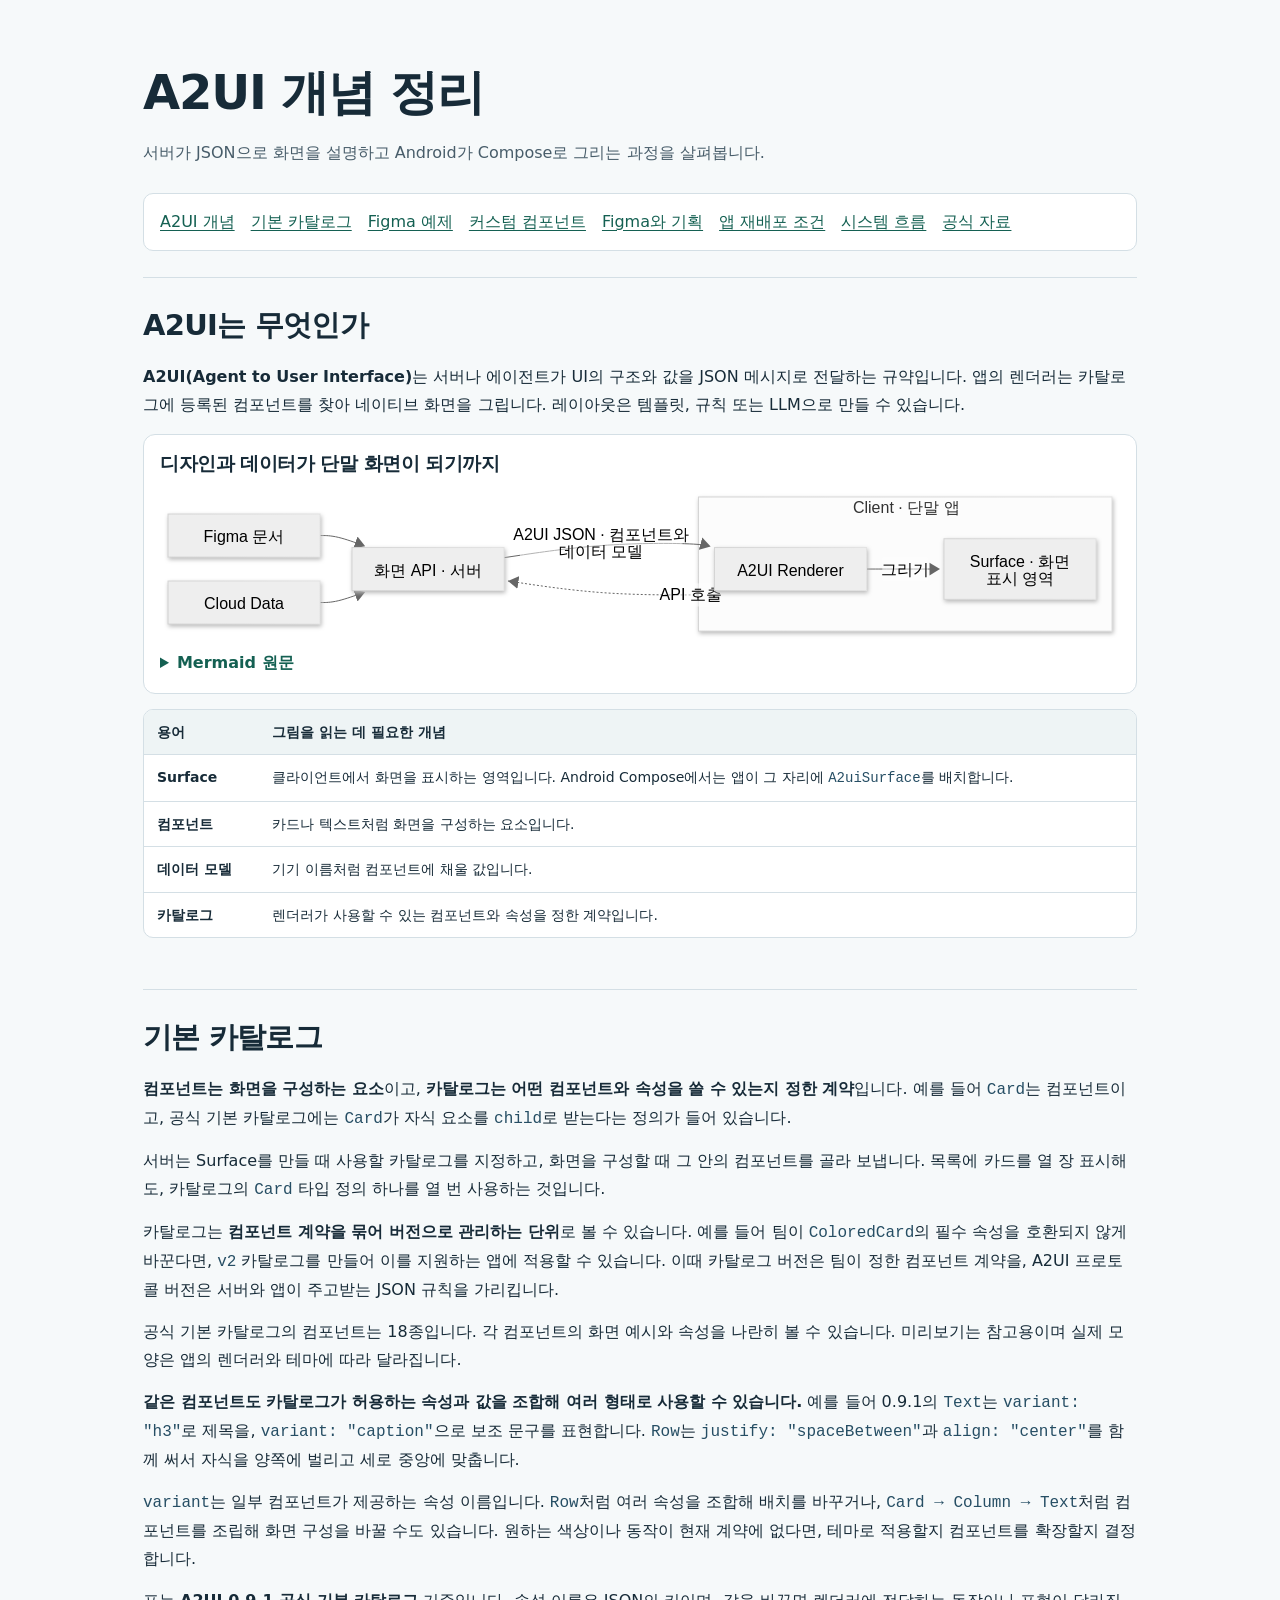
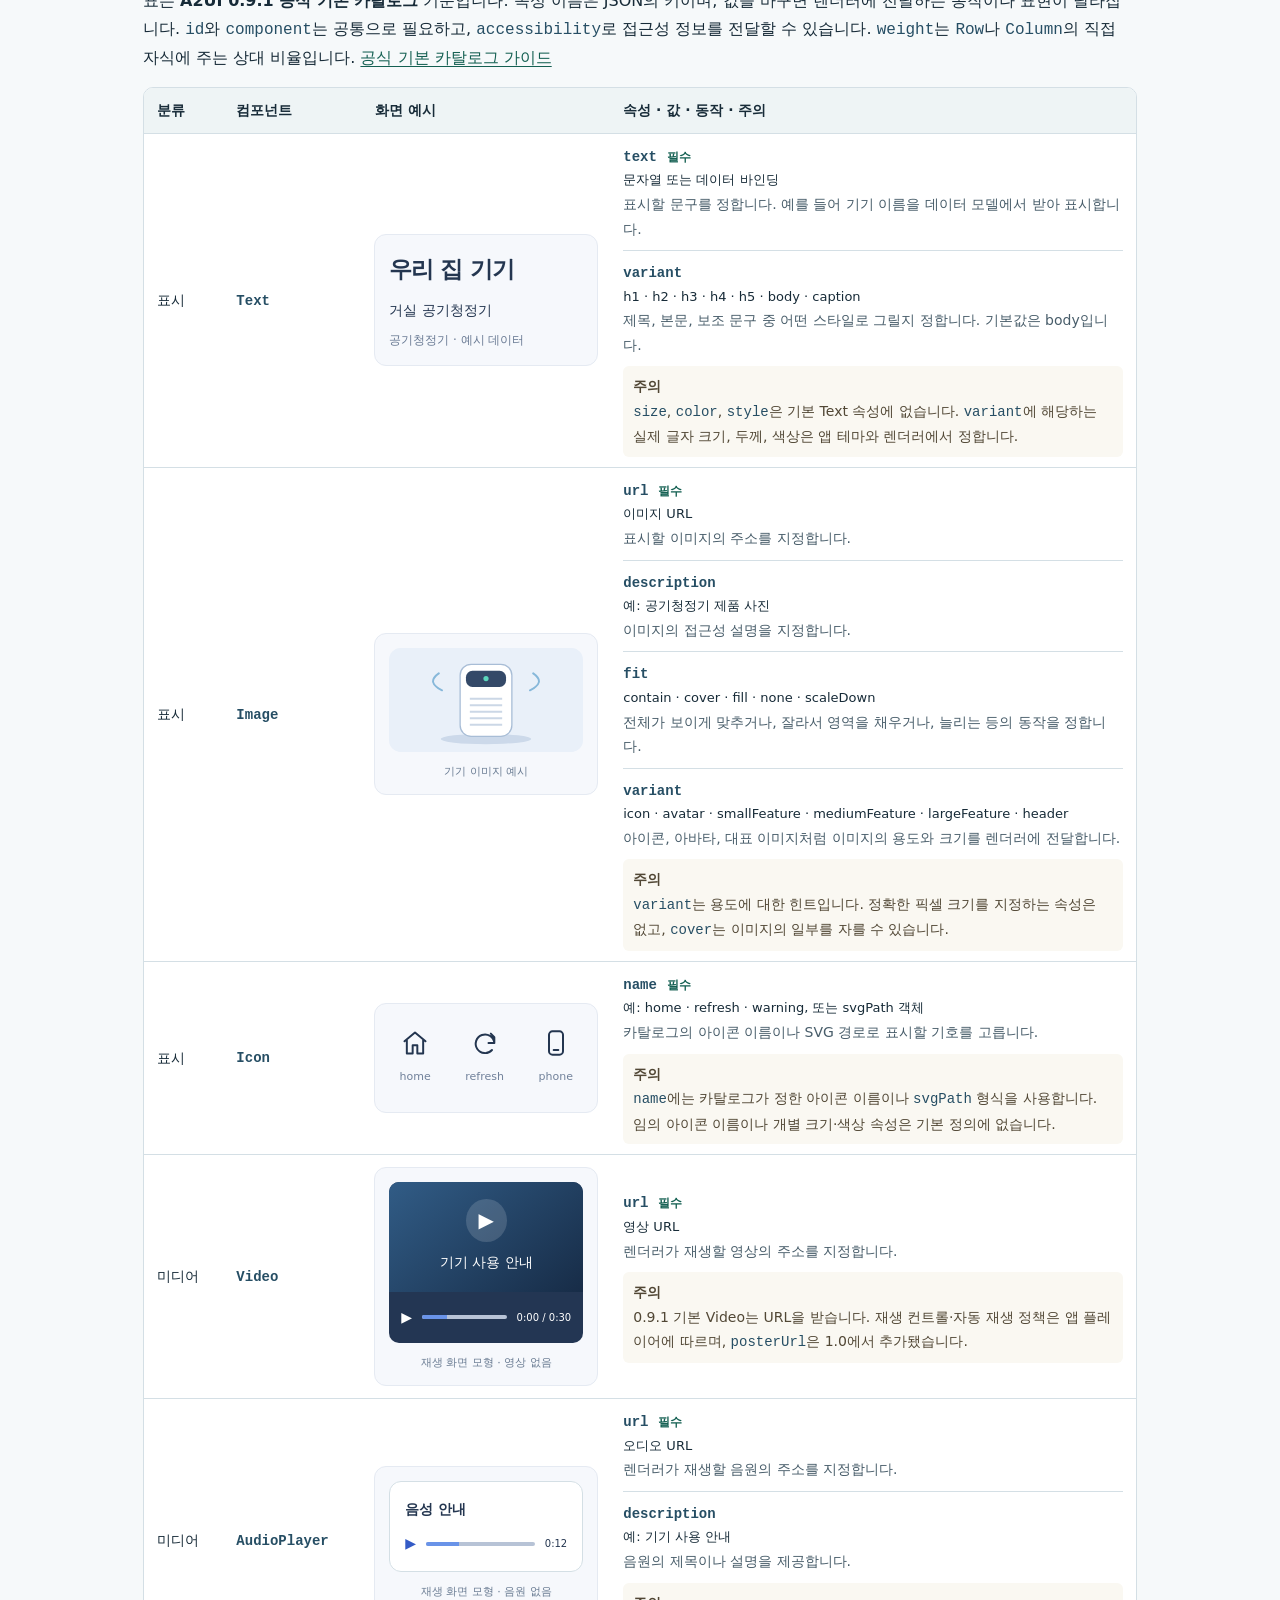
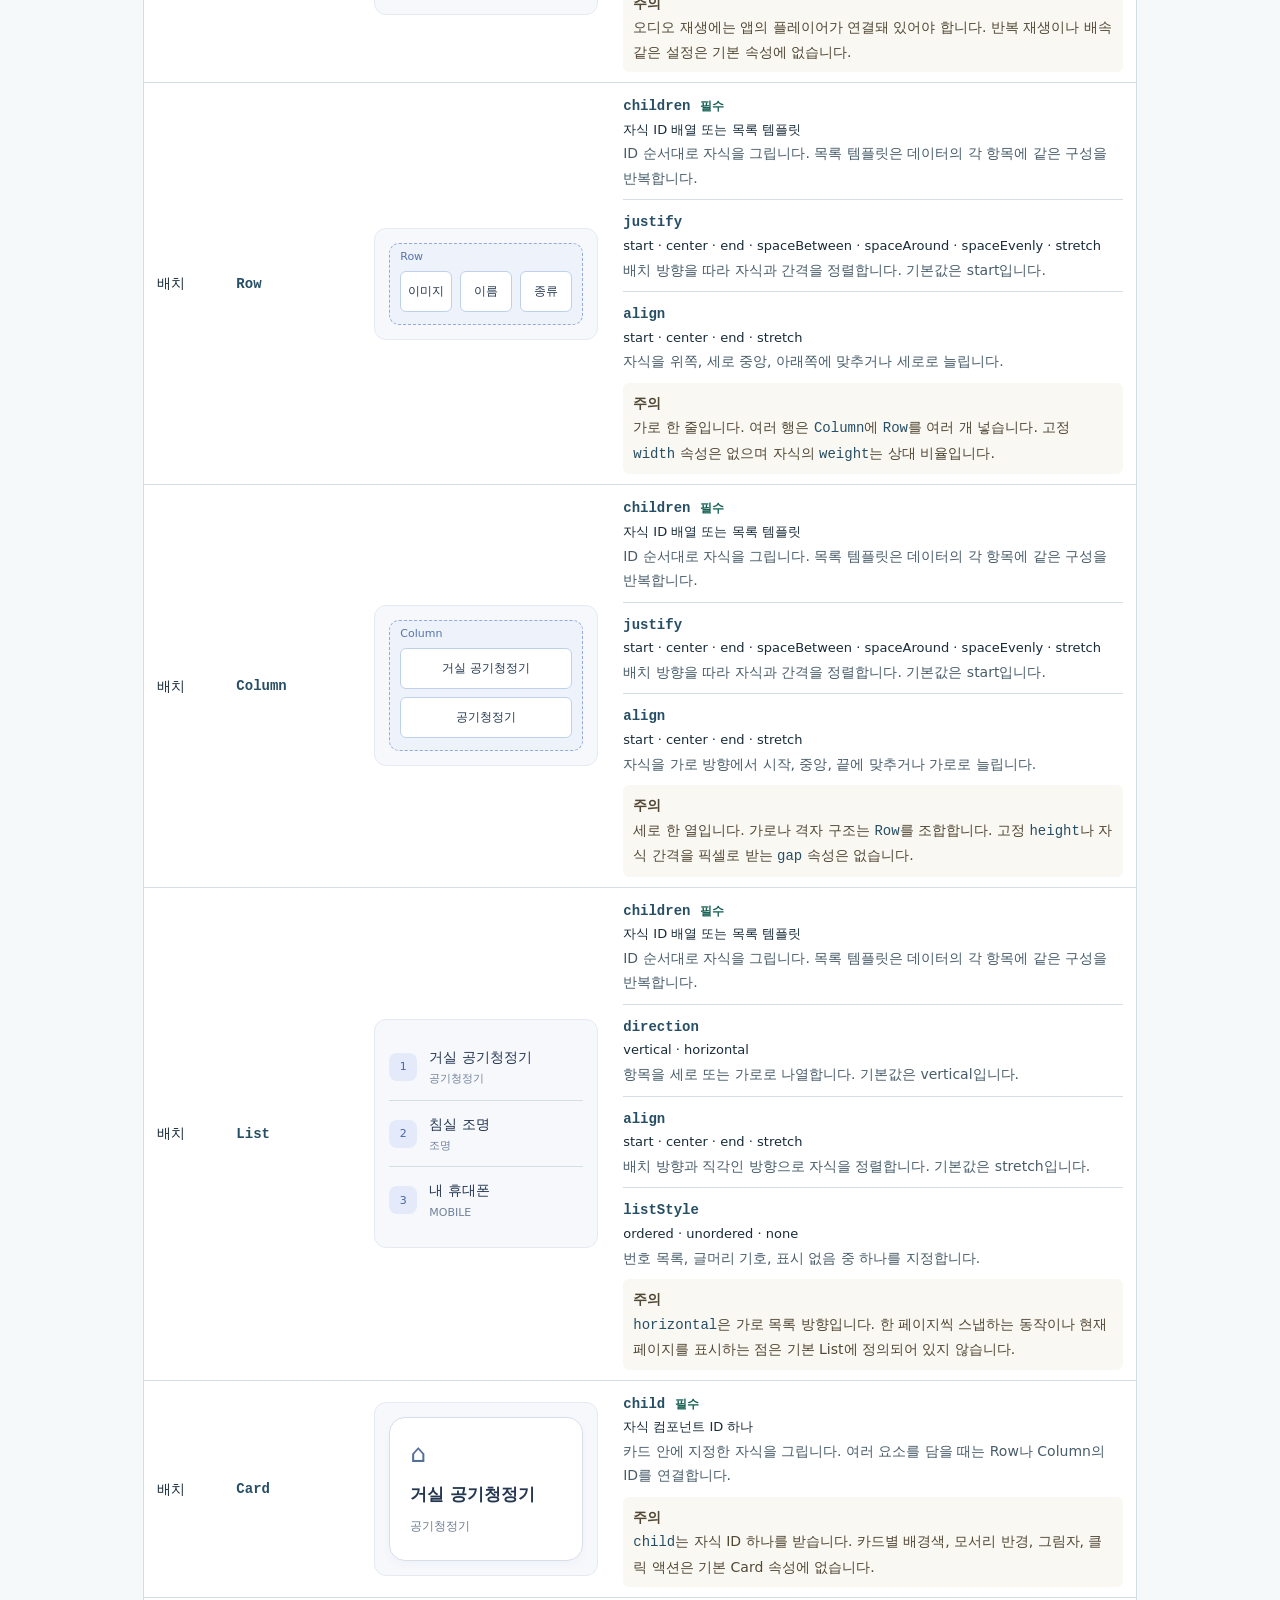
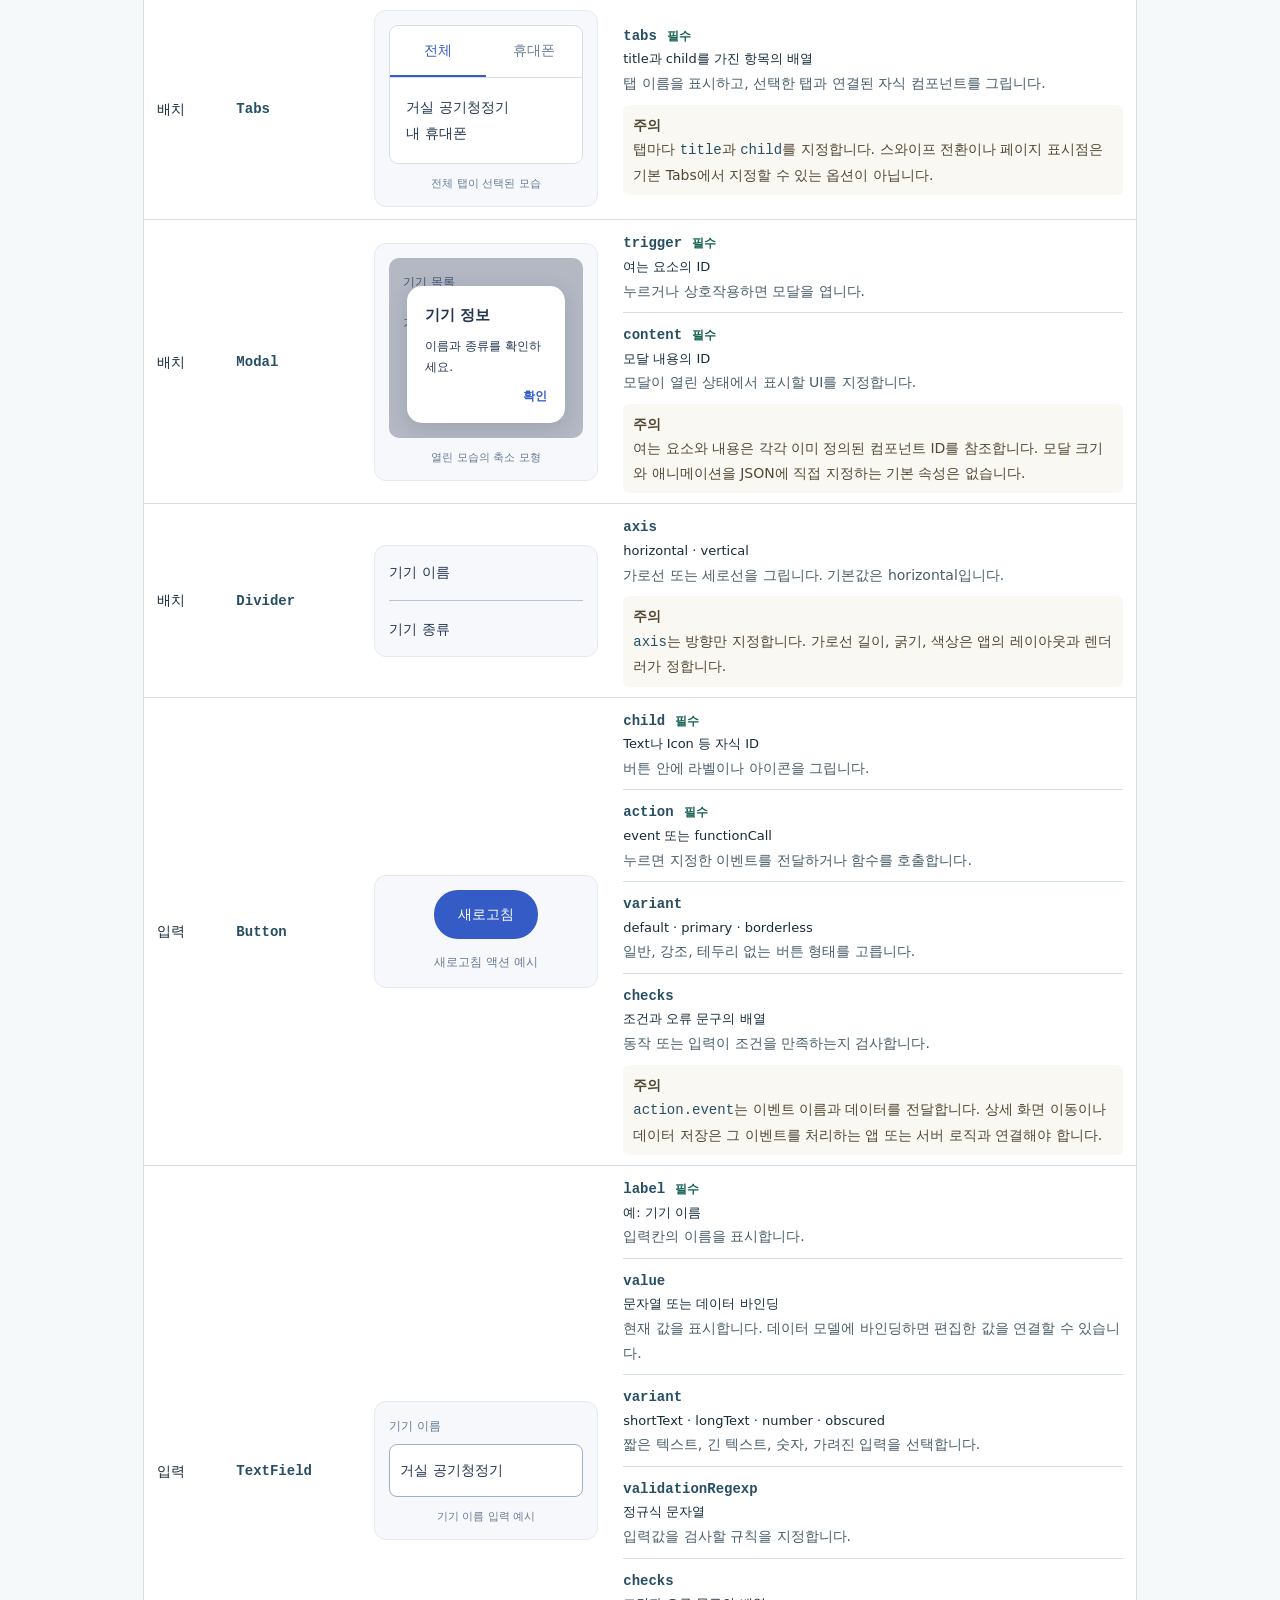
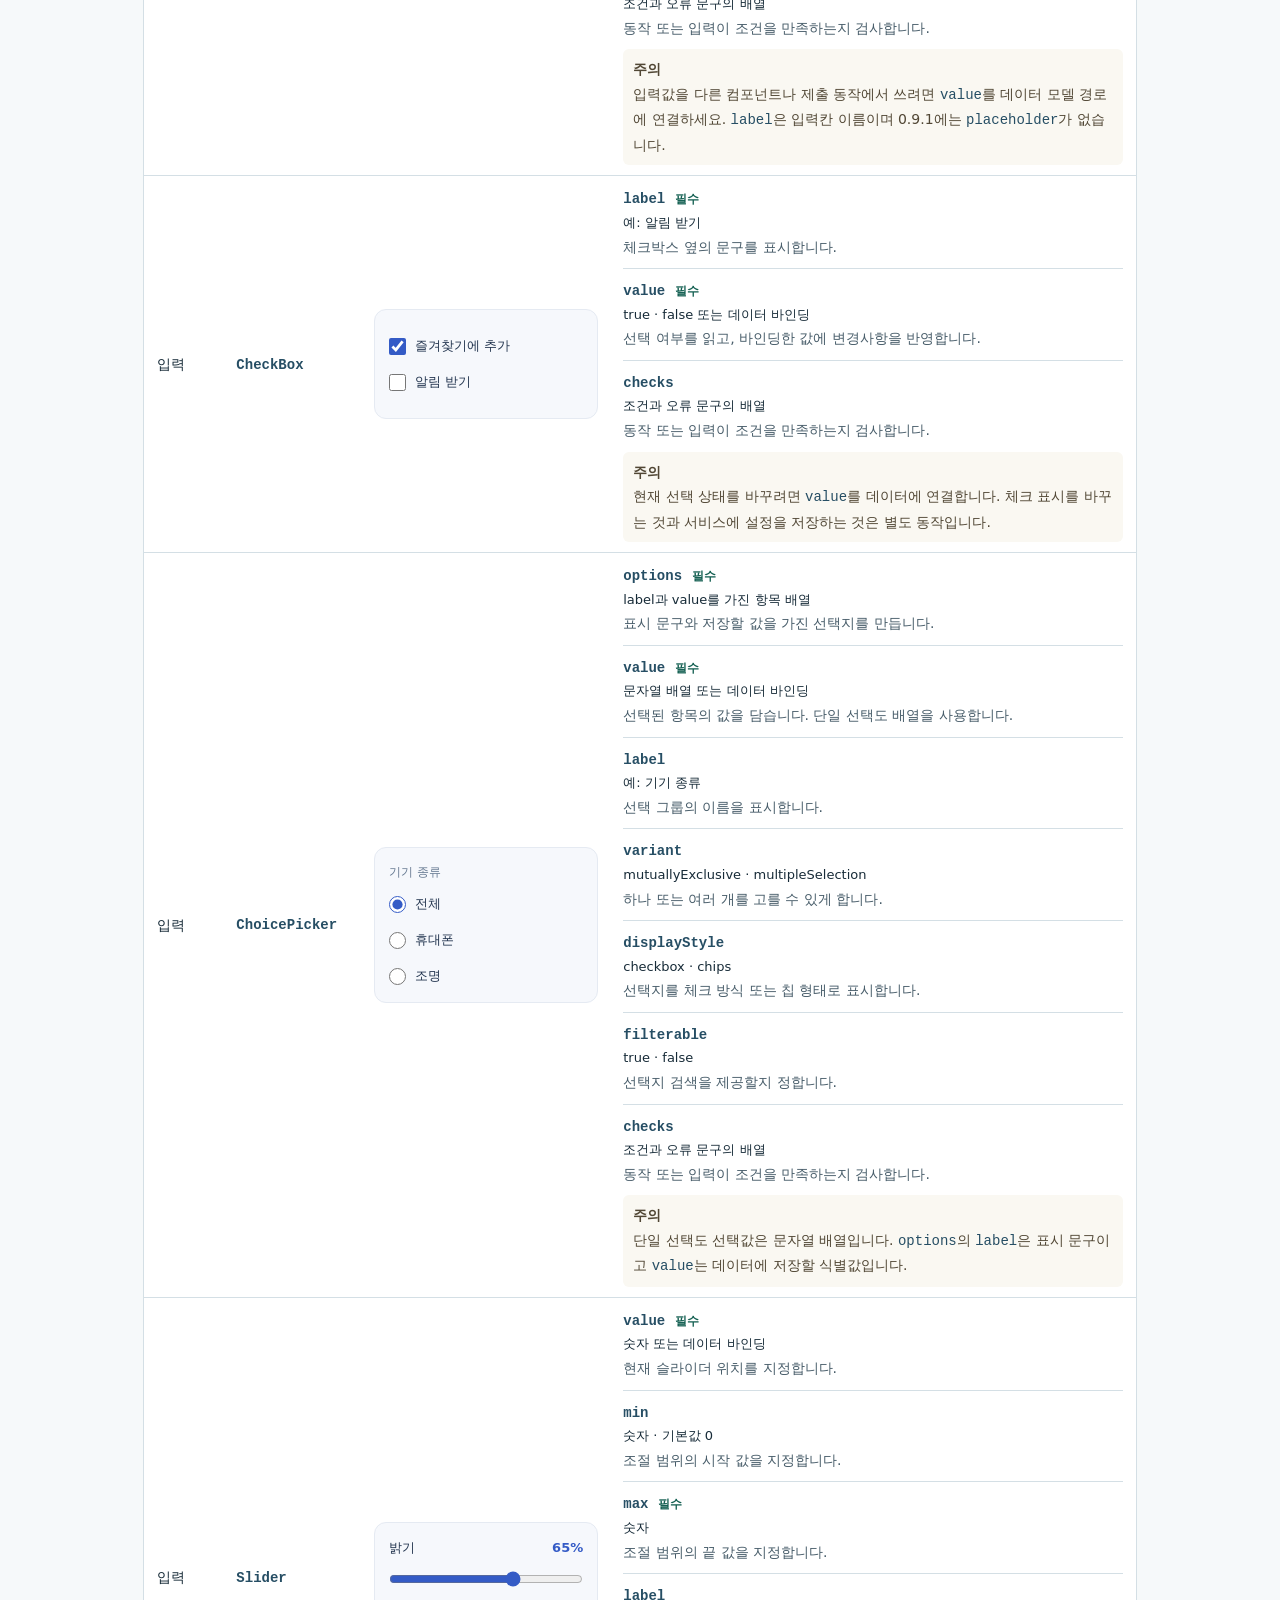
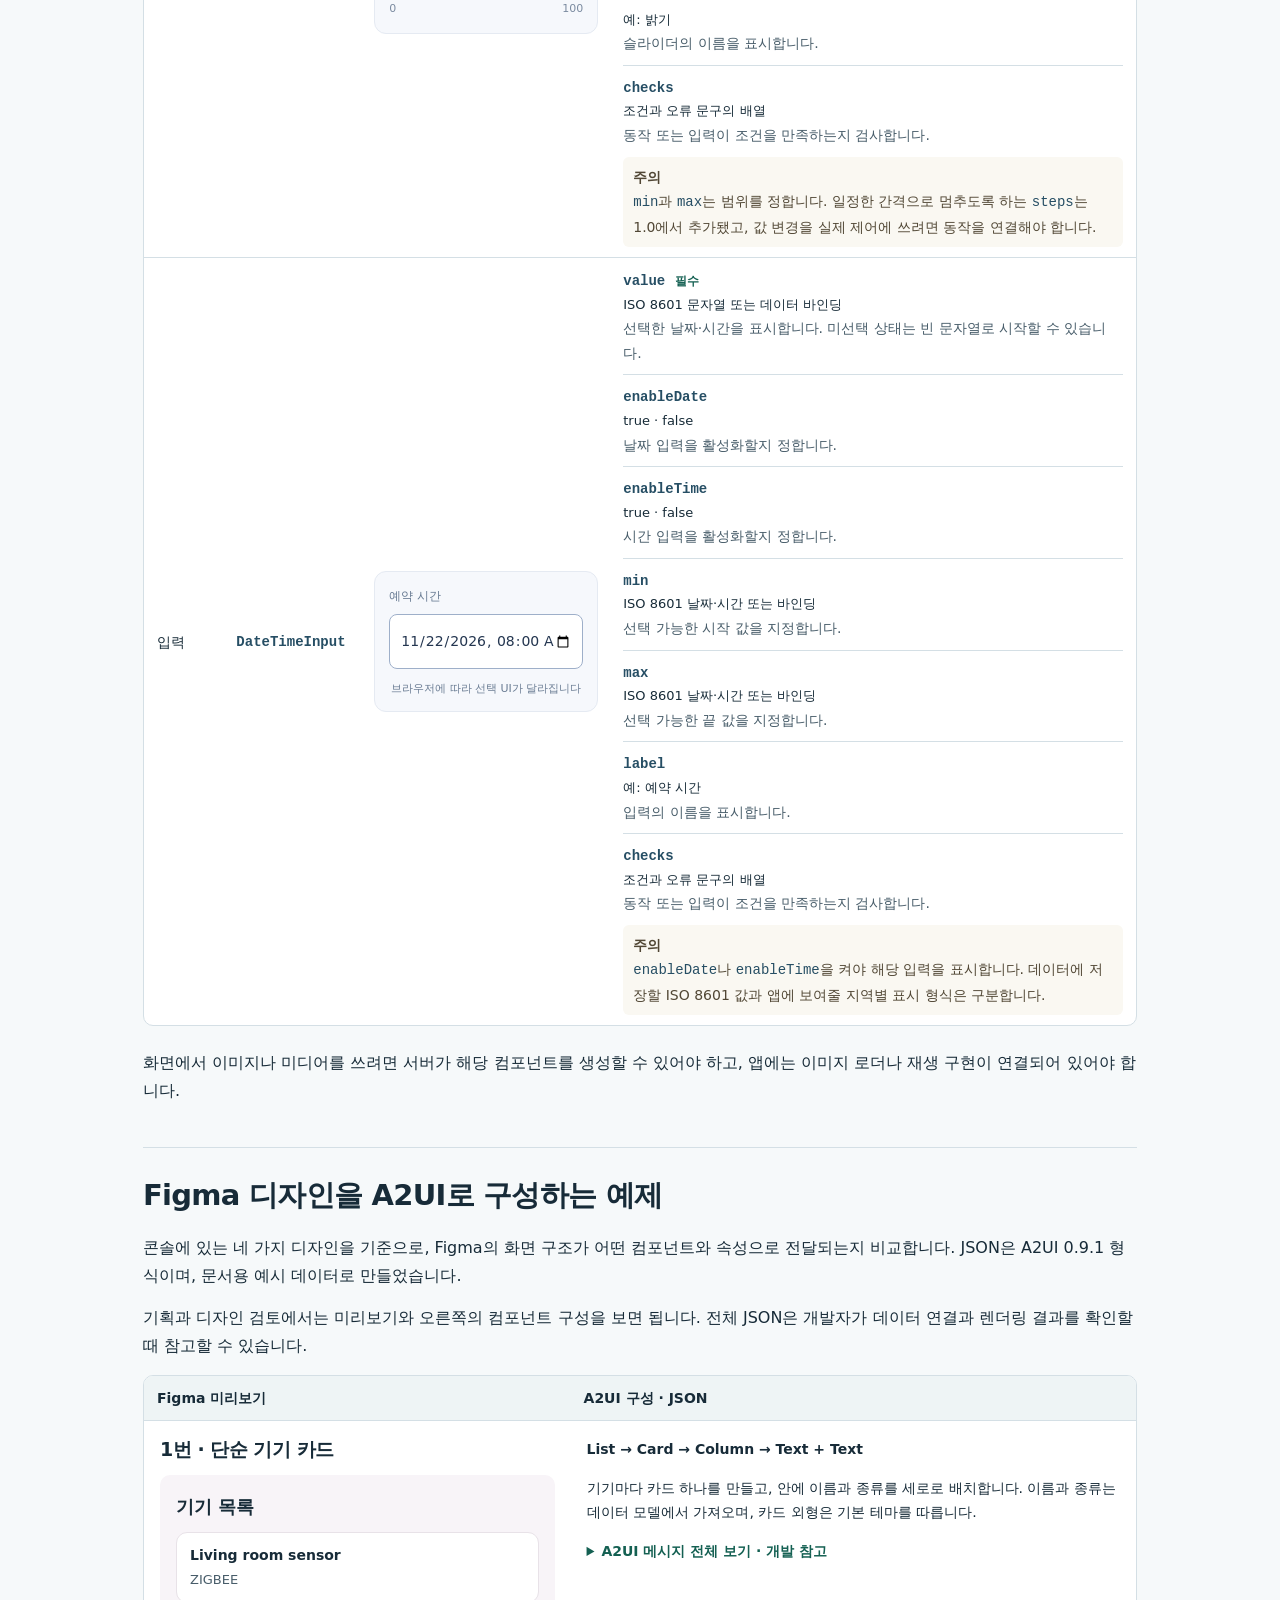
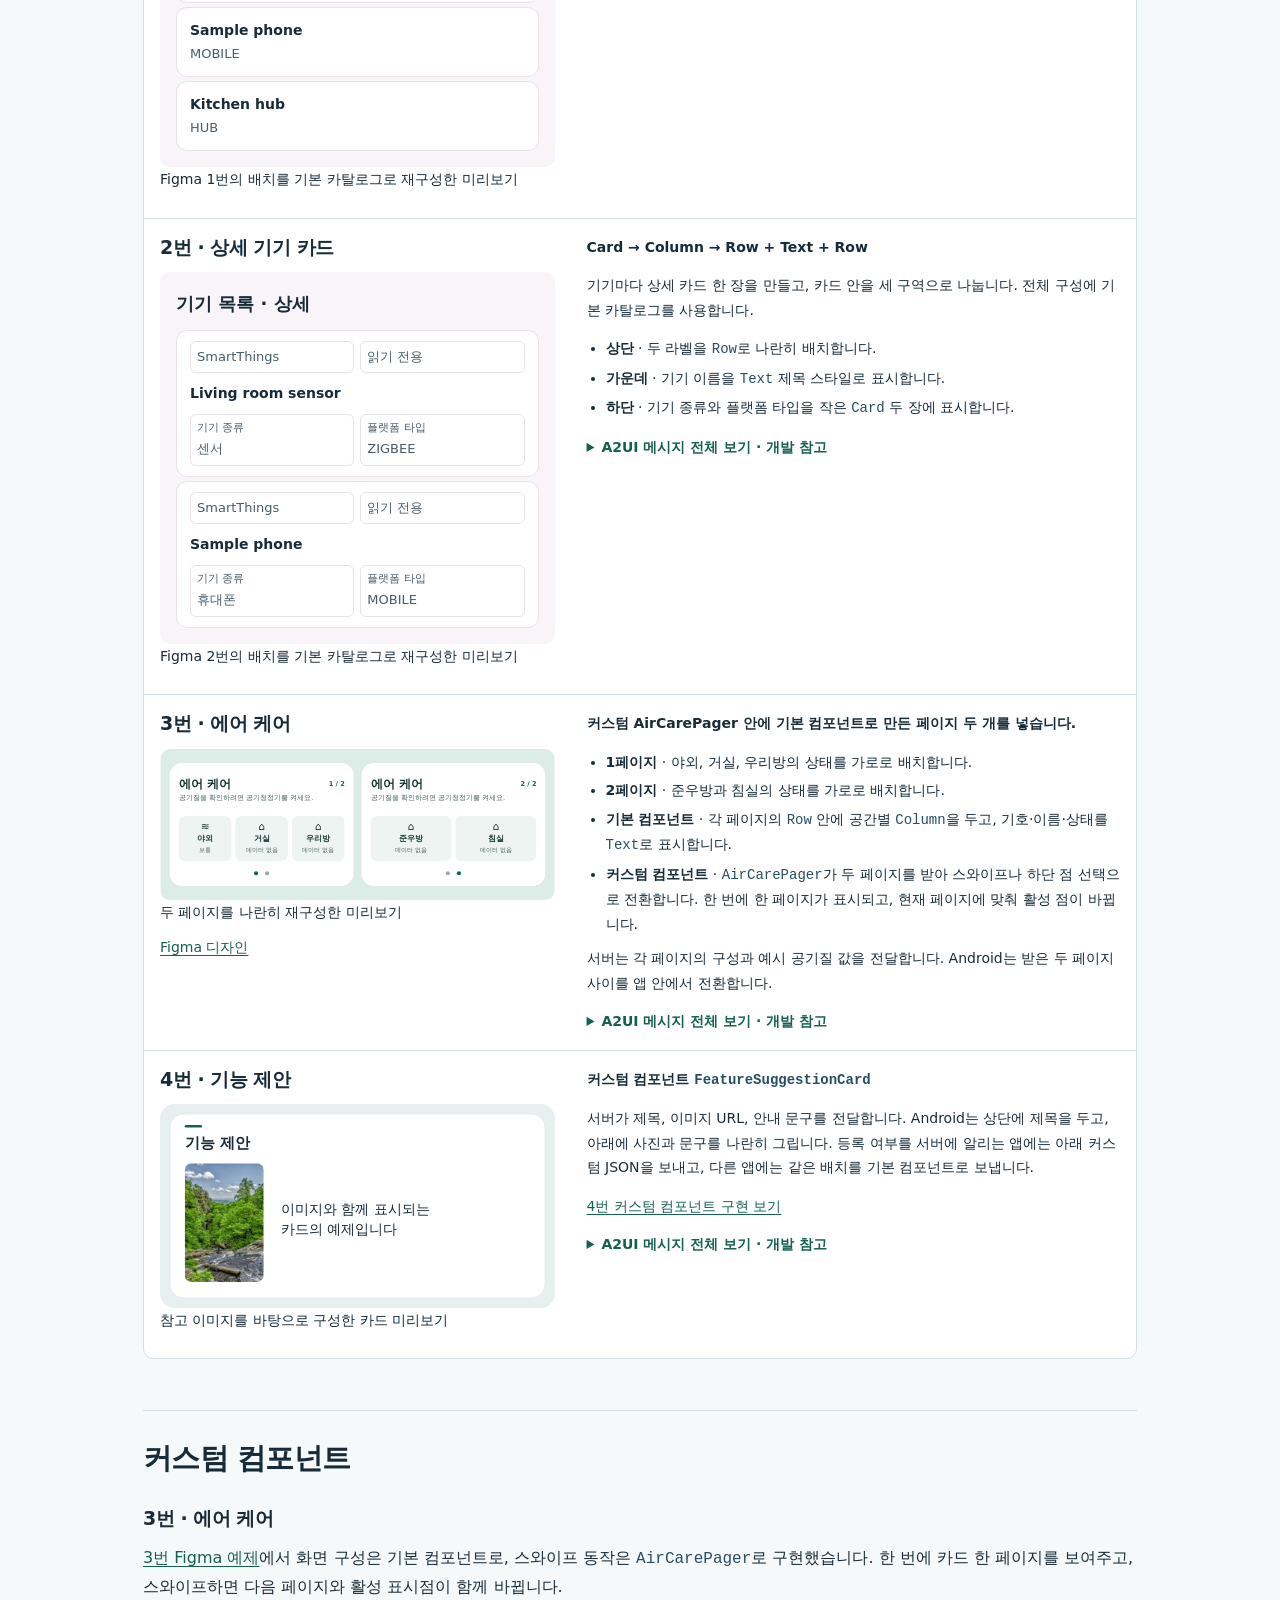
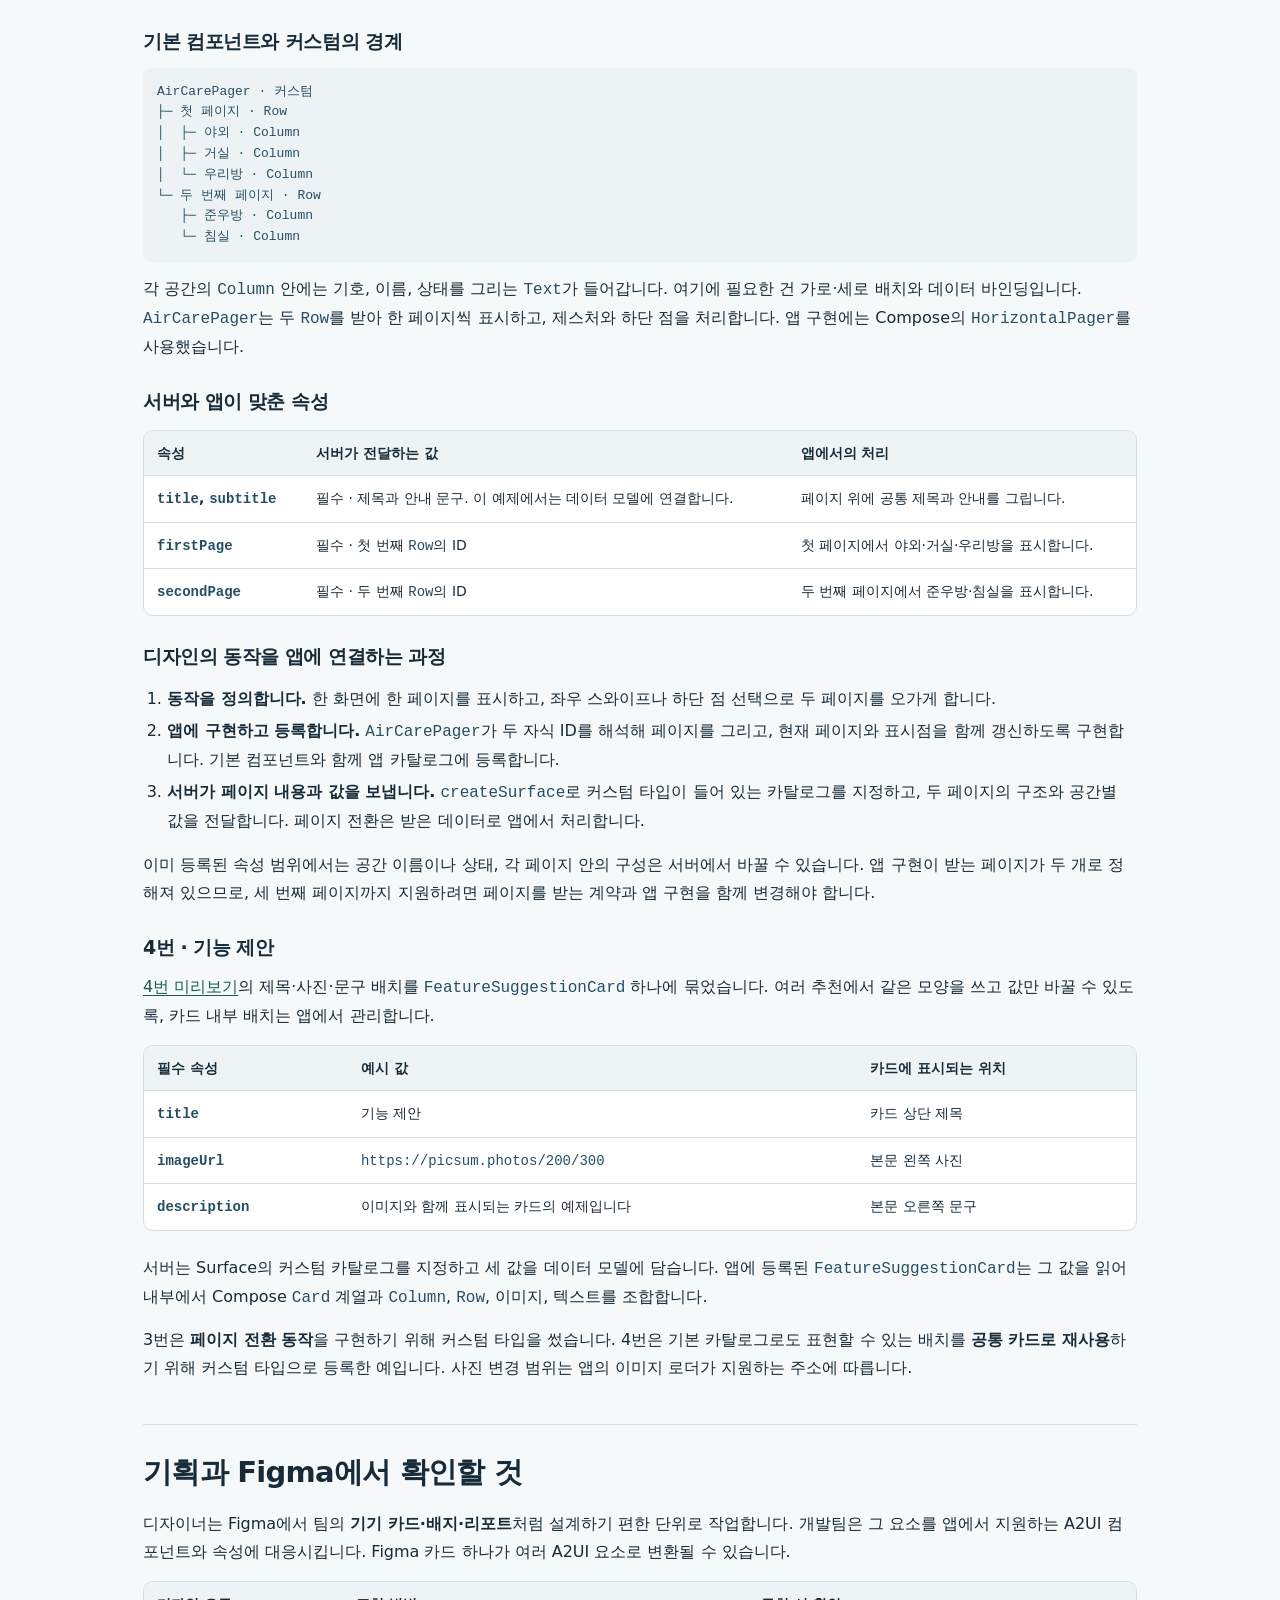
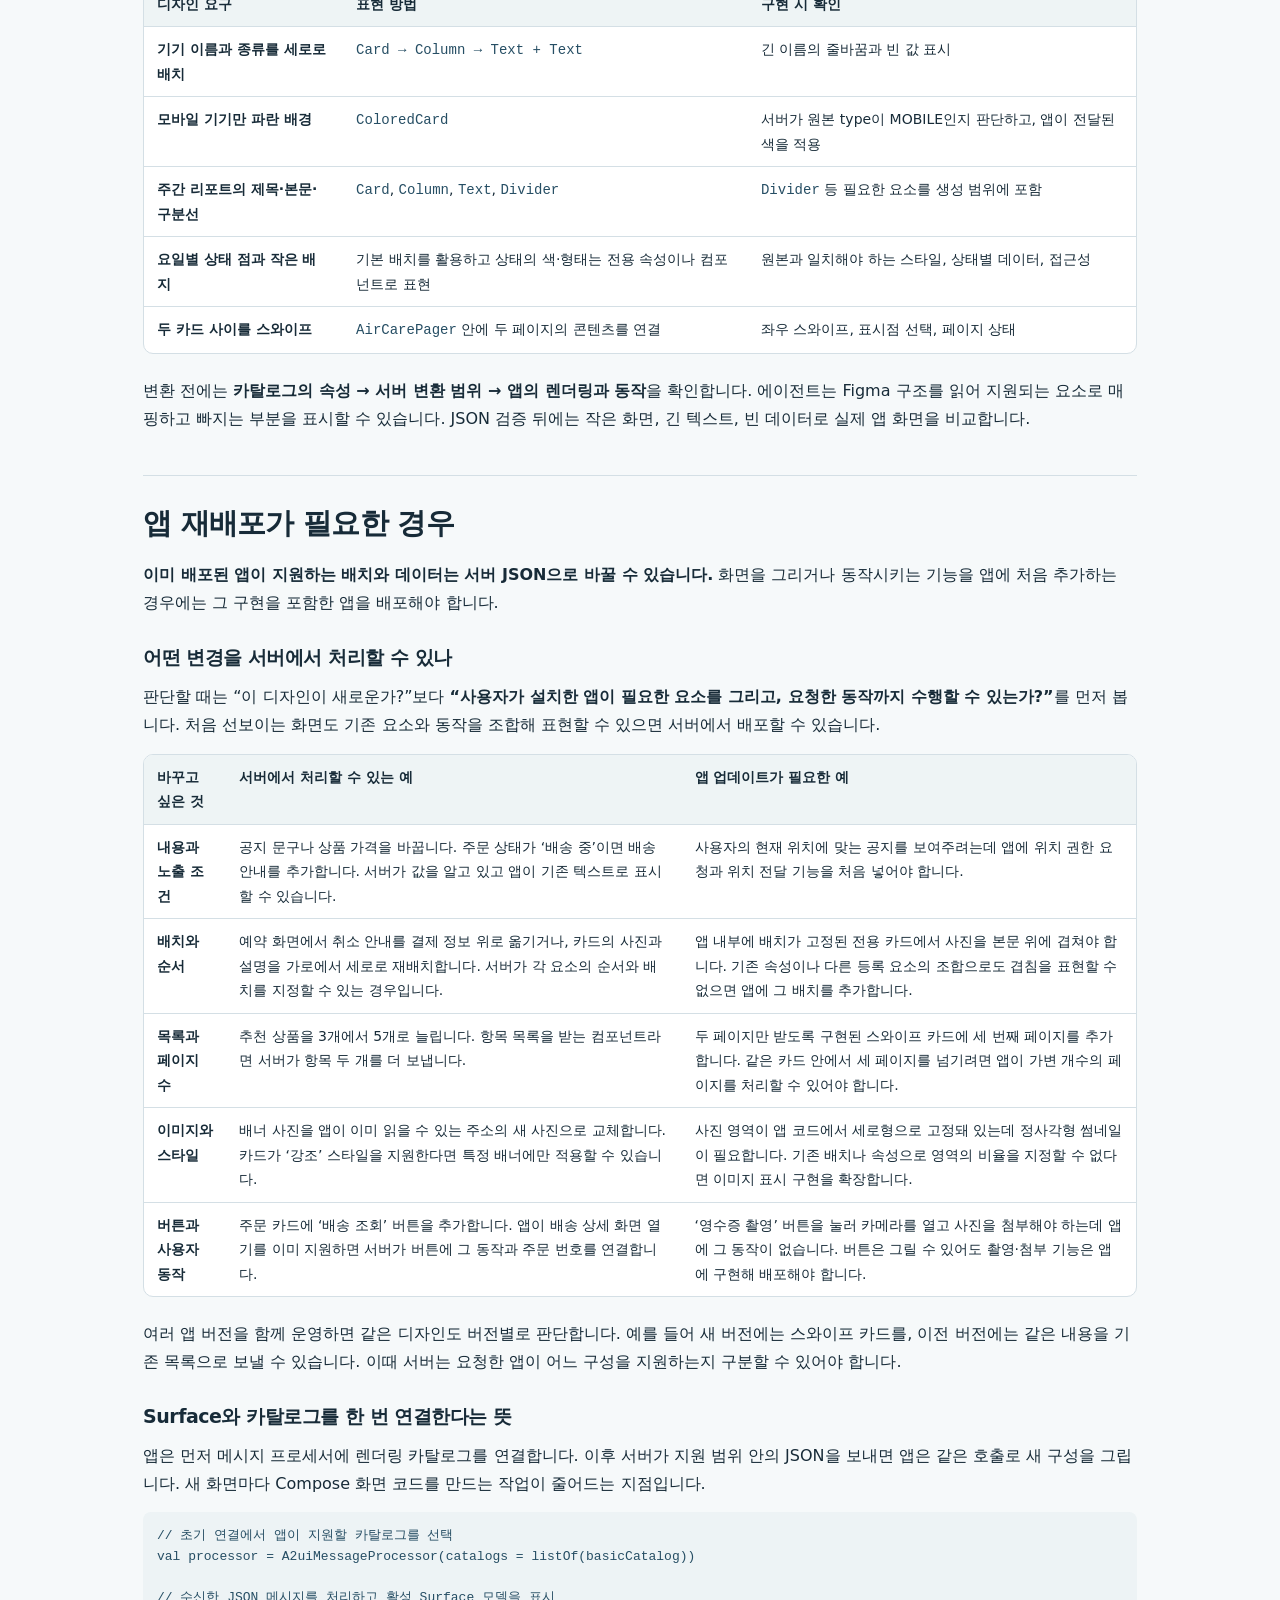
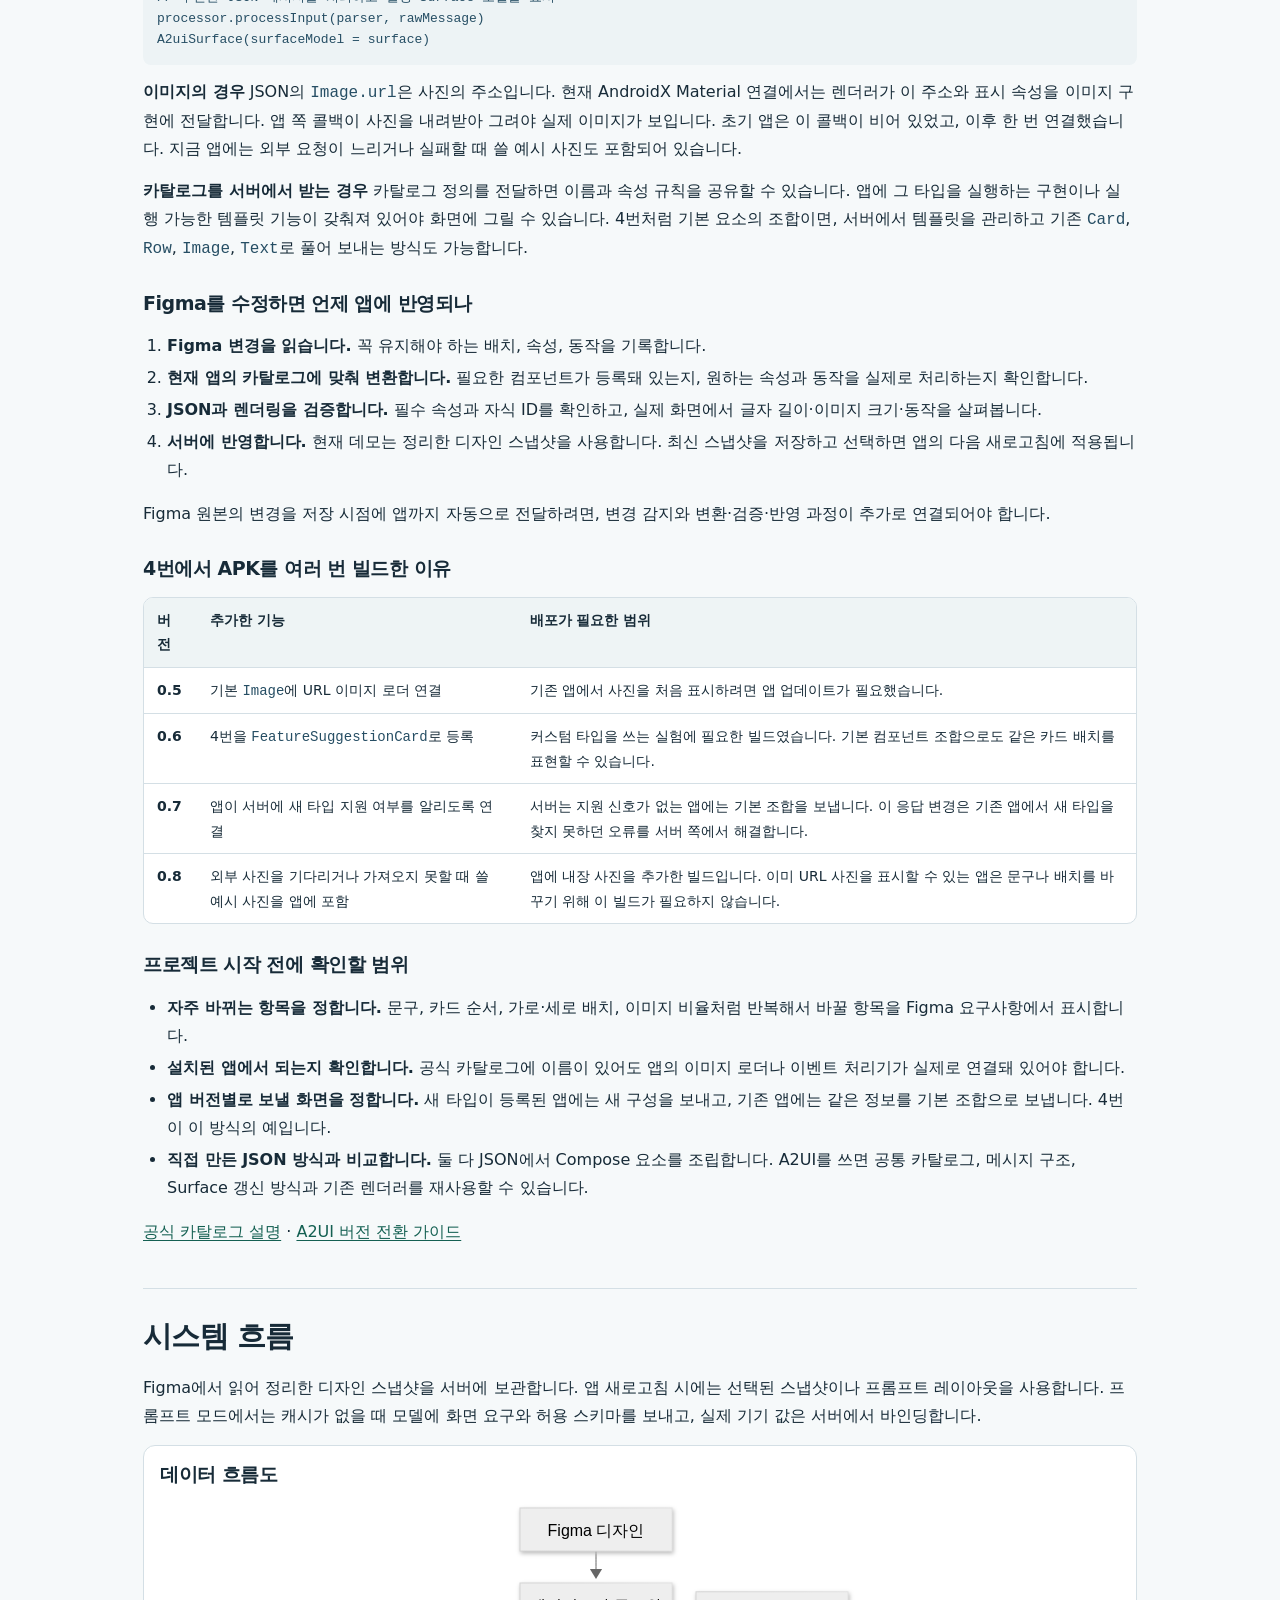
==== docs/a2ui-overview.html @ cbc48714 "Publish offline A2UI guide with diagrams and app release examples" ====
<!doctype html>
<html lang="ko"><head>
  <meta charset="utf-8">
  <meta name="viewport" content="width=device-width, initial-scale=1">
  <meta name="referrer" content="no-referrer">
  <title>A2UI 개념 정리</title>
  <style>
    :root { color-scheme: light; --ink: #172b38; --muted: #485d6a; --line: #d4dfe5; --soft: #eef4f5; --accent: #146052; }
    * { box-sizing: border-box; }
    html { scroll-padding-top: 20px; }
    body { margin: 0; background: #f6f9fa; color: var(--ink); font: 16px/1.75 system-ui, sans-serif; }
    .page { max-width: 1050px; margin: auto; padding: 32px 28px 64px; }
    a { color: var(--accent); text-underline-offset: 3px; }
    h1, h2, h3 { line-height: 1.35; letter-spacing: -.025em; }
    h1 { margin: 28px 0 14px; font-size: clamp(30px, 5vw, 48px); }
    h2 { margin: 0 0 18px; font-size: clamp(23px, 4vw, 29px); }
    h3 { margin: 28px 0 12px; font-size: 19px; }
    p { margin: 0 0 14px; }
    .toolbar, .toc { display: flex; flex-wrap: wrap; align-items: center; gap: 8px 16px; }
    .toolbar { justify-content: space-between; }
    button { cursor: pointer; }
    .export { background: var(--accent); color: #fff; border: 0; border-radius: 8px; padding: 9px 14px; font: inherit; font-weight: 650; }
    .export:disabled { opacity: .7; cursor: wait; }
    #export-status:empty { display: none; }
    .intro { color: var(--muted); max-width: 76ch; }
    .toc { margin: 26px 0; padding: 14px 16px; border: 1px solid var(--line); border-radius: 10px; background: #fff; }
    main > section { padding: 28px 0; border-top: 1px solid var(--line); }
    .table-wrap { overflow-x: auto; margin: 15px 0 23px; border: 1px solid var(--line); border-radius: 10px; background: #fff; }
    table { width: 100%; border-collapse: collapse; text-align: left; font-size: 14px; }
    th, td { padding: 10px 13px; border-bottom: 1px solid var(--line); vertical-align: top; }
    thead th { background: var(--soft); }
    tbody tr:last-child > * { border-bottom: 0; }
    code { color: #264e64; overflow-wrap: anywhere; }
    pre { background: #edf3f5; padding: 14px; border-radius: 8px; overflow: auto; font-size: 13px; line-height: 1.6; }
    pre code { overflow-wrap: normal; }
    .split { display: grid; grid-template-columns: repeat(2, minmax(0,1fr)); gap: 16px; }
    .split > div { min-width: 0; }
    .diagram { background: #fff; border: 1px solid var(--line); border-radius: 12px; padding: 16px; margin: 15px 0; }
    .diagram h3 { margin-top: 0; }
    figure.diagram { margin-inline: 0; }
    .diagram-render { overflow: auto; text-align: center; margin: 10px 0; }
    .diagram-render:empty { display: none; }
    .diagram-render svg { display: block; margin: auto; width: auto; max-width: 100%; height: auto; }
    summary { color: var(--accent); cursor: pointer; font-weight: 650; }
    ol, ul { padding-left: 24px; }
    li + li { margin-top: 4px; }
    @media (max-width: 680px) {
      .page { padding: 22px 16px 42px; }
      .split { grid-template-columns: 1fr; gap: 0; }
      table { min-width: 490px; }
      .diagram-render svg { min-width: 460px; }
    }
    @media print {
      body { background: #fff; }
      .toolbar, .toc { display: none; }
      .page { max-width: none; padding: 0; }
      .diagram { break-inside: avoid; }
    }
    #catalog .preview { background:#f6f8fc; border:1px solid #e5eaf2; border-radius:12px; padding:22px 18px; display:flex; flex-direction:column; justify-content:center; min-height:158px; gap:12px; color:#243650; font-size:14px }
    #catalog .preview-caption { font-size:11px; color:#697b92; line-height:1.5; text-align:center }
    #catalog .text-demo { display:flex; flex-direction:column; gap:8px }
    #catalog .title-sample { font-size:23px; letter-spacing:-.04em }
    #catalog .text-demo small { color:#687993; font-size:12px }
    #catalog .device-image { display:block; width:100%; max-height:155px; object-fit:contain }
    #catalog .icon-demo { display:flex; justify-content:space-around; gap:14px }
    #catalog .icon-demo>span { display:flex; flex-direction:column; align-items:center; gap:10px }
    #catalog .icon-demo svg, #catalog .card-glyph svg { width:28px; height:28px; fill:none; stroke:currentColor; stroke-width:1.7; stroke-linecap:round; stroke-linejoin:round }
    #catalog .icon-demo small { font-size:11px; color:#71819a }
    #catalog .video-demo { border-radius:10px; overflow:hidden; background:#233653; color:white }
    #catalog .video-scene { display:flex; flex-direction:column; align-items:center; justify-content:center; gap:8px; min-height:110px; background:linear-gradient(140deg,#315c86,#172c47) }
    #catalog .play-symbol { border-radius:50%; background:#ffffff26; font-size:20px; padding:4px 13px }
    #catalog .media-controls { display:flex; align-items:center; gap:10px; padding:13px 12px }
    #catalog .media-controls small { white-space:nowrap; font-size:10px }
    #catalog .media-track { height:4px; background:#b7c3d6; flex:1; border-radius:4px; min-width:20px; overflow:hidden }
    #catalog .media-track i { display:block; width:30%; height:100%; background:#6993e8 }
    #catalog .audio-demo { background:white; border:1px solid var(--line); padding:15px; border-radius:12px }
    #catalog .audio-demo strong { font-size:14px }
    #catalog .audio-demo .media-controls { padding:10px 0 0 }
    #catalog .audio-play { color:#345bc6 }
    #catalog .layout-guide { position:relative; border:1px dashed #95abd7; border-radius:10px; padding:27px 10px 12px; display:flex; gap:8px; background:#edf2fb }
    #catalog .layout-tag { position:absolute; top:3px; left:10px; color:#5774a9; font-size:11px }
    #catalog .horizontal { flex-direction:row }
    #catalog .vertical { flex-direction:column }
    #catalog .ghost-box { border:1px solid #bfd0eb; background:white; border-radius:6px; text-align:center; padding:9px 7px; font-size:12px; flex:1 }
    #catalog .list-demo { display:flex; flex-direction:column }
    #catalog .list-demo>div { display:flex; align-items:center; gap:12px; padding:11px 0; border-bottom:1px solid var(--line) }
    #catalog .list-demo>div:last-child { border:0 }
    #catalog .list-index { width:28px; height:28px; border-radius:8px; background:#e4eafa; color:#4566a8; display:grid; place-items:center; font-size:11px }
    #catalog .list-demo small { display:block; font-size:11px; color:#71819a }
    #catalog .sample-card { background:white; border:1px solid #d7deea; border-radius:16px; padding:23px 20px; box-shadow:0 4px 10px #26345108; display:flex; flex-direction:column; gap:7px }
    #catalog .sample-card strong { font-size:17px }
    #catalog .sample-card small { font-size:12px; color:#6d7c92 }
    #catalog .card-glyph { font-size:25px; color:#536f9a; line-height:1; margin-bottom:7px }
    #catalog .blue-card { background:#1565c0; border-color:#1565c0; color:white }
    #catalog .blue-card small, #catalog .blue-card .card-glyph { color:#e0edff }
    #catalog .tabs-demo { background:white; border:1px solid var(--line); border-radius:9px; overflow:hidden }
    #catalog .tab-buttons { display:flex; border-bottom:1px solid var(--line) }
    #catalog .tab-buttons button { flex:1; border:0; background:none; padding:12px 8px; font:inherit; color:#6b7d96; cursor:pointer; border-bottom:2px solid transparent }
    #catalog .tab-buttons button[aria-selected=true] { color:#345bc6; border-bottom-color:#345bc6 }
    #catalog .tabs-demo [role=tabpanel] { padding:16px; min-height:85px; line-height:1.9 }
    #catalog .modal-scene { position:relative; height:180px; border-radius:10px; overflow:hidden; background:white }
    #catalog .modal-underlay { padding:14px; display:flex; flex-direction:column; gap:20px; color:#596b85; font-size:12px }
    #catalog .modal-scrim { position:absolute; inset:0; background:#1c2b4b55 }
    #catalog .modal-illustration { position:absolute; top:28px; left:18px; right:18px; padding:16px 18px; background:white; border-radius:15px; box-shadow:0 5px 20px #1c2b4b25; display:flex; flex-direction:column; gap:8px; font-size:12px }
    #catalog .modal-illustration strong { font-size:15px }
    #catalog .fake-action { color:#345bc6; text-align:right; font-weight:650 }
    #catalog .divider-demo { display:flex; flex-direction:column; gap:16px }
    #catalog .divider-demo hr { border:0; height:1px; background:#b6c4d8; width:100%; margin:0 }
    #catalog .button-demo { display:flex; flex-direction:column; align-items:center; gap:13px }
    #catalog .primary-button { background:#345bc6; color:white; padding:12px 24px; border:0; border-radius:24px; font:inherit; cursor:pointer }
    #catalog .primary-button:active { background:#244598 }
    #catalog .button-demo output { font-size:12px; color:#697b92 }
    #catalog .field-demo { display:flex; flex-direction:column; gap:7px; font-size:12px; color:#667991 }
    #catalog .field-demo input { min-width:0; width:100%; padding:13px 10px; background:#fff; border:1px solid #9eafc9; border-radius:8px; font:inherit; font-size:14px; color:#243650 }
    #catalog .choice-demo { display:flex; flex-direction:column; gap:13px; border:0; padding:0; margin:0; min-width:0 }
    #catalog .choice-demo label { display:flex; align-items:center; gap:9px; cursor:pointer; font-size:13px }
    #catalog .choice-demo legend { padding:0 0 10px; font-size:12px; color:#667991 }
    #catalog .choice-demo input { accent-color:#345bc6; width:17px; height:17px; margin:0 }
    #catalog .slider-demo { display:flex; flex-direction:column; gap:12px }
    #catalog .slider-demo label { display:flex; justify-content:space-between; font-size:13px }
    #catalog .slider-demo output { font-weight:700; color:#345bc6 }
    #catalog .slider-demo input { width:100%; accent-color:#345bc6; margin:0 }
    #catalog .range-labels { display:flex; justify-content:space-between; color:#7b8ba0; font-size:11px }
    .basic-components { table-layout: fixed; }
    .basic-components thead th:nth-child(1) { width: 8%; }
    .basic-components thead th:nth-child(2) { width: 14%; }
    .basic-components thead th:nth-child(3) { width: 25%; }
    .component-properties > .component-caution { background: #faf8f2; border-top: 0; border-radius: 6px; padding: 8px 10px; }
    .component-caution dt, .component-properties .component-caution dd { color: #514735; }
    .basic-components .catalog-preview-cell { padding: 12px; }
    .basic-components tbody tr > * { vertical-align: middle; }
    #catalog .preview { min-height: 110px; padding: 14px; overflow: hidden; }
    #catalog .preview [role="tabpanel"] { min-height: 64px; }
    #catalog .preview [hidden] { display: none !important; }
    #catalog .catalog-preview-cell button { cursor: default; }
    .component-properties { margin: 0; }
    .component-properties > div + div { border-top: 1px solid var(--line); margin-top: 9px; padding-top: 9px; }
    .component-properties dt { font-weight: 650; }
    .component-properties dd { margin: 0; color: var(--muted); }
    .property-values { display: block; font-size: 13px; color: var(--ink); }
    .required-property { margin-left: 5px; font-size: 12px; font-weight: 600; color: var(--accent); }
    @media (max-width: 680px) { .basic-components { min-width: 690px; } }
    .figma-examples { table-layout: fixed; }
    .figma-examples > thead th:first-child { width: 43%; }
    .figma-examples tbody th, .figma-examples tbody td { padding: 16px; }
    .figma-examples tbody th { font-weight: 400; }
    .figma-examples h3 { margin: 0 0 12px; }
    .figma-examples figure { margin: 0 0 10px; }
    .figma-examples img { display: block; width: 100%; max-height: 640px; object-fit: contain; object-position: left top; }
    .plain-card-preview { background: #f8f4f8; border-radius: 10px; padding: 16px; }
    .plain-card-title { font-size: 18px; }
    .plain-card-preview ul { margin: 10px 0 0; padding: 0; list-style: none; }
    .plain-card-preview li { display: grid; gap: 1px; background: #fff; border: 1px solid #e8e2e8; border-radius: 11px; padding: 10px 13px; }
    .plain-card-preview li strong { font-weight: 550; }
    .plain-card-preview li span { font-size: 13px; color: var(--muted); }
    .detail-card-preview li { gap: 8px; }
    .detail-preview-row { display: grid; grid-template-columns: repeat(2, minmax(0, 1fr)); gap: 6px; }
    .detail-preview-row > span { display: block; border: 1px solid #e8e2e8; border-radius: 6px; padding: 4px 6px; }
    .detail-preview-row small { display: block; }
    .figma-examples pre { margin: 8px 0 14px; }
    .figma-examples .figma-json { margin-top: 14px; }
    .figma-examples .wire-guide { color: var(--muted); margin: 10px 0; }
    .figma-examples .figma-wire { max-height: 420px; white-space: pre-wrap; overflow-wrap: anywhere; }
    .figma-examples .figma-wire code { overflow-wrap: anywhere; }
    .figma-examples .example-parts { margin: 10px 0; padding-left: 19px; }
    @media (max-width: 680px) { .figma-examples { min-width: 610px; } }
  </style>
  
  
</head>
<body>
<div class="page">
  <header>
    
    
    <h1>A2UI 개념 정리</h1>
    <p class="intro">서버가 JSON으로 화면을 설명하고 Android가 Compose로 그리는 과정을 살펴봅니다.</p>
  </header>
  <nav class="toc" aria-label="문서 목차">
    <a href="#concept">A2UI 개념</a>
    <a href="#catalog">기본 카탈로그</a>
    <a href="#figma-examples">Figma 예제</a>
    <a href="#custom-components">커스텀 컴포넌트</a>
    <a href="#design">Figma와 기획</a>
    <a href="#app-release">앱 재배포 조건</a>
    <a href="#architecture">시스템 흐름</a>
    <a href="#sources">공식 자료</a>
  </nav>
  <main>
    <section id="concept">
      <h2>A2UI는 무엇인가</h2>
      <p><strong>A2UI(Agent to User Interface)</strong>는 서버나 에이전트가 UI의 구조와 값을 JSON 메시지로 전달하는 규약입니다. 앱의 렌더러는 카탈로그에 등록된 컴포넌트를 찾아 네이티브 화면을 그립니다. 레이아웃은 템플릿, 규칙 또는 LLM으로 만들 수 있습니다.</p>
      <figure class="diagram" aria-labelledby="a2ui-flow-title">
        <h3 id="a2ui-flow-title">디자인과 데이터가 단말 화면이 되기까지</h3>
        <div class="diagram-render"><svg id="overview-diagram-0" width="100%" xmlns="http://www.w3.org/2000/svg" class="flowchart" style="max-width: 960.0625px;" viewBox="0 0 960.0625 150.09999084472656" role="graphics-document document" aria-roledescription="flowchart-v2"><style>#overview-diagram-0{font-family:"trebuchet ms",verdana,arial,sans-serif;font-size:16px;fill:#000000;}@keyframes edge-animation-frame{from{stroke-dashoffset:0;}}@keyframes dash{to{stroke-dashoffset:0;}}#overview-diagram-0 .edge-animation-slow{stroke-dasharray:9,5!important;stroke-dashoffset:900;animation:dash 50s linear infinite;stroke-linecap:round;}#overview-diagram-0 .edge-animation-fast{stroke-dasharray:9,5!important;stroke-dashoffset:900;animation:dash 20s linear infinite;stroke-linecap:round;}#overview-diagram-0 .error-icon{fill:#552222;}#overview-diagram-0 .error-text{fill:#552222;stroke:#552222;}#overview-diagram-0 .edge-thickness-normal{stroke-width:1px;}#overview-diagram-0 .edge-thickness-thick{stroke-width:3.5px;}#overview-diagram-0 .edge-pattern-solid{stroke-dasharray:0;}#overview-diagram-0 .edge-thickness-invisible{stroke-width:0;fill:none;}#overview-diagram-0 .edge-pattern-dashed{stroke-dasharray:3;}#overview-diagram-0 .edge-pattern-dotted{stroke-dasharray:2;}#overview-diagram-0 .marker{fill:#666;stroke:#666;}#overview-diagram-0 .marker.cross{stroke:#666;}#overview-diagram-0 svg{font-family:"trebuchet ms",verdana,arial,sans-serif;font-size:16px;}#overview-diagram-0 p{margin:0;}#overview-diagram-0 .label{font-family:"trebuchet ms",verdana,arial,sans-serif;color:#000000;}#overview-diagram-0 .cluster-label text{fill:#333;}#overview-diagram-0 .cluster-label span{color:#333;}#overview-diagram-0 .cluster-label span p{background-color:transparent;}#overview-diagram-0 .label text,#overview-diagram-0 span{fill:#000000;color:#000000;}#overview-diagram-0 .node rect,#overview-diagram-0 .node circle,#overview-diagram-0 .node ellipse,#overview-diagram-0 .node polygon,#overview-diagram-0 .node path{fill:#eee;stroke:#999;stroke-width:1px;}#overview-diagram-0 .rough-node .label text,#overview-diagram-0 .node .label text,#overview-diagram-0 .image-shape .label,#overview-diagram-0 .icon-shape .label{text-anchor:middle;}#overview-diagram-0 .node .katex path{fill:#000;stroke:#000;stroke-width:1px;}#overview-diagram-0 .rough-node .label,#overview-diagram-0 .node .label,#overview-diagram-0 .image-shape .label,#overview-diagram-0 .icon-shape .label{text-align:center;}#overview-diagram-0 .node.clickable{cursor:pointer;}#overview-diagram-0 .root .anchor path{fill:#666!important;stroke-width:0;stroke:#666;}#overview-diagram-0 .arrowheadPath{fill:#333333;}#overview-diagram-0 .edgePaths .path{stroke:#666;stroke-width:1px;}#overview-diagram-0 .flowchart-link{stroke:#666;fill:none;}#overview-diagram-0 .edgeLabel{background-color:white;text-align:center;}#overview-diagram-0 .edgeLabel p{background-color:white;}#overview-diagram-0 .edgeLabel rect{opacity:0.5;background-color:white;fill:white;}#overview-diagram-0 .labelBkg{background-color:rgba(255, 255, 255, 0.5);}#overview-diagram-0 .cluster rect{fill:hsl(0, 0%, 98.9215686275%);stroke:#707070;stroke-width:1px;}#overview-diagram-0 .cluster text{fill:#333;}#overview-diagram-0 .cluster span{color:#333;}#overview-diagram-0 .node .collapsed-indicator{fill:#707070;stroke:none;opacity:0.6;}#overview-diagram-0 .node .collapsed-separator{stroke:#707070;stroke-width:0.75px;}#overview-diagram-0 div.mermaidTooltip{position:absolute;text-align:center;max-width:200px;padding:2px;font-family:"trebuchet ms",verdana,arial,sans-serif;font-size:12px;background:hsl(-160, 0%, 93.3333333333%);border:1px solid #707070;border-radius:2px;pointer-events:none;z-index:100;}#overview-diagram-0 .flowchartTitleText{text-anchor:middle;font-size:18px;fill:#000000;}#overview-diagram-0 rect.text{fill:none;stroke-width:0;}#overview-diagram-0 .icon-shape,#overview-diagram-0 .image-shape{background-color:white;text-align:center;}#overview-diagram-0 .icon-shape p,#overview-diagram-0 .image-shape p{background-color:white;padding:2px;}#overview-diagram-0 .icon-shape .label rect,#overview-diagram-0 .image-shape .label rect{opacity:0.5;background-color:white;fill:white;}#overview-diagram-0 .label-icon{display:inline-block;height:1em;overflow:visible;vertical-align:-0.125em;}#overview-diagram-0 .node .label-icon path{fill:currentColor;stroke:revert;stroke-width:revert;}#overview-diagram-0 .node .neo-node{stroke:#999;}#overview-diagram-0 [data-look="neo"].node rect,#overview-diagram-0 [data-look="neo"].cluster rect,#overview-diagram-0 [data-look="neo"].node polygon{stroke:url(#overview-diagram-0-gradient);filter:drop-shadow( 1px 2px 2px rgba(185,185,185,1));}#overview-diagram-0 [data-look="neo"].swimlane.cluster rect{filter:none;}#overview-diagram-0 [data-look="neo"].node path{stroke:url(#overview-diagram-0-gradient);stroke-width:1px;}#overview-diagram-0 [data-look="neo"].node .outer-path{filter:drop-shadow( 1px 2px 2px rgba(185,185,185,1));}#overview-diagram-0 [data-look="neo"].node .neo-line path{stroke:#999;filter:none;}#overview-diagram-0 [data-look="neo"].node circle{stroke:url(#overview-diagram-0-gradient);filter:drop-shadow( 1px 2px 2px rgba(185,185,185,1));}#overview-diagram-0 [data-look="neo"].node circle .state-start{fill:#000000;}#overview-diagram-0 [data-look="neo"].icon-shape .icon{fill:url(#overview-diagram-0-gradient);filter:drop-shadow( 1px 2px 2px rgba(185,185,185,1));}#overview-diagram-0 [data-look="neo"].icon-shape .icon-neo path{stroke:url(#overview-diagram-0-gradient);filter:drop-shadow( 1px 2px 2px rgba(185,185,185,1));}#overview-diagram-0 :root{--mermaid-font-family:"trebuchet ms",verdana,arial,sans-serif;}</style><g><marker id="overview-diagram-0_flowchart-v2-pointEnd" class="marker flowchart-v2" viewBox="0 0 10 10" refX="5" refY="5" markerUnits="userSpaceOnUse" markerWidth="8" markerHeight="8" orient="auto"><path d="M 0 0 L 10 5 L 0 10 z" class="arrowMarkerPath" style="stroke-width: 1; stroke-dasharray: 1, 0;"></path></marker><marker id="overview-diagram-0_flowchart-v2-pointStart" class="marker flowchart-v2" viewBox="0 0 10 10" refX="4.5" refY="5" markerUnits="userSpaceOnUse" markerWidth="8" markerHeight="8" orient="auto"><path d="M 0 5 L 10 10 L 10 0 z" class="arrowMarkerPath" style="stroke-width: 1; stroke-dasharray: 1, 0;"></path></marker><marker id="overview-diagram-0_flowchart-v2-pointEnd-margin" class="marker flowchart-v2" viewBox="0 0 11.5 14" refX="11.5" refY="7" markerUnits="userSpaceOnUse" markerWidth="10.5" markerHeight="14" orient="auto"><path d="M 0 0 L 11.5 7 L 0 14 z" class="arrowMarkerPath" style="stroke-width: 0; stroke-dasharray: 1, 0;"></path></marker><marker id="overview-diagram-0_flowchart-v2-pointStart-margin" class="marker flowchart-v2" viewBox="0 0 11.5 14" refX="1" refY="7" markerUnits="userSpaceOnUse" markerWidth="11.5" markerHeight="14" orient="auto"><polygon points="0,7 11.5,14 11.5,0" class="arrowMarkerPath" style="stroke-width: 0; stroke-dasharray: 1, 0;"></polygon></marker><marker id="overview-diagram-0_flowchart-v2-circleEnd" class="marker flowchart-v2" viewBox="0 0 10 10" refX="11" refY="5" markerUnits="userSpaceOnUse" markerWidth="11" markerHeight="11" orient="auto"><circle cx="5" cy="5" r="5" class="arrowMarkerPath" style="stroke-width: 1; stroke-dasharray: 1, 0;"></circle></marker><marker id="overview-diagram-0_flowchart-v2-circleStart" class="marker flowchart-v2" viewBox="0 0 10 10" refX="-1" refY="5" markerUnits="userSpaceOnUse" markerWidth="11" markerHeight="11" orient="auto"><circle cx="5" cy="5" r="5" class="arrowMarkerPath" style="stroke-width: 1; stroke-dasharray: 1, 0;"></circle></marker><marker id="overview-diagram-0_flowchart-v2-circleEnd-margin" class="marker flowchart-v2" viewBox="0 0 10 10" refY="5" refX="12.25" markerUnits="userSpaceOnUse" markerWidth="14" markerHeight="14" orient="auto"><circle cx="5" cy="5" r="5" class="arrowMarkerPath" style="stroke-width: 0; stroke-dasharray: 1, 0;"></circle></marker><marker id="overview-diagram-0_flowchart-v2-circleStart-margin" class="marker flowchart-v2" viewBox="0 0 10 10" refX="-2" refY="5" markerUnits="userSpaceOnUse" markerWidth="14" markerHeight="14" orient="auto"><circle cx="5" cy="5" r="5" class="arrowMarkerPath" style="stroke-width: 0; stroke-dasharray: 1, 0;"></circle></marker><marker id="overview-diagram-0_flowchart-v2-crossEnd" class="marker cross flowchart-v2" viewBox="0 0 11 11" refX="12" refY="5.2" markerUnits="userSpaceOnUse" markerWidth="11" markerHeight="11" orient="auto"><path d="M 1,1 l 9,9 M 10,1 l -9,9" class="arrowMarkerPath" style="stroke-width: 2; stroke-dasharray: 1, 0;"></path></marker><marker id="overview-diagram-0_flowchart-v2-crossStart" class="marker cross flowchart-v2" viewBox="0 0 11 11" refX="-1" refY="5.2" markerUnits="userSpaceOnUse" markerWidth="11" markerHeight="11" orient="auto"><path d="M 1,1 l 9,9 M 10,1 l -9,9" class="arrowMarkerPath" style="stroke-width: 2; stroke-dasharray: 1, 0;"></path></marker><marker id="overview-diagram-0_flowchart-v2-crossEnd-margin" class="marker cross flowchart-v2" viewBox="0 0 15 15" refX="17.7" refY="7.5" markerUnits="userSpaceOnUse" markerWidth="12" markerHeight="12" orient="auto"><path d="M 1,1 L 14,14 M 1,14 L 14,1" class="arrowMarkerPath" style="stroke-width: 2.5;"></path></marker><marker id="overview-diagram-0_flowchart-v2-crossStart-margin" class="marker cross flowchart-v2" viewBox="0 0 15 15" refX="-3.5" refY="7.5" markerUnits="userSpaceOnUse" markerWidth="12" markerHeight="12" orient="auto"><path d="M 1,1 L 14,14 M 1,14 L 14,1" class="arrowMarkerPath" style="stroke-width: 2.5; stroke-dasharray: 1, 0;"></path></marker><g class="root"><g class="clusters"><g class="cluster" id="overview-diagram-0-A" data-look="neo"><rect style="" x="538.53125" y="8" width="413.53125" height="134.0999984741211"></rect><g class="cluster-label" transform="translate(693.015625, 8)"><g><rect class="background" style="stroke: none"></rect><text y="-10.1" style=""><tspan class="text-outer-tspan row" x="0" y="-0.1em" dy="1.1em"><tspan font-style="normal" class="text-inner-tspan" font-weight="normal">Client</tspan><tspan font-style="normal" class="text-inner-tspan" font-weight="normal"> ·</tspan><tspan font-style="normal" class="text-inner-tspan" font-weight="normal"> 단말</tspan><tspan font-style="normal" class="text-inner-tspan" font-weight="normal"> 앱</tspan></tspan></text></g></g></g></g><g class="edgePaths"><path d="M160,46.55L162.667,46.55C165.333,46.55,170.667,46.55,178.199,48.322C185.732,50.094,195.464,53.638,200.331,55.409L205.197,57.181" id="overview-diagram-0-L_F_S_0" class="edge-thickness-normal edge-pattern-solid edge-thickness-normal edge-pattern-solid flowchart-link" style="stroke-dasharray: 0 0 42.76846694946289 4; stroke-dashoffset: 0;;" data-edge="true" data-et="edge" data-id="L_F_S_0" data-points="W3sieCI6MTYwLCJ5Ijo0Ni41NDk5OTkyMzcwNjA1NX0seyJ4IjoxNzYsInkiOjQ2LjU0OTk5OTIzNzA2MDU1fSx7IngiOjIwOC45NTUyMjM4ODA1OTcwMywieSI6NTguNTQ5OTk5MjM3MDYwNTV9XQ==" data-look="neo" marker-end="url(#overview-diagram-0_flowchart-v2-pointEnd-margin)"></path><path d="M160,113.55L162.667,113.55C165.333,113.55,170.667,113.55,178.199,111.778C185.732,110.006,195.464,106.462,200.331,104.691L205.197,102.919" id="overview-diagram-0-L_C_S_0" class="edge-thickness-normal edge-pattern-solid edge-thickness-normal edge-pattern-solid flowchart-link" style="stroke-dasharray: 0 0 42.768470764160156 4; stroke-dashoffset: 0;;" data-edge="true" data-et="edge" data-id="L_C_S_0" data-points="W3sieCI6MTYwLCJ5IjoxMTMuNTQ5OTk5MjM3MDYwNTV9LHsieCI6MTc2LCJ5IjoxMTMuNTQ5OTk5MjM3MDYwNTV9LHsieCI6MjA4Ljk1NTIyMzg4MDU5NzAzLCJ5IjoxMDEuNTQ5OTk5MjM3MDYwNTV9XQ==" data-look="neo" marker-end="url(#overview-diagram-0_flowchart-v2-pointEnd-margin)"></path><path d="M706.531,80.05L712.992,80.05C719.453,80.05,732.375,80.05,744.63,80.05C756.885,80.05,768.474,80.05,774.268,80.05L780.063,80.05" id="overview-diagram-0-L_R_U_0" class="edge-thickness-normal edge-pattern-solid edge-thickness-normal edge-pattern-solid flowchart-link" style="stroke-dasharray: 0 0 69.531982421875 4; stroke-dashoffset: 0;;" data-edge="true" data-et="edge" data-id="L_R_U_0" data-points="W3sieCI6NzA2LjUzMTI1LCJ5Ijo4MC4wNDk5OTkyMzcwNjA1NX0seyJ4Ijo3NDUuMjk2ODc1LCJ5Ijo4MC4wNDk5OTkyMzcwNjA1NX0seyJ4Ijo3ODQuMDYyNSwieSI6ODAuMDQ5OTk5MjM3MDYwNTV9XQ==" data-look="neo" marker-end="url(#overview-diagram-0_flowchart-v2-pointEnd-margin)"></path><path d="M344,68.689L360.211,66.266C376.422,63.843,408.844,58.996,441.266,56.573C473.688,54.15,506.109,54.15,524.345,54.72C542.581,55.29,546.631,56.43,548.656,57L550.681,57.57" id="overview-diagram-0-L_S_R_0" class="edge-thickness-normal edge-pattern-solid edge-thickness-normal edge-pattern-solid flowchart-link" style="stroke-dasharray: 0 0 203.74545288085938 4; stroke-dashoffset: 0;;" data-edge="true" data-et="edge" data-id="L_S_R_0" data-points="W3sieCI6MzQ0LCJ5Ijo2OC42ODk0MDc4MjcxNDcwMX0seyJ4Ijo0NDEuMjY1NjI1LCJ5Ijo1NC4xNDk5OTk2MTg1MzAyN30seyJ4Ijo1MzguNTMxMjUsInkiOjU0LjE0OTk5OTYxODUzMDI3fSx7IngiOjU1NC41MzEyNSwieSI6NTguNjU0MzQ3Mzc4Mjc0NjY0fV0=" data-look="neo" marker-end="url(#overview-diagram-0_flowchart-v2-pointEnd-margin)"></path><path d="M538.531,105.95L538.531,105.95C538.531,105.95,538.531,105.95,522.32,105.95C506.109,105.95,473.688,105.95,441.925,103.625C410.162,101.301,379.059,96.651,363.508,94.327L347.956,92.002" id="overview-diagram-0-L_A_S_0" class="edge-thickness-normal edge-pattern-dotted edge-thickness-normal edge-pattern-solid flowchart-link" style="stroke-dasharray: 0 0 2 2 2 2 2 2 2 2 2 2 2 2 2 2 2 2 2 2 2 2 2 2 2 2 2 2 2 2 2 2 2 2 2 2 2 2 2 2 2 2 2 2 2 2 2 2 2 2 2 2 2 2 2 2 2 2 2 2 2 2 2 2 2 2 2 2 2 2 2 2 2 2 2 2 2 2 2 2 2 2 2 2 2 2 2 2 2 2 2 2 2 2 4; stroke-dashoffset: 0;;" data-edge="true" data-et="edge" data-id="L_A_S_0" data-points="[base64]" data-look="neo" marker-end="url(#overview-diagram-0_flowchart-v2-pointEnd-margin)"></path></g><g class="edgeLabels"><g class="edgeLabel"><g class="label" data-id="L_F_S_0" transform="translate(0, 0)"><text y="-10.1" text-anchor="middle"><tspan class="text-outer-tspan row" x="0" y="-0.1em" dy="1.1em" text-anchor="middle"></tspan></text></g></g><g><rect class="background" style="stroke: none"></rect></g><g class="edgeLabel"><g class="label" data-id="L_C_S_0" transform="translate(0, 0)"><text y="-10.1" text-anchor="middle"><tspan class="text-outer-tspan row" x="0" y="-0.1em" dy="1.1em" text-anchor="middle"></tspan></text></g></g><g><rect class="background" style="stroke: none"></rect></g><g class="edgeLabel" transform="translate(745.296875, 80.04999923706055)"><g class="label" data-id="L_R_U_0" transform="translate(0, -10.5)"><g><rect class="background" style="" x="-22.765625" y="-1" width="45.53125" height="23"></rect><text y="-10.1" text-anchor="middle" style=""><tspan class="text-outer-tspan row" x="0" y="-0.1em" dy="1.1em" text-anchor="middle"><tspan font-style="normal" class="text-inner-tspan" font-weight="normal">그리기</tspan></tspan></text></g></g></g><g class="edgeLabel" transform="translate(441.265625, 54.14999961853027)"><g class="label" data-id="L_S_R_0" transform="translate(0, -19.299999237060547)"><g><rect class="background" style="" x="-81.265625" y="-1" width="162.53125" height="40.599998474121094"></rect><text y="-10.1" text-anchor="middle" style=""><tspan class="text-outer-tspan row" x="0" y="-0.1em" dy="1.1em" text-anchor="middle"><tspan font-style="normal" class="text-inner-tspan" font-weight="normal">A2UI</tspan><tspan font-style="normal" class="text-inner-tspan" font-weight="normal"> JSON</tspan><tspan font-style="normal" class="text-inner-tspan" font-weight="normal"> ·</tspan><tspan font-style="normal" class="text-inner-tspan" font-weight="normal"> 컴포넌트와</tspan></tspan><tspan class="text-outer-tspan row" x="0" y="1em" dy="1.1em" text-anchor="middle"><tspan font-style="normal" class="text-inner-tspan" font-weight="normal">데이터</tspan><tspan font-style="normal" class="text-inner-tspan" font-weight="normal"> 모델</tspan></tspan></text></g></g></g><g class="edgeLabel" transform="translate(530.7606149999999, 105.94999771118164)"><g class="label" data-id="L_A_S_0" transform="translate(0, -10.5)"><g><rect class="background" style="" x="-29.6640625" y="-1" width="59.328125" height="23"></rect><text y="-10.1" text-anchor="middle" style=""><tspan class="text-outer-tspan row" x="0" y="-0.1em" dy="1.1em" text-anchor="middle"><tspan font-style="normal" class="text-inner-tspan" font-weight="normal">API</tspan><tspan font-style="normal" class="text-inner-tspan" font-weight="normal"> 호출</tspan></tspan></text></g></g></g></g><g class="nodes"><g class="node default" id="overview-diagram-0-flowchart-F-0" data-look="neo" transform="translate(84, 46.54999923706055)"><rect class="basic label-container" style="" x="-76" y="-21.5" width="152" height="43"></rect><g class="label" style="" transform="translate(0, -9.5)"><rect></rect><g><rect class="background" style="stroke: none"></rect><text y="-10.1" style=""><tspan class="text-outer-tspan row" x="0" y="-0.1em" dy="1.1em"><tspan font-style="normal" class="text-inner-tspan" font-weight="normal">Figma</tspan><tspan font-style="normal" class="text-inner-tspan" font-weight="normal"> 문서</tspan></tspan></text></g></g></g><g class="node default" id="overview-diagram-0-flowchart-S-1" data-look="neo" transform="translate(268, 80.04999923706055)"><rect class="basic label-container" style="" x="-76" y="-21.5" width="152" height="43"></rect><g class="label" style="" transform="translate(0, -9.5)"><rect></rect><g><rect class="background" style="stroke: none"></rect><text y="-10.1" style=""><tspan class="text-outer-tspan row" x="0" y="-0.1em" dy="1.1em"><tspan font-style="normal" class="text-inner-tspan" font-weight="normal">화면</tspan><tspan font-style="normal" class="text-inner-tspan" font-weight="normal"> API</tspan><tspan font-style="normal" class="text-inner-tspan" font-weight="normal"> ·</tspan><tspan font-style="normal" class="text-inner-tspan" font-weight="normal"> 서버</tspan></tspan></text></g></g></g><g class="node default" id="overview-diagram-0-flowchart-C-2" data-look="neo" transform="translate(84, 113.54999923706055)"><rect class="basic label-container" style="" x="-76" y="-21.5" width="152" height="43"></rect><g class="label" style="" transform="translate(0, -9.5)"><rect></rect><g><rect class="background" style="stroke: none"></rect><text y="-10.1" style=""><tspan class="text-outer-tspan row" x="0" y="-0.1em" dy="1.1em"><tspan font-style="normal" class="text-inner-tspan" font-weight="normal">Cloud</tspan><tspan font-style="normal" class="text-inner-tspan" font-weight="normal"> Data</tspan></tspan></text></g></g></g><g class="node default" id="overview-diagram-0-flowchart-R-4" data-look="neo" transform="translate(630.53125, 80.04999923706055)"><rect class="basic label-container" style="" x="-76" y="-21.5" width="152" height="43"></rect><g class="label" style="" transform="translate(0, -9.5)"><rect></rect><g><rect class="background" style="stroke: none"></rect><text y="-10.1" style=""><tspan class="text-outer-tspan row" x="0" y="-0.1em" dy="1.1em"><tspan font-style="normal" class="text-inner-tspan" font-weight="normal">A2UI</tspan><tspan font-style="normal" class="text-inner-tspan" font-weight="normal"> Renderer</tspan></tspan></text></g></g></g><g class="node default" id="overview-diagram-0-flowchart-U-5" data-look="neo" transform="translate(860.0625, 80.04999923706055)"><rect class="basic label-container" style="" x="-76" y="-30.299999237060547" width="152" height="60.599998474121094"></rect><g class="label" style="" transform="translate(0, -18.299999237060547)"><rect></rect><g><rect class="background" style="stroke: none"></rect><text y="-10.1" style=""><tspan class="text-outer-tspan row" x="0" y="-0.1em" dy="1.1em"><tspan font-style="normal" class="text-inner-tspan" font-weight="normal">Surface</tspan><tspan font-style="normal" class="text-inner-tspan" font-weight="normal"> ·</tspan><tspan font-style="normal" class="text-inner-tspan" font-weight="normal"> 화면</tspan></tspan><tspan class="text-outer-tspan row" x="0" y="1em" dy="1.1em"><tspan font-style="normal" class="text-inner-tspan" font-weight="normal">표시</tspan><tspan font-style="normal" class="text-inner-tspan" font-weight="normal"> 영역</tspan></tspan></text></g></g></g></g></g></g><defs><filter id="overview-diagram-0-drop-shadow" height="130%" width="130%"><feDropShadow dx="4" dy="4" stdDeviation="0" flood-opacity="0.06" flood-color="#000000"></feDropShadow></filter></defs><defs><filter id="overview-diagram-0-drop-shadow-small" height="150%" width="150%"><feDropShadow dx="2" dy="2" stdDeviation="0" flood-opacity="0.06" flood-color="#000000"></feDropShadow></filter></defs><linearGradient id="overview-diagram-0-gradient" gradientUnits="objectBoundingBox" x1="0%" y1="0%" x2="100%" y2="0%"><stop offset="0%" stop-color="hsl(0, 0%, 83.3333333333%)" stop-opacity="1"></stop><stop offset="100%" stop-color="hsl(0, 0%, 88.9215686275%)" stop-opacity="1"></stop></linearGradient></svg></div>
        <details><summary>Mermaid 원문</summary><pre><code class="mermaid-source">flowchart LR
    F["Figma 문서"] --&gt; S["화면 API · 서버"]
    C["Cloud Data"] --&gt; S
    subgraph A["Client · 단말 앱"]
      R["A2UI Renderer"] --&gt;|"그리기"| U["Surface · 화면 표시 영역"]
    end
    S --&gt;|"A2UI JSON · 컴포넌트와 데이터 모델"| R
    A -.-&gt;|"API 호출"| S</code></pre></details>
      </figure>
      <div class="table-wrap"><table>
        <thead><tr><th scope="col">용어</th><th scope="col">그림을 읽는 데 필요한 개념</th></tr></thead>
        <tbody>
          <tr><th scope="row">Surface</th><td>클라이언트에서 화면을 표시하는 영역입니다. Android Compose에서는 앱이 그 자리에 <code>A2uiSurface</code>를 배치합니다.</td></tr>
          <tr><th scope="row">컴포넌트</th><td>카드나 텍스트처럼 화면을 구성하는 요소입니다.</td></tr>
          <tr><th scope="row">데이터 모델</th><td>기기 이름처럼 컴포넌트에 채울 값입니다.</td></tr>
          <tr><th scope="row">카탈로그</th><td>렌더러가 사용할 수 있는 컴포넌트와 속성을 정한 계약입니다.</td></tr>
        </tbody>
      </table></div>
    </section>

    <section id="catalog">
      <h2>기본 카탈로그</h2>
      <p><strong>컴포넌트는 화면을 구성하는 요소</strong>이고, <strong>카탈로그는 어떤 컴포넌트와 속성을 쓸 수 있는지 정한 계약</strong>입니다. 예를 들어 <code>Card</code>는 컴포넌트이고, 공식 기본 카탈로그에는 <code>Card</code>가 자식 요소를 <code>child</code>로 받는다는 정의가 들어 있습니다.</p>
      <p>서버는 Surface를 만들 때 사용할 카탈로그를 지정하고, 화면을 구성할 때 그 안의 컴포넌트를 골라 보냅니다. 목록에 카드를 열 장 표시해도, 카탈로그의 <code>Card</code> 타입 정의 하나를 열 번 사용하는 것입니다.</p>
      <p>카탈로그는 <strong>컴포넌트 계약을 묶어 버전으로 관리하는 단위</strong>로 볼 수 있습니다. 예를 들어 팀이 <code>ColoredCard</code>의 필수 속성을 호환되지 않게 바꾼다면, <code>v2</code> 카탈로그를 만들어 이를 지원하는 앱에 적용할 수 있습니다. 이때 카탈로그 버전은 팀이 정한 컴포넌트 계약을, A2UI 프로토콜 버전은 서버와 앱이 주고받는 JSON 규칙을 가리킵니다.</p>
      <p>공식 기본 카탈로그의 컴포넌트는 18종입니다. 각 컴포넌트의 화면 예시와 속성을 나란히 볼 수 있습니다. 미리보기는 참고용이며 실제 모양은 앱의 렌더러와 테마에 따라 달라집니다.</p>
      <p><strong>같은 컴포넌트도 카탈로그가 허용하는 속성과 값을 조합해 여러 형태로 사용할 수 있습니다.</strong> 예를 들어 0.9.1의 <code>Text</code>는 <code>variant: "h3"</code>로 제목을, <code>variant: "caption"</code>으로 보조 문구를 표현합니다. <code>Row</code>는 <code>justify: "spaceBetween"</code>과 <code>align: "center"</code>를 함께 써서 자식을 양쪽에 벌리고 세로 중앙에 맞춥니다.</p>
      <p><code>variant</code>는 일부 컴포넌트가 제공하는 속성 이름입니다. <code>Row</code>처럼 여러 속성을 조합해 배치를 바꾸거나, <code>Card → Column → Text</code>처럼 컴포넌트를 조립해 화면 구성을 바꿀 수도 있습니다. 원하는 색상이나 동작이 현재 계약에 없다면, 테마로 적용할지 컴포넌트를 확장할지 결정합니다.</p>
      <p>표는 <strong>A2UI 0.9.1 공식 기본 카탈로그</strong> 기준입니다. 속성 이름은 JSON의 키이며, 값을 바꾸면 렌더러에 전달하는 동작이나 표현이 달라집니다. <code>id</code>와 <code>component</code>는 공통으로 필요하고, <code>accessibility</code>로 접근성 정보를 전달할 수 있습니다. <code>weight</code>는 <code>Row</code>나 <code>Column</code>의 직접 자식에 주는 상대 비율입니다. <a href="https://a2ui.org/specification/v0.9.1-basic-catalog-implementation-guide/">공식 기본 카탈로그 가이드</a></p>
      <div class="table-wrap" tabindex="0" role="region" aria-label="기본 컴포넌트와 화면 예시"><table class="basic-components">
        <thead><tr><th scope="col">분류</th><th scope="col">컴포넌트</th><th scope="col">화면 예시</th><th scope="col">속성 · 값 · 동작 · 주의</th></tr></thead>
        <tbody>
          <tr><td>표시</td><th scope="row"><code>Text</code></th>
            <td class="catalog-preview-cell"><div inert=""><div class="preview"><div class="text-demo"><strong class="title-sample">우리 집 기기</strong><span>거실 공기청정기</span><small>공기청정기 · 예시 데이터</small></div></div></div></td><td><dl class="component-properties">
              <div><dt><code>text</code> <span class="required-property">필수</span></dt><dd><span class="property-values">문자열 또는 데이터 바인딩</span> 표시할 문구를 정합니다. 예를 들어 기기 이름을 데이터 모델에서 받아 표시합니다.</dd></div>
              <div><dt><code>variant</code></dt><dd><span class="property-values">h1 · h2 · h3 · h4 · h5 · body · caption</span> 제목, 본문, 보조 문구 중 어떤 스타일로 그릴지 정합니다. 기본값은 body입니다.</dd></div>
              <div class="component-caution"><dt>주의</dt><dd><code>size</code>, <code>color</code>, <code>style</code>은 기본 Text 속성에 없습니다. <code>variant</code>에 해당하는 실제 글자 크기, 두께, 색상은 앱 테마와 렌더러에서 정합니다.</dd></div>
            </dl></td></tr>
          <tr><td>표시</td><th scope="row"><code>Image</code></th>
            <td class="catalog-preview-cell"><div inert=""><div class="preview"><img class="device-image" src="[data-uri]" alt="공기청정기를 그린 예시 이미지"><span class="preview-caption">기기 이미지 예시</span></div></div></td><td><dl class="component-properties">
              <div><dt><code>url</code> <span class="required-property">필수</span></dt><dd><span class="property-values">이미지 URL</span> 표시할 이미지의 주소를 지정합니다.</dd></div>
              <div><dt><code>description</code></dt><dd><span class="property-values">예: 공기청정기 제품 사진</span> 이미지의 접근성 설명을 지정합니다.</dd></div>
              <div><dt><code>fit</code></dt><dd><span class="property-values">contain · cover · fill · none · scaleDown</span> 전체가 보이게 맞추거나, 잘라서 영역을 채우거나, 늘리는 등의 동작을 정합니다.</dd></div>
              <div><dt><code>variant</code></dt><dd><span class="property-values">icon · avatar · smallFeature · mediumFeature · largeFeature · header</span> 아이콘, 아바타, 대표 이미지처럼 이미지의 용도와 크기를 렌더러에 전달합니다.</dd></div>
              <div class="component-caution"><dt>주의</dt><dd><code>variant</code>는 용도에 대한 힌트입니다. 정확한 픽셀 크기를 지정하는 속성은 없고, <code>cover</code>는 이미지의 일부를 자를 수 있습니다.</dd></div>
            </dl></td></tr>
          <tr><td>표시</td><th scope="row"><code>Icon</code></th>
            <td class="catalog-preview-cell"><div inert=""><div class="preview"><div class="icon-demo"><span><svg viewBox="0 0 24 24" aria-hidden="true"><path d="M3 10.5 12 3l9 7.5M5 9v12h5v-7h4v7h5V9"></path></svg><small>home</small></span><span><svg viewBox="0 0 24 24" aria-hidden="true"><path d="M20 7v5h-5M20 12a8 8 0 1 0-2 6M20 7l-3-3"></path></svg><small>refresh</small></span><span><svg viewBox="0 0 24 24" aria-hidden="true"><rect x="6" y="2" width="12" height="20" rx="3"></rect><path d="M10 18h4"></path></svg><small>phone</small></span></div></div></div></td><td><dl class="component-properties">
              <div><dt><code>name</code> <span class="required-property">필수</span></dt><dd><span class="property-values">예: home · refresh · warning, 또는 svgPath 객체</span> 카탈로그의 아이콘 이름이나 SVG 경로로 표시할 기호를 고릅니다.</dd></div>
              <div class="component-caution"><dt>주의</dt><dd><code>name</code>에는 카탈로그가 정한 아이콘 이름이나 <code>svgPath</code> 형식을 사용합니다. 임의 아이콘 이름이나 개별 크기·색상 속성은 기본 정의에 없습니다.</dd></div>
            </dl></td></tr>
          <tr><td>미디어</td><th scope="row"><code>Video</code></th>
            <td class="catalog-preview-cell"><div inert=""><div class="preview"><div class="video-demo"><div class="video-scene"><span class="play-symbol">▶</span><span>기기 사용 안내</span></div><div class="media-controls"><span>▶</span><div class="media-track"><i></i></div><small>0:00 / 0:30</small></div></div><span class="preview-caption">재생 화면 모형 · 영상 없음</span></div></div></td><td><dl class="component-properties">
              <div><dt><code>url</code> <span class="required-property">필수</span></dt><dd><span class="property-values">영상 URL</span> 렌더러가 재생할 영상의 주소를 지정합니다.</dd></div>
              <div class="component-caution"><dt>주의</dt><dd>0.9.1 기본 Video는 URL을 받습니다. 재생 컨트롤·자동 재생 정책은 앱 플레이어에 따르며, <code>posterUrl</code>은 1.0에서 추가됐습니다.</dd></div>
            </dl></td></tr>
          <tr><td>미디어</td><th scope="row"><code>AudioPlayer</code></th>
            <td class="catalog-preview-cell"><div inert=""><div class="preview"><div class="audio-demo"><strong>음성 안내</strong><div class="media-controls"><span class="audio-play">▶</span><div class="media-track"><i></i></div><small>0:12</small></div></div><span class="preview-caption">재생 화면 모형 · 음원 없음</span></div></div></td><td><dl class="component-properties">
              <div><dt><code>url</code> <span class="required-property">필수</span></dt><dd><span class="property-values">오디오 URL</span> 렌더러가 재생할 음원의 주소를 지정합니다.</dd></div>
              <div><dt><code>description</code></dt><dd><span class="property-values">예: 기기 사용 안내</span> 음원의 제목이나 설명을 제공합니다.</dd></div>
              <div class="component-caution"><dt>주의</dt><dd>오디오 재생에는 앱의 플레이어가 연결돼 있어야 합니다. 반복 재생이나 배속 같은 설정은 기본 속성에 없습니다.</dd></div>
            </dl></td></tr>
          <tr><td>배치</td><th scope="row"><code>Row</code></th>
            <td class="catalog-preview-cell"><div inert=""><div class="preview"><div class="layout-guide horizontal"><span class="layout-tag">Row</span><div class="ghost-box">이미지</div><div class="ghost-box">이름</div><div class="ghost-box">종류</div></div></div></div></td><td><dl class="component-properties">
              <div><dt><code>children</code> <span class="required-property">필수</span></dt><dd><span class="property-values">자식 ID 배열 또는 목록 템플릿</span> ID 순서대로 자식을 그립니다. 목록 템플릿은 데이터의 각 항목에 같은 구성을 반복합니다.</dd></div>
              <div><dt><code>justify</code></dt><dd><span class="property-values">start · center · end · spaceBetween · spaceAround · spaceEvenly · stretch</span> 배치 방향을 따라 자식과 간격을 정렬합니다. 기본값은 start입니다.</dd></div>
              <div><dt><code>align</code></dt><dd><span class="property-values">start · center · end · stretch</span> 자식을 위쪽, 세로 중앙, 아래쪽에 맞추거나 세로로 늘립니다.</dd></div>
              <div class="component-caution"><dt>주의</dt><dd>가로 한 줄입니다. 여러 행은 <code>Column</code>에 <code>Row</code>를 여러 개 넣습니다. 고정 <code>width</code> 속성은 없으며 자식의 <code>weight</code>는 상대 비율입니다.</dd></div>
            </dl></td></tr>
          <tr><td>배치</td><th scope="row"><code>Column</code></th>
            <td class="catalog-preview-cell"><div inert=""><div class="preview"><div class="layout-guide vertical"><span class="layout-tag">Column</span><div class="ghost-box">거실 공기청정기</div><div class="ghost-box">공기청정기</div></div></div></div></td><td><dl class="component-properties">
              <div><dt><code>children</code> <span class="required-property">필수</span></dt><dd><span class="property-values">자식 ID 배열 또는 목록 템플릿</span> ID 순서대로 자식을 그립니다. 목록 템플릿은 데이터의 각 항목에 같은 구성을 반복합니다.</dd></div>
              <div><dt><code>justify</code></dt><dd><span class="property-values">start · center · end · spaceBetween · spaceAround · spaceEvenly · stretch</span> 배치 방향을 따라 자식과 간격을 정렬합니다. 기본값은 start입니다.</dd></div>
              <div><dt><code>align</code></dt><dd><span class="property-values">start · center · end · stretch</span> 자식을 가로 방향에서 시작, 중앙, 끝에 맞추거나 가로로 늘립니다.</dd></div>
              <div class="component-caution"><dt>주의</dt><dd>세로 한 열입니다. 가로나 격자 구조는 <code>Row</code>를 조합합니다. 고정 <code>height</code>나 자식 간격을 픽셀로 받는 <code>gap</code> 속성은 없습니다.</dd></div>
            </dl></td></tr>
          <tr><td>배치</td><th scope="row"><code>List</code></th>
            <td class="catalog-preview-cell"><div inert=""><div class="preview"><div class="list-demo"><div><span class="list-index">1</span><span>거실 공기청정기<small>공기청정기</small></span></div><div><span class="list-index">2</span><span>침실 조명<small>조명</small></span></div><div><span class="list-index">3</span><span>내 휴대폰<small>MOBILE</small></span></div></div></div></div></td><td><dl class="component-properties">
              <div><dt><code>children</code> <span class="required-property">필수</span></dt><dd><span class="property-values">자식 ID 배열 또는 목록 템플릿</span> ID 순서대로 자식을 그립니다. 목록 템플릿은 데이터의 각 항목에 같은 구성을 반복합니다.</dd></div>
              <div><dt><code>direction</code></dt><dd><span class="property-values">vertical · horizontal</span> 항목을 세로 또는 가로로 나열합니다. 기본값은 vertical입니다.</dd></div>
              <div><dt><code>align</code></dt><dd><span class="property-values">start · center · end · stretch</span> 배치 방향과 직각인 방향으로 자식을 정렬합니다. 기본값은 stretch입니다.</dd></div>
              <div><dt><code>listStyle</code></dt><dd><span class="property-values">ordered · unordered · none</span> 번호 목록, 글머리 기호, 표시 없음 중 하나를 지정합니다.</dd></div>
              <div class="component-caution"><dt>주의</dt><dd><code>horizontal</code>은 가로 목록 방향입니다. 한 페이지씩 스냅하는 동작이나 현재 페이지를 표시하는 점은 기본 List에 정의되어 있지 않습니다.</dd></div>
            </dl></td></tr>
          <tr><td>배치</td><th scope="row"><code>Card</code></th>
            <td class="catalog-preview-cell"><div inert=""><div class="preview"><div class="sample-card"><span class="card-glyph">⌂</span><strong>거실 공기청정기</strong><small>공기청정기</small></div></div></div></td><td><dl class="component-properties">
              <div><dt><code>child</code> <span class="required-property">필수</span></dt><dd><span class="property-values">자식 컴포넌트 ID 하나</span> 카드 안에 지정한 자식을 그립니다. 여러 요소를 담을 때는 Row나 Column의 ID를 연결합니다.</dd></div>
              <div class="component-caution"><dt>주의</dt><dd><code>child</code>는 자식 ID 하나를 받습니다. 카드별 배경색, 모서리 반경, 그림자, 클릭 액션은 기본 Card 속성에 없습니다.</dd></div>
            </dl></td></tr>
          <tr><td>배치</td><th scope="row"><code>Tabs</code></th>
            <td class="catalog-preview-cell"><div inert=""><div class="preview"><div class="tabs-demo"><div class="tab-buttons" role="tablist" aria-label="예시 기기 탭"><button type="button" role="tab" id="all-tab" aria-selected="true" aria-controls="all-panel" data-demo-tab="all">전체</button><button type="button" role="tab" id="mobile-tab" aria-selected="false" tabindex="-1" aria-controls="mobile-panel" data-demo-tab="mobile">휴대폰</button></div><div role="tabpanel" id="all-panel" aria-labelledby="all-tab">거실 공기청정기<br>내 휴대폰</div><div role="tabpanel" id="mobile-panel" aria-labelledby="mobile-tab" hidden="">내 휴대폰</div></div><span class="preview-caption">전체 탭이 선택된 모습</span></div></div></td><td><dl class="component-properties">
              <div><dt><code>tabs</code> <span class="required-property">필수</span></dt><dd><span class="property-values">title과 child를 가진 항목의 배열</span> 탭 이름을 표시하고, 선택한 탭과 연결된 자식 컴포넌트를 그립니다.</dd></div>
              <div class="component-caution"><dt>주의</dt><dd>탭마다 <code>title</code>과 <code>child</code>를 지정합니다. 스와이프 전환이나 페이지 표시점은 기본 Tabs에서 지정할 수 있는 옵션이 아닙니다.</dd></div>
            </dl></td></tr>
          <tr><td>배치</td><th scope="row"><code>Modal</code></th>
            <td class="catalog-preview-cell"><div inert=""><div class="preview"><div class="modal-scene"><div class="modal-underlay"><span>기기 목록</span><span>거실 공기청정기</span></div><div class="modal-scrim"></div><div class="modal-illustration"><strong>기기 정보</strong><span>이름과 종류를 확인하세요.</span><span class="fake-action">확인</span></div></div><span class="preview-caption">열린 모습의 축소 모형</span></div></div></td><td><dl class="component-properties">
              <div><dt><code>trigger</code> <span class="required-property">필수</span></dt><dd><span class="property-values">여는 요소의 ID</span> 누르거나 상호작용하면 모달을 엽니다.</dd></div>
              <div><dt><code>content</code> <span class="required-property">필수</span></dt><dd><span class="property-values">모달 내용의 ID</span> 모달이 열린 상태에서 표시할 UI를 지정합니다.</dd></div>
              <div class="component-caution"><dt>주의</dt><dd>여는 요소와 내용은 각각 이미 정의된 컴포넌트 ID를 참조합니다. 모달 크기와 애니메이션을 JSON에 직접 지정하는 기본 속성은 없습니다.</dd></div>
            </dl></td></tr>
          <tr><td>배치</td><th scope="row"><code>Divider</code></th>
            <td class="catalog-preview-cell"><div inert=""><div class="preview"><div class="divider-demo"><span>기기 이름</span><hr><span>기기 종류</span></div></div></div></td><td><dl class="component-properties">
              <div><dt><code>axis</code></dt><dd><span class="property-values">horizontal · vertical</span> 가로선 또는 세로선을 그립니다. 기본값은 horizontal입니다.</dd></div>
              <div class="component-caution"><dt>주의</dt><dd><code>axis</code>는 방향만 지정합니다. 가로선 길이, 굵기, 색상은 앱의 레이아웃과 렌더러가 정합니다.</dd></div>
            </dl></td></tr>
          <tr><td>입력</td><th scope="row"><code>Button</code></th>
            <td class="catalog-preview-cell"><div inert=""><div class="preview"><div class="button-demo"><button type="button" class="primary-button" id="action-demo">새로고침</button><output id="action-result" aria-live="polite">새로고침 액션 예시</output></div></div></div></td><td><dl class="component-properties">
              <div><dt><code>child</code> <span class="required-property">필수</span></dt><dd><span class="property-values">Text나 Icon 등 자식 ID</span> 버튼 안에 라벨이나 아이콘을 그립니다.</dd></div>
              <div><dt><code>action</code> <span class="required-property">필수</span></dt><dd><span class="property-values">event 또는 functionCall</span> 누르면 지정한 이벤트를 전달하거나 함수를 호출합니다.</dd></div>
              <div><dt><code>variant</code></dt><dd><span class="property-values">default · primary · borderless</span> 일반, 강조, 테두리 없는 버튼 형태를 고릅니다.</dd></div>
              <div><dt><code>checks</code></dt><dd><span class="property-values">조건과 오류 문구의 배열</span> 동작 또는 입력이 조건을 만족하는지 검사합니다.</dd></div>
              <div class="component-caution"><dt>주의</dt><dd><code>action.event</code>는 이벤트 이름과 데이터를 전달합니다. 상세 화면 이동이나 데이터 저장은 그 이벤트를 처리하는 앱 또는 서버 로직과 연결해야 합니다.</dd></div>
            </dl></td></tr>
          <tr><td>입력</td><th scope="row"><code>TextField</code></th>
            <td class="catalog-preview-cell"><div inert=""><div class="preview"><label class="field-demo"><span>기기 이름</span><input type="text" value="거실 공기청정기" autocomplete="off" style=""></label><span class="preview-caption">기기 이름 입력 예시</span></div></div></td><td><dl class="component-properties">
              <div><dt><code>label</code> <span class="required-property">필수</span></dt><dd><span class="property-values">예: 기기 이름</span> 입력칸의 이름을 표시합니다.</dd></div>
              <div><dt><code>value</code></dt><dd><span class="property-values">문자열 또는 데이터 바인딩</span> 현재 값을 표시합니다. 데이터 모델에 바인딩하면 편집한 값을 연결할 수 있습니다.</dd></div>
              <div><dt><code>variant</code></dt><dd><span class="property-values">shortText · longText · number · obscured</span> 짧은 텍스트, 긴 텍스트, 숫자, 가려진 입력을 선택합니다.</dd></div>
              <div><dt><code>validationRegexp</code></dt><dd><span class="property-values">정규식 문자열</span> 입력값을 검사할 규칙을 지정합니다.</dd></div>
              <div><dt><code>checks</code></dt><dd><span class="property-values">조건과 오류 문구의 배열</span> 동작 또는 입력이 조건을 만족하는지 검사합니다.</dd></div>
              <div class="component-caution"><dt>주의</dt><dd>입력값을 다른 컴포넌트나 제출 동작에서 쓰려면 <code>value</code>를 데이터 모델 경로에 연결하세요. <code>label</code>은 입력칸 이름이며 0.9.1에는 <code>placeholder</code>가 없습니다.</dd></div>
            </dl></td></tr>
          <tr><td>입력</td><th scope="row"><code>CheckBox</code></th>
            <td class="catalog-preview-cell"><div inert=""><div class="preview"><div class="choice-demo"><label><input type="checkbox" checked="" style=""> 즐겨찾기에 추가</label><label><input type="checkbox" style=""> 알림 받기</label></div></div></div></td><td><dl class="component-properties">
              <div><dt><code>label</code> <span class="required-property">필수</span></dt><dd><span class="property-values">예: 알림 받기</span> 체크박스 옆의 문구를 표시합니다.</dd></div>
              <div><dt><code>value</code> <span class="required-property">필수</span></dt><dd><span class="property-values">true · false 또는 데이터 바인딩</span> 선택 여부를 읽고, 바인딩한 값에 변경사항을 반영합니다.</dd></div>
              <div><dt><code>checks</code></dt><dd><span class="property-values">조건과 오류 문구의 배열</span> 동작 또는 입력이 조건을 만족하는지 검사합니다.</dd></div>
              <div class="component-caution"><dt>주의</dt><dd>현재 선택 상태를 바꾸려면 <code>value</code>를 데이터에 연결합니다. 체크 표시를 바꾸는 것과 서비스에 설정을 저장하는 것은 별도 동작입니다.</dd></div>
            </dl></td></tr>
          <tr><td>입력</td><th scope="row"><code>ChoicePicker</code></th>
            <td class="catalog-preview-cell"><div inert=""><div class="preview"><fieldset class="choice-demo"><legend>기기 종류</legend><label><input type="radio" name="demo-kind" value="all" checked="" style=""> 전체</label><label><input type="radio" name="demo-kind" value="mobile" style=""> 휴대폰</label><label><input type="radio" name="demo-kind" value="light" style=""> 조명</label></fieldset></div></div></td><td><dl class="component-properties">
              <div><dt><code>options</code> <span class="required-property">필수</span></dt><dd><span class="property-values">label과 value를 가진 항목 배열</span> 표시 문구와 저장할 값을 가진 선택지를 만듭니다.</dd></div>
              <div><dt><code>value</code> <span class="required-property">필수</span></dt><dd><span class="property-values">문자열 배열 또는 데이터 바인딩</span> 선택된 항목의 값을 담습니다. 단일 선택도 배열을 사용합니다.</dd></div>
              <div><dt><code>label</code></dt><dd><span class="property-values">예: 기기 종류</span> 선택 그룹의 이름을 표시합니다.</dd></div>
              <div><dt><code>variant</code></dt><dd><span class="property-values">mutuallyExclusive · multipleSelection</span> 하나 또는 여러 개를 고를 수 있게 합니다.</dd></div>
              <div><dt><code>displayStyle</code></dt><dd><span class="property-values">checkbox · chips</span> 선택지를 체크 방식 또는 칩 형태로 표시합니다.</dd></div>
              <div><dt><code>filterable</code></dt><dd><span class="property-values">true · false</span> 선택지 검색을 제공할지 정합니다.</dd></div>
              <div><dt><code>checks</code></dt><dd><span class="property-values">조건과 오류 문구의 배열</span> 동작 또는 입력이 조건을 만족하는지 검사합니다.</dd></div>
              <div class="component-caution"><dt>주의</dt><dd>단일 선택도 선택값은 문자열 배열입니다. <code>options</code>의 <code>label</code>은 표시 문구이고 <code>value</code>는 데이터에 저장할 식별값입니다.</dd></div>
            </dl></td></tr>
          <tr><td>입력</td><th scope="row"><code>Slider</code></th>
            <td class="catalog-preview-cell"><div inert=""><div class="preview"><div class="slider-demo"><label for="brightness">밝기 <output id="brightness-value" for="brightness">65%</output></label><input type="range" id="brightness" min="0" max="100" value="65" style=""><div class="range-labels"><span>0</span><span>100</span></div></div></div></div></td><td><dl class="component-properties">
              <div><dt><code>value</code> <span class="required-property">필수</span></dt><dd><span class="property-values">숫자 또는 데이터 바인딩</span> 현재 슬라이더 위치를 지정합니다.</dd></div>
              <div><dt><code>min</code></dt><dd><span class="property-values">숫자 · 기본값 0</span> 조절 범위의 시작 값을 지정합니다.</dd></div>
              <div><dt><code>max</code> <span class="required-property">필수</span></dt><dd><span class="property-values">숫자</span> 조절 범위의 끝 값을 지정합니다.</dd></div>
              <div><dt><code>label</code></dt><dd><span class="property-values">예: 밝기</span> 슬라이더의 이름을 표시합니다.</dd></div>
              <div><dt><code>checks</code></dt><dd><span class="property-values">조건과 오류 문구의 배열</span> 동작 또는 입력이 조건을 만족하는지 검사합니다.</dd></div>
              <div class="component-caution"><dt>주의</dt><dd><code>min</code>과 <code>max</code>는 범위를 정합니다. 일정한 간격으로 멈추도록 하는 <code>steps</code>는 1.0에서 추가됐고, 값 변경을 실제 제어에 쓰려면 동작을 연결해야 합니다.</dd></div>
            </dl></td></tr>
          <tr><td>입력</td><th scope="row"><code>DateTimeInput</code></th>
            <td class="catalog-preview-cell"><div inert=""><div class="preview"><label class="field-demo"><span>예약 시간</span><input type="datetime-local" value="2026-11-22T08:00" style=""></label><span class="preview-caption">브라우저에 따라 선택 UI가 달라집니다</span></div></div></td><td><dl class="component-properties">
              <div><dt><code>value</code> <span class="required-property">필수</span></dt><dd><span class="property-values">ISO 8601 문자열 또는 데이터 바인딩</span> 선택한 날짜·시간을 표시합니다. 미선택 상태는 빈 문자열로 시작할 수 있습니다.</dd></div>
              <div><dt><code>enableDate</code></dt><dd><span class="property-values">true · false</span> 날짜 입력을 활성화할지 정합니다.</dd></div>
              <div><dt><code>enableTime</code></dt><dd><span class="property-values">true · false</span> 시간 입력을 활성화할지 정합니다.</dd></div>
              <div><dt><code>min</code></dt><dd><span class="property-values">ISO 8601 날짜·시간 또는 바인딩</span> 선택 가능한 시작 값을 지정합니다.</dd></div>
              <div><dt><code>max</code></dt><dd><span class="property-values">ISO 8601 날짜·시간 또는 바인딩</span> 선택 가능한 끝 값을 지정합니다.</dd></div>
              <div><dt><code>label</code></dt><dd><span class="property-values">예: 예약 시간</span> 입력의 이름을 표시합니다.</dd></div>
              <div><dt><code>checks</code></dt><dd><span class="property-values">조건과 오류 문구의 배열</span> 동작 또는 입력이 조건을 만족하는지 검사합니다.</dd></div>
              <div class="component-caution"><dt>주의</dt><dd><code>enableDate</code>나 <code>enableTime</code>을 켜야 해당 입력을 표시합니다. 데이터에 저장할 ISO 8601 값과 앱에 보여줄 지역별 표시 형식은 구분합니다.</dd></div>
            </dl></td></tr>
        </tbody>
      </table></div>
      <p>화면에서 이미지나 미디어를 쓰려면 서버가 해당 컴포넌트를 생성할 수 있어야 하고, 앱에는 이미지 로더나 재생 구현이 연결되어 있어야 합니다.</p>

    </section>

    <section id="figma-examples">
      <h2>Figma 디자인을 A2UI로 구성하는 예제</h2>
      <p>콘솔에 있는 네 가지 디자인을 기준으로, Figma의 화면 구조가 어떤 컴포넌트와 속성으로 전달되는지 비교합니다. JSON은 A2UI 0.9.1 형식이며, 문서용 예시 데이터로 만들었습니다.</p>
      <p>기획과 디자인 검토에서는 미리보기와 오른쪽의 컴포넌트 구성을 보면 됩니다. 전체 JSON은 개발자가 데이터 연결과 렌더링 결과를 확인할 때 참고할 수 있습니다.</p>
      <div class="table-wrap" tabindex="0" role="region" aria-label="Figma 미리보기와 A2UI 구성 비교">
        <table class="figma-examples">
          <thead><tr><th scope="col">Figma 미리보기</th><th scope="col">A2UI 구성 · JSON</th></tr></thead>
          <tbody>
            <tr id="figma-basic-card">
              <th scope="row">
                <h3>1번 · 단순 기기 카드</h3>
                <figure>
                  <div class="plain-card-preview">
                    <strong class="plain-card-title">기기 목록</strong>
                    <ul>
                    <li><strong>Living room sensor</strong><span>ZIGBEE</span></li>
                    <li><strong>Sample phone</strong><span>MOBILE</span></li>
                    <li><strong>Kitchen hub</strong><span>HUB</span></li>
                    </ul>
                  </div>
                  <figcaption>Figma 1번의 배치를 기본 카탈로그로 재구성한 미리보기</figcaption>
                </figure>
              </th>
              <td>
                <p><strong>List → Card → Column → Text + Text</strong></p>
                <p>기기마다 카드 하나를 만들고, 안에 이름과 종류를 세로로 배치합니다. 이름과 종류는 데이터 모델에서 가져오며, 카드 외형은 기본 테마를 따릅니다.</p>
                <details class="figma-json">
                  <summary>A2UI 메시지 전체 보기 · 개발 참고</summary>
                  <ol class="wire-guide">
                    <li><code>createSurface</code>가 화면 영역과 사용할 카탈로그를 지정합니다.</li>
                    <li><code>updateDataModel</code>이 표시할 값을 전달합니다.</li>
                    <li><code>updateComponents</code>가 화면 구조를 지정합니다. <code>child</code>와 <code>children</code>은 같은 배열 안의 다른 <code>id</code>를 가리킵니다.</li>
                  </ol>
                  <pre class="figma-wire" tabindex="0" aria-label="전체 A2UI JSON"><code>[
  {
    "version": "v0.9.1",
    "createSurface": {
      "surfaceId": "figma-example-1",
      "catalogId": "https://a2ui.org/specification/v0_9/catalogs/basic/catalog.json"
    }
  },

  {
    "version": "v0.9.1",
    "updateDataModel": {
      "surfaceId": "figma-example-1",
      "path": "/",
      "value": {
        "title": "기기 목록",
        "devices": [
          {
            "name": "Living room sensor",
            "kind": "ZIGBEE"
          },
          {
            "name": "Sample phone",
            "kind": "MOBILE"
          },
          {
            "name": "Kitchen hub",
            "kind": "HUB"
          }
        ]
      }
    }
  },

  {
    "version": "v0.9.1",
    "updateComponents": {
      "surfaceId": "figma-example-1",
      "components": [
        {"id": "root", "component": "Column", "children": ["title", "devices"]},
        {"id": "title", "component": "Text", "text": {"path": "/title"}, "variant": "h3"},
        {"id": "devices", "component": "List", "direction": "vertical", "children": ["c3", "c7", "c11"]},
        {"id": "c3", "component": "Card", "child": "c4"},
        {"id": "c4", "component": "Column", "children": ["c5", "c6"]},
        {"id": "c5", "component": "Text", "text": {"path": "/devices/0/name"}},
        {"id": "c6", "component": "Text", "text": {"path": "/devices/0/kind"}},
        {"id": "c7", "component": "Card", "child": "c8"},
        {"id": "c8", "component": "Column", "children": ["c9", "c10"]},
        {"id": "c9", "component": "Text", "text": {"path": "/devices/1/name"}},
        {"id": "c10", "component": "Text", "text": {"path": "/devices/1/kind"}},
        {"id": "c11", "component": "Card", "child": "c12"},
        {"id": "c12", "component": "Column", "children": ["c13", "c14"]},
        {"id": "c13", "component": "Text", "text": {"path": "/devices/2/name"}},
        {"id": "c14", "component": "Text", "text": {"path": "/devices/2/kind"}}
      ]
    }
  }
]</code></pre>
                </details>
              </td>
            </tr>
            <tr id="figma-basic-detail-card">
              <th scope="row">
                <h3>2번 · 상세 기기 카드</h3>
                <figure>
                  <div class="plain-card-preview detail-card-preview">
                    <strong class="plain-card-title">기기 목록 · 상세</strong>
                    <ul>
                    <li>
                      <div class="detail-preview-row"><span>SmartThings</span><span>읽기 전용</span></div>
                      <strong>Living room sensor</strong>
                      <div class="detail-preview-row">
                        <span><small>기기 종류</small>센서</span>
                        <span><small>플랫폼 타입</small>ZIGBEE</span>
                      </div>
                    </li>
                    <li>
                      <div class="detail-preview-row"><span>SmartThings</span><span>읽기 전용</span></div>
                      <strong>Sample phone</strong>
                      <div class="detail-preview-row">
                        <span><small>기기 종류</small>휴대폰</span>
                        <span><small>플랫폼 타입</small>MOBILE</span>
                      </div>
                    </li>
                    </ul>
                  </div>
                  <figcaption>Figma 2번의 배치를 기본 카탈로그로 재구성한 미리보기</figcaption>
                </figure>
              </th>
              <td>
                <p><strong>Card → Column → Row + Text + Row</strong></p>
                <p>기기마다 상세 카드 한 장을 만들고, 카드 안을 세 구역으로 나눕니다. 전체 구성에 기본 카탈로그를 사용합니다.</p>
                <ul class="example-parts">
                  <li><strong>상단</strong> · 두 라벨을 <code>Row</code>로 나란히 배치합니다.</li>
                  <li><strong>가운데</strong> · 기기 이름을 <code>Text</code> 제목 스타일로 표시합니다.</li>
                  <li><strong>하단</strong> · 기기 종류와 플랫폼 타입을 작은 <code>Card</code> 두 장에 표시합니다.</li>
                </ul>
                <details class="figma-json">
                  <summary>A2UI 메시지 전체 보기 · 개발 참고</summary>
                  <ol class="wire-guide">
                    <li><code>createSurface</code>가 화면 영역과 사용할 카탈로그를 지정합니다.</li>
                    <li><code>updateDataModel</code>이 표시할 값을 전달합니다.</li>
                    <li><code>updateComponents</code>가 화면 구조를 지정합니다. <code>child</code>와 <code>children</code>은 같은 배열 안의 다른 <code>id</code>를 가리킵니다.</li>
                  </ol>
                  <pre class="figma-wire" tabindex="0" aria-label="전체 A2UI JSON"><code>[
  {
    "version": "v0.9.1",
    "createSurface": {
      "surfaceId": "figma-example-2",
      "catalogId": "https://a2ui.org/specification/v0_9/catalogs/basic/catalog.json"
    }
  },

  {
    "version": "v0.9.1",
    "updateDataModel": {
      "surfaceId": "figma-example-2",
      "path": "/",
      "value": {
        "title": "기기 목록 · 상세",
        "devices": [
          {
            "name": "Living room sensor",
            "kind": "센서",
            "type": "ZIGBEE"
          },
          {
            "name": "Sample phone",
            "kind": "휴대폰",
            "type": "MOBILE"
          }
        ]
      }
    }
  },

  {
    "version": "v0.9.1",
    "updateComponents": {
      "surfaceId": "figma-example-2",
      "components": [
        {"id": "root", "component": "Column", "children": ["title", "devices"]},
        {"id": "title", "component": "Text", "text": {"path": "/title"}, "variant": "h3"},
        {"id": "devices", "component": "List", "direction": "vertical", "children": ["c3", "c24"]},
        {"id": "c3", "component": "Card", "child": "c4"},
        {"id": "c4", "component": "Column", "children": ["c5", "c12", "c13"]},
        {"id": "c5", "component": "Row", "justify": "stretch", "children": ["c6", "c9"]},
        {"id": "c6", "component": "Card", "child": "c7"},
        {"id": "c7", "component": "Column", "children": ["c8"]},
        {"id": "c8", "component": "Text", "text": "SmartThings", "variant": "caption"},
        {"id": "c9", "component": "Card", "child": "c10"},
        {"id": "c10", "component": "Column", "children": ["c11"]},
        {"id": "c11", "component": "Text", "text": "읽기 전용", "variant": "caption"},
        {"id": "c12", "component": "Text", "text": {"path": "/devices/0/name"}, "variant": "h3"},
        {"id": "c13", "component": "Row", "justify": "stretch", "children": ["c14", "c19"]},
        {"id": "c14", "component": "Card", "child": "c15"},
        {"id": "c15", "component": "Column", "children": ["c16"]},
        {"id": "c16", "component": "Column", "children": ["c17", "c18"]},
        {"id": "c17", "component": "Text", "text": "기기 종류", "variant": "caption"},
        {"id": "c18", "component": "Text", "text": {"path": "/devices/0/kind"}, "variant": "body"},
        {"id": "c19", "component": "Card", "child": "c20"},
        {"id": "c20", "component": "Column", "children": ["c21"]},
        {"id": "c21", "component": "Column", "children": ["c22", "c23"]},
        {"id": "c22", "component": "Text", "text": "플랫폼 타입", "variant": "caption"},
        {"id": "c23", "component": "Text", "text": {"path": "/devices/0/type"}, "variant": "body"},
        {"id": "c24", "component": "Card", "child": "c25"},
        {"id": "c25", "component": "Column", "children": ["c26", "c33", "c34"]},
        {"id": "c26", "component": "Row", "justify": "stretch", "children": ["c27", "c30"]},
        {"id": "c27", "component": "Card", "child": "c28"},
        {"id": "c28", "component": "Column", "children": ["c29"]},
        {"id": "c29", "component": "Text", "text": "SmartThings", "variant": "caption"},
        {"id": "c30", "component": "Card", "child": "c31"},
        {"id": "c31", "component": "Column", "children": ["c32"]},
        {"id": "c32", "component": "Text", "text": "읽기 전용", "variant": "caption"},
        {"id": "c33", "component": "Text", "text": {"path": "/devices/1/name"}, "variant": "h3"},
        {"id": "c34", "component": "Row", "justify": "stretch", "children": ["c35", "c40"]},
        {"id": "c35", "component": "Card", "child": "c36"},
        {"id": "c36", "component": "Column", "children": ["c37"]},
        {"id": "c37", "component": "Column", "children": ["c38", "c39"]},
        {"id": "c38", "component": "Text", "text": "기기 종류", "variant": "caption"},
        {"id": "c39", "component": "Text", "text": {"path": "/devices/1/kind"}, "variant": "body"},
        {"id": "c40", "component": "Card", "child": "c41"},
        {"id": "c41", "component": "Column", "children": ["c42"]},
        {"id": "c42", "component": "Column", "children": ["c43", "c44"]},
        {"id": "c43", "component": "Text", "text": "플랫폼 타입", "variant": "caption"},
        {"id": "c44", "component": "Text", "text": {"path": "/devices/1/type"}, "variant": "body"}
      ]
    }
  }
]</code></pre>
                </details>
              </td>
            </tr>
            <tr id="figma-air-care">
              <th scope="row">
                <h3>3번 · 에어 케어</h3>
                <figure><img data-offline-image="" src="[data-uri]" alt="에어 케어 첫 페이지와 두 번째 페이지를 나란히 그린 미리보기"><figcaption>두 페이지를 나란히 재구성한 미리보기</figcaption></figure>
                <a href="https://www.figma.com/design/varCN4OTZQfNueiyhd2Ob2?node-id=9-59">Figma 디자인</a>
              </th>
              <td>
                <p><strong>커스텀 AirCarePager 안에 기본 컴포넌트로 만든 페이지 두 개를 넣습니다.</strong></p>
                <ul class="example-parts">
                  <li><strong>1페이지</strong> · 야외, 거실, 우리방의 상태를 가로로 배치합니다.</li>
                  <li><strong>2페이지</strong> · 준우방과 침실의 상태를 가로로 배치합니다.</li>
                  <li><strong>기본 컴포넌트</strong> · 각 페이지의 <code>Row</code> 안에 공간별 <code>Column</code>을 두고, 기호·이름·상태를 <code>Text</code>로 표시합니다.</li>
                  <li><strong>커스텀 컴포넌트</strong> · <code>AirCarePager</code>가 두 페이지를 받아 스와이프나 하단 점 선택으로 전환합니다. 한 번에 한 페이지가 표시되고, 현재 페이지에 맞춰 활성 점이 바뀝니다.</li>
                </ul>
                <p>서버는 각 페이지의 구성과 예시 공기질 값을 전달합니다. Android는 받은 두 페이지 사이를 앱 안에서 전환합니다.</p>
                <details class="figma-json">
                  <summary>A2UI 메시지 전체 보기 · 개발 참고</summary>
                  <ol class="wire-guide">
                    <li><code>createSurface</code>에서 <code>AirCarePager</code>가 등록된 카탈로그를 지정합니다.</li>
                    <li><code>updateDataModel</code>에 두 페이지에 표시할 공간과 상태를 담습니다.</li>
                    <li><code>updateComponents</code>에서 <code>firstPage</code>, <code>secondPage</code>에 각 페이지의 <code>Row</code> ID를 연결합니다.</li>
                  </ol>
                  <pre class="figma-wire" tabindex="0" aria-label="전체 A2UI JSON"><code>[
  {
    "version": "v0.9.1",
    "createSurface": {
      "surfaceId": "figma-example-3",
      "catalogId": "urn:gggen:device-catalog:v1"
    }
  },

  {
    "version": "v0.9.1",
    "updateDataModel": {
      "surfaceId": "figma-example-3",
      "path": "/",
      "value": {
        "title": "에어 케어",
        "subtitle": "공기질을 확인하려면 공기청정기를 켜세요.",
        "pages": [
          [
            {
              "name": "야외",
              "status": "보통",
              "symbol": "≋"
            },
            {
              "name": "거실",
              "status": "데이터 없음",
              "symbol": "⌂"
            },
            {
              "name": "우리방",
              "status": "데이터 없음",
              "symbol": "⌂"
            }
          ],
          [
            {
              "name": "준우방",
              "status": "데이터 없음",
              "symbol": "⌂"
            },
            {
              "name": "침실",
              "status": "데이터 없음",
              "symbol": "⌂"
            }
          ]
        ]
      }
    }
  },

  {
    "version": "v0.9.1",
    "updateComponents": {
      "surfaceId": "figma-example-3",
      "components": [
        {"id": "root", "component": "AirCarePager", "title": {"path": "/title"}, "subtitle": {"path": "/subtitle"}, "firstPage": "page-1", "secondPage": "page-2"},
        {"id": "page-1", "component": "Row", "justify": "stretch", "children": ["page-1-room-1", "page-1-room-2", "page-1-room-3"]},
        {"id": "page-1-room-1", "component": "Column", "align": "center", "weight": 1, "children": ["page-1-room-1-icon", "page-1-room-1-name", "page-1-room-1-status"]},
        {"id": "page-1-room-1-icon", "component": "Text", "text": {"path": "/pages/0/0/symbol"}, "variant": "h3"},
        {"id": "page-1-room-1-name", "component": "Text", "text": {"path": "/pages/0/0/name"}},
        {"id": "page-1-room-1-status", "component": "Text", "text": {"path": "/pages/0/0/status"}, "variant": "caption"},
        {"id": "page-1-room-2", "component": "Column", "align": "center", "weight": 1, "children": ["page-1-room-2-icon", "page-1-room-2-name", "page-1-room-2-status"]},
        {"id": "page-1-room-2-icon", "component": "Text", "text": {"path": "/pages/0/1/symbol"}, "variant": "h3"},
        {"id": "page-1-room-2-name", "component": "Text", "text": {"path": "/pages/0/1/name"}},
        {"id": "page-1-room-2-status", "component": "Text", "text": {"path": "/pages/0/1/status"}, "variant": "caption"},
        {"id": "page-1-room-3", "component": "Column", "align": "center", "weight": 1, "children": ["page-1-room-3-icon", "page-1-room-3-name", "page-1-room-3-status"]},
        {"id": "page-1-room-3-icon", "component": "Text", "text": {"path": "/pages/0/2/symbol"}, "variant": "h3"},
        {"id": "page-1-room-3-name", "component": "Text", "text": {"path": "/pages/0/2/name"}},
        {"id": "page-1-room-3-status", "component": "Text", "text": {"path": "/pages/0/2/status"}, "variant": "caption"},
        {"id": "page-2", "component": "Row", "justify": "stretch", "children": ["page-2-room-1", "page-2-room-2"]},
        {"id": "page-2-room-1", "component": "Column", "align": "center", "weight": 1, "children": ["page-2-room-1-icon", "page-2-room-1-name", "page-2-room-1-status"]},
        {"id": "page-2-room-1-icon", "component": "Text", "text": {"path": "/pages/1/0/symbol"}, "variant": "h3"},
        {"id": "page-2-room-1-name", "component": "Text", "text": {"path": "/pages/1/0/name"}},
        {"id": "page-2-room-1-status", "component": "Text", "text": {"path": "/pages/1/0/status"}, "variant": "caption"},
        {"id": "page-2-room-2", "component": "Column", "align": "center", "weight": 1, "children": ["page-2-room-2-icon", "page-2-room-2-name", "page-2-room-2-status"]},
        {"id": "page-2-room-2-icon", "component": "Text", "text": {"path": "/pages/1/1/symbol"}, "variant": "h3"},
        {"id": "page-2-room-2-name", "component": "Text", "text": {"path": "/pages/1/1/name"}},
        {"id": "page-2-room-2-status", "component": "Text", "text": {"path": "/pages/1/1/status"}, "variant": "caption"}
      ]
    }
  }
]</code></pre>
                </details>
              </td>
            </tr>
            <tr id="figma-feature-suggestion">
              <th scope="row">
                <h3>4번 · 기능 제안</h3>
                <figure>
                  <img data-offline-image="" src="[data-uri]" alt="기능 제안 카드. 왼쪽에는 사진, 오른쪽에는 이미지와 함께 표시되는 카드의 예제입니다 문구가 있습니다.">
                  <figcaption>참고 이미지를 바탕으로 구성한 카드 미리보기</figcaption>
                </figure>
              </th>
              <td>
                <p><strong>커스텀 컴포넌트 <code>FeatureSuggestionCard</code></strong></p>
                <p>서버가 제목, 이미지 URL, 안내 문구를 전달합니다. Android는 상단에 제목을 두고, 아래에 사진과 문구를 나란히 그립니다. 등록 여부를 서버에 알리는 앱에는 아래 커스텀 JSON을 보내고, 다른 앱에는 같은 배치를 기본 컴포넌트로 보냅니다.</p>
                <p><a href="#custom-feature-suggestion">4번 커스텀 컴포넌트 구현 보기</a></p>
                <details class="figma-json">
                  <summary>A2UI 메시지 전체 보기 · 개발 참고</summary>
                  <pre class="figma-wire" tabindex="0" aria-label="전체 A2UI JSON"><code>[
  {
    "version": "v0.9.1",
    "createSurface": {
      "surfaceId": "feature-suggestion-example",
      "catalogId": "urn:gggen:device-catalog:v1"
    }
  },
  {
    "version": "v0.9.1",
    "updateDataModel": {
      "surfaceId": "feature-suggestion-example",
      "path": "/",
      "value": {
        "title": "기능 제안",
        "imageUrl": "https://picsum.photos/200/300",
        "description": "이미지와 함께 표시되는 카드의 예제입니다"
      }
    }
  },
  {
    "version": "v0.9.1",
    "updateComponents": {
      "surfaceId": "feature-suggestion-example",
      "components": [
        {
          "id": "root",
          "component": "FeatureSuggestionCard",
          "title": {
            "path": "/title"
          },
          "imageUrl": {
            "path": "/imageUrl"
          },
          "description": {
            "path": "/description"
          }
        }
      ]
    }
  }
]</code></pre>
                </details>
              </td>
            </tr>
          </tbody>
        </table>
      </div>
    </section>

    <section id="custom-components">
      <h2>커스텀 컴포넌트</h2>
      <h3>3번 · 에어 케어</h3>
      <p><a href="#figma-air-care">3번 Figma 예제</a>에서 화면 구성은 기본 컴포넌트로, 스와이프 동작은 <code>AirCarePager</code>로 구현했습니다. 한 번에 카드 한 페이지를 보여주고, 스와이프하면 다음 페이지와 활성 표시점이 함께 바뀝니다.</p>

      <h3>기본 컴포넌트와 커스텀의 경계</h3>
      <pre><code>AirCarePager · 커스텀
├─ 첫 페이지 · Row
│  ├─ 야외 · Column
│  ├─ 거실 · Column
│  └─ 우리방 · Column
└─ 두 번째 페이지 · Row
   ├─ 준우방 · Column
   └─ 침실 · Column</code></pre>
      <p>각 공간의 <code>Column</code> 안에는 기호, 이름, 상태를 그리는 <code>Text</code>가 들어갑니다. 여기에 필요한 건 가로·세로 배치와 데이터 바인딩입니다. <code>AirCarePager</code>는 두 <code>Row</code>를 받아 한 페이지씩 표시하고, 제스처와 하단 점을 처리합니다. 앱 구현에는 Compose의 <code>HorizontalPager</code>를 사용했습니다.</p>

      <h3>서버와 앱이 맞춘 속성</h3>
      <div class="table-wrap"><table>
        <thead><tr><th scope="col">속성</th><th scope="col">서버가 전달하는 값</th><th scope="col">앱에서의 처리</th></tr></thead>
        <tbody>
          <tr><th scope="row"><code>title</code>, <code>subtitle</code></th><td>필수 · 제목과 안내 문구. 이 예제에서는 데이터 모델에 연결합니다.</td><td>페이지 위에 공통 제목과 안내를 그립니다.</td></tr>
          <tr><th scope="row"><code>firstPage</code></th><td>필수 · 첫 번째 <code>Row</code>의 ID</td><td>첫 페이지에서 야외·거실·우리방을 표시합니다.</td></tr>
          <tr><th scope="row"><code>secondPage</code></th><td>필수 · 두 번째 <code>Row</code>의 ID</td><td>두 번째 페이지에서 준우방·침실을 표시합니다.</td></tr>
        </tbody>
      </table></div>

      <h3>디자인의 동작을 앱에 연결하는 과정</h3>
      <ol>
        <li><strong>동작을 정의합니다.</strong> 한 화면에 한 페이지를 표시하고, 좌우 스와이프나 하단 점 선택으로 두 페이지를 오가게 합니다.</li>
        <li><strong>앱에 구현하고 등록합니다.</strong> <code>AirCarePager</code>가 두 자식 ID를 해석해 페이지를 그리고, 현재 페이지와 표시점을 함께 갱신하도록 구현합니다. 기본 컴포넌트와 함께 앱 카탈로그에 등록합니다.</li>
        <li><strong>서버가 페이지 내용과 값을 보냅니다.</strong> <code>createSurface</code>로 커스텀 타입이 들어 있는 카탈로그를 지정하고, 두 페이지의 구조와 공간별 값을 전달합니다. 페이지 전환은 받은 데이터로 앱에서 처리합니다.</li>
      </ol>
      <p>이미 등록된 속성 범위에서는 공간 이름이나 상태, 각 페이지 안의 구성은 서버에서 바꿀 수 있습니다. 앱 구현이 받는 페이지가 두 개로 정해져 있으므로, 세 번째 페이지까지 지원하려면 페이지를 받는 계약과 앱 구현을 함께 변경해야 합니다.</p>

      <h3 id="custom-feature-suggestion">4번 · 기능 제안</h3>
      <p><a href="#figma-feature-suggestion">4번 미리보기</a>의 제목·사진·문구 배치를 <code>FeatureSuggestionCard</code> 하나에 묶었습니다. 여러 추천에서 같은 모양을 쓰고 값만 바꿀 수 있도록, 카드 내부 배치는 앱에서 관리합니다.</p>
      <div class="table-wrap"><table>
        <thead><tr><th scope="col">필수 속성</th><th scope="col">예시 값</th><th scope="col">카드에 표시되는 위치</th></tr></thead>
        <tbody>
          <tr><th scope="row"><code>title</code></th><td>기능 제안</td><td>카드 상단 제목</td></tr>
          <tr><th scope="row"><code>imageUrl</code></th><td><code>https://picsum.photos/200/300</code></td><td>본문 왼쪽 사진</td></tr>
          <tr><th scope="row"><code>description</code></th><td>이미지와 함께 표시되는 카드의 예제입니다</td><td>본문 오른쪽 문구</td></tr>
        </tbody>
      </table></div>
      <p>서버는 Surface의 커스텀 카탈로그를 지정하고 세 값을 데이터 모델에 담습니다. 앱에 등록된 <code>FeatureSuggestionCard</code>는 그 값을 읽어 내부에서 Compose <code>Card</code> 계열과 <code>Column</code>, <code>Row</code>, 이미지, 텍스트를 조합합니다.</p>
      <p>3번은 <strong>페이지 전환 동작</strong>을 구현하기 위해 커스텀 타입을 썼습니다. 4번은 기본 카탈로그로도 표현할 수 있는 배치를 <strong>공통 카드로 재사용</strong>하기 위해 커스텀 타입으로 등록한 예입니다. 사진 변경 범위는 앱의 이미지 로더가 지원하는 주소에 따릅니다.</p>
    </section>

    <section id="design">
      <h2>기획과 Figma에서 확인할 것</h2>
      <p>디자이너는 Figma에서 팀의 <strong>기기 카드·배지·리포트</strong>처럼 설계하기 편한 단위로 작업합니다. 개발팀은 그 요소를 앱에서 지원하는 A2UI 컴포넌트와 속성에 대응시킵니다. Figma 카드 하나가 여러 A2UI 요소로 변환될 수 있습니다.</p>
      <div class="table-wrap"><table>
        <thead><tr><th scope="col">디자인 요구</th><th scope="col">표현 방법</th><th scope="col">구현 시 확인</th></tr></thead>
        <tbody>
          <tr><th scope="row">기기 이름과 종류를 세로로 배치</th><td><code>Card → Column → Text + Text</code></td><td>긴 이름의 줄바꿈과 빈 값 표시</td></tr>
          <tr><th scope="row">모바일 기기만 파란 배경</th><td><code>ColoredCard</code></td><td>서버가 원본 type이 MOBILE인지 판단하고, 앱이 전달된 색을 적용</td></tr>
          <tr><th scope="row">주간 리포트의 제목·본문·구분선</th><td><code>Card</code>, <code>Column</code>, <code>Text</code>, <code>Divider</code></td><td><code>Divider</code> 등 필요한 요소를 생성 범위에 포함</td></tr>
          <tr><th scope="row">요일별 상태 점과 작은 배지</th><td>기본 배치를 활용하고 상태의 색·형태는 전용 속성이나 컴포넌트로 표현</td><td>원본과 일치해야 하는 스타일, 상태별 데이터, 접근성</td></tr>
          <tr><th scope="row">두 카드 사이를 스와이프</th><td><code>AirCarePager</code> 안에 두 페이지의 콘텐츠를 연결</td><td>좌우 스와이프, 표시점 선택, 페이지 상태</td></tr>
        </tbody>
      </table></div>
      <p>변환 전에는 <strong>카탈로그의 속성 → 서버 변환 범위 → 앱의 렌더링과 동작</strong>을 확인합니다. 에이전트는 Figma 구조를 읽어 지원되는 요소로 매핑하고 빠지는 부분을 표시할 수 있습니다. JSON 검증 뒤에는 작은 화면, 긴 텍스트, 빈 데이터로 실제 앱 화면을 비교합니다.</p>
    </section>

    <section id="app-release">
      <h2>앱 재배포가 필요한 경우</h2>
      <p><strong>이미 배포된 앱이 지원하는 배치와 데이터는 서버 JSON으로 바꿀 수 있습니다.</strong> 화면을 그리거나 동작시키는 기능을 앱에 처음 추가하는 경우에는 그 구현을 포함한 앱을 배포해야 합니다.</p>
  
      <h3>어떤 변경을 서버에서 처리할 수 있나</h3>
      <p>판단할 때는 “이 디자인이 새로운가?”보다 <strong>“사용자가 설치한 앱이 필요한 요소를 그리고, 요청한 동작까지 수행할 수 있는가?”</strong>를 먼저 봅니다. 처음 선보이는 화면도 기존 요소와 동작을 조합해 표현할 수 있으면 서버에서 배포할 수 있습니다.</p>
      <div class="table-wrap" tabindex="0" role="region" aria-label="일반적인 화면 변경과 앱 업데이트 판단 기준">
        <table>
          <thead><tr><th scope="col">바꾸고 싶은 것</th><th scope="col">서버에서 처리할 수 있는 예</th><th scope="col">앱 업데이트가 필요한 예</th></tr></thead>
          <tbody>
            <tr><th scope="row">내용과 노출 조건</th><td>공지 문구나 상품 가격을 바꿉니다. 주문 상태가 ‘배송 중’이면 배송 안내를 추가합니다. 서버가 값을 알고 있고 앱이 기존 텍스트로 표시할 수 있습니다.</td><td>사용자의 현재 위치에 맞는 공지를 보여주려는데 앱에 위치 권한 요청과 위치 전달 기능을 처음 넣어야 합니다.</td></tr>
            <tr><th scope="row">배치와 순서</th><td>예약 화면에서 취소 안내를 결제 정보 위로 옮기거나, 카드의 사진과 설명을 가로에서 세로로 재배치합니다. 서버가 각 요소의 순서와 배치를 지정할 수 있는 경우입니다.</td><td>앱 내부에 배치가 고정된 전용 카드에서 사진을 본문 위에 겹쳐야 합니다. 기존 속성이나 다른 등록 요소의 조합으로도 겹침을 표현할 수 없으면 앱에 그 배치를 추가합니다.</td></tr>
            <tr><th scope="row">목록과 페이지 수</th><td>추천 상품을 3개에서 5개로 늘립니다. 항목 목록을 받는 컴포넌트라면 서버가 항목 두 개를 더 보냅니다.</td><td>두 페이지만 받도록 구현된 스와이프 카드에 세 번째 페이지를 추가합니다. 같은 카드 안에서 세 페이지를 넘기려면 앱이 가변 개수의 페이지를 처리할 수 있어야 합니다.</td></tr>
            <tr><th scope="row">이미지와 스타일</th><td>배너 사진을 앱이 이미 읽을 수 있는 주소의 새 사진으로 교체합니다. 카드가 ‘강조’ 스타일을 지원한다면 특정 배너에만 적용할 수 있습니다.</td><td>사진 영역이 앱 코드에서 세로형으로 고정돼 있는데 정사각형 썸네일이 필요합니다. 기존 배치나 속성으로 영역의 비율을 지정할 수 없다면 이미지 표시 구현을 확장합니다.</td></tr>
            <tr><th scope="row">버튼과 사용자 동작</th><td>주문 카드에 ‘배송 조회’ 버튼을 추가합니다. 앱이 배송 상세 화면 열기를 이미 지원하면 서버가 버튼에 그 동작과 주문 번호를 연결합니다.</td><td>‘영수증 촬영’ 버튼을 눌러 카메라를 열고 사진을 첨부해야 하는데 앱에 그 동작이 없습니다. 버튼은 그릴 수 있어도 촬영·첨부 기능은 앱에 구현해 배포해야 합니다.</td></tr>
          </tbody>
        </table>
      </div>
      <p>여러 앱 버전을 함께 운영하면 같은 디자인도 버전별로 판단합니다. 예를 들어 새 버전에는 스와이프 카드를, 이전 버전에는 같은 내용을 기존 목록으로 보낼 수 있습니다. 이때 서버는 요청한 앱이 어느 구성을 지원하는지 구분할 수 있어야 합니다.</p>

      <h3>Surface와 카탈로그를 한 번 연결한다는 뜻</h3>
      <p>앱은 먼저 메시지 프로세서에 렌더링 카탈로그를 연결합니다. 이후 서버가 지원 범위 안의 JSON을 보내면 앱은 같은 호출로 새 구성을 그립니다. 새 화면마다 Compose 화면 코드를 만드는 작업이 줄어드는 지점입니다.</p>
      <pre><code>// 초기 연결에서 앱이 지원할 카탈로그를 선택
val processor = A2uiMessageProcessor(catalogs = listOf(basicCatalog))

// 수신한 JSON 메시지를 처리하고 활성 Surface 모델을 표시
processor.processInput(parser, rawMessage)
A2uiSurface(surfaceModel = surface)</code></pre>
      <p><strong>이미지의 경우</strong> JSON의 <code>Image.url</code>은 사진의 주소입니다. 현재 AndroidX Material 연결에서는 렌더러가 이 주소와 표시 속성을 이미지 구현에 전달합니다. 앱 쪽 콜백이 사진을 내려받아 그려야 실제 이미지가 보입니다. 초기 앱은 이 콜백이 비어 있었고, 이후 한 번 연결했습니다. 지금 앱에는 외부 요청이 느리거나 실패할 때 쓸 예시 사진도 포함되어 있습니다.</p>
      <p><strong>카탈로그를 서버에서 받는 경우</strong> 카탈로그 정의를 전달하면 이름과 속성 규칙을 공유할 수 있습니다. 앱에 그 타입을 실행하는 구현이나 실행 가능한 템플릿 기능이 갖춰져 있어야 화면에 그릴 수 있습니다. 4번처럼 기본 요소의 조합이면, 서버에서 템플릿을 관리하고 기존 <code>Card</code>, <code>Row</code>, <code>Image</code>, <code>Text</code>로 풀어 보내는 방식도 가능합니다.</p>

      <h3>Figma를 수정하면 언제 앱에 반영되나</h3>
      <ol>
        <li><strong>Figma 변경을 읽습니다.</strong> 꼭 유지해야 하는 배치, 속성, 동작을 기록합니다.</li>
        <li><strong>현재 앱의 카탈로그에 맞춰 변환합니다.</strong> 필요한 컴포넌트가 등록돼 있는지, 원하는 속성과 동작을 실제로 처리하는지 확인합니다.</li>
        <li><strong>JSON과 렌더링을 검증합니다.</strong> 필수 속성과 자식 ID를 확인하고, 실제 화면에서 글자 길이·이미지 크기·동작을 살펴봅니다.</li>
        <li><strong>서버에 반영합니다.</strong> 현재 데모는 정리한 디자인 스냅샷을 사용합니다. 최신 스냅샷을 저장하고 선택하면 앱의 다음 새로고침에 적용됩니다.</li>
      </ol>
      <p>Figma 원본의 변경을 저장 시점에 앱까지 자동으로 전달하려면, 변경 감지와 변환·검증·반영 과정이 추가로 연결되어야 합니다.</p>

      <h3>4번에서 APK를 여러 번 빌드한 이유</h3>
      <div class="table-wrap" tabindex="0" role="region" aria-label="기능 제안 카드 앱 빌드 내역">
        <table>
          <thead><tr><th scope="col">버전</th><th scope="col">추가한 기능</th><th scope="col">배포가 필요한 범위</th></tr></thead>
          <tbody>
            <tr><th scope="row">0.5</th><td>기본 <code>Image</code>에 URL 이미지 로더 연결</td><td>기존 앱에서 사진을 처음 표시하려면 앱 업데이트가 필요했습니다.</td></tr>
            <tr><th scope="row">0.6</th><td>4번을 <code>FeatureSuggestionCard</code>로 등록</td><td>커스텀 타입을 쓰는 실험에 필요한 빌드였습니다. 기본 컴포넌트 조합으로도 같은 카드 배치를 표현할 수 있습니다.</td></tr>
            <tr><th scope="row">0.7</th><td>앱이 서버에 새 타입 지원 여부를 알리도록 연결</td><td>서버는 지원 신호가 없는 앱에는 기본 조합을 보냅니다. 이 응답 변경은 기존 앱에서 새 타입을 찾지 못하던 오류를 서버 쪽에서 해결합니다.</td></tr>
            <tr><th scope="row">0.8</th><td>외부 사진을 기다리거나 가져오지 못할 때 쓸 예시 사진을 앱에 포함</td><td>앱에 내장 사진을 추가한 빌드입니다. 이미 URL 사진을 표시할 수 있는 앱은 문구나 배치를 바꾸기 위해 이 빌드가 필요하지 않습니다.</td></tr>
          </tbody>
        </table>
      </div>

      <h3>프로젝트 시작 전에 확인할 범위</h3>
      <ul>
        <li><strong>자주 바뀌는 항목을 정합니다.</strong> 문구, 카드 순서, 가로·세로 배치, 이미지 비율처럼 반복해서 바꿀 항목을 Figma 요구사항에서 표시합니다.</li>
        <li><strong>설치된 앱에서 되는지 확인합니다.</strong> 공식 카탈로그에 이름이 있어도 앱의 이미지 로더나 이벤트 처리기가 실제로 연결돼 있어야 합니다.</li>
        <li><strong>앱 버전별로 보낼 화면을 정합니다.</strong> 새 타입이 등록된 앱에는 새 구성을 보내고, 기존 앱에는 같은 정보를 기본 조합으로 보냅니다. 4번이 이 방식의 예입니다.</li>
        <li><strong>직접 만든 JSON 방식과 비교합니다.</strong> 둘 다 JSON에서 Compose 요소를 조립합니다. A2UI를 쓰면 공통 카탈로그, 메시지 구조, Surface 갱신 방식과 기존 렌더러를 재사용할 수 있습니다.</li>
      </ul>
      <p><a href="https://a2ui.org/concepts/catalogs/">공식 카탈로그 설명</a> · <a href="https://a2ui.org/specification/v1.0-evolution-guide/">A2UI 버전 전환 가이드</a></p>
    </section>

    <section id="architecture">
      <h2>시스템 흐름</h2>
      <p>Figma에서 읽어 정리한 디자인 스냅샷을 서버에 보관합니다. 앱 새로고침 시에는 선택된 스냅샷이나 프롬프트 레이아웃을 사용합니다. 프롬프트 모드에서는 캐시가 없을 때 모델에 화면 요구와 허용 스키마를 보내고, 실제 기기 값은 서버에서 바인딩합니다.</p>
      <article class="diagram">
        <h3>데이터 흐름도</h3>
        <div class="diagram-render"><svg id="overview-diagram-1" width="100%" xmlns="http://www.w3.org/2000/svg" class="flowchart" style="max-width: 432px;" viewBox="0 0 432 597" role="graphics-document document" aria-roledescription="flowchart-v2"><style>#overview-diagram-1{font-family:"trebuchet ms",verdana,arial,sans-serif;font-size:16px;fill:#000000;}@keyframes edge-animation-frame{from{stroke-dashoffset:0;}}@keyframes dash{to{stroke-dashoffset:0;}}#overview-diagram-1 .edge-animation-slow{stroke-dasharray:9,5!important;stroke-dashoffset:900;animation:dash 50s linear infinite;stroke-linecap:round;}#overview-diagram-1 .edge-animation-fast{stroke-dasharray:9,5!important;stroke-dashoffset:900;animation:dash 20s linear infinite;stroke-linecap:round;}#overview-diagram-1 .error-icon{fill:#552222;}#overview-diagram-1 .error-text{fill:#552222;stroke:#552222;}#overview-diagram-1 .edge-thickness-normal{stroke-width:1px;}#overview-diagram-1 .edge-thickness-thick{stroke-width:3.5px;}#overview-diagram-1 .edge-pattern-solid{stroke-dasharray:0;}#overview-diagram-1 .edge-thickness-invisible{stroke-width:0;fill:none;}#overview-diagram-1 .edge-pattern-dashed{stroke-dasharray:3;}#overview-diagram-1 .edge-pattern-dotted{stroke-dasharray:2;}#overview-diagram-1 .marker{fill:#666;stroke:#666;}#overview-diagram-1 .marker.cross{stroke:#666;}#overview-diagram-1 svg{font-family:"trebuchet ms",verdana,arial,sans-serif;font-size:16px;}#overview-diagram-1 p{margin:0;}#overview-diagram-1 .label{font-family:"trebuchet ms",verdana,arial,sans-serif;color:#000000;}#overview-diagram-1 .cluster-label text{fill:#333;}#overview-diagram-1 .cluster-label span{color:#333;}#overview-diagram-1 .cluster-label span p{background-color:transparent;}#overview-diagram-1 .label text,#overview-diagram-1 span{fill:#000000;color:#000000;}#overview-diagram-1 .node rect,#overview-diagram-1 .node circle,#overview-diagram-1 .node ellipse,#overview-diagram-1 .node polygon,#overview-diagram-1 .node path{fill:#eee;stroke:#999;stroke-width:1px;}#overview-diagram-1 .rough-node .label text,#overview-diagram-1 .node .label text,#overview-diagram-1 .image-shape .label,#overview-diagram-1 .icon-shape .label{text-anchor:middle;}#overview-diagram-1 .node .katex path{fill:#000;stroke:#000;stroke-width:1px;}#overview-diagram-1 .rough-node .label,#overview-diagram-1 .node .label,#overview-diagram-1 .image-shape .label,#overview-diagram-1 .icon-shape .label{text-align:center;}#overview-diagram-1 .node.clickable{cursor:pointer;}#overview-diagram-1 .root .anchor path{fill:#666!important;stroke-width:0;stroke:#666;}#overview-diagram-1 .arrowheadPath{fill:#333333;}#overview-diagram-1 .edgePaths .path{stroke:#666;stroke-width:1px;}#overview-diagram-1 .flowchart-link{stroke:#666;fill:none;}#overview-diagram-1 .edgeLabel{background-color:white;text-align:center;}#overview-diagram-1 .edgeLabel p{background-color:white;}#overview-diagram-1 .edgeLabel rect{opacity:0.5;background-color:white;fill:white;}#overview-diagram-1 .labelBkg{background-color:rgba(255, 255, 255, 0.5);}#overview-diagram-1 .cluster rect{fill:hsl(0, 0%, 98.9215686275%);stroke:#707070;stroke-width:1px;}#overview-diagram-1 .cluster text{fill:#333;}#overview-diagram-1 .cluster span{color:#333;}#overview-diagram-1 .node .collapsed-indicator{fill:#707070;stroke:none;opacity:0.6;}#overview-diagram-1 .node .collapsed-separator{stroke:#707070;stroke-width:0.75px;}#overview-diagram-1 div.mermaidTooltip{position:absolute;text-align:center;max-width:200px;padding:2px;font-family:"trebuchet ms",verdana,arial,sans-serif;font-size:12px;background:hsl(-160, 0%, 93.3333333333%);border:1px solid #707070;border-radius:2px;pointer-events:none;z-index:100;}#overview-diagram-1 .flowchartTitleText{text-anchor:middle;font-size:18px;fill:#000000;}#overview-diagram-1 rect.text{fill:none;stroke-width:0;}#overview-diagram-1 .icon-shape,#overview-diagram-1 .image-shape{background-color:white;text-align:center;}#overview-diagram-1 .icon-shape p,#overview-diagram-1 .image-shape p{background-color:white;padding:2px;}#overview-diagram-1 .icon-shape .label rect,#overview-diagram-1 .image-shape .label rect{opacity:0.5;background-color:white;fill:white;}#overview-diagram-1 .label-icon{display:inline-block;height:1em;overflow:visible;vertical-align:-0.125em;}#overview-diagram-1 .node .label-icon path{fill:currentColor;stroke:revert;stroke-width:revert;}#overview-diagram-1 .node .neo-node{stroke:#999;}#overview-diagram-1 [data-look="neo"].node rect,#overview-diagram-1 [data-look="neo"].cluster rect,#overview-diagram-1 [data-look="neo"].node polygon{stroke:url(#overview-diagram-1-gradient);filter:drop-shadow( 1px 2px 2px rgba(185,185,185,1));}#overview-diagram-1 [data-look="neo"].swimlane.cluster rect{filter:none;}#overview-diagram-1 [data-look="neo"].node path{stroke:url(#overview-diagram-1-gradient);stroke-width:1px;}#overview-diagram-1 [data-look="neo"].node .outer-path{filter:drop-shadow( 1px 2px 2px rgba(185,185,185,1));}#overview-diagram-1 [data-look="neo"].node .neo-line path{stroke:#999;filter:none;}#overview-diagram-1 [data-look="neo"].node circle{stroke:url(#overview-diagram-1-gradient);filter:drop-shadow( 1px 2px 2px rgba(185,185,185,1));}#overview-diagram-1 [data-look="neo"].node circle .state-start{fill:#000000;}#overview-diagram-1 [data-look="neo"].icon-shape .icon{fill:url(#overview-diagram-1-gradient);filter:drop-shadow( 1px 2px 2px rgba(185,185,185,1));}#overview-diagram-1 [data-look="neo"].icon-shape .icon-neo path{stroke:url(#overview-diagram-1-gradient);filter:drop-shadow( 1px 2px 2px rgba(185,185,185,1));}#overview-diagram-1 :root{--mermaid-font-family:"trebuchet ms",verdana,arial,sans-serif;}</style><g><marker id="overview-diagram-1_flowchart-v2-pointEnd" class="marker flowchart-v2" viewBox="0 0 10 10" refX="5" refY="5" markerUnits="userSpaceOnUse" markerWidth="8" markerHeight="8" orient="auto"><path d="M 0 0 L 10 5 L 0 10 z" class="arrowMarkerPath" style="stroke-width: 1; stroke-dasharray: 1, 0;"></path></marker><marker id="overview-diagram-1_flowchart-v2-pointStart" class="marker flowchart-v2" viewBox="0 0 10 10" refX="4.5" refY="5" markerUnits="userSpaceOnUse" markerWidth="8" markerHeight="8" orient="auto"><path d="M 0 5 L 10 10 L 10 0 z" class="arrowMarkerPath" style="stroke-width: 1; stroke-dasharray: 1, 0;"></path></marker><marker id="overview-diagram-1_flowchart-v2-pointEnd-margin" class="marker flowchart-v2" viewBox="0 0 11.5 14" refX="11.5" refY="7" markerUnits="userSpaceOnUse" markerWidth="10.5" markerHeight="14" orient="auto"><path d="M 0 0 L 11.5 7 L 0 14 z" class="arrowMarkerPath" style="stroke-width: 0; stroke-dasharray: 1, 0;"></path></marker><marker id="overview-diagram-1_flowchart-v2-pointStart-margin" class="marker flowchart-v2" viewBox="0 0 11.5 14" refX="1" refY="7" markerUnits="userSpaceOnUse" markerWidth="11.5" markerHeight="14" orient="auto"><polygon points="0,7 11.5,14 11.5,0" class="arrowMarkerPath" style="stroke-width: 0; stroke-dasharray: 1, 0;"></polygon></marker><marker id="overview-diagram-1_flowchart-v2-circleEnd" class="marker flowchart-v2" viewBox="0 0 10 10" refX="11" refY="5" markerUnits="userSpaceOnUse" markerWidth="11" markerHeight="11" orient="auto"><circle cx="5" cy="5" r="5" class="arrowMarkerPath" style="stroke-width: 1; stroke-dasharray: 1, 0;"></circle></marker><marker id="overview-diagram-1_flowchart-v2-circleStart" class="marker flowchart-v2" viewBox="0 0 10 10" refX="-1" refY="5" markerUnits="userSpaceOnUse" markerWidth="11" markerHeight="11" orient="auto"><circle cx="5" cy="5" r="5" class="arrowMarkerPath" style="stroke-width: 1; stroke-dasharray: 1, 0;"></circle></marker><marker id="overview-diagram-1_flowchart-v2-circleEnd-margin" class="marker flowchart-v2" viewBox="0 0 10 10" refY="5" refX="12.25" markerUnits="userSpaceOnUse" markerWidth="14" markerHeight="14" orient="auto"><circle cx="5" cy="5" r="5" class="arrowMarkerPath" style="stroke-width: 0; stroke-dasharray: 1, 0;"></circle></marker><marker id="overview-diagram-1_flowchart-v2-circleStart-margin" class="marker flowchart-v2" viewBox="0 0 10 10" refX="-2" refY="5" markerUnits="userSpaceOnUse" markerWidth="14" markerHeight="14" orient="auto"><circle cx="5" cy="5" r="5" class="arrowMarkerPath" style="stroke-width: 0; stroke-dasharray: 1, 0;"></circle></marker><marker id="overview-diagram-1_flowchart-v2-crossEnd" class="marker cross flowchart-v2" viewBox="0 0 11 11" refX="12" refY="5.2" markerUnits="userSpaceOnUse" markerWidth="11" markerHeight="11" orient="auto"><path d="M 1,1 l 9,9 M 10,1 l -9,9" class="arrowMarkerPath" style="stroke-width: 2; stroke-dasharray: 1, 0;"></path></marker><marker id="overview-diagram-1_flowchart-v2-crossStart" class="marker cross flowchart-v2" viewBox="0 0 11 11" refX="-1" refY="5.2" markerUnits="userSpaceOnUse" markerWidth="11" markerHeight="11" orient="auto"><path d="M 1,1 l 9,9 M 10,1 l -9,9" class="arrowMarkerPath" style="stroke-width: 2; stroke-dasharray: 1, 0;"></path></marker><marker id="overview-diagram-1_flowchart-v2-crossEnd-margin" class="marker cross flowchart-v2" viewBox="0 0 15 15" refX="17.7" refY="7.5" markerUnits="userSpaceOnUse" markerWidth="12" markerHeight="12" orient="auto"><path d="M 1,1 L 14,14 M 1,14 L 14,1" class="arrowMarkerPath" style="stroke-width: 2.5;"></path></marker><marker id="overview-diagram-1_flowchart-v2-crossStart-margin" class="marker cross flowchart-v2" viewBox="0 0 15 15" refX="-3.5" refY="7.5" markerUnits="userSpaceOnUse" markerWidth="12" markerHeight="12" orient="auto"><path d="M 1,1 L 14,14 M 1,14 L 14,1" class="arrowMarkerPath" style="stroke-width: 2.5; stroke-dasharray: 1, 0;"></path></marker><g class="root"><g class="clusters"></g><g class="edgePaths"><path d="M172,51L172,53.667C172,56.333,172,61.667,172,66.333C172,71,172,75,172,77L172,79" id="overview-diagram-1-L_F_A_0" class="edge-thickness-normal edge-pattern-solid edge-thickness-normal edge-pattern-solid flowchart-link" style="stroke-dasharray: 0 0 24 4; stroke-dashoffset: 0;;" data-edge="true" data-et="edge" data-id="L_F_A_0" data-points="W3sieCI6MTcyLCJ5Ijo1MX0seyJ4IjoxNzIsInkiOjY3fSx7IngiOjE3MiwieSI6ODN9XQ==" data-look="neo" marker-end="url(#overview-diagram-1_flowchart-v2-pointEnd-margin)"></path><path d="M172,143.6L172,146.267C172,148.933,172,154.267,172,161.867C172,169.467,172,179.333,172,184.267L172,189.2" id="overview-diagram-1-L_A_D_0" class="edge-thickness-normal edge-pattern-solid edge-thickness-normal edge-pattern-solid flowchart-link" style="stroke-dasharray: 0 0 41.59999084472656 4; stroke-dashoffset: 0;;" data-edge="true" data-et="edge" data-id="L_A_D_0" data-points="W3sieCI6MTcyLCJ5IjoxNDMuNTk5OTk4NDc0MTIxMX0seyJ4IjoxNzIsInkiOjE1OS41OTk5OTg0NzQxMjExfSx7IngiOjE3MiwieSI6MTkzLjE5OTk5Njk0ODI0MjJ9XQ==" data-look="neo" marker-end="url(#overview-diagram-1_flowchart-v2-pointEnd-margin)"></path><path d="M348,134.8L348,138.933C348,143.067,348,151.333,348,157.467C348,163.6,348,167.6,348,169.6L348,171.6" id="overview-diagram-1-L_P_L_0" class="edge-thickness-normal edge-pattern-solid edge-thickness-normal edge-pattern-solid flowchart-link" style="stroke-dasharray: 0 0 32.80000305175781 4; stroke-dashoffset: 0;;" data-edge="true" data-et="edge" data-id="L_P_L_0" data-points="W3sieCI6MzQ4LCJ5IjoxMzQuNzk5OTk5MjM3MDYwNTV9LHsieCI6MzQ4LCJ5IjoxNTkuNTk5OTk4NDc0MTIxMX0seyJ4IjozNDgsInkiOjE3NS41OTk5OTg0NzQxMjExfV0=" data-look="neo" marker-end="url(#overview-diagram-1_flowchart-v2-pointEnd-margin)"></path><path d="M172,236.2L172,241.8C172,247.4,172,258.6,177.644,266.605C183.289,274.611,194.578,279.421,200.222,281.827L205.867,284.232" id="overview-diagram-1-L_D_R_0" class="edge-thickness-normal edge-pattern-solid edge-thickness-normal edge-pattern-solid flowchart-link" style="stroke-dasharray: 0 0 61.15940856933594 4; stroke-dashoffset: 0;;" data-edge="true" data-et="edge" data-id="L_D_R_0" data-points="W3sieCI6MTcyLCJ5IjoyMzYuMTk5OTk2OTQ4MjQyMn0seyJ4IjoxNzIsInkiOjI2OS43OTk5OTU0MjIzNjMzfSx7IngiOjIwOS41NDY2NjY2NjY2NjY2OCwieSI6Mjg1Ljc5OTk5NTQyMjM2MzN9XQ==" data-look="neo" marker-end="url(#overview-diagram-1_flowchart-v2-pointEnd-margin)"></path><path d="M348,253.8L348,256.467C348,259.133,348,264.467,342.356,269.539C336.711,274.611,325.422,279.421,319.778,281.827L314.133,284.232" id="overview-diagram-1-L_L_R_0" class="edge-thickness-normal edge-pattern-solid edge-thickness-normal edge-pattern-solid flowchart-link" style="stroke-dasharray: 0 0 45.34828567504883 4; stroke-dashoffset: 0;;" data-edge="true" data-et="edge" data-id="L_L_R_0" data-points="W3sieCI6MzQ4LCJ5IjoyNTMuNzk5OTk1NDIyMzYzMjh9LHsieCI6MzQ4LCJ5IjoyNjkuNzk5OTk1NDIyMzYzM30seyJ4IjozMTAuNDUzMzMzMzMzMzMzMywieSI6Mjg1Ljc5OTk5NTQyMjM2MzN9XQ==" data-look="neo" marker-end="url(#overview-diagram-1_flowchart-v2-pointEnd-margin)"></path><path d="M84,328.8L84,331.467C84,334.133,84,339.467,88.478,344.49C92.957,349.512,101.914,354.225,106.392,356.581L110.87,358.938" id="overview-diagram-1-L_S_B_0" class="edge-thickness-normal edge-pattern-solid edge-thickness-normal edge-pattern-solid flowchart-link" style="stroke-dasharray: 0 0 39.56740951538086 4; stroke-dashoffset: 0;;" data-edge="true" data-et="edge" data-id="L_S_B_0" data-points="W3sieCI6ODQsInkiOjMyOC43OTk5OTU0MjIzNjMzfSx7IngiOjg0LCJ5IjozNDQuNzk5OTk1NDIyMzYzM30seyJ4IjoxMTQuNDEwMzY3NjcxNzMzNjgsInkiOjM2MC43OTk5OTU0MjIzNjMzfV0=" data-look="neo" marker-end="url(#overview-diagram-1_flowchart-v2-pointEnd-margin)"></path><path d="M260,328.8L260,331.467C260,334.133,260,339.467,255.522,344.49C251.043,349.512,242.086,354.225,237.608,356.581L233.13,358.938" id="overview-diagram-1-L_R_B_0" class="edge-thickness-normal edge-pattern-solid edge-thickness-normal edge-pattern-solid flowchart-link" style="stroke-dasharray: 0 0 39.567405700683594 4; stroke-dashoffset: 0;;" data-edge="true" data-et="edge" data-id="L_R_B_0" data-points="W3sieCI6MjYwLCJ5IjozMjguNzk5OTk1NDIyMzYzM30seyJ4IjoyNjAsInkiOjM0NC43OTk5OTU0MjIzNjMzfSx7IngiOjIyOS41ODk2MzIzMjgyNjYzLCJ5IjozNjAuNzk5OTk1NDIyMzYzM31d" data-look="neo" marker-end="url(#overview-diagram-1_flowchart-v2-pointEnd-margin)"></path><path d="M172,421.4L172,424.067C172,426.733,172,432.067,172,436.733C172,441.4,172,445.4,172,447.4L172,449.4" id="overview-diagram-1-L_B_J_0" class="edge-thickness-normal edge-pattern-solid edge-thickness-normal edge-pattern-solid flowchart-link" style="stroke-dasharray: 0 0 24 4; stroke-dashoffset: 0;;" data-edge="true" data-et="edge" data-id="L_B_J_0" data-points="W3sieCI6MTcyLCJ5Ijo0MjEuMzk5OTkzODk2NDg0NH0seyJ4IjoxNzIsInkiOjQzNy4zOTk5OTM4OTY0ODQ0fSx7IngiOjE3MiwieSI6NDUzLjM5OTk5Mzg5NjQ4NDR9XQ==" data-look="neo" marker-end="url(#overview-diagram-1_flowchart-v2-pointEnd-margin)"></path><path d="M172,496.4L172,499.067C172,501.733,172,507.067,172,511.733C172,516.4,172,520.4,172,522.4L172,524.4" id="overview-diagram-1-L_J_U_0" class="edge-thickness-normal edge-pattern-solid edge-thickness-normal edge-pattern-solid flowchart-link" style="stroke-dasharray: 0 0 24.000030517578125 4; stroke-dashoffset: 0;;" data-edge="true" data-et="edge" data-id="L_J_U_0" data-points="W3sieCI6MTcyLCJ5Ijo0OTYuMzk5OTkzODk2NDg0NH0seyJ4IjoxNzIsInkiOjUxMi4zOTk5OTM4OTY0ODQ0fSx7IngiOjE3MiwieSI6NTI4LjM5OTk5Mzg5NjQ4NDR9XQ==" data-look="neo" marker-end="url(#overview-diagram-1_flowchart-v2-pointEnd-margin)"></path></g><g class="edgeLabels"><g class="edgeLabel"><g class="label" data-id="L_F_A_0" transform="translate(0, 0)"><text y="-10.1" text-anchor="middle"><tspan class="text-outer-tspan row" x="0" y="-0.1em" dy="1.1em" text-anchor="middle"></tspan></text></g></g><g><rect class="background" style="stroke: none"></rect></g><g class="edgeLabel"><g class="label" data-id="L_A_D_0" transform="translate(0, 0)"><text y="-10.1" text-anchor="middle"><tspan class="text-outer-tspan row" x="0" y="-0.1em" dy="1.1em" text-anchor="middle"></tspan></text></g></g><g><rect class="background" style="stroke: none"></rect></g><g class="edgeLabel"><g class="label" data-id="L_P_L_0" transform="translate(0, 0)"><text y="-10.1" text-anchor="middle"><tspan class="text-outer-tspan row" x="0" y="-0.1em" dy="1.1em" text-anchor="middle"></tspan></text></g></g><g><rect class="background" style="stroke: none"></rect></g><g class="edgeLabel"><g class="label" data-id="L_D_R_0" transform="translate(0, 0)"><text y="-10.1" text-anchor="middle"><tspan class="text-outer-tspan row" x="0" y="-0.1em" dy="1.1em" text-anchor="middle"></tspan></text></g></g><g><rect class="background" style="stroke: none"></rect></g><g class="edgeLabel"><g class="label" data-id="L_L_R_0" transform="translate(0, 0)"><text y="-10.1" text-anchor="middle"><tspan class="text-outer-tspan row" x="0" y="-0.1em" dy="1.1em" text-anchor="middle"></tspan></text></g></g><g><rect class="background" style="stroke: none"></rect></g><g class="edgeLabel"><g class="label" data-id="L_S_B_0" transform="translate(0, 0)"><text y="-10.1" text-anchor="middle"><tspan class="text-outer-tspan row" x="0" y="-0.1em" dy="1.1em" text-anchor="middle"></tspan></text></g></g><g><rect class="background" style="stroke: none"></rect></g><g class="edgeLabel"><g class="label" data-id="L_R_B_0" transform="translate(0, 0)"><text y="-10.1" text-anchor="middle"><tspan class="text-outer-tspan row" x="0" y="-0.1em" dy="1.1em" text-anchor="middle"></tspan></text></g></g><g><rect class="background" style="stroke: none"></rect></g><g class="edgeLabel"><g class="label" data-id="L_B_J_0" transform="translate(0, 0)"><text y="-10.1" text-anchor="middle"><tspan class="text-outer-tspan row" x="0" y="-0.1em" dy="1.1em" text-anchor="middle"></tspan></text></g></g><g><rect class="background" style="stroke: none"></rect></g><g class="edgeLabel"><g class="label" data-id="L_J_U_0" transform="translate(0, 0)"><text y="-10.1" text-anchor="middle"><tspan class="text-outer-tspan row" x="0" y="-0.1em" dy="1.1em" text-anchor="middle"></tspan></text></g></g><g><rect class="background" style="stroke: none"></rect></g></g><g class="nodes"><g class="node default" id="overview-diagram-1-flowchart-F-0" data-look="neo" transform="translate(172, 29.5)"><rect class="basic label-container" style="" x="-76" y="-21.5" width="152" height="43"></rect><g class="label" style="" transform="translate(0, -9.5)"><rect></rect><g><rect class="background" style="stroke: none"></rect><text y="-10.1" style=""><tspan class="text-outer-tspan row" x="0" y="-0.1em" dy="1.1em"><tspan font-style="normal" class="text-inner-tspan" font-weight="normal">Figma</tspan><tspan font-style="normal" class="text-inner-tspan" font-weight="normal"> 디자인</tspan></tspan></text></g></g></g><g class="node default" id="overview-diagram-1-flowchart-A-1" data-look="neo" transform="translate(172, 113.29999923706055)"><rect class="basic label-container" style="" x="-76" y="-30.299999237060547" width="152" height="60.599998474121094"></rect><g class="label" style="" transform="translate(0, -18.299999237060547)"><rect></rect><g><rect class="background" style="stroke: none"></rect><text y="-10.1" style=""><tspan class="text-outer-tspan row" x="0" y="-0.1em" dy="1.1em"><tspan font-style="normal" class="text-inner-tspan" font-weight="normal">에이전트가</tspan><tspan font-style="normal" class="text-inner-tspan" font-weight="normal"> 구조와</tspan></tspan><tspan class="text-outer-tspan row" x="0" y="1em" dy="1.1em"><tspan font-style="normal" class="text-inner-tspan" font-weight="normal">속성</tspan><tspan font-style="normal" class="text-inner-tspan" font-weight="normal"> 정리</tspan></tspan></text></g></g></g><g class="node default" id="overview-diagram-1-flowchart-D-3" data-look="neo" transform="translate(172, 214.6999969482422)"><rect class="basic label-container" style="" x="-76" y="-21.5" width="152" height="43"></rect><g class="label" style="" transform="translate(0, -9.5)"><rect></rect><g><rect class="background" style="stroke: none"></rect><text y="-10.1" style=""><tspan class="text-outer-tspan row" x="0" y="-0.1em" dy="1.1em"><tspan font-style="normal" class="text-inner-tspan" font-weight="normal">디자인</tspan><tspan font-style="normal" class="text-inner-tspan" font-weight="normal"> 스냅샷</tspan></tspan></text></g></g></g><g class="node default" id="overview-diagram-1-flowchart-P-4" data-look="neo" transform="translate(348, 113.29999923706055)"><rect class="basic label-container" style="" x="-76" y="-21.5" width="152" height="43"></rect><g class="label" style="" transform="translate(0, -9.5)"><rect></rect><g><rect class="background" style="stroke: none"></rect><text y="-10.1" style=""><tspan class="text-outer-tspan row" x="0" y="-0.1em" dy="1.1em"><tspan font-style="normal" class="text-inner-tspan" font-weight="normal">UX</tspan><tspan font-style="normal" class="text-inner-tspan" font-weight="normal"> 프롬프트</tspan></tspan></text></g></g></g><g class="node default" id="overview-diagram-1-flowchart-L-5" data-look="neo" transform="translate(348, 214.6999969482422)"><rect class="basic label-container" style="" x="-76" y="-39.099998474121094" width="152" height="78.19999694824219"></rect><g class="label" style="" transform="translate(0, -27.099998474121094)"><rect></rect><g><rect class="background" style="stroke: none"></rect><text y="-10.1" style=""><tspan class="text-outer-tspan row" x="0" y="-0.1em" dy="1.1em"><tspan font-style="normal" class="text-inner-tspan" font-weight="normal">검증된</tspan><tspan font-style="normal" class="text-inner-tspan" font-weight="normal"> 레이아웃</tspan><tspan font-style="normal" class="text-inner-tspan" font-weight="normal"> ·</tspan></tspan><tspan class="text-outer-tspan row" x="0" y="1em" dy="1.1em"><tspan font-style="normal" class="text-inner-tspan" font-weight="normal">캐시</tspan><tspan font-style="normal" class="text-inner-tspan" font-weight="normal"> 또는</tspan><tspan font-style="normal" class="text-inner-tspan" font-weight="normal"> 모델</tspan></tspan><tspan class="text-outer-tspan row" x="0" y="2.1em" dy="1.1em"><tspan font-style="normal" class="text-inner-tspan" font-weight="normal">생성</tspan></tspan></text></g></g></g><g class="node default" id="overview-diagram-1-flowchart-R-7" data-look="neo" transform="translate(260, 307.2999954223633)"><rect class="basic label-container" style="" x="-76" y="-21.5" width="152" height="43"></rect><g class="label" style="" transform="translate(0, -9.5)"><rect></rect><g><rect class="background" style="stroke: none"></rect><text y="-10.1" style=""><tspan class="text-outer-tspan row" x="0" y="-0.1em" dy="1.1em"><tspan font-style="normal" class="text-inner-tspan" font-weight="normal">선택된</tspan><tspan font-style="normal" class="text-inner-tspan" font-weight="normal"> 화면</tspan><tspan font-style="normal" class="text-inner-tspan" font-weight="normal"> 구성</tspan></tspan></text></g></g></g><g class="node default" id="overview-diagram-1-flowchart-S-10" data-look="neo" transform="translate(84, 307.2999954223633)"><rect class="basic label-container" style="" x="-76" y="-21.5" width="152" height="43"></rect><g class="label" style="" transform="translate(0, -9.5)"><rect></rect><g><rect class="background" style="stroke: none"></rect><text y="-10.1" style=""><tspan class="text-outer-tspan row" x="0" y="-0.1em" dy="1.1em"><tspan font-style="normal" class="text-inner-tspan" font-weight="normal">서비스</tspan><tspan font-style="normal" class="text-inner-tspan" font-weight="normal"> 데이터</tspan></tspan></text></g></g></g><g class="node default" id="overview-diagram-1-flowchart-B-11" data-look="neo" transform="translate(172, 391.0999946594238)"><rect class="basic label-container" style="" x="-76" y="-30.299999237060547" width="152" height="60.599998474121094"></rect><g class="label" style="" transform="translate(0, -18.299999237060547)"><rect></rect><g><rect class="background" style="stroke: none"></rect><text y="-10.1" style=""><tspan class="text-outer-tspan row" x="0" y="-0.1em" dy="1.1em"><tspan font-style="normal" class="text-inner-tspan" font-weight="normal">서버에서</tspan><tspan font-style="normal" class="text-inner-tspan" font-weight="normal"> 데이터</tspan></tspan><tspan class="text-outer-tspan row" x="0" y="1em" dy="1.1em"><tspan font-style="normal" class="text-inner-tspan" font-weight="normal">바인딩</tspan></tspan></text></g></g></g><g class="node default" id="overview-diagram-1-flowchart-J-15" data-look="neo" transform="translate(172, 474.8999938964844)"><rect class="basic label-container" style="" x="-76" y="-21.5" width="152" height="43"></rect><g class="label" style="" transform="translate(0, -9.5)"><rect></rect><g><rect class="background" style="stroke: none"></rect><text y="-10.1" style=""><tspan class="text-outer-tspan row" x="0" y="-0.1em" dy="1.1em"><tspan font-style="normal" class="text-inner-tspan" font-weight="normal">A2UI</tspan><tspan font-style="normal" class="text-inner-tspan" font-weight="normal"> 메시지</tspan></tspan></text></g></g></g><g class="node default" id="overview-diagram-1-flowchart-U-17" data-look="neo" transform="translate(172, 558.6999931335449)"><rect class="basic label-container" style="" x="-76" y="-30.299999237060547" width="152" height="60.599998474121094"></rect><g class="label" style="" transform="translate(0, -18.299999237060547)"><rect></rect><g><rect class="background" style="stroke: none"></rect><text y="-10.1" style=""><tspan class="text-outer-tspan row" x="0" y="-0.1em" dy="1.1em"><tspan font-style="normal" class="text-inner-tspan" font-weight="normal">Android</tspan></tspan><tspan class="text-outer-tspan row" x="0" y="1em" dy="1.1em"><tspan font-style="normal" class="text-inner-tspan" font-weight="normal">A2uiSurface</tspan></tspan></text></g></g></g></g></g></g><defs><filter id="overview-diagram-1-drop-shadow" height="130%" width="130%"><feDropShadow dx="4" dy="4" stdDeviation="0" flood-opacity="0.06" flood-color="#000000"></feDropShadow></filter></defs><defs><filter id="overview-diagram-1-drop-shadow-small" height="150%" width="150%"><feDropShadow dx="2" dy="2" stdDeviation="0" flood-opacity="0.06" flood-color="#000000"></feDropShadow></filter></defs><linearGradient id="overview-diagram-1-gradient" gradientUnits="objectBoundingBox" x1="0%" y1="0%" x2="100%" y2="0%"><stop offset="0%" stop-color="hsl(0, 0%, 83.3333333333%)" stop-opacity="1"></stop><stop offset="100%" stop-color="hsl(0, 0%, 88.9215686275%)" stop-opacity="1"></stop></linearGradient></svg></div>
        <details><summary>Mermaid 원문</summary><pre><code class="mermaid-source">flowchart TB
    F["Figma 디자인"] --&gt; A["에이전트가 구조와 속성 정리"]
    A --&gt; D["디자인 스냅샷"]
    P["UX 프롬프트"] --&gt; L["검증된 레이아웃 · 캐시 또는 모델 생성"]
    D --&gt; R["선택된 화면 구성"]
    L --&gt; R
    S["서비스 데이터"] --&gt; B["서버에서 데이터 바인딩"]
    R --&gt; B
    B --&gt; J["A2UI 메시지"]
    J --&gt; U["Android A2uiSurface"]</code></pre></details>
      </article>
      <article class="diagram">
        <h3>시스템 아키텍처</h3>
        <div class="diagram-render"><svg id="overview-diagram-2" width="100%" xmlns="http://www.w3.org/2000/svg" class="flowchart" style="max-width: 677px;" viewBox="0 0 677 496.5999755859375" role="graphics-document document" aria-roledescription="flowchart-v2"><style>#overview-diagram-2{font-family:"trebuchet ms",verdana,arial,sans-serif;font-size:16px;fill:#000000;}@keyframes edge-animation-frame{from{stroke-dashoffset:0;}}@keyframes dash{to{stroke-dashoffset:0;}}#overview-diagram-2 .edge-animation-slow{stroke-dasharray:9,5!important;stroke-dashoffset:900;animation:dash 50s linear infinite;stroke-linecap:round;}#overview-diagram-2 .edge-animation-fast{stroke-dasharray:9,5!important;stroke-dashoffset:900;animation:dash 20s linear infinite;stroke-linecap:round;}#overview-diagram-2 .error-icon{fill:#552222;}#overview-diagram-2 .error-text{fill:#552222;stroke:#552222;}#overview-diagram-2 .edge-thickness-normal{stroke-width:1px;}#overview-diagram-2 .edge-thickness-thick{stroke-width:3.5px;}#overview-diagram-2 .edge-pattern-solid{stroke-dasharray:0;}#overview-diagram-2 .edge-thickness-invisible{stroke-width:0;fill:none;}#overview-diagram-2 .edge-pattern-dashed{stroke-dasharray:3;}#overview-diagram-2 .edge-pattern-dotted{stroke-dasharray:2;}#overview-diagram-2 .marker{fill:#666;stroke:#666;}#overview-diagram-2 .marker.cross{stroke:#666;}#overview-diagram-2 svg{font-family:"trebuchet ms",verdana,arial,sans-serif;font-size:16px;}#overview-diagram-2 p{margin:0;}#overview-diagram-2 .label{font-family:"trebuchet ms",verdana,arial,sans-serif;color:#000000;}#overview-diagram-2 .cluster-label text{fill:#333;}#overview-diagram-2 .cluster-label span{color:#333;}#overview-diagram-2 .cluster-label span p{background-color:transparent;}#overview-diagram-2 .label text,#overview-diagram-2 span{fill:#000000;color:#000000;}#overview-diagram-2 .node rect,#overview-diagram-2 .node circle,#overview-diagram-2 .node ellipse,#overview-diagram-2 .node polygon,#overview-diagram-2 .node path{fill:#eee;stroke:#999;stroke-width:1px;}#overview-diagram-2 .rough-node .label text,#overview-diagram-2 .node .label text,#overview-diagram-2 .image-shape .label,#overview-diagram-2 .icon-shape .label{text-anchor:middle;}#overview-diagram-2 .node .katex path{fill:#000;stroke:#000;stroke-width:1px;}#overview-diagram-2 .rough-node .label,#overview-diagram-2 .node .label,#overview-diagram-2 .image-shape .label,#overview-diagram-2 .icon-shape .label{text-align:center;}#overview-diagram-2 .node.clickable{cursor:pointer;}#overview-diagram-2 .root .anchor path{fill:#666!important;stroke-width:0;stroke:#666;}#overview-diagram-2 .arrowheadPath{fill:#333333;}#overview-diagram-2 .edgePaths .path{stroke:#666;stroke-width:1px;}#overview-diagram-2 .flowchart-link{stroke:#666;fill:none;}#overview-diagram-2 .edgeLabel{background-color:white;text-align:center;}#overview-diagram-2 .edgeLabel p{background-color:white;}#overview-diagram-2 .edgeLabel rect{opacity:0.5;background-color:white;fill:white;}#overview-diagram-2 .labelBkg{background-color:rgba(255, 255, 255, 0.5);}#overview-diagram-2 .cluster rect{fill:hsl(0, 0%, 98.9215686275%);stroke:#707070;stroke-width:1px;}#overview-diagram-2 .cluster text{fill:#333;}#overview-diagram-2 .cluster span{color:#333;}#overview-diagram-2 .node .collapsed-indicator{fill:#707070;stroke:none;opacity:0.6;}#overview-diagram-2 .node .collapsed-separator{stroke:#707070;stroke-width:0.75px;}#overview-diagram-2 div.mermaidTooltip{position:absolute;text-align:center;max-width:200px;padding:2px;font-family:"trebuchet ms",verdana,arial,sans-serif;font-size:12px;background:hsl(-160, 0%, 93.3333333333%);border:1px solid #707070;border-radius:2px;pointer-events:none;z-index:100;}#overview-diagram-2 .flowchartTitleText{text-anchor:middle;font-size:18px;fill:#000000;}#overview-diagram-2 rect.text{fill:none;stroke-width:0;}#overview-diagram-2 .icon-shape,#overview-diagram-2 .image-shape{background-color:white;text-align:center;}#overview-diagram-2 .icon-shape p,#overview-diagram-2 .image-shape p{background-color:white;padding:2px;}#overview-diagram-2 .icon-shape .label rect,#overview-diagram-2 .image-shape .label rect{opacity:0.5;background-color:white;fill:white;}#overview-diagram-2 .label-icon{display:inline-block;height:1em;overflow:visible;vertical-align:-0.125em;}#overview-diagram-2 .node .label-icon path{fill:currentColor;stroke:revert;stroke-width:revert;}#overview-diagram-2 .node .neo-node{stroke:#999;}#overview-diagram-2 [data-look="neo"].node rect,#overview-diagram-2 [data-look="neo"].cluster rect,#overview-diagram-2 [data-look="neo"].node polygon{stroke:url(#overview-diagram-2-gradient);filter:drop-shadow( 1px 2px 2px rgba(185,185,185,1));}#overview-diagram-2 [data-look="neo"].swimlane.cluster rect{filter:none;}#overview-diagram-2 [data-look="neo"].node path{stroke:url(#overview-diagram-2-gradient);stroke-width:1px;}#overview-diagram-2 [data-look="neo"].node .outer-path{filter:drop-shadow( 1px 2px 2px rgba(185,185,185,1));}#overview-diagram-2 [data-look="neo"].node .neo-line path{stroke:#999;filter:none;}#overview-diagram-2 [data-look="neo"].node circle{stroke:url(#overview-diagram-2-gradient);filter:drop-shadow( 1px 2px 2px rgba(185,185,185,1));}#overview-diagram-2 [data-look="neo"].node circle .state-start{fill:#000000;}#overview-diagram-2 [data-look="neo"].icon-shape .icon{fill:url(#overview-diagram-2-gradient);filter:drop-shadow( 1px 2px 2px rgba(185,185,185,1));}#overview-diagram-2 [data-look="neo"].icon-shape .icon-neo path{stroke:url(#overview-diagram-2-gradient);filter:drop-shadow( 1px 2px 2px rgba(185,185,185,1));}#overview-diagram-2 :root{--mermaid-font-family:"trebuchet ms",verdana,arial,sans-serif;}</style><g><marker id="overview-diagram-2_flowchart-v2-pointEnd" class="marker flowchart-v2" viewBox="0 0 10 10" refX="5" refY="5" markerUnits="userSpaceOnUse" markerWidth="8" markerHeight="8" orient="auto"><path d="M 0 0 L 10 5 L 0 10 z" class="arrowMarkerPath" style="stroke-width: 1; stroke-dasharray: 1, 0;"></path></marker><marker id="overview-diagram-2_flowchart-v2-pointStart" class="marker flowchart-v2" viewBox="0 0 10 10" refX="4.5" refY="5" markerUnits="userSpaceOnUse" markerWidth="8" markerHeight="8" orient="auto"><path d="M 0 5 L 10 10 L 10 0 z" class="arrowMarkerPath" style="stroke-width: 1; stroke-dasharray: 1, 0;"></path></marker><marker id="overview-diagram-2_flowchart-v2-pointEnd-margin" class="marker flowchart-v2" viewBox="0 0 11.5 14" refX="11.5" refY="7" markerUnits="userSpaceOnUse" markerWidth="10.5" markerHeight="14" orient="auto"><path d="M 0 0 L 11.5 7 L 0 14 z" class="arrowMarkerPath" style="stroke-width: 0; stroke-dasharray: 1, 0;"></path></marker><marker id="overview-diagram-2_flowchart-v2-pointStart-margin" class="marker flowchart-v2" viewBox="0 0 11.5 14" refX="1" refY="7" markerUnits="userSpaceOnUse" markerWidth="11.5" markerHeight="14" orient="auto"><polygon points="0,7 11.5,14 11.5,0" class="arrowMarkerPath" style="stroke-width: 0; stroke-dasharray: 1, 0;"></polygon></marker><marker id="overview-diagram-2_flowchart-v2-circleEnd" class="marker flowchart-v2" viewBox="0 0 10 10" refX="11" refY="5" markerUnits="userSpaceOnUse" markerWidth="11" markerHeight="11" orient="auto"><circle cx="5" cy="5" r="5" class="arrowMarkerPath" style="stroke-width: 1; stroke-dasharray: 1, 0;"></circle></marker><marker id="overview-diagram-2_flowchart-v2-circleStart" class="marker flowchart-v2" viewBox="0 0 10 10" refX="-1" refY="5" markerUnits="userSpaceOnUse" markerWidth="11" markerHeight="11" orient="auto"><circle cx="5" cy="5" r="5" class="arrowMarkerPath" style="stroke-width: 1; stroke-dasharray: 1, 0;"></circle></marker><marker id="overview-diagram-2_flowchart-v2-circleEnd-margin" class="marker flowchart-v2" viewBox="0 0 10 10" refY="5" refX="12.25" markerUnits="userSpaceOnUse" markerWidth="14" markerHeight="14" orient="auto"><circle cx="5" cy="5" r="5" class="arrowMarkerPath" style="stroke-width: 0; stroke-dasharray: 1, 0;"></circle></marker><marker id="overview-diagram-2_flowchart-v2-circleStart-margin" class="marker flowchart-v2" viewBox="0 0 10 10" refX="-2" refY="5" markerUnits="userSpaceOnUse" markerWidth="14" markerHeight="14" orient="auto"><circle cx="5" cy="5" r="5" class="arrowMarkerPath" style="stroke-width: 0; stroke-dasharray: 1, 0;"></circle></marker><marker id="overview-diagram-2_flowchart-v2-crossEnd" class="marker cross flowchart-v2" viewBox="0 0 11 11" refX="12" refY="5.2" markerUnits="userSpaceOnUse" markerWidth="11" markerHeight="11" orient="auto"><path d="M 1,1 l 9,9 M 10,1 l -9,9" class="arrowMarkerPath" style="stroke-width: 2; stroke-dasharray: 1, 0;"></path></marker><marker id="overview-diagram-2_flowchart-v2-crossStart" class="marker cross flowchart-v2" viewBox="0 0 11 11" refX="-1" refY="5.2" markerUnits="userSpaceOnUse" markerWidth="11" markerHeight="11" orient="auto"><path d="M 1,1 l 9,9 M 10,1 l -9,9" class="arrowMarkerPath" style="stroke-width: 2; stroke-dasharray: 1, 0;"></path></marker><marker id="overview-diagram-2_flowchart-v2-crossEnd-margin" class="marker cross flowchart-v2" viewBox="0 0 15 15" refX="17.7" refY="7.5" markerUnits="userSpaceOnUse" markerWidth="12" markerHeight="12" orient="auto"><path d="M 1,1 L 14,14 M 1,14 L 14,1" class="arrowMarkerPath" style="stroke-width: 2.5;"></path></marker><marker id="overview-diagram-2_flowchart-v2-crossStart-margin" class="marker cross flowchart-v2" viewBox="0 0 15 15" refX="-3.5" refY="7.5" markerUnits="userSpaceOnUse" markerWidth="12" markerHeight="12" orient="auto"><path d="M 1,1 L 14,14 M 1,14 L 14,1" class="arrowMarkerPath" style="stroke-width: 2.5; stroke-dasharray: 1, 0;"></path></marker><g class="root"><g class="clusters"><g class="cluster" id="overview-diagram-2-M" data-look="neo"><rect style="" x="15" y="118.19999694824219" width="304" height="370.3999938964844"></rect><g class="cluster-label" transform="translate(120.640625, 118.19999694824219)"><g><rect class="background" style="stroke: none"></rect><text y="-10.1" style=""><tspan class="text-outer-tspan row" x="0" y="-0.1em" dy="1.1em"><tspan font-style="normal" class="text-inner-tspan" font-weight="normal">현재</tspan><tspan font-style="normal" class="text-inner-tspan" font-weight="normal"> 서버</tspan><tspan font-style="normal" class="text-inner-tspan" font-weight="normal"> 구성</tspan></tspan></text></g></g></g></g><g class="edgePaths"><path d="M84,86.2L84,88.867C84,91.533,84,96.867,84,102.2C84,107.533,84,112.867,90.346,117.962C96.693,123.057,109.385,127.914,115.731,130.342L122.078,132.77" id="overview-diagram-2-L_W_H_0" class="edge-thickness-normal edge-pattern-solid edge-thickness-normal edge-pattern-solid flowchart-link" style="stroke-dasharray: 0 0 64.894775390625 4; stroke-dashoffset: 0;;" data-edge="true" data-et="edge" data-id="L_W_H_0" data-points="W3sieCI6ODQsInkiOjg2LjE5OTk5Njk0ODI0MjE5fSx7IngiOjg0LCJ5IjoxMDIuMTk5OTk2OTQ4MjQyMTl9LHsieCI6ODQsInkiOjExOC4xOTk5OTY5NDgyNDIxOX0seyJ4IjoxMjUuODEzMzMzMzMzMzMzMzMsInkiOjEzNC4xOTk5OTY5NDgyNDIyfV0=" data-look="neo" marker-end="url(#overview-diagram-2_flowchart-v2-pointEnd-margin)"></path><path d="M260,86.2L260,88.867C260,91.533,260,96.867,260,102.2C260,107.533,260,112.867,255.054,117.911C250.108,122.956,240.217,127.711,235.271,130.089L230.325,132.467" id="overview-diagram-2-L_A_H_0" class="edge-thickness-normal edge-pattern-solid edge-thickness-normal edge-pattern-solid flowchart-link" style="stroke-dasharray: 0 0 57.81733322143555 4; stroke-dashoffset: 0;;" data-edge="true" data-et="edge" data-id="L_A_H_0" data-points="W3sieCI6MjYwLCJ5Ijo4Ni4xOTk5OTY5NDgyNDIxOX0seyJ4IjoyNjAsInkiOjEwMi4xOTk5OTY5NDgyNDIxOX0seyJ4IjoyNjAsInkiOjExOC4xOTk5OTY5NDgyNDIxOX0seyJ4IjoyMjYuNzIsInkiOjEzNC4xOTk5OTY5NDgyNDIyfV0=" data-look="neo" marker-end="url(#overview-diagram-2_flowchart-v2-pointEnd-margin)"></path><path d="M182,177.2L182,179.867C182,182.533,182,187.867,182,192.533C182,197.2,182,201.2,182,203.2L182,205.2" id="overview-diagram-2-L_H_S_0" class="edge-thickness-normal edge-pattern-solid edge-thickness-normal edge-pattern-solid flowchart-link" style="stroke-dasharray: 0 0 24 4; stroke-dashoffset: 0;;" data-edge="true" data-et="edge" data-id="L_H_S_0" data-points="W3sieCI6MTgyLCJ5IjoxNzcuMTk5OTk2OTQ4MjQyMn0seyJ4IjoxODIsInkiOjE5My4xOTk5OTY5NDgyNDIyfSx7IngiOjE4MiwieSI6MjA5LjE5OTk5Njk0ODI0MjJ9XQ==" data-look="neo" marker-end="url(#overview-diagram-2_flowchart-v2-pointEnd-margin)"></path><path d="M182,269.8L182,272.467C182,275.133,182,280.467,182,285.133C182,289.8,182,293.8,182,295.8L182,297.8" id="overview-diagram-2-L_S_B_0" class="edge-thickness-normal edge-pattern-solid edge-thickness-normal edge-pattern-solid flowchart-link" style="stroke-dasharray: 0 0 24 4; stroke-dashoffset: 0;;" data-edge="true" data-et="edge" data-id="L_S_B_0" data-points="W3sieCI6MTgyLCJ5IjoyNjkuNzk5OTk1NDIyMzYzM30seyJ4IjoxODIsInkiOjI4NS43OTk5OTU0MjIzNjMzfSx7IngiOjE4MiwieSI6MzAxLjc5OTk5NTQyMjM2MzN9XQ==" data-look="neo" marker-end="url(#overview-diagram-2_flowchart-v2-pointEnd-margin)"></path><path d="M136.844,362.4L132.87,365.067C128.896,367.733,120.948,373.067,116.974,377.733C113,382.4,113,386.4,113,388.4L113,390.4" id="overview-diagram-2-L_B_D_0" class="edge-thickness-normal edge-pattern-solid edge-thickness-normal edge-pattern-solid flowchart-link" style="stroke-dasharray: 0 0 34.82692337036133 4; stroke-dashoffset: 0;;" data-edge="true" data-et="edge" data-id="L_B_D_0" data-points="W3sieCI6MTM2Ljg0NDQ5MjgzMzUxODQ0LCJ5IjozNjIuMzk5OTkzODk2NDg0NH0seyJ4IjoxMTMsInkiOjM3OC4zOTk5OTM4OTY0ODQ0fSx7IngiOjExMywieSI6Mzk0LjM5OTk5Mzg5NjQ4NDR9XQ==" data-look="neo" marker-end="url(#overview-diagram-2_flowchart-v2-pointEnd-margin)"></path><path d="M182,362.4L182,365.067C182,367.733,182,373.067,207.851,381.795C233.702,390.522,285.404,402.645,311.255,408.706L337.106,414.767" id="overview-diagram-2-L_B_T_0" class="edge-thickness-normal edge-pattern-solid edge-thickness-normal edge-pattern-solid flowchart-link" style="stroke-dasharray: 0 0 164.38059997558594 4; stroke-dashoffset: 0;;" data-edge="true" data-et="edge" data-id="L_B_T_0" data-points="W3sieCI6MTgyLCJ5IjozNjIuMzk5OTkzODk2NDg0NH0seyJ4IjoxODIsInkiOjM3OC4zOTk5OTM4OTY0ODQ0fSx7IngiOjM0MSwieSI6NDE1LjY4MDQxODM5NTk5NjA3fV0=" data-look="neo" marker-end="url(#overview-diagram-2_flowchart-v2-pointEnd-margin)"></path><path d="M239.59,362.4L244.658,365.067C249.726,367.733,259.863,373.067,305.441,382.644C351.019,392.221,432.038,406.042,472.547,412.952L513.057,419.863" id="overview-diagram-2-L_B_G_0" class="edge-thickness-normal edge-pattern-solid edge-thickness-normal edge-pattern-solid flowchart-link" style="stroke-dasharray: 0 0 276.10198974609375 4; stroke-dashoffset: 0;;" data-edge="true" data-et="edge" data-id="L_B_G_0" data-points="W3sieCI6MjM5LjU4OTYzMjMyODI2NjMsInkiOjM2Mi4zOTk5OTM4OTY0ODQ0fSx7IngiOjI3MCwieSI6Mzc4LjM5OTk5Mzg5NjQ4NDR9LHsieCI6NTE3LCJ5Ijo0MjAuNTM1Mjg2ODQ3MjgyODZ9XQ==" data-look="neo" marker-end="url(#overview-diagram-2_flowchart-v2-pointEnd-margin)"></path></g><g class="edgeLabels"><g class="edgeLabel"><g class="label" data-id="L_W_H_0" transform="translate(0, 0)"><text y="-10.1" text-anchor="middle"><tspan class="text-outer-tspan row" x="0" y="-0.1em" dy="1.1em" text-anchor="middle"></tspan></text></g></g><g><rect class="background" style="stroke: none"></rect></g><g class="edgeLabel"><g class="label" data-id="L_A_H_0" transform="translate(0, 0)"><text y="-10.1" text-anchor="middle"><tspan class="text-outer-tspan row" x="0" y="-0.1em" dy="1.1em" text-anchor="middle"></tspan></text></g></g><g><rect class="background" style="stroke: none"></rect></g><g class="edgeLabel"><g class="label" data-id="L_H_S_0" transform="translate(0, 0)"><text y="-10.1" text-anchor="middle"><tspan class="text-outer-tspan row" x="0" y="-0.1em" dy="1.1em" text-anchor="middle"></tspan></text></g></g><g><rect class="background" style="stroke: none"></rect></g><g class="edgeLabel"><g class="label" data-id="L_S_B_0" transform="translate(0, 0)"><text y="-10.1" text-anchor="middle"><tspan class="text-outer-tspan row" x="0" y="-0.1em" dy="1.1em" text-anchor="middle"></tspan></text></g></g><g><rect class="background" style="stroke: none"></rect></g><g class="edgeLabel"><g class="label" data-id="L_B_D_0" transform="translate(0, 0)"><text y="-10.1" text-anchor="middle"><tspan class="text-outer-tspan row" x="0" y="-0.1em" dy="1.1em" text-anchor="middle"></tspan></text></g></g><g><rect class="background" style="stroke: none"></rect></g><g class="edgeLabel"><g class="label" data-id="L_B_T_0" transform="translate(0, 0)"><text y="-10.1" text-anchor="middle"><tspan class="text-outer-tspan row" x="0" y="-0.1em" dy="1.1em" text-anchor="middle"></tspan></text></g></g><g><rect class="background" style="stroke: none"></rect></g><g class="edgeLabel"><g class="label" data-id="L_B_G_0" transform="translate(0, 0)"><text y="-10.1" text-anchor="middle"><tspan class="text-outer-tspan row" x="0" y="-0.1em" dy="1.1em" text-anchor="middle"></tspan></text></g></g><g><rect class="background" style="stroke: none"></rect></g></g><g class="nodes"><g class="node default" id="overview-diagram-2-flowchart-W-0" data-look="neo" transform="translate(84, 47.099998474121094)"><rect class="basic label-container" style="" x="-76" y="-39.099998474121094" width="152" height="78.19999694824219"></rect><g class="label" style="" transform="translate(0, -27.099998474121094)"><rect></rect><g><rect class="background" style="stroke: none"></rect><text y="-10.1" style=""><tspan class="text-outer-tspan row" x="0" y="-0.1em" dy="1.1em"><tspan font-style="normal" class="text-inner-tspan" font-weight="normal">대시보드</tspan><tspan font-style="normal" class="text-inner-tspan" font-weight="normal"> ·</tspan><tspan font-style="normal" class="text-inner-tspan" font-weight="normal"> 디자인</tspan></tspan><tspan class="text-outer-tspan row" x="0" y="1em" dy="1.1em"><tspan font-style="normal" class="text-inner-tspan" font-weight="normal">선택과</tspan><tspan font-style="normal" class="text-inner-tspan" font-weight="normal"> 프롬프트</tspan></tspan><tspan class="text-outer-tspan row" x="0" y="2.1em" dy="1.1em"><tspan font-style="normal" class="text-inner-tspan" font-weight="normal">설정</tspan></tspan></text></g></g></g><g class="node default" id="overview-diagram-2-flowchart-A-1" data-look="neo" transform="translate(260, 47.099998474121094)"><rect class="basic label-container" style="" x="-76" y="-39.099998474121094" width="152" height="78.19999694824219"></rect><g class="label" style="" transform="translate(0, -27.099998474121094)"><rect></rect><g><rect class="background" style="stroke: none"></rect><text y="-10.1" style=""><tspan class="text-outer-tspan row" x="0" y="-0.1em" dy="1.1em"><tspan font-style="normal" class="text-inner-tspan" font-weight="normal">Android</tspan><tspan font-style="normal" class="text-inner-tspan" font-weight="normal"> 앱</tspan><tspan font-style="normal" class="text-inner-tspan" font-weight="normal"> ·</tspan></tspan><tspan class="text-outer-tspan row" x="0" y="1em" dy="1.1em"><tspan font-style="normal" class="text-inner-tspan" font-weight="normal">새로고침과</tspan><tspan font-style="normal" class="text-inner-tspan" font-weight="normal"> 화면</tspan></tspan><tspan class="text-outer-tspan row" x="0" y="2.1em" dy="1.1em"><tspan font-style="normal" class="text-inner-tspan" font-weight="normal">표시</tspan></tspan></text></g></g></g><g class="node default" id="overview-diagram-2-flowchart-H-3" data-look="neo" transform="translate(182, 155.6999969482422)"><rect class="basic label-container" style="" x="-76" y="-21.5" width="152" height="43"></rect><g class="label" style="" transform="translate(0, -9.5)"><rect></rect><g><rect class="background" style="stroke: none"></rect><text y="-10.1" style=""><tspan class="text-outer-tspan row" x="0" y="-0.1em" dy="1.1em"><tspan font-style="normal" class="text-inner-tspan" font-weight="normal">HTTPS</tspan><tspan font-style="normal" class="text-inner-tspan" font-weight="normal"> 진입점</tspan></tspan></text></g></g></g><g class="node default" id="overview-diagram-2-flowchart-S-7" data-look="neo" transform="translate(182, 239.49999618530273)"><rect class="basic label-container" style="" x="-76" y="-30.299999237060547" width="152" height="60.599998474121094"></rect><g class="label" style="" transform="translate(0, -18.299999237060547)"><rect></rect><g><rect class="background" style="stroke: none"></rect><text y="-10.1" style=""><tspan class="text-outer-tspan row" x="0" y="-0.1em" dy="1.1em"><tspan font-style="normal" class="text-inner-tspan" font-weight="normal">웹</tspan><tspan font-style="normal" class="text-inner-tspan" font-weight="normal"> 서버</tspan><tspan font-style="normal" class="text-inner-tspan" font-weight="normal"> ·</tspan><tspan font-style="normal" class="text-inner-tspan" font-weight="normal"> 문서</tspan></tspan><tspan class="text-outer-tspan row" x="0" y="1em" dy="1.1em"><tspan font-style="normal" class="text-inner-tspan" font-weight="normal">제공과</tspan><tspan font-style="normal" class="text-inner-tspan" font-weight="normal"> API</tspan><tspan font-style="normal" class="text-inner-tspan" font-weight="normal"> 프록시</tspan></tspan></text></g></g></g><g class="node default" id="overview-diagram-2-flowchart-B-9" data-look="neo" transform="translate(182, 332.0999946594238)"><rect class="basic label-container" style="" x="-76" y="-30.299999237060547" width="152" height="60.599998474121094"></rect><g class="label" style="" transform="translate(0, -18.299999237060547)"><rect></rect><g><rect class="background" style="stroke: none"></rect><text y="-10.1" style=""><tspan class="text-outer-tspan row" x="0" y="-0.1em" dy="1.1em"><tspan font-style="normal" class="text-inner-tspan" font-weight="normal">API</tspan><tspan font-style="normal" class="text-inner-tspan" font-weight="normal"> 브리지</tspan><tspan font-style="normal" class="text-inner-tspan" font-weight="normal"> ·</tspan><tspan font-style="normal" class="text-inner-tspan" font-weight="normal"> 화면</tspan></tspan><tspan class="text-outer-tspan row" x="0" y="1em" dy="1.1em"><tspan font-style="normal" class="text-inner-tspan" font-weight="normal">생성</tspan></tspan></text></g></g></g><g class="node default" id="overview-diagram-2-flowchart-D-11" data-look="neo" transform="translate(113, 433.49999237060547)"><rect class="basic label-container" style="" x="-76" y="-39.099998474121094" width="152" height="78.19999694824219"></rect><g class="label" style="" transform="translate(0, -27.099998474121094)"><rect></rect><g><rect class="background" style="stroke: none"></rect><text y="-10.1" style=""><tspan class="text-outer-tspan row" x="0" y="-0.1em" dy="1.1em"><tspan font-style="normal" class="text-inner-tspan" font-weight="normal">설정</tspan><tspan font-style="normal" class="text-inner-tspan" font-weight="normal"> ·</tspan><tspan font-style="normal" class="text-inner-tspan" font-weight="normal"> 디자인</tspan></tspan><tspan class="text-outer-tspan row" x="0" y="1em" dy="1.1em"><tspan font-style="normal" class="text-inner-tspan" font-weight="normal">스냅샷</tspan><tspan font-style="normal" class="text-inner-tspan" font-weight="normal"> ·</tspan><tspan font-style="normal" class="text-inner-tspan" font-weight="normal"> 레이아웃</tspan></tspan><tspan class="text-outer-tspan row" x="0" y="2.1em" dy="1.1em"><tspan font-style="normal" class="text-inner-tspan" font-weight="normal">캐시</tspan></tspan></text></g></g></g><g class="node default" id="overview-diagram-2-flowchart-T-13" data-look="neo" transform="translate(417, 433.49999237060547)"><rect class="basic label-container" style="" x="-76" y="-30.299999237060547" width="152" height="60.599998474121094"></rect><g class="label" style="" transform="translate(0, -18.299999237060547)"><rect></rect><g><rect class="background" style="stroke: none"></rect><text y="-10.1" style=""><tspan class="text-outer-tspan row" x="0" y="-0.1em" dy="1.1em"><tspan font-style="normal" class="text-inner-tspan" font-weight="normal">서비스</tspan><tspan font-style="normal" class="text-inner-tspan" font-weight="normal"> API</tspan><tspan font-style="normal" class="text-inner-tspan" font-weight="normal"> ·</tspan></tspan><tspan class="text-outer-tspan row" x="0" y="1em" dy="1.1em"><tspan font-style="normal" class="text-inner-tspan" font-weight="normal">데이터</tspan><tspan font-style="normal" class="text-inner-tspan" font-weight="normal"> 조회</tspan></tspan></text></g></g></g><g class="node default" id="overview-diagram-2-flowchart-G-15" data-look="neo" transform="translate(593, 433.49999237060547)"><rect class="basic label-container" style="" x="-76" y="-39.099998474121094" width="152" height="78.19999694824219"></rect><g class="label" style="" transform="translate(0, -27.099998474121094)"><rect></rect><g><rect class="background" style="stroke: none"></rect><text y="-10.1" style=""><tspan class="text-outer-tspan row" x="0" y="-0.1em" dy="1.1em"><tspan font-style="normal" class="text-inner-tspan" font-weight="normal">Gemini</tspan><tspan font-style="normal" class="text-inner-tspan" font-weight="normal"> ·</tspan></tspan><tspan class="text-outer-tspan row" x="0" y="1em" dy="1.1em"><tspan font-style="normal" class="text-inner-tspan" font-weight="normal">프롬프트</tspan><tspan font-style="normal" class="text-inner-tspan" font-weight="normal"> 모드에서</tspan></tspan><tspan class="text-outer-tspan row" x="0" y="2.1em" dy="1.1em"><tspan font-style="normal" class="text-inner-tspan" font-weight="normal">필요</tspan><tspan font-style="normal" class="text-inner-tspan" font-weight="normal"> 시</tspan><tspan font-style="normal" class="text-inner-tspan" font-weight="normal"> 호출</tspan></tspan></text></g></g></g></g></g></g><defs><filter id="overview-diagram-2-drop-shadow" height="130%" width="130%"><feDropShadow dx="4" dy="4" stdDeviation="0" flood-opacity="0.06" flood-color="#000000"></feDropShadow></filter></defs><defs><filter id="overview-diagram-2-drop-shadow-small" height="150%" width="150%"><feDropShadow dx="2" dy="2" stdDeviation="0" flood-opacity="0.06" flood-color="#000000"></feDropShadow></filter></defs><linearGradient id="overview-diagram-2-gradient" gradientUnits="objectBoundingBox" x1="0%" y1="0%" x2="100%" y2="0%"><stop offset="0%" stop-color="hsl(0, 0%, 83.3333333333%)" stop-opacity="1"></stop><stop offset="100%" stop-color="hsl(0, 0%, 88.9215686275%)" stop-opacity="1"></stop></linearGradient></svg></div>
        <details><summary>Mermaid 원문</summary><pre><code class="mermaid-source">flowchart TB
    W["대시보드 · 디자인 선택과 프롬프트 설정"]
    A["Android 앱 · 새로고침과 화면 표시"]
    W --&gt; H["HTTPS 진입점"]
    A --&gt; H
    subgraph M["현재 서버 구성"]
      H --&gt; S["웹 서버 · 문서 제공과 API 프록시"]
      S --&gt; B["API 브리지 · 화면 생성"]
      B --&gt; D["설정 · 디자인 스냅샷 · 레이아웃 캐시"]
    end
    B --&gt; T["서비스 API · 데이터 조회"]
    B --&gt; G["Gemini · 프롬프트 모드에서 필요 시 호출"]</code></pre></details>
      </article>
      <article class="diagram">
        <h3>컴포넌트 다이어그램</h3>
        <div class="diagram-render"><svg id="overview-diagram-3" width="100%" xmlns="http://www.w3.org/2000/svg" class="flowchart" style="max-width: 388px;" viewBox="0 0 388 788.7999877929688" role="graphics-document document" aria-roledescription="flowchart-v2"><style>#overview-diagram-3{font-family:"trebuchet ms",verdana,arial,sans-serif;font-size:16px;fill:#000000;}@keyframes edge-animation-frame{from{stroke-dashoffset:0;}}@keyframes dash{to{stroke-dashoffset:0;}}#overview-diagram-3 .edge-animation-slow{stroke-dasharray:9,5!important;stroke-dashoffset:900;animation:dash 50s linear infinite;stroke-linecap:round;}#overview-diagram-3 .edge-animation-fast{stroke-dasharray:9,5!important;stroke-dashoffset:900;animation:dash 20s linear infinite;stroke-linecap:round;}#overview-diagram-3 .error-icon{fill:#552222;}#overview-diagram-3 .error-text{fill:#552222;stroke:#552222;}#overview-diagram-3 .edge-thickness-normal{stroke-width:1px;}#overview-diagram-3 .edge-thickness-thick{stroke-width:3.5px;}#overview-diagram-3 .edge-pattern-solid{stroke-dasharray:0;}#overview-diagram-3 .edge-thickness-invisible{stroke-width:0;fill:none;}#overview-diagram-3 .edge-pattern-dashed{stroke-dasharray:3;}#overview-diagram-3 .edge-pattern-dotted{stroke-dasharray:2;}#overview-diagram-3 .marker{fill:#666;stroke:#666;}#overview-diagram-3 .marker.cross{stroke:#666;}#overview-diagram-3 svg{font-family:"trebuchet ms",verdana,arial,sans-serif;font-size:16px;}#overview-diagram-3 p{margin:0;}#overview-diagram-3 .label{font-family:"trebuchet ms",verdana,arial,sans-serif;color:#000000;}#overview-diagram-3 .cluster-label text{fill:#333;}#overview-diagram-3 .cluster-label span{color:#333;}#overview-diagram-3 .cluster-label span p{background-color:transparent;}#overview-diagram-3 .label text,#overview-diagram-3 span{fill:#000000;color:#000000;}#overview-diagram-3 .node rect,#overview-diagram-3 .node circle,#overview-diagram-3 .node ellipse,#overview-diagram-3 .node polygon,#overview-diagram-3 .node path{fill:#eee;stroke:#999;stroke-width:1px;}#overview-diagram-3 .rough-node .label text,#overview-diagram-3 .node .label text,#overview-diagram-3 .image-shape .label,#overview-diagram-3 .icon-shape .label{text-anchor:middle;}#overview-diagram-3 .node .katex path{fill:#000;stroke:#000;stroke-width:1px;}#overview-diagram-3 .rough-node .label,#overview-diagram-3 .node .label,#overview-diagram-3 .image-shape .label,#overview-diagram-3 .icon-shape .label{text-align:center;}#overview-diagram-3 .node.clickable{cursor:pointer;}#overview-diagram-3 .root .anchor path{fill:#666!important;stroke-width:0;stroke:#666;}#overview-diagram-3 .arrowheadPath{fill:#333333;}#overview-diagram-3 .edgePaths .path{stroke:#666;stroke-width:1px;}#overview-diagram-3 .flowchart-link{stroke:#666;fill:none;}#overview-diagram-3 .edgeLabel{background-color:white;text-align:center;}#overview-diagram-3 .edgeLabel p{background-color:white;}#overview-diagram-3 .edgeLabel rect{opacity:0.5;background-color:white;fill:white;}#overview-diagram-3 .labelBkg{background-color:rgba(255, 255, 255, 0.5);}#overview-diagram-3 .cluster rect{fill:hsl(0, 0%, 98.9215686275%);stroke:#707070;stroke-width:1px;}#overview-diagram-3 .cluster text{fill:#333;}#overview-diagram-3 .cluster span{color:#333;}#overview-diagram-3 .node .collapsed-indicator{fill:#707070;stroke:none;opacity:0.6;}#overview-diagram-3 .node .collapsed-separator{stroke:#707070;stroke-width:0.75px;}#overview-diagram-3 div.mermaidTooltip{position:absolute;text-align:center;max-width:200px;padding:2px;font-family:"trebuchet ms",verdana,arial,sans-serif;font-size:12px;background:hsl(-160, 0%, 93.3333333333%);border:1px solid #707070;border-radius:2px;pointer-events:none;z-index:100;}#overview-diagram-3 .flowchartTitleText{text-anchor:middle;font-size:18px;fill:#000000;}#overview-diagram-3 rect.text{fill:none;stroke-width:0;}#overview-diagram-3 .icon-shape,#overview-diagram-3 .image-shape{background-color:white;text-align:center;}#overview-diagram-3 .icon-shape p,#overview-diagram-3 .image-shape p{background-color:white;padding:2px;}#overview-diagram-3 .icon-shape .label rect,#overview-diagram-3 .image-shape .label rect{opacity:0.5;background-color:white;fill:white;}#overview-diagram-3 .label-icon{display:inline-block;height:1em;overflow:visible;vertical-align:-0.125em;}#overview-diagram-3 .node .label-icon path{fill:currentColor;stroke:revert;stroke-width:revert;}#overview-diagram-3 .node .neo-node{stroke:#999;}#overview-diagram-3 [data-look="neo"].node rect,#overview-diagram-3 [data-look="neo"].cluster rect,#overview-diagram-3 [data-look="neo"].node polygon{stroke:url(#overview-diagram-3-gradient);filter:drop-shadow( 1px 2px 2px rgba(185,185,185,1));}#overview-diagram-3 [data-look="neo"].swimlane.cluster rect{filter:none;}#overview-diagram-3 [data-look="neo"].node path{stroke:url(#overview-diagram-3-gradient);stroke-width:1px;}#overview-diagram-3 [data-look="neo"].node .outer-path{filter:drop-shadow( 1px 2px 2px rgba(185,185,185,1));}#overview-diagram-3 [data-look="neo"].node .neo-line path{stroke:#999;filter:none;}#overview-diagram-3 [data-look="neo"].node circle{stroke:url(#overview-diagram-3-gradient);filter:drop-shadow( 1px 2px 2px rgba(185,185,185,1));}#overview-diagram-3 [data-look="neo"].node circle .state-start{fill:#000000;}#overview-diagram-3 [data-look="neo"].icon-shape .icon{fill:url(#overview-diagram-3-gradient);filter:drop-shadow( 1px 2px 2px rgba(185,185,185,1));}#overview-diagram-3 [data-look="neo"].icon-shape .icon-neo path{stroke:url(#overview-diagram-3-gradient);filter:drop-shadow( 1px 2px 2px rgba(185,185,185,1));}#overview-diagram-3 :root{--mermaid-font-family:"trebuchet ms",verdana,arial,sans-serif;}</style><g><marker id="overview-diagram-3_flowchart-v2-pointEnd" class="marker flowchart-v2" viewBox="0 0 10 10" refX="5" refY="5" markerUnits="userSpaceOnUse" markerWidth="8" markerHeight="8" orient="auto"><path d="M 0 0 L 10 5 L 0 10 z" class="arrowMarkerPath" style="stroke-width: 1; stroke-dasharray: 1, 0;"></path></marker><marker id="overview-diagram-3_flowchart-v2-pointStart" class="marker flowchart-v2" viewBox="0 0 10 10" refX="4.5" refY="5" markerUnits="userSpaceOnUse" markerWidth="8" markerHeight="8" orient="auto"><path d="M 0 5 L 10 10 L 10 0 z" class="arrowMarkerPath" style="stroke-width: 1; stroke-dasharray: 1, 0;"></path></marker><marker id="overview-diagram-3_flowchart-v2-pointEnd-margin" class="marker flowchart-v2" viewBox="0 0 11.5 14" refX="11.5" refY="7" markerUnits="userSpaceOnUse" markerWidth="10.5" markerHeight="14" orient="auto"><path d="M 0 0 L 11.5 7 L 0 14 z" class="arrowMarkerPath" style="stroke-width: 0; stroke-dasharray: 1, 0;"></path></marker><marker id="overview-diagram-3_flowchart-v2-pointStart-margin" class="marker flowchart-v2" viewBox="0 0 11.5 14" refX="1" refY="7" markerUnits="userSpaceOnUse" markerWidth="11.5" markerHeight="14" orient="auto"><polygon points="0,7 11.5,14 11.5,0" class="arrowMarkerPath" style="stroke-width: 0; stroke-dasharray: 1, 0;"></polygon></marker><marker id="overview-diagram-3_flowchart-v2-circleEnd" class="marker flowchart-v2" viewBox="0 0 10 10" refX="11" refY="5" markerUnits="userSpaceOnUse" markerWidth="11" markerHeight="11" orient="auto"><circle cx="5" cy="5" r="5" class="arrowMarkerPath" style="stroke-width: 1; stroke-dasharray: 1, 0;"></circle></marker><marker id="overview-diagram-3_flowchart-v2-circleStart" class="marker flowchart-v2" viewBox="0 0 10 10" refX="-1" refY="5" markerUnits="userSpaceOnUse" markerWidth="11" markerHeight="11" orient="auto"><circle cx="5" cy="5" r="5" class="arrowMarkerPath" style="stroke-width: 1; stroke-dasharray: 1, 0;"></circle></marker><marker id="overview-diagram-3_flowchart-v2-circleEnd-margin" class="marker flowchart-v2" viewBox="0 0 10 10" refY="5" refX="12.25" markerUnits="userSpaceOnUse" markerWidth="14" markerHeight="14" orient="auto"><circle cx="5" cy="5" r="5" class="arrowMarkerPath" style="stroke-width: 0; stroke-dasharray: 1, 0;"></circle></marker><marker id="overview-diagram-3_flowchart-v2-circleStart-margin" class="marker flowchart-v2" viewBox="0 0 10 10" refX="-2" refY="5" markerUnits="userSpaceOnUse" markerWidth="14" markerHeight="14" orient="auto"><circle cx="5" cy="5" r="5" class="arrowMarkerPath" style="stroke-width: 0; stroke-dasharray: 1, 0;"></circle></marker><marker id="overview-diagram-3_flowchart-v2-crossEnd" class="marker cross flowchart-v2" viewBox="0 0 11 11" refX="12" refY="5.2" markerUnits="userSpaceOnUse" markerWidth="11" markerHeight="11" orient="auto"><path d="M 1,1 l 9,9 M 10,1 l -9,9" class="arrowMarkerPath" style="stroke-width: 2; stroke-dasharray: 1, 0;"></path></marker><marker id="overview-diagram-3_flowchart-v2-crossStart" class="marker cross flowchart-v2" viewBox="0 0 11 11" refX="-1" refY="5.2" markerUnits="userSpaceOnUse" markerWidth="11" markerHeight="11" orient="auto"><path d="M 1,1 l 9,9 M 10,1 l -9,9" class="arrowMarkerPath" style="stroke-width: 2; stroke-dasharray: 1, 0;"></path></marker><marker id="overview-diagram-3_flowchart-v2-crossEnd-margin" class="marker cross flowchart-v2" viewBox="0 0 15 15" refX="17.7" refY="7.5" markerUnits="userSpaceOnUse" markerWidth="12" markerHeight="12" orient="auto"><path d="M 1,1 L 14,14 M 1,14 L 14,1" class="arrowMarkerPath" style="stroke-width: 2.5;"></path></marker><marker id="overview-diagram-3_flowchart-v2-crossStart-margin" class="marker cross flowchart-v2" viewBox="0 0 15 15" refX="-3.5" refY="7.5" markerUnits="userSpaceOnUse" markerWidth="12" markerHeight="12" orient="auto"><path d="M 1,1 L 14,14 M 1,14 L 14,1" class="arrowMarkerPath" style="stroke-width: 2.5; stroke-dasharray: 1, 0;"></path></marker><g class="root"><g class="clusters"><g class="cluster" id="overview-diagram-3-N" data-look="neo"><rect style="" x="8" y="317.7999954223633" width="372" height="463"></rect><g class="cluster-label" transform="translate(166.3125, 317.7999954223633)"><g><rect class="background" style="stroke: none"></rect><text y="-10.1" style=""><tspan class="text-outer-tspan row" x="0" y="-0.1em" dy="1.1em"><tspan font-style="normal" class="text-inner-tspan" font-weight="normal">Android</tspan></tspan></text></g></g></g><g class="cluster" id="overview-diagram-3-S" data-look="neo"><rect style="" x="96" y="8" width="196" height="277.7999954223633"></rect><g class="cluster-label" transform="translate(180.15625, 8)"><g><rect class="background" style="stroke: none"></rect><text y="-10.1" style=""><tspan class="text-outer-tspan row" x="0" y="-0.1em" dy="1.1em"><tspan font-style="normal" class="text-inner-tspan" font-weight="normal">서버</tspan></tspan></text></g></g></g></g><g class="edgePaths"><path d="M194,84.6L194,87.267C194,89.933,194,95.267,194,99.933C194,104.6,194,108.6,194,110.6L194,112.6" id="overview-diagram-3-L_R_L_0" class="edge-thickness-normal edge-pattern-solid edge-thickness-normal edge-pattern-solid flowchart-link" style="stroke-dasharray: 0 0 24 4; stroke-dashoffset: 0;;" data-edge="true" data-et="edge" data-id="L_R_L_0" data-points="W3sieCI6MTk0LCJ5Ijo4NC41OTk5OTg0NzQxMjExfSx7IngiOjE5NCwieSI6MTAwLjU5OTk5ODQ3NDEyMTF9LHsieCI6MTk0LCJ5IjoxMTYuNTk5OTk4NDc0MTIxMX1d" data-look="neo" marker-end="url(#overview-diagram-3_flowchart-v2-pointEnd-margin)"></path><path d="M194,159.6L194,162.267C194,164.933,194,170.267,194,174.933C194,179.6,194,183.6,194,185.6L194,187.6" id="overview-diagram-3-L_L_A_0" class="edge-thickness-normal edge-pattern-solid edge-thickness-normal edge-pattern-solid flowchart-link" style="stroke-dasharray: 0 0 24 4; stroke-dashoffset: 0;;" data-edge="true" data-et="edge" data-id="L_L_A_0" data-points="W3sieCI6MTk0LCJ5IjoxNTkuNTk5OTk4NDc0MTIxMX0seyJ4IjoxOTQsInkiOjE3NS41OTk5OTg0NzQxMjExfSx7IngiOjE5NCwieSI6MTkxLjU5OTk5ODQ3NDEyMTF9XQ==" data-look="neo" marker-end="url(#overview-diagram-3_flowchart-v2-pointEnd-margin)"></path><path d="M194,269.8L194,272.467C194,275.133,194,280.467,194,285.8C194,291.133,194,296.467,194,301.8C194,307.133,194,312.467,194,317.133C194,321.8,194,325.8,194,327.8L194,329.8" id="overview-diagram-3-L_A_J_0" class="edge-thickness-normal edge-pattern-solid edge-thickness-normal edge-pattern-solid flowchart-link" style="stroke-dasharray: 0 0 56 4; stroke-dashoffset: 0;;" data-edge="true" data-et="edge" data-id="L_A_J_0" data-points="[base64]" data-look="neo" marker-end="url(#overview-diagram-3_flowchart-v2-pointEnd-margin)"></path><path d="M194,394.4L194,397.067C194,399.733,194,405.067,194,409.733C194,414.4,194,418.4,194,420.4L194,422.4" id="overview-diagram-3-L_J_P_0" class="edge-thickness-normal edge-pattern-solid edge-thickness-normal edge-pattern-solid flowchart-link" style="stroke-dasharray: 0 0 24 4; stroke-dashoffset: 0;;" data-edge="true" data-et="edge" data-id="L_J_P_0" data-points="W3sieCI6MTk0LCJ5IjozOTQuMzk5OTkzODk2NDg0NH0seyJ4IjoxOTQsInkiOjQxMC4zOTk5OTM4OTY0ODQ0fSx7IngiOjE5NCwieSI6NDI2LjM5OTk5Mzg5NjQ4NDR9XQ==" data-look="neo" marker-end="url(#overview-diagram-3_flowchart-v2-pointEnd-margin)"></path><path d="M194,487L194,489.667C194,492.333,194,497.667,194,502.333C194,507,194,511,194,513L194,515" id="overview-diagram-3-L_P_U_0" class="edge-thickness-normal edge-pattern-solid edge-thickness-normal edge-pattern-solid flowchart-link" style="stroke-dasharray: 0 0 24 4; stroke-dashoffset: 0;;" data-edge="true" data-et="edge" data-id="L_P_U_0" data-points="W3sieCI6MTk0LCJ5Ijo0ODYuOTk5OTkyMzcwNjA1NDd9LHsieCI6MTk0LCJ5Ijo1MDIuOTk5OTkyMzcwNjA1NDd9LHsieCI6MTk0LCJ5Ijo1MTguOTk5OTkyMzcwNjA1NX1d" data-look="neo" marker-end="url(#overview-diagram-3_flowchart-v2-pointEnd-margin)"></path><path d="M194,562L194,564.667C194,567.333,194,572.667,194,577.333C194,582,194,586,194,588L194,590" id="overview-diagram-3-L_U_C_0" class="edge-thickness-normal edge-pattern-solid edge-thickness-normal edge-pattern-solid flowchart-link" style="stroke-dasharray: 0 0 24 4; stroke-dashoffset: 0;;" data-edge="true" data-et="edge" data-id="L_U_C_0" data-points="W3sieCI6MTk0LCJ5Ijo1NjEuOTk5OTkyMzcwNjA1NX0seyJ4IjoxOTQsInkiOjU3Ny45OTk5OTIzNzA2MDU1fSx7IngiOjE5NCwieSI6NTkzLjk5OTk5MjM3MDYwNTV9XQ==" data-look="neo" marker-end="url(#overview-diagram-3_flowchart-v2-pointEnd-margin)"></path><path d="M143.547,637L137.289,639.667C131.031,642.333,118.516,647.667,112.258,655.267C106,662.867,106,672.733,106,677.667L106,682.6" id="overview-diagram-3-L_C_B_0" class="edge-thickness-normal edge-pattern-solid edge-thickness-normal edge-pattern-solid flowchart-link" style="stroke-dasharray: 0 0 61.25318145751953 4; stroke-dashoffset: 0;;" data-edge="true" data-et="edge" data-id="L_C_B_0" data-points="W3sieCI6MTQzLjU0NjY2NjY2NjY2NjY4LCJ5Ijo2MzYuOTk5OTkyMzcwNjA1NX0seyJ4IjoxMDYsInkiOjY1Mi45OTk5OTIzNzA2MDU1fSx7IngiOjEwNiwieSI6Njg2LjU5OTk5NDY1OTQyMzh9XQ==" data-look="neo" marker-end="url(#overview-diagram-3_flowchart-v2-pointEnd-margin)"></path><path d="M244.453,637L250.711,639.667C256.969,642.333,269.484,647.667,275.742,652.333C282,657,282,661,282,663L282,665" id="overview-diagram-3-L_C_X_0" class="edge-thickness-normal edge-pattern-solid edge-thickness-normal edge-pattern-solid flowchart-link" style="stroke-dasharray: 0 0 45.815486907958984 4; stroke-dashoffset: 0;;" data-edge="true" data-et="edge" data-id="L_C_X_0" data-points="W3sieCI6MjQ0LjQ1MzMzMzMzMzMzMzMyLCJ5Ijo2MzYuOTk5OTkyMzcwNjA1NX0seyJ4IjoyODIsInkiOjY1Mi45OTk5OTIzNzA2MDU1fSx7IngiOjI4MiwieSI6NjY4Ljk5OTk5MjM3MDYwNTV9XQ==" data-look="neo" marker-end="url(#overview-diagram-3_flowchart-v2-pointEnd-margin)"></path></g><g class="edgeLabels"><g class="edgeLabel"><g class="label" data-id="L_R_L_0" transform="translate(0, 0)"><text y="-10.1" text-anchor="middle"><tspan class="text-outer-tspan row" x="0" y="-0.1em" dy="1.1em" text-anchor="middle"></tspan></text></g></g><g><rect class="background" style="stroke: none"></rect></g><g class="edgeLabel"><g class="label" data-id="L_L_A_0" transform="translate(0, 0)"><text y="-10.1" text-anchor="middle"><tspan class="text-outer-tspan row" x="0" y="-0.1em" dy="1.1em" text-anchor="middle"></tspan></text></g></g><g><rect class="background" style="stroke: none"></rect></g><g class="edgeLabel"><g class="label" data-id="L_A_J_0" transform="translate(0, 0)"><text y="-10.1" text-anchor="middle"><tspan class="text-outer-tspan row" x="0" y="-0.1em" dy="1.1em" text-anchor="middle"></tspan></text></g></g><g><rect class="background" style="stroke: none"></rect></g><g class="edgeLabel"><g class="label" data-id="L_J_P_0" transform="translate(0, 0)"><text y="-10.1" text-anchor="middle"><tspan class="text-outer-tspan row" x="0" y="-0.1em" dy="1.1em" text-anchor="middle"></tspan></text></g></g><g><rect class="background" style="stroke: none"></rect></g><g class="edgeLabel"><g class="label" data-id="L_P_U_0" transform="translate(0, 0)"><text y="-10.1" text-anchor="middle"><tspan class="text-outer-tspan row" x="0" y="-0.1em" dy="1.1em" text-anchor="middle"></tspan></text></g></g><g><rect class="background" style="stroke: none"></rect></g><g class="edgeLabel"><g class="label" data-id="L_U_C_0" transform="translate(0, 0)"><text y="-10.1" text-anchor="middle"><tspan class="text-outer-tspan row" x="0" y="-0.1em" dy="1.1em" text-anchor="middle"></tspan></text></g></g><g><rect class="background" style="stroke: none"></rect></g><g class="edgeLabel"><g class="label" data-id="L_C_B_0" transform="translate(0, 0)"><text y="-10.1" text-anchor="middle"><tspan class="text-outer-tspan row" x="0" y="-0.1em" dy="1.1em" text-anchor="middle"></tspan></text></g></g><g><rect class="background" style="stroke: none"></rect></g><g class="edgeLabel"><g class="label" data-id="L_C_X_0" transform="translate(0, 0)"><text y="-10.1" text-anchor="middle"><tspan class="text-outer-tspan row" x="0" y="-0.1em" dy="1.1em" text-anchor="middle"></tspan></text></g></g><g><rect class="background" style="stroke: none"></rect></g></g><g class="nodes"><g class="node default" id="overview-diagram-3-flowchart-R-0" data-look="neo" transform="translate(194, 54.29999923706055)"><rect class="basic label-container" style="" x="-76" y="-30.299999237060547" width="152" height="60.599998474121094"></rect><g class="label" style="" transform="translate(0, -18.299999237060547)"><rect></rect><g><rect class="background" style="stroke: none"></rect><text y="-10.1" style=""><tspan class="text-outer-tspan row" x="0" y="-0.1em" dy="1.1em"><tspan font-style="normal" class="text-inner-tspan" font-weight="normal">디자인</tspan><tspan font-style="normal" class="text-inner-tspan" font-weight="normal"> 선택과</tspan></tspan><tspan class="text-outer-tspan row" x="0" y="1em" dy="1.1em"><tspan font-style="normal" class="text-inner-tspan" font-weight="normal">화면</tspan><tspan font-style="normal" class="text-inner-tspan" font-weight="normal"> 요청</tspan></tspan></text></g></g></g><g class="node default" id="overview-diagram-3-flowchart-L-1" data-look="neo" transform="translate(194, 138.0999984741211)"><rect class="basic label-container" style="" x="-76" y="-21.5" width="152" height="43"></rect><g class="label" style="" transform="translate(0, -9.5)"><rect></rect><g><rect class="background" style="stroke: none"></rect><text y="-10.1" style=""><tspan class="text-outer-tspan row" x="0" y="-0.1em" dy="1.1em"><tspan font-style="normal" class="text-inner-tspan" font-weight="normal">화면</tspan><tspan font-style="normal" class="text-inner-tspan" font-weight="normal"> 구성</tspan><tspan font-style="normal" class="text-inner-tspan" font-weight="normal"> 결정</tspan></tspan></text></g></g></g><g class="node default" id="overview-diagram-3-flowchart-A-3" data-look="neo" transform="translate(194, 230.6999969482422)"><rect class="basic label-container" style="" x="-76" y="-39.099998474121094" width="152" height="78.19999694824219"></rect><g class="label" style="" transform="translate(0, -27.099998474121094)"><rect></rect><g><rect class="background" style="stroke: none"></rect><text y="-10.1" style=""><tspan class="text-outer-tspan row" x="0" y="-0.1em" dy="1.1em"><tspan font-style="normal" class="text-inner-tspan" font-weight="normal">데이터</tspan><tspan font-style="normal" class="text-inner-tspan" font-weight="normal"> 모델과</tspan></tspan><tspan class="text-outer-tspan row" x="0" y="1em" dy="1.1em"><tspan font-style="normal" class="text-inner-tspan" font-weight="normal">컴포넌트</tspan><tspan font-style="normal" class="text-inner-tspan" font-weight="normal"> 배열</tspan></tspan><tspan class="text-outer-tspan row" x="0" y="2.1em" dy="1.1em"><tspan font-style="normal" class="text-inner-tspan" font-weight="normal">조립</tspan></tspan></text></g></g></g><g class="node default" id="overview-diagram-3-flowchart-J-5" data-look="neo" transform="translate(194, 364.0999946594238)"><rect class="basic label-container" style="" x="-76" y="-30.299999237060547" width="152" height="60.599998474121094"></rect><g class="label" style="" transform="translate(0, -18.299999237060547)"><rect></rect><g><rect class="background" style="stroke: none"></rect><text y="-10.1" style=""><tspan class="text-outer-tspan row" x="0" y="-0.1em" dy="1.1em"><tspan font-style="normal" class="text-inner-tspan" font-weight="normal">A2UI</tspan><tspan font-style="normal" class="text-inner-tspan" font-weight="normal"> v0.9.1</tspan></tspan><tspan class="text-outer-tspan row" x="0" y="1em" dy="1.1em"><tspan font-style="normal" class="text-inner-tspan" font-weight="normal">메시지</tspan></tspan></text></g></g></g><g class="node default" id="overview-diagram-3-flowchart-P-7" data-look="neo" transform="translate(194, 456.6999931335449)"><rect class="basic label-container" style="" x="-76" y="-30.299999237060547" width="152" height="60.599998474121094"></rect><g class="label" style="" transform="translate(0, -18.299999237060547)"><rect></rect><g><rect class="background" style="stroke: none"></rect><text y="-10.1" style=""><tspan class="text-outer-tspan row" x="0" y="-0.1em" dy="1.1em"><tspan font-style="normal" class="text-inner-tspan" font-weight="normal">메시지</tspan><tspan font-style="normal" class="text-inner-tspan" font-weight="normal"> 파서와</tspan></tspan><tspan class="text-outer-tspan row" x="0" y="1em" dy="1.1em"><tspan font-style="normal" class="text-inner-tspan" font-weight="normal">프로세서</tspan></tspan></text></g></g></g><g class="node default" id="overview-diagram-3-flowchart-U-9" data-look="neo" transform="translate(194, 540.4999923706055)"><rect class="basic label-container" style="" x="-76" y="-21.5" width="152" height="43"></rect><g class="label" style="" transform="translate(0, -9.5)"><rect></rect><g><rect class="background" style="stroke: none"></rect><text y="-10.1" style=""><tspan class="text-outer-tspan row" x="0" y="-0.1em" dy="1.1em"><tspan font-style="normal" class="text-inner-tspan" font-weight="normal">A2uiSurface</tspan></tspan></text></g></g></g><g class="node default" id="overview-diagram-3-flowchart-C-11" data-look="neo" transform="translate(194, 615.4999923706055)"><rect class="basic label-container" style="" x="-76" y="-21.5" width="152" height="43"></rect><g class="label" style="" transform="translate(0, -9.5)"><rect></rect><g><rect class="background" style="stroke: none"></rect><text y="-10.1" style=""><tspan class="text-outer-tspan row" x="0" y="-0.1em" dy="1.1em"><tspan font-style="normal" class="text-inner-tspan" font-weight="normal">등록된</tspan><tspan font-style="normal" class="text-inner-tspan" font-weight="normal"> 카탈로그</tspan></tspan></text></g></g></g><g class="node default" id="overview-diagram-3-flowchart-B-13" data-look="neo" transform="translate(106, 716.8999938964844)"><rect class="basic label-container" style="" x="-76" y="-30.299999237060547" width="152" height="60.599998474121094"></rect><g class="label" style="" transform="translate(0, -18.299999237060547)"><rect></rect><g><rect class="background" style="stroke: none"></rect><text y="-10.1" style=""><tspan class="text-outer-tspan row" x="0" y="-0.1em" dy="1.1em"><tspan font-style="normal" class="text-inner-tspan" font-weight="normal">기본</tspan><tspan font-style="normal" class="text-inner-tspan" font-weight="normal"> Compose</tspan></tspan><tspan class="text-outer-tspan row" x="0" y="1em" dy="1.1em"><tspan font-style="normal" class="text-inner-tspan" font-weight="normal">컴포넌트</tspan></tspan></text></g></g></g><g class="node default" id="overview-diagram-3-flowchart-X-15" data-look="neo" transform="translate(282, 716.8999938964844)"><rect class="basic label-container" style="" x="-76" y="-47.900001525878906" width="152" height="95.80000305175781"></rect><g class="label" style="" transform="translate(0, -35.900001525878906)"><rect></rect><g><rect class="background" style="stroke: none"></rect><text y="-10.1" style=""><tspan class="text-outer-tspan row" x="0" y="-0.1em" dy="1.1em"><tspan font-style="normal" class="text-inner-tspan" font-weight="normal">ColoredCard</tspan><tspan font-style="normal" class="text-inner-tspan" font-weight="normal"> ·</tspan></tspan><tspan class="text-outer-tspan row" x="0" y="1em" dy="1.1em"><tspan font-style="normal" class="text-inner-tspan" font-weight="normal">AirCarePager</tspan><tspan font-style="normal" class="text-inner-tspan" font-weight="normal"> ·</tspan></tspan><tspan class="text-outer-tspan row" x="0" y="2.1em" dy="1.1em"><tspan font-style="normal" class="text-inner-tspan" font-weight="normal">FeatureSuggesti</tspan></tspan><tspan class="text-outer-tspan row" x="0" y="3.2em" dy="1.1em"><tspan font-style="normal" class="text-inner-tspan" font-weight="normal">onCard</tspan></tspan></text></g></g></g></g></g></g><defs><filter id="overview-diagram-3-drop-shadow" height="130%" width="130%"><feDropShadow dx="4" dy="4" stdDeviation="0" flood-opacity="0.06" flood-color="#000000"></feDropShadow></filter></defs><defs><filter id="overview-diagram-3-drop-shadow-small" height="150%" width="150%"><feDropShadow dx="2" dy="2" stdDeviation="0" flood-opacity="0.06" flood-color="#000000"></feDropShadow></filter></defs><linearGradient id="overview-diagram-3-gradient" gradientUnits="objectBoundingBox" x1="0%" y1="0%" x2="100%" y2="0%"><stop offset="0%" stop-color="hsl(0, 0%, 83.3333333333%)" stop-opacity="1"></stop><stop offset="100%" stop-color="hsl(0, 0%, 88.9215686275%)" stop-opacity="1"></stop></linearGradient></svg></div>
        <details><summary>Mermaid 원문</summary><pre><code class="mermaid-source">flowchart TB
    subgraph S["서버"]
      R["디자인 선택과 화면 요청"] --&gt; L["화면 구성 결정"]
      L --&gt; A["데이터 모델과 컴포넌트 배열 조립"]
    end
    A --&gt; J["A2UI v0.9.1 메시지"]
    subgraph N["Android"]
      J --&gt; P["메시지 파서와 프로세서"]
      P --&gt; U["A2uiSurface"]
      U --&gt; C["등록된 카탈로그"]
      C --&gt; B["기본 Compose 컴포넌트"]
      C --&gt; X["ColoredCard · AirCarePager · FeatureSuggestionCard"]
    end</code></pre></details>
      </article>
      <article class="diagram">
        <h3>시퀀스 다이어그램</h3>
        <div class="diagram-render"><svg id="overview-diagram-4" width="100%" xmlns="http://www.w3.org/2000/svg" style="max-width: 762px;" viewBox="-50 -10 762 799" role="graphics-document document" aria-roledescription="sequence"><g><rect x="552" y="674" fill="#eaeaea" stroke="#666" width="110" height="74" name="T" rx="6" ry="6" class="actor actor-bottom" data-look="neo" filter="url(#overview-diagram-4-drop-shadow)"></rect><text x="607" y="711" dominant-baseline="central" alignment-baseline="central" class="actor actor-box" style="text-anchor: middle; font-size: 16px; font-weight: 400;"><tspan x="607" dy="0">서비스 API</tspan></text></g><g><rect x="418" y="674" fill="#eaeaea" stroke="#666" width="110" height="74" name="S" rx="6" ry="6" class="actor actor-bottom" data-look="neo" filter="url(#overview-diagram-4-drop-shadow)"></rect><text x="473" y="711" dominant-baseline="central" alignment-baseline="central" class="actor actor-box" style="text-anchor: middle; font-size: 16px; font-weight: 400;"><tspan x="473" dy="0">화면 API</tspan></text></g><g><rect x="269" y="674" fill="#eaeaea" stroke="#666" width="110" height="74" name="A" rx="6" ry="6" class="actor actor-bottom" data-look="neo" filter="url(#overview-diagram-4-drop-shadow)"></rect><text x="324" y="711" dominant-baseline="central" alignment-baseline="central" class="actor actor-box" style="text-anchor: middle; font-size: 16px; font-weight: 400;"><tspan x="324" dy="0">Android 앱</tspan></text></g><g><rect x="135" y="674" fill="#eaeaea" stroke="#666" width="110" height="74" name="D" rx="6" ry="6" class="actor actor-bottom" data-look="neo" filter="url(#overview-diagram-4-drop-shadow)"></rect><text x="190" y="711" dominant-baseline="central" alignment-baseline="central" class="actor actor-box" style="text-anchor: middle; font-size: 16px; font-weight: 400;"><tspan x="190" dy="0">대시보드</tspan></text></g><g></g><g><line id="actor4" x1="607" y1="74" x2="607" y2="674" class="actor-line 200" stroke-width="0.5px" stroke="#999" name="T" data-et="life-line" data-id="T"></line><g id="root-4" data-look="neo" data-et="participant" data-type="participant" data-id="T"><rect x="552" y="0" fill="#eaeaea" stroke="#666" width="110" height="74" name="T" rx="6" ry="6" class="actor actor-top" data-look="neo" filter="url(#overview-diagram-4-drop-shadow)"></rect><text x="607" y="37" dominant-baseline="central" alignment-baseline="central" class="actor actor-box" style="text-anchor: middle; font-size: 16px; font-weight: 400;"><tspan x="607" dy="0">서비스 API</tspan></text></g></g><g><line id="actor3" x1="473" y1="74" x2="473" y2="674" class="actor-line 200" stroke-width="0.5px" stroke="#999" name="S" data-et="life-line" data-id="S"></line><g id="root-3" data-look="neo" data-et="participant" data-type="participant" data-id="S"><rect x="418" y="0" fill="#eaeaea" stroke="#666" width="110" height="74" name="S" rx="6" ry="6" class="actor actor-top" data-look="neo" filter="url(#overview-diagram-4-drop-shadow)"></rect><text x="473" y="37" dominant-baseline="central" alignment-baseline="central" class="actor actor-box" style="text-anchor: middle; font-size: 16px; font-weight: 400;"><tspan x="473" dy="0">화면 API</tspan></text></g></g><g><line id="actor2" x1="324" y1="74" x2="324" y2="674" class="actor-line 200" stroke-width="0.5px" stroke="#999" name="A" data-et="life-line" data-id="A"></line><g id="root-2" data-look="neo" data-et="participant" data-type="participant" data-id="A"><rect x="269" y="0" fill="#eaeaea" stroke="#666" width="110" height="74" name="A" rx="6" ry="6" class="actor actor-top" data-look="neo" filter="url(#overview-diagram-4-drop-shadow)"></rect><text x="324" y="37" dominant-baseline="central" alignment-baseline="central" class="actor actor-box" style="text-anchor: middle; font-size: 16px; font-weight: 400;"><tspan x="324" dy="0">Android 앱</tspan></text></g></g><g><line id="actor1" x1="190" y1="74" x2="190" y2="674" class="actor-line 200" stroke-width="0.5px" stroke="#999" name="D" data-et="life-line" data-id="D"></line><g id="root-1" data-look="neo" data-et="participant" data-type="participant" data-id="D"><rect x="135" y="0" fill="#eaeaea" stroke="#666" width="110" height="74" name="D" rx="6" ry="6" class="actor actor-top" data-look="neo" filter="url(#overview-diagram-4-drop-shadow)"></rect><text x="190" y="37" dominant-baseline="central" alignment-baseline="central" class="actor actor-box" style="text-anchor: middle; font-size: 16px; font-weight: 400;"><tspan x="190" dy="0">대시보드</tspan></text></g></g><g><line id="actor0" x1="55" y1="74" x2="55" y2="674" class="actor-line 200" stroke-width="0.5px" stroke="#999" name="U" data-et="life-line" data-id="U"></line></g><style>#overview-diagram-4{font-family:"trebuchet ms",verdana,arial,sans-serif;font-size:16px;fill:#000000;}@keyframes edge-animation-frame{from{stroke-dashoffset:0;}}@keyframes dash{to{stroke-dashoffset:0;}}#overview-diagram-4 .edge-animation-slow{stroke-dasharray:9,5!important;stroke-dashoffset:900;animation:dash 50s linear infinite;stroke-linecap:round;}#overview-diagram-4 .edge-animation-fast{stroke-dasharray:9,5!important;stroke-dashoffset:900;animation:dash 20s linear infinite;stroke-linecap:round;}#overview-diagram-4 .error-icon{fill:#552222;}#overview-diagram-4 .error-text{fill:#552222;stroke:#552222;}#overview-diagram-4 .edge-thickness-normal{stroke-width:1px;}#overview-diagram-4 .edge-thickness-thick{stroke-width:3.5px;}#overview-diagram-4 .edge-pattern-solid{stroke-dasharray:0;}#overview-diagram-4 .edge-thickness-invisible{stroke-width:0;fill:none;}#overview-diagram-4 .edge-pattern-dashed{stroke-dasharray:3;}#overview-diagram-4 .edge-pattern-dotted{stroke-dasharray:2;}#overview-diagram-4 .marker{fill:#666;stroke:#666;}#overview-diagram-4 .marker.cross{stroke:#666;}#overview-diagram-4 svg{font-family:"trebuchet ms",verdana,arial,sans-serif;font-size:16px;}#overview-diagram-4 p{margin:0;}#overview-diagram-4 .actor{stroke:hsl(0, 0%, 83%);fill:#eee;stroke-width:1;}#overview-diagram-4 rect.actor.outer-path[data-look="neo"]{filter:drop-shadow( 1px 2px 2px rgba(185,185,185,1));}#overview-diagram-4 rect.note[data-look="neo"]{stroke:#999;fill:#666;filter:drop-shadow( 1px 2px 2px rgba(185,185,185,1));}#overview-diagram-4 text.actor&gt;tspan{fill:#333;stroke:none;}#overview-diagram-4 .actor-line{stroke:hsl(0, 0%, 83%);}#overview-diagram-4 .innerArc{stroke-width:1.5;stroke-dasharray:none;}#overview-diagram-4 .messageLine0{stroke-width:1.5;stroke-dasharray:none;stroke:#333;}#overview-diagram-4 .messageLine1{stroke-width:1.5;stroke-dasharray:2,2;stroke:#333;}#overview-diagram-4 [id$="-arrowhead"] path{fill:#333;stroke:#333;}#overview-diagram-4 .sequenceNumber{fill:white;}#overview-diagram-4 [id$="-sequencenumber"]{fill:#333;}#overview-diagram-4 [id$="-crosshead"] path{fill:#333;stroke:#333;}#overview-diagram-4 .messageText{fill:#333;stroke:none;}#overview-diagram-4 .labelBox{stroke:hsl(0, 0%, 83%);fill:#eee;filter:drop-shadow( 1px 2px 2px rgba(185,185,185,1));}#overview-diagram-4 .labelText,#overview-diagram-4 .labelText&gt;tspan{fill:#333;stroke:none;}#overview-diagram-4 .loopText,#overview-diagram-4 .loopText&gt;tspan{fill:#333;stroke:none;}#overview-diagram-4 .sectionTitle,#overview-diagram-4 .sectionTitle&gt;tspan{fill:#333;stroke:none;}#overview-diagram-4 .loopLine{stroke-width:2px;stroke-dasharray:2,2;stroke:hsl(0, 0%, 83%);fill:hsl(0, 0%, 83%);}#overview-diagram-4 .note{stroke:#999;fill:#666;}#overview-diagram-4 .noteText,#overview-diagram-4 .noteText&gt;tspan{fill:#fff;stroke:none;}#overview-diagram-4 .activation0{fill:#f4f4f4;stroke:#666;}#overview-diagram-4 .activation1{fill:#f4f4f4;stroke:#666;}#overview-diagram-4 .activation2{fill:#f4f4f4;stroke:#666;}#overview-diagram-4 .actorPopupMenu{position:absolute;}#overview-diagram-4 .actorPopupMenuPanel{position:absolute;fill:#eee;box-shadow:0px 8px 16px 0px rgba(0,0,0,0.2);filter:drop-shadow(3px 5px 2px rgb(0 0 0 / 0.4));}#overview-diagram-4 .actor-man circle,#overview-diagram-4 line{fill:#eee;stroke-width:2px;}#overview-diagram-4 g rect.rect{filter:drop-shadow( 1px 2px 2px rgba(185,185,185,1));stroke:#999;}#overview-diagram-4 .node .neo-node{stroke:#999;}#overview-diagram-4 [data-look="neo"].node rect,#overview-diagram-4 [data-look="neo"].cluster rect,#overview-diagram-4 [data-look="neo"].node polygon{stroke:url(#overview-diagram-4-gradient);filter:drop-shadow( 1px 2px 2px rgba(185,185,185,1));}#overview-diagram-4 [data-look="neo"].swimlane.cluster rect{filter:none;}#overview-diagram-4 [data-look="neo"].node path{stroke:url(#overview-diagram-4-gradient);stroke-width:1px;}#overview-diagram-4 [data-look="neo"].node .outer-path{filter:drop-shadow( 1px 2px 2px rgba(185,185,185,1));}#overview-diagram-4 [data-look="neo"].node .neo-line path{stroke:#999;filter:none;}#overview-diagram-4 [data-look="neo"].node circle{stroke:url(#overview-diagram-4-gradient);filter:drop-shadow( 1px 2px 2px rgba(185,185,185,1));}#overview-diagram-4 [data-look="neo"].node circle .state-start{fill:#000000;}#overview-diagram-4 [data-look="neo"].icon-shape .icon{fill:url(#overview-diagram-4-gradient);filter:drop-shadow( 1px 2px 2px rgba(185,185,185,1));}#overview-diagram-4 [data-look="neo"].icon-shape .icon-neo path{stroke:url(#overview-diagram-4-gradient);filter:drop-shadow( 1px 2px 2px rgba(185,185,185,1));}#overview-diagram-4 :root{--mermaid-font-family:"trebuchet ms",verdana,arial,sans-serif;}</style><g></g><defs><symbol id="overview-diagram-4-computer" width="24" height="24"><path transform="scale(.5)" d="M2 2v13h20v-13h-20zm18 11h-16v-9h16v9zm-10.228 6l.466-1h3.524l.467 1h-4.457zm14.228 3h-24l2-6h2.104l-1.33 4h18.45l-1.297-4h2.073l2 6zm-5-10h-14v-7h14v7z"></path></symbol></defs><defs><symbol id="overview-diagram-4-database" fill-rule="evenodd" clip-rule="evenodd"><path transform="scale(.5)" d="M12.258.001l.256.004.255.005.253.008.251.01.249.012.247.015.246.016.242.019.241.02.239.023.236.024.233.027.231.028.229.031.225.032.223.034.22.036.217.038.214.04.211.041.208.043.205.045.201.046.198.048.194.05.191.051.187.053.183.054.18.056.175.057.172.059.168.06.163.061.16.063.155.064.15.066.074.033.073.033.071.034.07.034.069.035.068.035.067.035.066.035.064.036.064.036.062.036.06.036.06.037.058.037.058.037.055.038.055.038.053.038.052.038.051.039.05.039.048.039.047.039.045.04.044.04.043.04.041.04.04.041.039.041.037.041.036.041.034.041.033.042.032.042.03.042.029.042.027.042.026.043.024.043.023.043.021.043.02.043.018.044.017.043.015.044.013.044.012.044.011.045.009.044.007.045.006.045.004.045.002.045.001.045v17l-.001.045-.002.045-.004.045-.006.045-.007.045-.009.044-.011.045-.012.044-.013.044-.015.044-.017.043-.018.044-.02.043-.021.043-.023.043-.024.043-.026.043-.027.042-.029.042-.03.042-.032.042-.033.042-.034.041-.036.041-.037.041-.039.041-.04.041-.041.04-.043.04-.044.04-.045.04-.047.039-.048.039-.05.039-.051.039-.052.038-.053.038-.055.038-.055.038-.058.037-.058.037-.06.037-.06.036-.062.036-.064.036-.064.036-.066.035-.067.035-.068.035-.069.035-.07.034-.071.034-.073.033-.074.033-.15.066-.155.064-.16.063-.163.061-.168.06-.172.059-.175.057-.18.056-.183.054-.187.053-.191.051-.194.05-.198.048-.201.046-.205.045-.208.043-.211.041-.214.04-.217.038-.22.036-.223.034-.225.032-.229.031-.231.028-.233.027-.236.024-.239.023-.241.02-.242.019-.246.016-.247.015-.249.012-.251.01-.253.008-.255.005-.256.004-.258.001-.258-.001-.256-.004-.255-.005-.253-.008-.251-.01-.249-.012-.247-.015-.245-.016-.243-.019-.241-.02-.238-.023-.236-.024-.234-.027-.231-.028-.228-.031-.226-.032-.223-.034-.22-.036-.217-.038-.214-.04-.211-.041-.208-.043-.204-.045-.201-.046-.198-.048-.195-.05-.19-.051-.187-.053-.184-.054-.179-.056-.176-.057-.172-.059-.167-.06-.164-.061-.159-.063-.155-.064-.151-.066-.074-.033-.072-.033-.072-.034-.07-.034-.069-.035-.068-.035-.067-.035-.066-.035-.064-.036-.063-.036-.062-.036-.061-.036-.06-.037-.058-.037-.057-.037-.056-.038-.055-.038-.053-.038-.052-.038-.051-.039-.049-.039-.049-.039-.046-.039-.046-.04-.044-.04-.043-.04-.041-.04-.04-.041-.039-.041-.037-.041-.036-.041-.034-.041-.033-.042-.032-.042-.03-.042-.029-.042-.027-.042-.026-.043-.024-.043-.023-.043-.021-.043-.02-.043-.018-.044-.017-.043-.015-.044-.013-.044-.012-.044-.011-.045-.009-.044-.007-.045-.006-.045-.004-.045-.002-.045-.001-.045v-17l.001-.045.002-.045.004-.045.006-.045.007-.045.009-.044.011-.045.012-.044.013-.044.015-.044.017-.043.018-.044.02-.043.021-.043.023-.043.024-.043.026-.043.027-.042.029-.042.03-.042.032-.042.033-.042.034-.041.036-.041.037-.041.039-.041.04-.041.041-.04.043-.04.044-.04.046-.04.046-.039.049-.039.049-.039.051-.039.052-.038.053-.038.055-.038.056-.038.057-.037.058-.037.06-.037.061-.036.062-.036.063-.036.064-.036.066-.035.067-.035.068-.035.069-.035.07-.034.072-.034.072-.033.074-.033.151-.066.155-.064.159-.063.164-.061.167-.06.172-.059.176-.057.179-.056.184-.054.187-.053.19-.051.195-.05.198-.048.201-.046.204-.045.208-.043.211-.041.214-.04.217-.038.22-.036.223-.034.226-.032.228-.031.231-.028.234-.027.236-.024.238-.023.241-.02.243-.019.245-.016.247-.015.249-.012.251-.01.253-.008.255-.005.256-.004.258-.001.258.001zm-9.258 20.499v.01l.001.021.003.021.004.022.005.021.006.022.007.022.009.023.01.022.011.023.012.023.013.023.015.023.016.024.017.023.018.024.019.024.021.024.022.025.023.024.024.025.052.049.056.05.061.051.066.051.07.051.075.051.079.052.084.052.088.052.092.052.097.052.102.051.105.052.11.052.114.051.119.051.123.051.127.05.131.05.135.05.139.048.144.049.147.047.152.047.155.047.16.045.163.045.167.043.171.043.176.041.178.041.183.039.187.039.19.037.194.035.197.035.202.033.204.031.209.03.212.029.216.027.219.025.222.024.226.021.23.02.233.018.236.016.24.015.243.012.246.01.249.008.253.005.256.004.259.001.26-.001.257-.004.254-.005.25-.008.247-.011.244-.012.241-.014.237-.016.233-.018.231-.021.226-.021.224-.024.22-.026.216-.027.212-.028.21-.031.205-.031.202-.034.198-.034.194-.036.191-.037.187-.039.183-.04.179-.04.175-.042.172-.043.168-.044.163-.045.16-.046.155-.046.152-.047.148-.048.143-.049.139-.049.136-.05.131-.05.126-.05.123-.051.118-.052.114-.051.11-.052.106-.052.101-.052.096-.052.092-.052.088-.053.083-.051.079-.052.074-.052.07-.051.065-.051.06-.051.056-.05.051-.05.023-.024.023-.025.021-.024.02-.024.019-.024.018-.024.017-.024.015-.023.014-.024.013-.023.012-.023.01-.023.01-.022.008-.022.006-.022.006-.022.004-.022.004-.021.001-.021.001-.021v-4.127l-.077.055-.08.053-.083.054-.085.053-.087.052-.09.052-.093.051-.095.05-.097.05-.1.049-.102.049-.105.048-.106.047-.109.047-.111.046-.114.045-.115.045-.118.044-.12.043-.122.042-.124.042-.126.041-.128.04-.13.04-.132.038-.134.038-.135.037-.138.037-.139.035-.142.035-.143.034-.144.033-.147.032-.148.031-.15.03-.151.03-.153.029-.154.027-.156.027-.158.026-.159.025-.161.024-.162.023-.163.022-.165.021-.166.02-.167.019-.169.018-.169.017-.171.016-.173.015-.173.014-.175.013-.175.012-.177.011-.178.01-.179.008-.179.008-.181.006-.182.005-.182.004-.184.003-.184.002h-.37l-.184-.002-.184-.003-.182-.004-.182-.005-.181-.006-.179-.008-.179-.008-.178-.01-.176-.011-.176-.012-.175-.013-.173-.014-.172-.015-.171-.016-.17-.017-.169-.018-.167-.019-.166-.02-.165-.021-.163-.022-.162-.023-.161-.024-.159-.025-.157-.026-.156-.027-.155-.027-.153-.029-.151-.03-.15-.03-.148-.031-.146-.032-.145-.033-.143-.034-.141-.035-.14-.035-.137-.037-.136-.037-.134-.038-.132-.038-.13-.04-.128-.04-.126-.041-.124-.042-.122-.042-.12-.044-.117-.043-.116-.045-.113-.045-.112-.046-.109-.047-.106-.047-.105-.048-.102-.049-.1-.049-.097-.05-.095-.05-.093-.052-.09-.051-.087-.052-.085-.053-.083-.054-.08-.054-.077-.054v4.127zm0-5.654v.011l.001.021.003.021.004.021.005.022.006.022.007.022.009.022.01.022.011.023.012.023.013.023.015.024.016.023.017.024.018.024.019.024.021.024.022.024.023.025.024.024.052.05.056.05.061.05.066.051.07.051.075.052.079.051.084.052.088.052.092.052.097.052.102.052.105.052.11.051.114.051.119.052.123.05.127.051.131.05.135.049.139.049.144.048.147.048.152.047.155.046.16.045.163.045.167.044.171.042.176.042.178.04.183.04.187.038.19.037.194.036.197.034.202.033.204.032.209.03.212.028.216.027.219.025.222.024.226.022.23.02.233.018.236.016.24.014.243.012.246.01.249.008.253.006.256.003.259.001.26-.001.257-.003.254-.006.25-.008.247-.01.244-.012.241-.015.237-.016.233-.018.231-.02.226-.022.224-.024.22-.025.216-.027.212-.029.21-.03.205-.032.202-.033.198-.035.194-.036.191-.037.187-.039.183-.039.179-.041.175-.042.172-.043.168-.044.163-.045.16-.045.155-.047.152-.047.148-.048.143-.048.139-.05.136-.049.131-.05.126-.051.123-.051.118-.051.114-.052.11-.052.106-.052.101-.052.096-.052.092-.052.088-.052.083-.052.079-.052.074-.051.07-.052.065-.051.06-.05.056-.051.051-.049.023-.025.023-.024.021-.025.02-.024.019-.024.018-.024.017-.024.015-.023.014-.023.013-.024.012-.022.01-.023.01-.023.008-.022.006-.022.006-.022.004-.021.004-.022.001-.021.001-.021v-4.139l-.077.054-.08.054-.083.054-.085.052-.087.053-.09.051-.093.051-.095.051-.097.05-.1.049-.102.049-.105.048-.106.047-.109.047-.111.046-.114.045-.115.044-.118.044-.12.044-.122.042-.124.042-.126.041-.128.04-.13.039-.132.039-.134.038-.135.037-.138.036-.139.036-.142.035-.143.033-.144.033-.147.033-.148.031-.15.03-.151.03-.153.028-.154.028-.156.027-.158.026-.159.025-.161.024-.162.023-.163.022-.165.021-.166.02-.167.019-.169.018-.169.017-.171.016-.173.015-.173.014-.175.013-.175.012-.177.011-.178.009-.179.009-.179.007-.181.007-.182.005-.182.004-.184.003-.184.002h-.37l-.184-.002-.184-.003-.182-.004-.182-.005-.181-.007-.179-.007-.179-.009-.178-.009-.176-.011-.176-.012-.175-.013-.173-.014-.172-.015-.171-.016-.17-.017-.169-.018-.167-.019-.166-.02-.165-.021-.163-.022-.162-.023-.161-.024-.159-.025-.157-.026-.156-.027-.155-.028-.153-.028-.151-.03-.15-.03-.148-.031-.146-.033-.145-.033-.143-.033-.141-.035-.14-.036-.137-.036-.136-.037-.134-.038-.132-.039-.13-.039-.128-.04-.126-.041-.124-.042-.122-.043-.12-.043-.117-.044-.116-.044-.113-.046-.112-.046-.109-.046-.106-.047-.105-.048-.102-.049-.1-.049-.097-.05-.095-.051-.093-.051-.09-.051-.087-.053-.085-.052-.083-.054-.08-.054-.077-.054v4.139zm0-5.666v.011l.001.02.003.022.004.021.005.022.006.021.007.022.009.023.01.022.011.023.012.023.013.023.015.023.016.024.017.024.018.023.019.024.021.025.022.024.023.024.024.025.052.05.056.05.061.05.066.051.07.051.075.052.079.051.084.052.088.052.092.052.097.052.102.052.105.051.11.052.114.051.119.051.123.051.127.05.131.05.135.05.139.049.144.048.147.048.152.047.155.046.16.045.163.045.167.043.171.043.176.042.178.04.183.04.187.038.19.037.194.036.197.034.202.033.204.032.209.03.212.028.216.027.219.025.222.024.226.021.23.02.233.018.236.017.24.014.243.012.246.01.249.008.253.006.256.003.259.001.26-.001.257-.003.254-.006.25-.008.247-.01.244-.013.241-.014.237-.016.233-.018.231-.02.226-.022.224-.024.22-.025.216-.027.212-.029.21-.03.205-.032.202-.033.198-.035.194-.036.191-.037.187-.039.183-.039.179-.041.175-.042.172-.043.168-.044.163-.045.16-.045.155-.047.152-.047.148-.048.143-.049.139-.049.136-.049.131-.051.126-.05.123-.051.118-.052.114-.051.11-.052.106-.052.101-.052.096-.052.092-.052.088-.052.083-.052.079-.052.074-.052.07-.051.065-.051.06-.051.056-.05.051-.049.023-.025.023-.025.021-.024.02-.024.019-.024.018-.024.017-.024.015-.023.014-.024.013-.023.012-.023.01-.022.01-.023.008-.022.006-.022.006-.022.004-.022.004-.021.001-.021.001-.021v-4.153l-.077.054-.08.054-.083.053-.085.053-.087.053-.09.051-.093.051-.095.051-.097.05-.1.049-.102.048-.105.048-.106.048-.109.046-.111.046-.114.046-.115.044-.118.044-.12.043-.122.043-.124.042-.126.041-.128.04-.13.039-.132.039-.134.038-.135.037-.138.036-.139.036-.142.034-.143.034-.144.033-.147.032-.148.032-.15.03-.151.03-.153.028-.154.028-.156.027-.158.026-.159.024-.161.024-.162.023-.163.023-.165.021-.166.02-.167.019-.169.018-.169.017-.171.016-.173.015-.173.014-.175.013-.175.012-.177.01-.178.01-.179.009-.179.007-.181.006-.182.006-.182.004-.184.003-.184.001-.185.001-.185-.001-.184-.001-.184-.003-.182-.004-.182-.006-.181-.006-.179-.007-.179-.009-.178-.01-.176-.01-.176-.012-.175-.013-.173-.014-.172-.015-.171-.016-.17-.017-.169-.018-.167-.019-.166-.02-.165-.021-.163-.023-.162-.023-.161-.024-.159-.024-.157-.026-.156-.027-.155-.028-.153-.028-.151-.03-.15-.03-.148-.032-.146-.032-.145-.033-.143-.034-.141-.034-.14-.036-.137-.036-.136-.037-.134-.038-.132-.039-.13-.039-.128-.041-.126-.041-.124-.041-.122-.043-.12-.043-.117-.044-.116-.044-.113-.046-.112-.046-.109-.046-.106-.048-.105-.048-.102-.048-.1-.05-.097-.049-.095-.051-.093-.051-.09-.052-.087-.052-.085-.053-.083-.053-.08-.054-.077-.054v4.153zm8.74-8.179l-.257.004-.254.005-.25.008-.247.011-.244.012-.241.014-.237.016-.233.018-.231.021-.226.022-.224.023-.22.026-.216.027-.212.028-.21.031-.205.032-.202.033-.198.034-.194.036-.191.038-.187.038-.183.04-.179.041-.175.042-.172.043-.168.043-.163.045-.16.046-.155.046-.152.048-.148.048-.143.048-.139.049-.136.05-.131.05-.126.051-.123.051-.118.051-.114.052-.11.052-.106.052-.101.052-.096.052-.092.052-.088.052-.083.052-.079.052-.074.051-.07.052-.065.051-.06.05-.056.05-.051.05-.023.025-.023.024-.021.024-.02.025-.019.024-.018.024-.017.023-.015.024-.014.023-.013.023-.012.023-.01.023-.01.022-.008.022-.006.023-.006.021-.004.022-.004.021-.001.021-.001.021.001.021.001.021.004.021.004.022.006.021.006.023.008.022.01.022.01.023.012.023.013.023.014.023.015.024.017.023.018.024.019.024.02.025.021.024.023.024.023.025.051.05.056.05.06.05.065.051.07.052.074.051.079.052.083.052.088.052.092.052.096.052.101.052.106.052.11.052.114.052.118.051.123.051.126.051.131.05.136.05.139.049.143.048.148.048.152.048.155.046.16.046.163.045.168.043.172.043.175.042.179.041.183.04.187.038.191.038.194.036.198.034.202.033.205.032.21.031.212.028.216.027.22.026.224.023.226.022.231.021.233.018.237.016.241.014.244.012.247.011.25.008.254.005.257.004.26.001.26-.001.257-.004.254-.005.25-.008.247-.011.244-.012.241-.014.237-.016.233-.018.231-.021.226-.022.224-.023.22-.026.216-.027.212-.028.21-.031.205-.032.202-.033.198-.034.194-.036.191-.038.187-.038.183-.04.179-.041.175-.042.172-.043.168-.043.163-.045.16-.046.155-.046.152-.048.148-.048.143-.048.139-.049.136-.05.131-.05.126-.051.123-.051.118-.051.114-.052.11-.052.106-.052.101-.052.096-.052.092-.052.088-.052.083-.052.079-.052.074-.051.07-.052.065-.051.06-.05.056-.05.051-.05.023-.025.023-.024.021-.024.02-.025.019-.024.018-.024.017-.023.015-.024.014-.023.013-.023.012-.023.01-.023.01-.022.008-.022.006-.023.006-.021.004-.022.004-.021.001-.021.001-.021-.001-.021-.001-.021-.004-.021-.004-.022-.006-.021-.006-.023-.008-.022-.01-.022-.01-.023-.012-.023-.013-.023-.014-.023-.015-.024-.017-.023-.018-.024-.019-.024-.02-.025-.021-.024-.023-.024-.023-.025-.051-.05-.056-.05-.06-.05-.065-.051-.07-.052-.074-.051-.079-.052-.083-.052-.088-.052-.092-.052-.096-.052-.101-.052-.106-.052-.11-.052-.114-.052-.118-.051-.123-.051-.126-.051-.131-.05-.136-.05-.139-.049-.143-.048-.148-.048-.152-.048-.155-.046-.16-.046-.163-.045-.168-.043-.172-.043-.175-.042-.179-.041-.183-.04-.187-.038-.191-.038-.194-.036-.198-.034-.202-.033-.205-.032-.21-.031-.212-.028-.216-.027-.22-.026-.224-.023-.226-.022-.231-.021-.233-.018-.237-.016-.241-.014-.244-.012-.247-.011-.25-.008-.254-.005-.257-.004-.26-.001-.26.001z"></path></symbol></defs><defs><symbol id="overview-diagram-4-clock" width="24" height="24"><path transform="scale(.5)" d="M12 2c5.514 0 10 4.486 10 10s-4.486 10-10 10-10-4.486-10-10 4.486-10 10-10zm0-2c-6.627 0-12 5.373-12 12s5.373 12 12 12 12-5.373 12-12-5.373-12-12-12zm5.848 12.459c.202.038.202.333.001.372-1.907.361-6.045 1.111-6.547 1.111-.719 0-1.301-.582-1.301-1.301 0-.512.77-5.447 1.125-7.445.034-.192.312-.181.343.014l.985 6.238 5.394 1.011z"></path></symbol></defs><defs><marker id="overview-diagram-4-arrowhead" refX="7.9" refY="5" markerUnits="userSpaceOnUse" markerWidth="12" markerHeight="12" orient="auto-start-reverse"><path d="M -1 0 L 10 5 L 0 10 z"></path></marker></defs><defs><marker id="overview-diagram-4-crosshead" markerWidth="15" markerHeight="8" orient="auto" refX="4" refY="4.5"><path fill="none" stroke="#000000" stroke-width="1pt" d="M 1,2 L 6,7 M 6,2 L 1,7" style="stroke-dasharray: 0, 0;"></path></marker></defs><defs><marker id="overview-diagram-4-filled-head" refX="15.5" refY="7" markerWidth="20" markerHeight="28" orient="auto"><path d="M 18,7 L9,13 L14,7 L9,1 Z"></path></marker></defs><defs><marker id="overview-diagram-4-sequencenumber" refX="15" refY="15" markerWidth="60" markerHeight="40" orient="auto"><circle cx="15" cy="15" r="6"></circle></marker></defs><defs><marker id="overview-diagram-4-solidTopArrowHead" refX="7.9" refY="7.25" markerUnits="userSpaceOnUse" markerWidth="12" markerHeight="12" orient="auto-start-reverse"><path d="M 0 0 L 10 8 L 0 8 z"></path></marker></defs><defs><marker id="overview-diagram-4-solidBottomArrowHead" refX="7.9" refY="0.75" markerUnits="userSpaceOnUse" markerWidth="12" markerHeight="12" orient="auto-start-reverse"><path d="M 0 0 L 10 0 L 0 8 z"></path></marker></defs><defs><marker id="overview-diagram-4-stickTopArrowHead" refX="7.5" refY="7" markerUnits="userSpaceOnUse" markerWidth="12" markerHeight="12" orient="auto-start-reverse"><path d="M 0 0 L 7 7" stroke="black" stroke-width="1.5" fill="none"></path></marker></defs><defs><marker id="overview-diagram-4-stickBottomArrowHead" refX="7.5" refY="0" markerUnits="userSpaceOnUse" markerWidth="12" markerHeight="12" orient="auto-start-reverse"><path d="M 0 7 L 7 0" stroke="black" stroke-width="1.5" fill="none"></path></marker></defs><defs><filter id="overview-diagram-4-drop-shadow" height="130%" width="130%"><feDropShadow dx="4" dy="4" stdDeviation="0" flood-opacity="0.06" flood-color="#FFFFFF"></feDropShadow></filter></defs><g class="actor-man actor-top" name="U" data-et="participant" data-type="actor" data-id="U" style="stroke: rgb(212, 212, 212);"><line id="actor-man-torso0" x1="55" y1="20.307692307692307" x2="55" y2="33.84615384615385"></line><line id="actor-man-arms0" x1="42.815384615384616" y1="25.72307692307692" x2="67.18461538461538" y2="25.72307692307692"></line><line x1="42.815384615384616" y1="44" x2="55" y2="33.84615384615385"></line><line x1="55" y1="33.84615384615385" x2="65.83076923076923" y2="44"></line><circle cx="55" cy="10.153846153846153" r="10.153846153846155" width="110" height="74"></circle><text x="55" y="59" dominant-baseline="central" alignment-baseline="central" class="actor actor-man" style="text-anchor: middle; font-size: 16px; font-weight: 400;"><tspan x="55" dy="0">사용자</tspan></text></g><text x="120" y="89" text-anchor="middle" dominant-baseline="middle" alignment-baseline="middle" class="messageText" dy="1em" style="font-size: 16px; font-weight: 400;">디자인 선택 후 적용</text><line x1="56" y1="120" x2="183" y2="120" class="messageLine0" data-et="message" data-id="i0" data-from="U" data-to="D" stroke-width="2" stroke="none" marker-end="url(#overview-diagram-4-arrowhead)" style="fill: none;"></line><text x="329" y="135" text-anchor="middle" dominant-baseline="middle" alignment-baseline="middle" class="messageText" dy="1em" style="font-size: 16px; font-weight: 400;">선택과 현재 설정 버전 전송</text><line x1="191" y1="166" x2="466" y2="166" class="messageLine0" data-et="message" data-id="i1" data-from="D" data-to="S" stroke-width="2" stroke="none" marker-end="url(#overview-diagram-4-arrowhead)" style="fill: none;"></line><text x="335" y="181" text-anchor="middle" dominant-baseline="middle" alignment-baseline="middle" class="messageText" dy="1em" style="font-size: 16px; font-weight: 400;">적용 결과</text><line x1="472" y1="212" x2="197" y2="212" class="messageLine1" data-et="message" data-id="i2" data-from="S" data-to="D" stroke-width="2" stroke="none" marker-end="url(#overview-diagram-4-arrowhead)" style="stroke-dasharray: 3, 3; fill: none;"></line><text x="187" y="227" text-anchor="middle" dominant-baseline="middle" alignment-baseline="middle" class="messageText" dy="1em" style="font-size: 16px; font-weight: 400;">새로고침</text><line x1="56" y1="258" x2="317" y2="258" class="messageLine0" data-et="message" data-id="i3" data-from="U" data-to="A" stroke-width="2" stroke="none" marker-end="url(#overview-diagram-4-arrowhead)" style="fill: none;"></line><text x="396" y="273" text-anchor="middle" dominant-baseline="middle" alignment-baseline="middle" class="messageText" dy="1em" style="font-size: 16px; font-weight: 400;">화면 요청</text><line x1="325" y1="304" x2="466" y2="304" class="messageLine0" data-et="message" data-id="i4" data-from="A" data-to="S" stroke-width="2" stroke="none" marker-end="url(#overview-diagram-4-arrowhead)" style="fill: none;"></line><text x="537" y="319" text-anchor="middle" dominant-baseline="middle" alignment-baseline="middle" class="messageText" dy="1em" style="font-size: 16px; font-weight: 400;">화면에 필요한 데이터</text><text x="537" y="338" text-anchor="middle" dominant-baseline="middle" alignment-baseline="middle" class="messageText" dy="1em" style="font-size: 16px; font-weight: 400;">요청</text><line x1="474" y1="368" x2="600" y2="368" class="messageLine0" data-et="message" data-id="i5" data-from="S" data-to="T" stroke-width="2" stroke="none" marker-end="url(#overview-diagram-4-arrowhead)" style="fill: none;"></line><text x="543" y="383" text-anchor="middle" dominant-baseline="middle" alignment-baseline="middle" class="messageText" dy="1em" style="font-size: 16px; font-weight: 400;">데이터 반환</text><line x1="606" y1="414" x2="480" y2="414" class="messageLine1" data-et="message" data-id="i6" data-from="T" data-to="S" stroke-width="2" stroke="none" marker-end="url(#overview-diagram-4-arrowhead)" style="stroke-dasharray: 3, 3; fill: none;"></line><text x="474" y="429" text-anchor="middle" dominant-baseline="middle" alignment-baseline="middle" class="messageText" dy="1em" style="font-size: 16px; font-weight: 400;">선택된</text><text x="474" y="448" text-anchor="middle" dominant-baseline="middle" alignment-baseline="middle" class="messageText" dy="1em" style="font-size: 16px; font-weight: 400;">레이아웃과</text><text x="474" y="467" text-anchor="middle" dominant-baseline="middle" alignment-baseline="middle" class="messageText" dy="1em" style="font-size: 16px; font-weight: 400;">데이터를 조립</text><path d="M 474,496 C 534,486 534,526 474,516" class="messageLine0" data-et="message" data-id="i7" data-from="S" data-to="S" stroke-width="2" stroke="none" marker-end="url(#overview-diagram-4-arrowhead)" style="fill: none;"></path><text x="402" y="541" text-anchor="middle" dominant-baseline="middle" alignment-baseline="middle" class="messageText" dy="1em" style="font-size: 16px; font-weight: 400;">createSurface,</text><text x="402" y="560" text-anchor="middle" dominant-baseline="middle" alignment-baseline="middle" class="messageText" dy="1em" style="font-size: 16px; font-weight: 400;">updateDataModel,</text><text x="402" y="579" text-anchor="middle" dominant-baseline="middle" alignment-baseline="middle" class="messageText" dy="1em" style="font-size: 16px; font-weight: 400;">updateComponents</text><line x1="472" y1="608" x2="331" y2="608" class="messageLine1" data-et="message" data-id="i8" data-from="S" data-to="A" stroke-width="2" stroke="none" marker-end="url(#overview-diagram-4-arrowhead)" style="stroke-dasharray: 3, 3; fill: none;"></line><text x="193" y="623" text-anchor="middle" dominant-baseline="middle" alignment-baseline="middle" class="messageText" dy="1em" style="font-size: 16px; font-weight: 400;">Compose 화면 표시</text><line x1="323" y1="654" x2="62" y2="654" class="messageLine1" data-et="message" data-id="i9" data-from="A" data-to="U" stroke-width="2" stroke="none" marker-end="url(#overview-diagram-4-arrowhead)" style="stroke-dasharray: 3, 3; fill: none;"></line><g class="actor-man actor-bottom" name="U" style="stroke: rgb(212, 212, 212);"><line id="actor-man-torso4" x1="55" y1="700.3076923076923" x2="55" y2="713.8461538461538"></line><line id="actor-man-arms4" x1="42.815384615384616" y1="705.723076923077" x2="67.18461538461538" y2="705.723076923077"></line><line x1="42.815384615384616" y1="724" x2="55" y2="713.8461538461538"></line><line x1="55" y1="713.8461538461538" x2="65.83076923076923" y2="724"></line><circle cx="55" cy="690.1538461538462" r="10.153846153846155" width="110" height="74"></circle><text x="55" y="739" dominant-baseline="central" alignment-baseline="central" class="actor actor-man" style="text-anchor: middle; font-size: 16px; font-weight: 400;"><tspan x="55" dy="0">사용자</tspan></text></g></svg></div>
        <details><summary>Mermaid 원문</summary><pre><code class="mermaid-source">sequenceDiagram
    actor U as 사용자
    participant D as 대시보드
    participant A as Android 앱
    participant S as 화면 API
    participant T as 서비스 API
    U-&gt;&gt;D: 디자인 선택 후 적용
    D-&gt;&gt;S: 선택과 현재 설정 버전 전송
    S--&gt;&gt;D: 적용 결과
    U-&gt;&gt;A: 새로고침
    A-&gt;&gt;S: 화면 요청
    S-&gt;&gt;T: 화면에 필요한 데이터 요청
    T--&gt;&gt;S: 데이터 반환
    S-&gt;&gt;S: 선택된 레이아웃과 데이터를 조립
    S--&gt;&gt;A: createSurface, updateDataModel, updateComponents
    A--&gt;&gt;U: Compose 화면 표시</code></pre></details>
      </article>
    </section>

    <section id="sources">
      <h2>공식 자료</h2>
      <ul>
        <li><a href="https://a2ui.org/concepts/catalogs/">A2UI 카탈로그 개념과 커스텀 정의</a></li>
        <li><a href="https://a2ui.org/specification/v0.9.1-basic-catalog-implementation-guide/">v0.9.1 기본 카탈로그 가이드</a></li>
        <li><a href="https://a2ui.org/specification/v1.0-basic-catalog-implementation-guide/">v1.0 기본 카탈로그 가이드</a></li>
        <li><a href="https://a2ui.org/specification/v1.0-evolution-guide/">v1.0 전환 가이드</a></li>
      </ul>
    </section>
  </main>
</div>


</body></html>
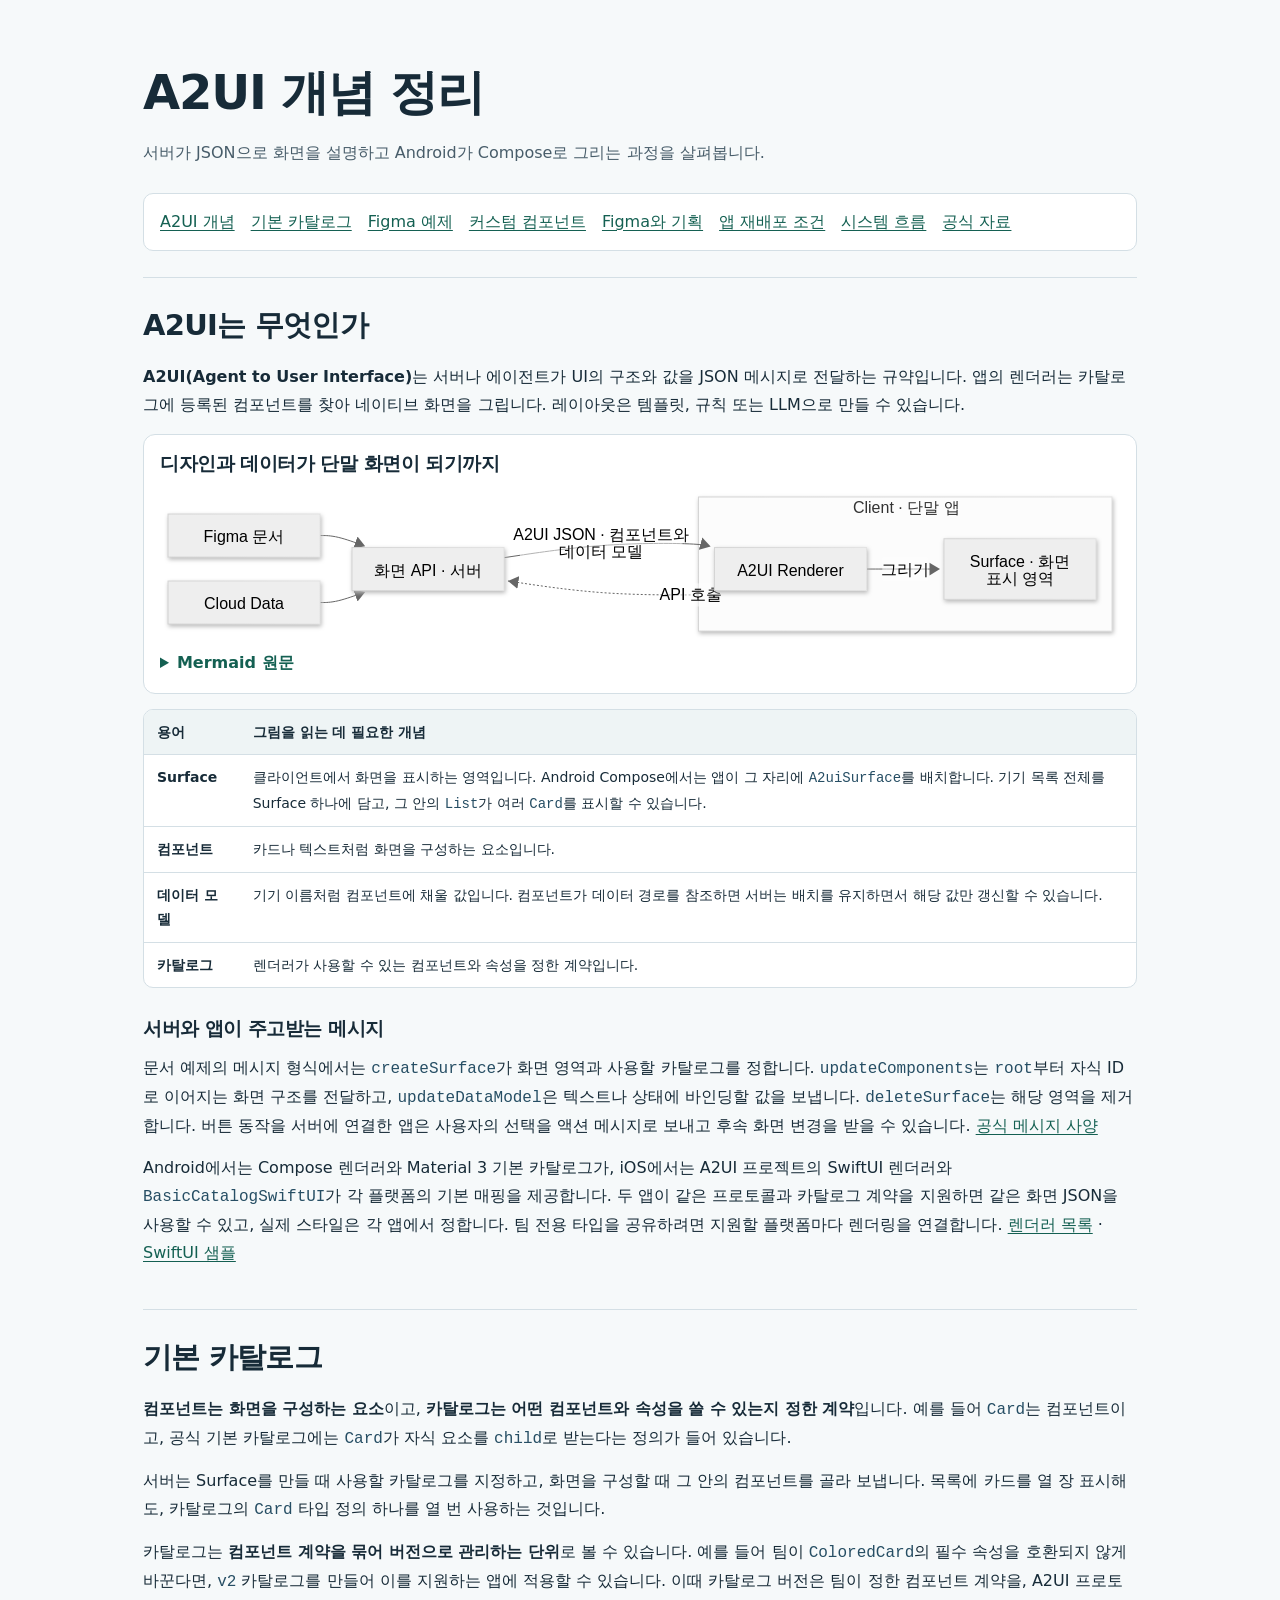
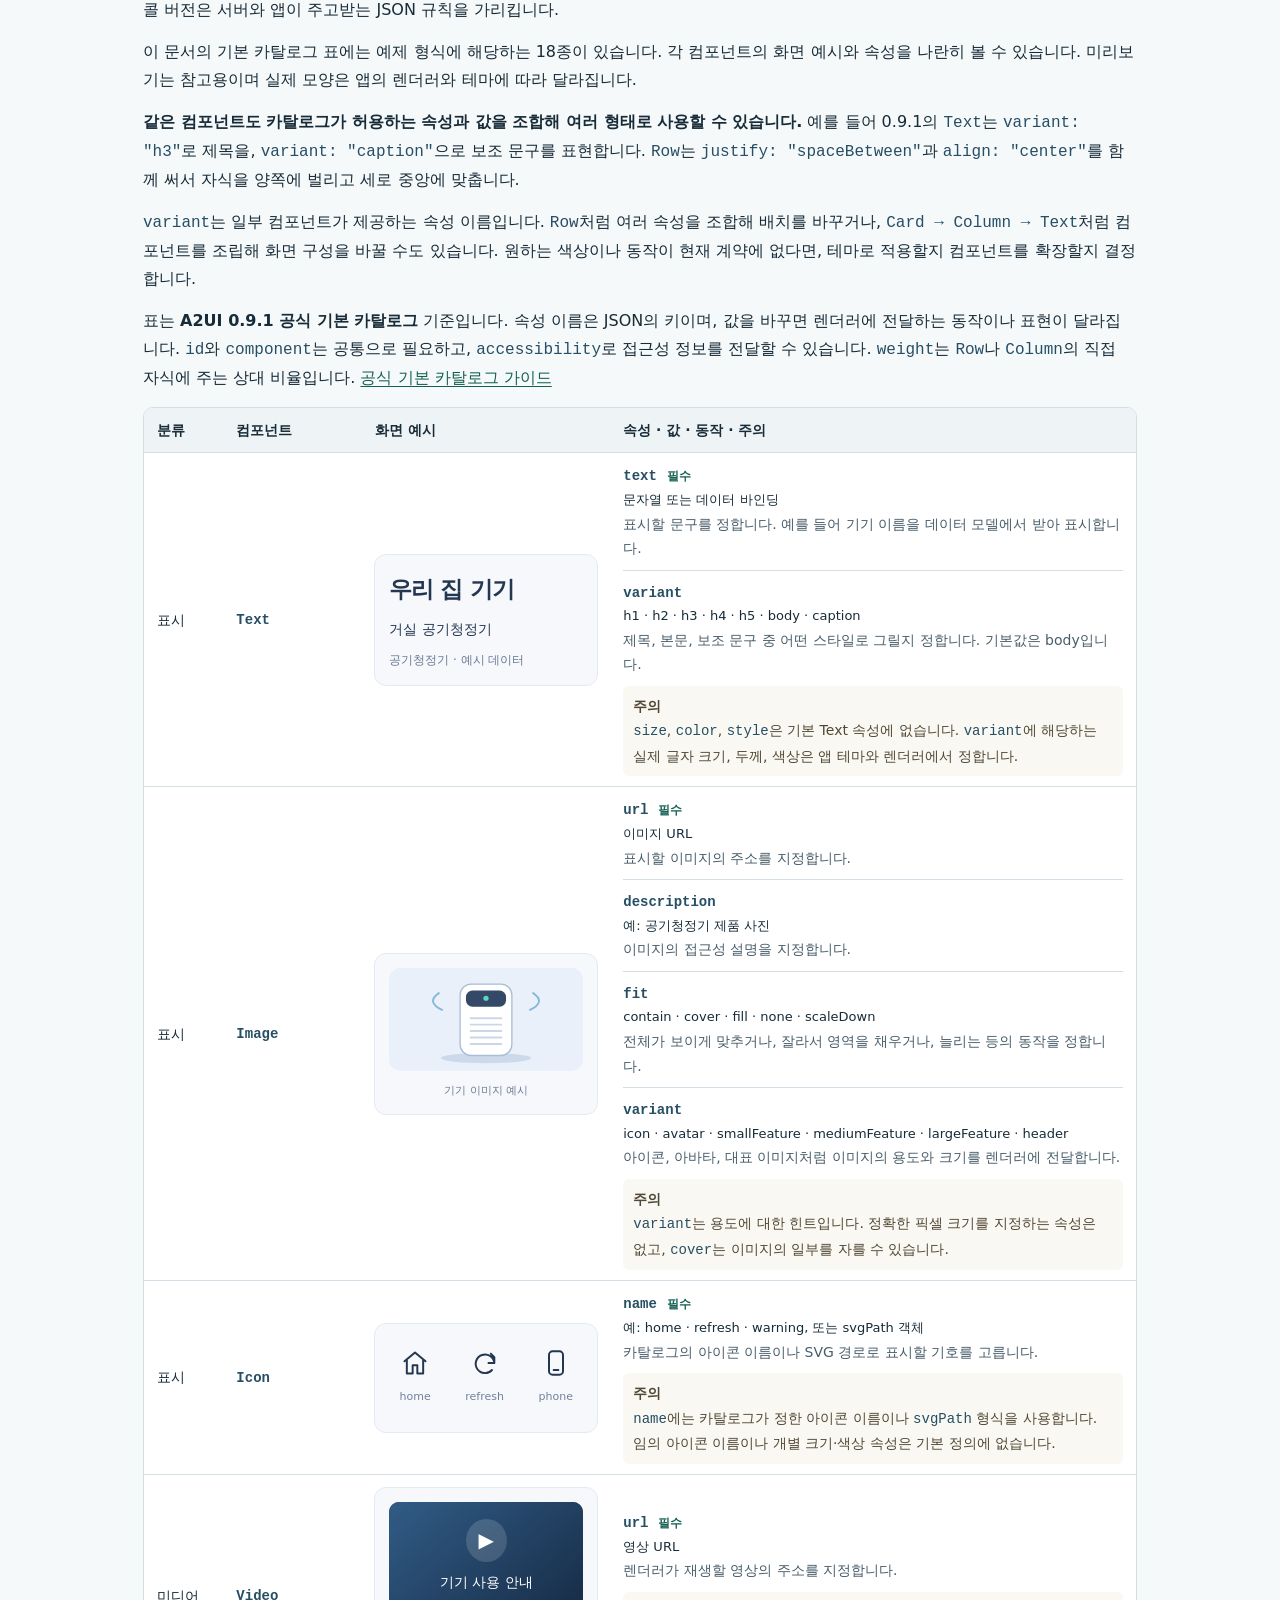
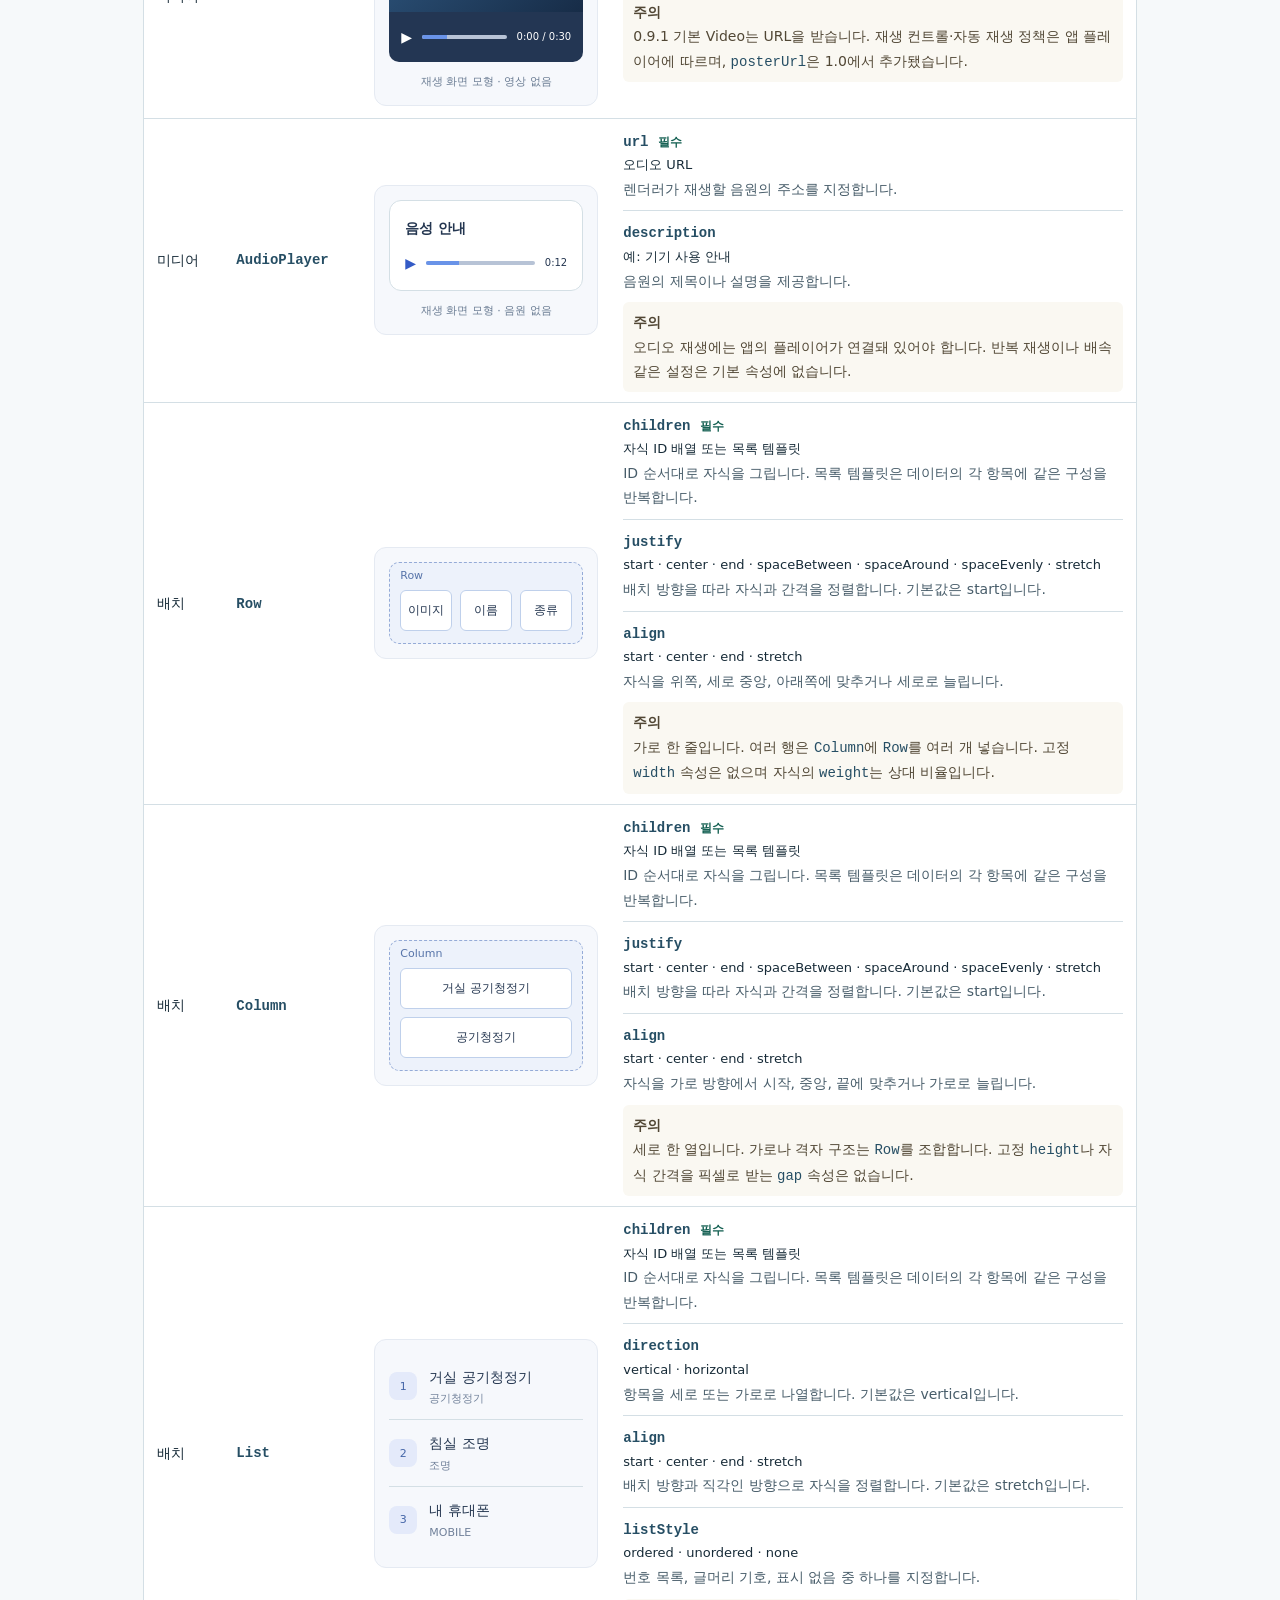
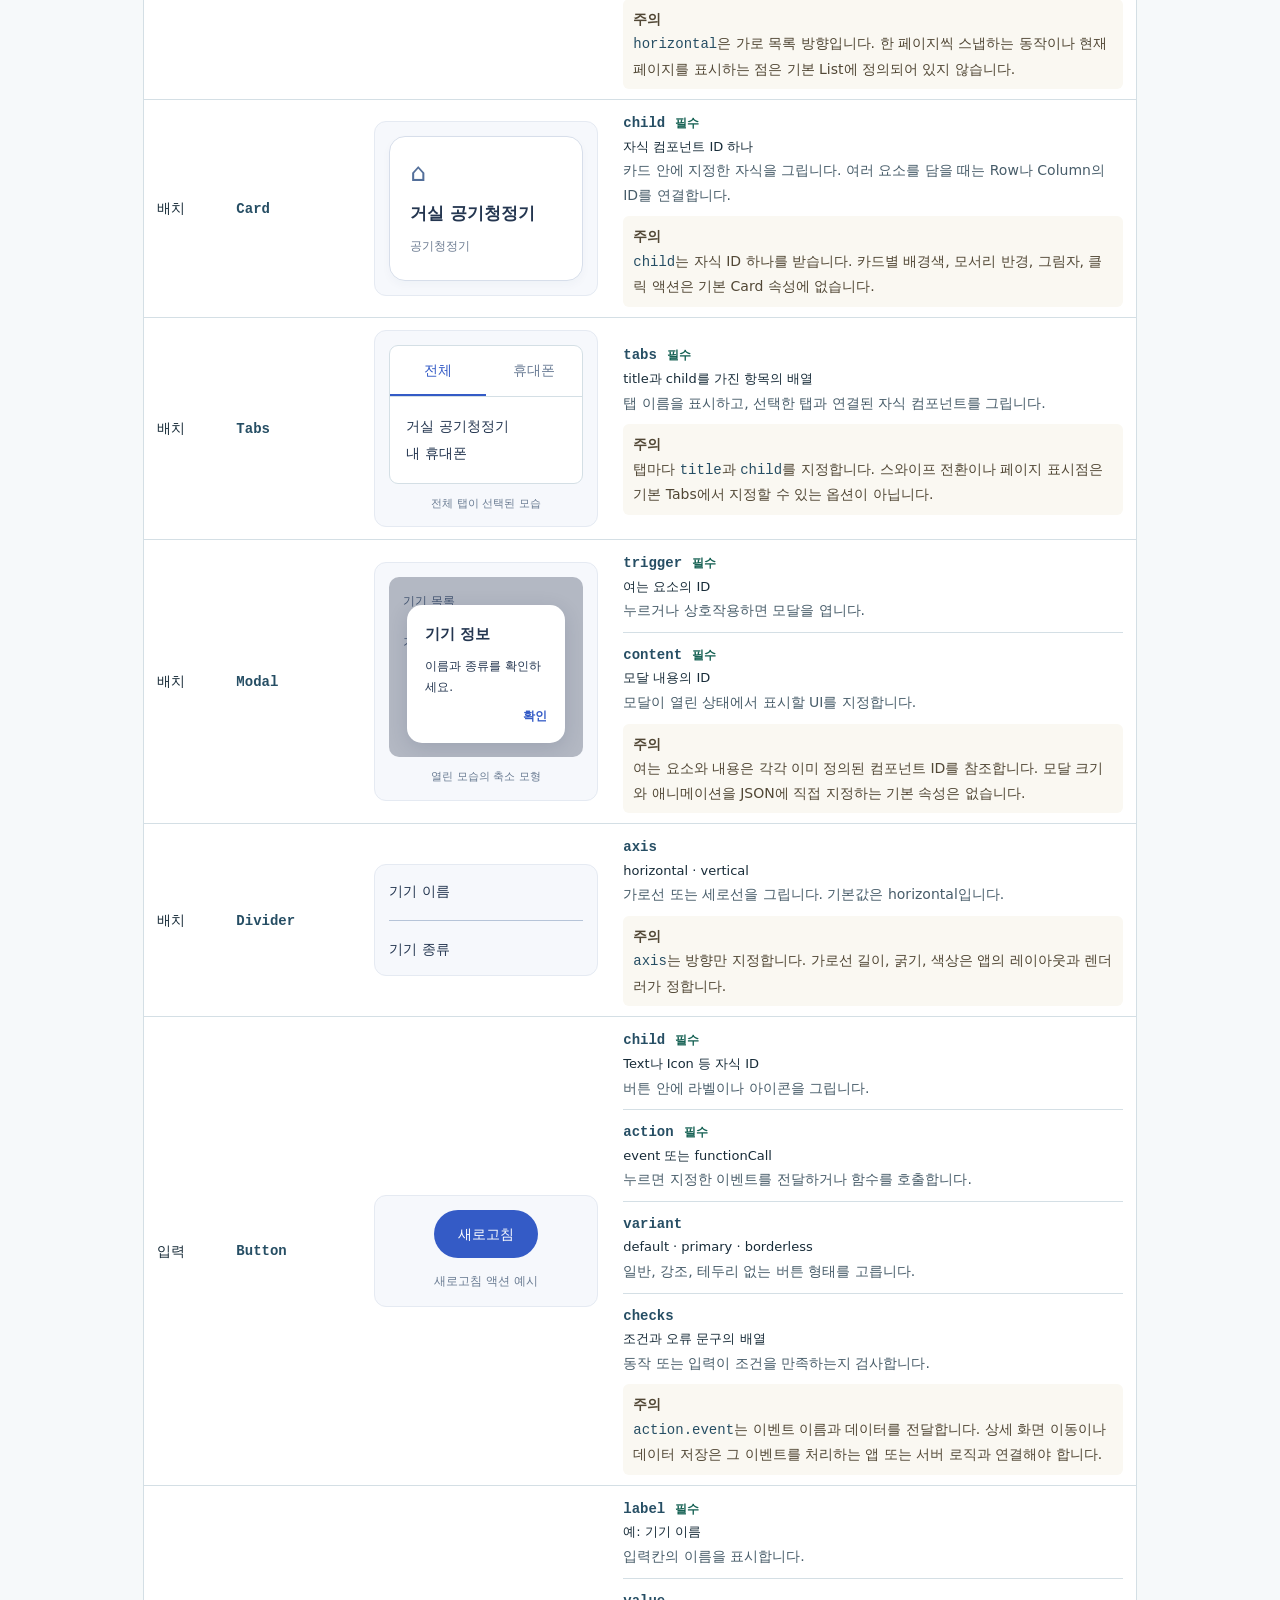
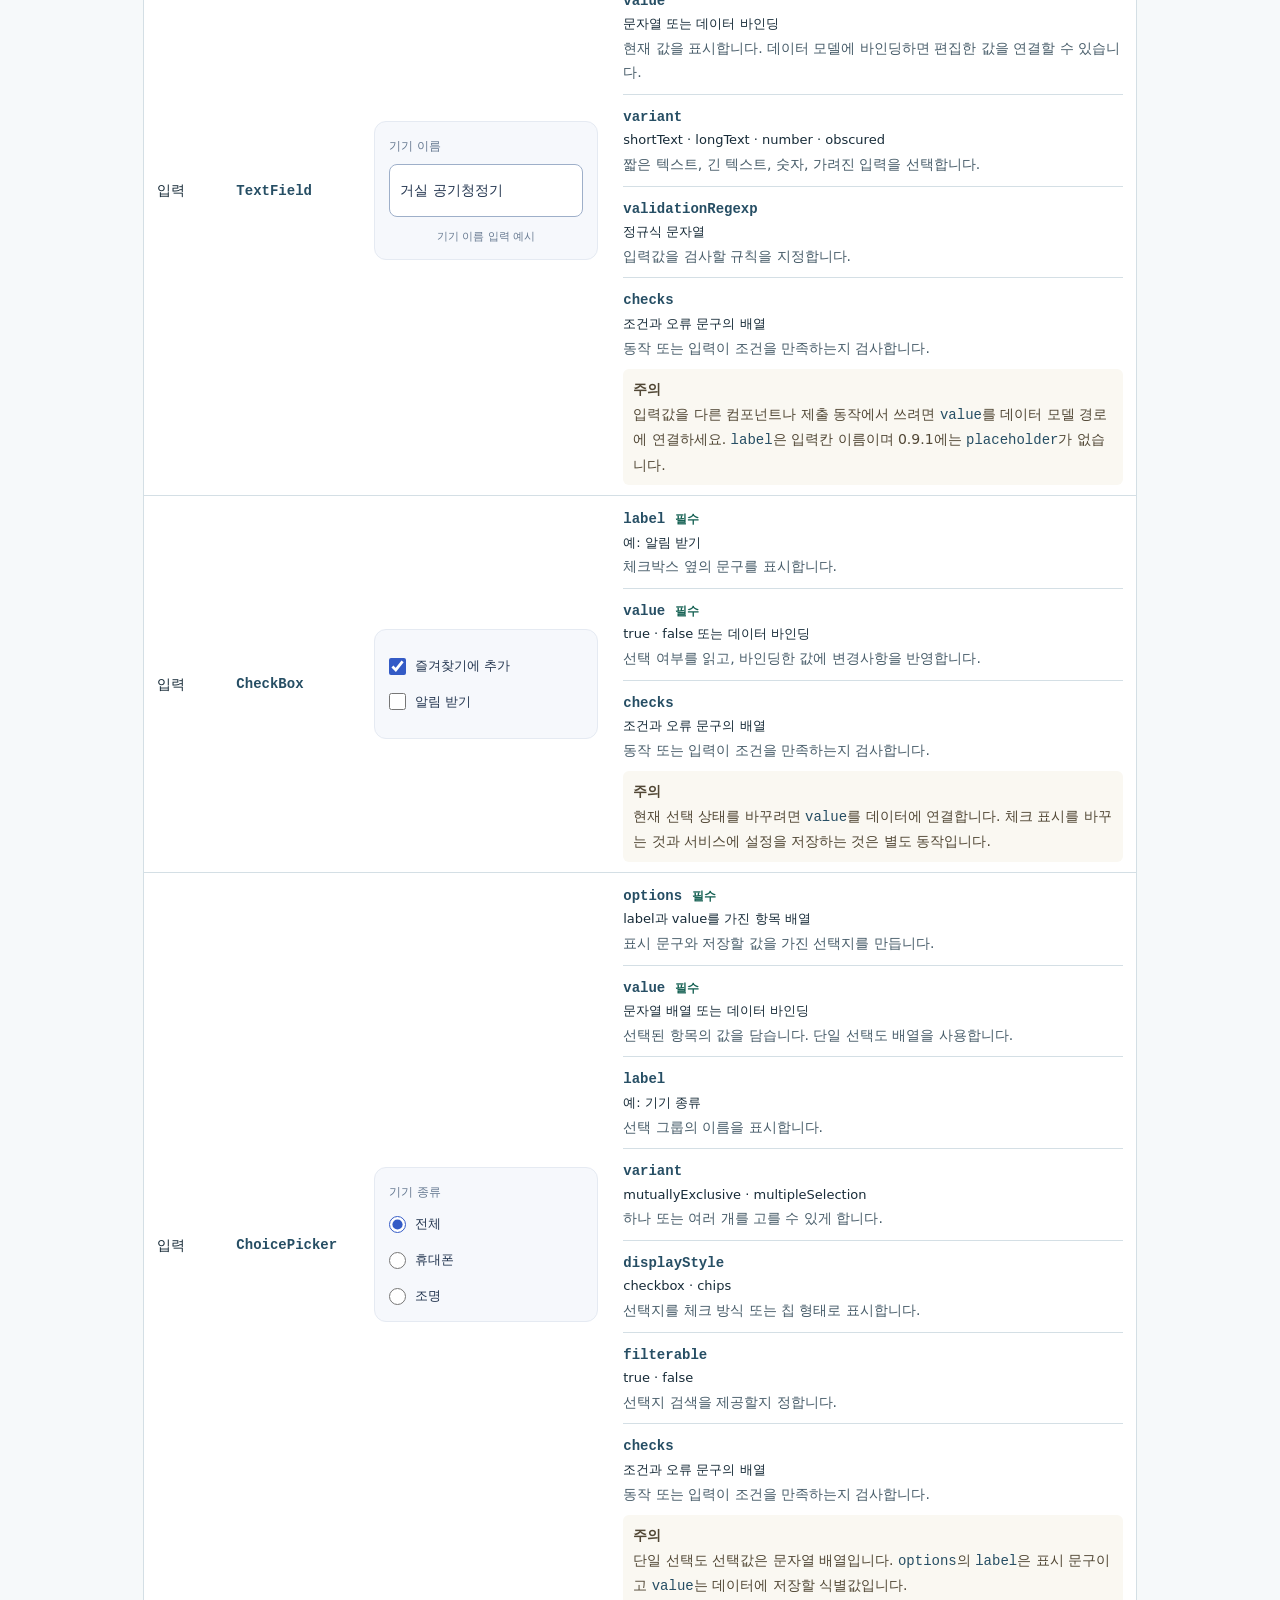
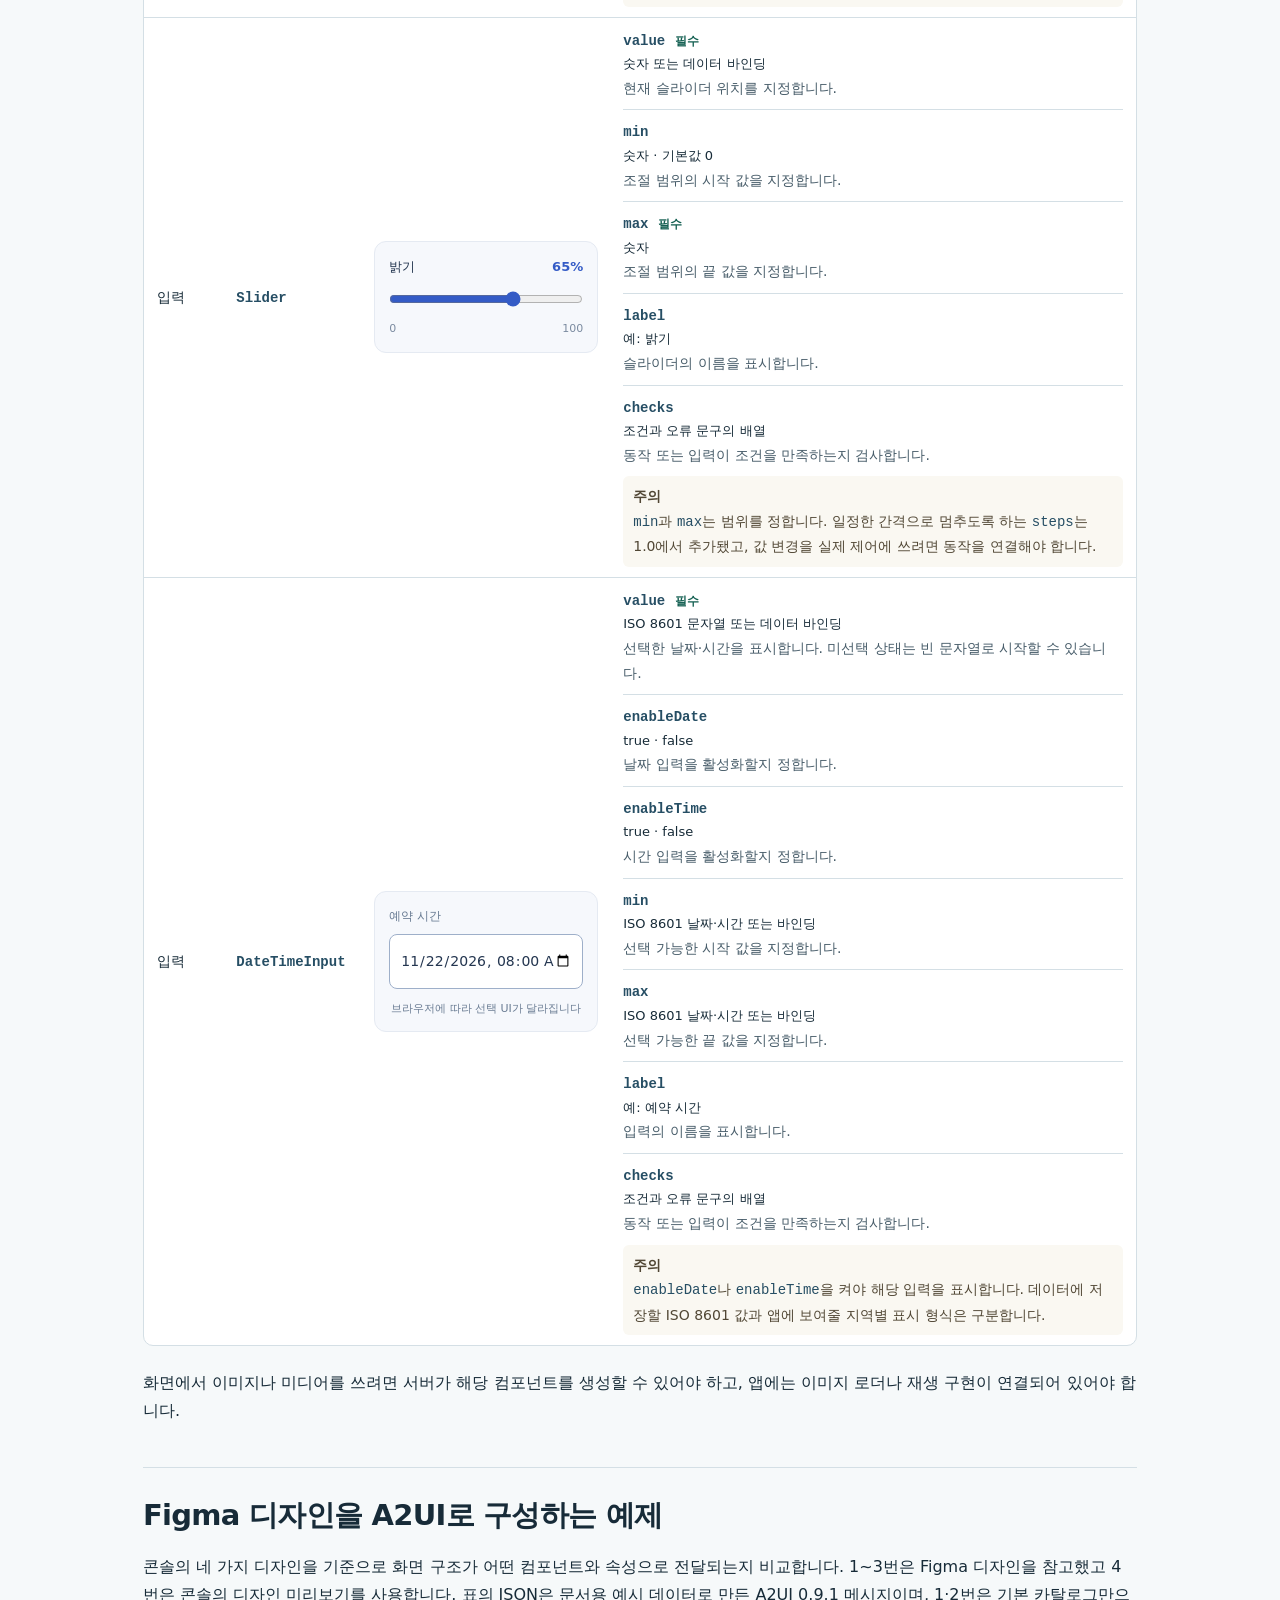
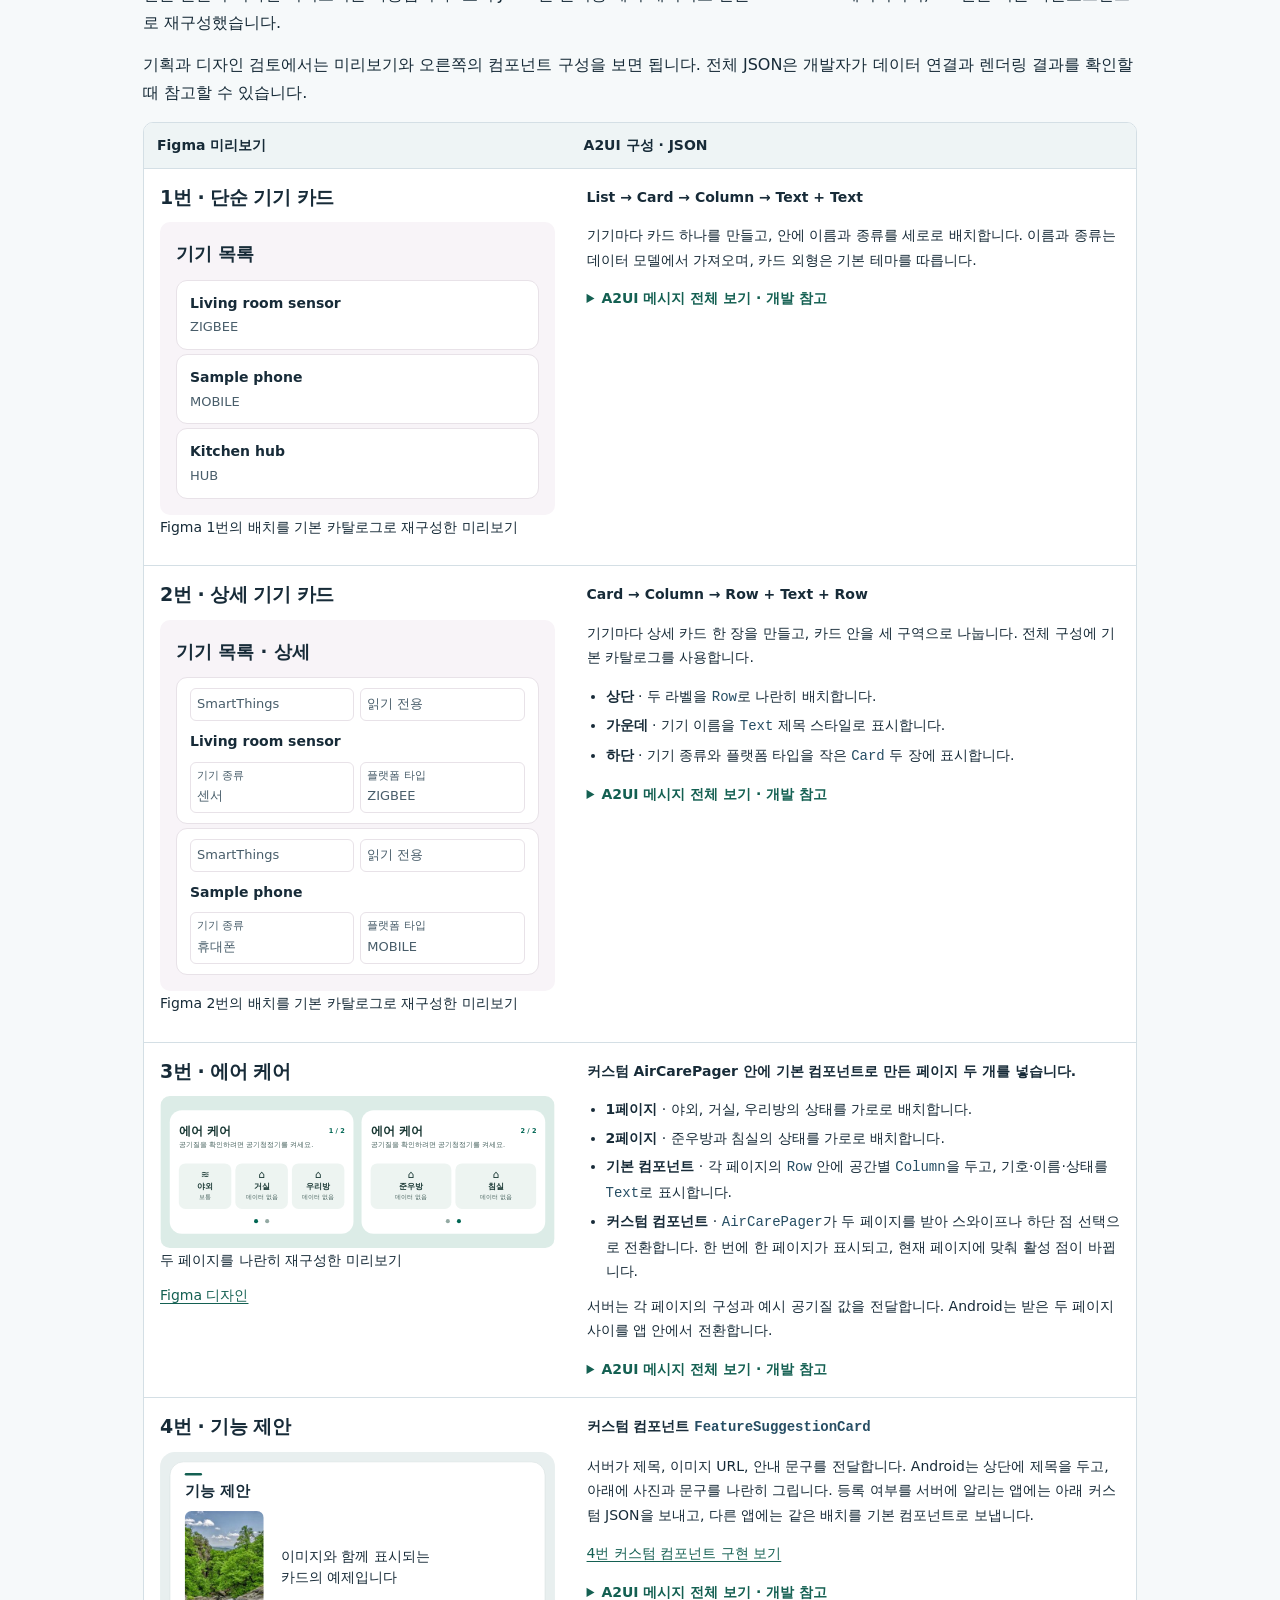
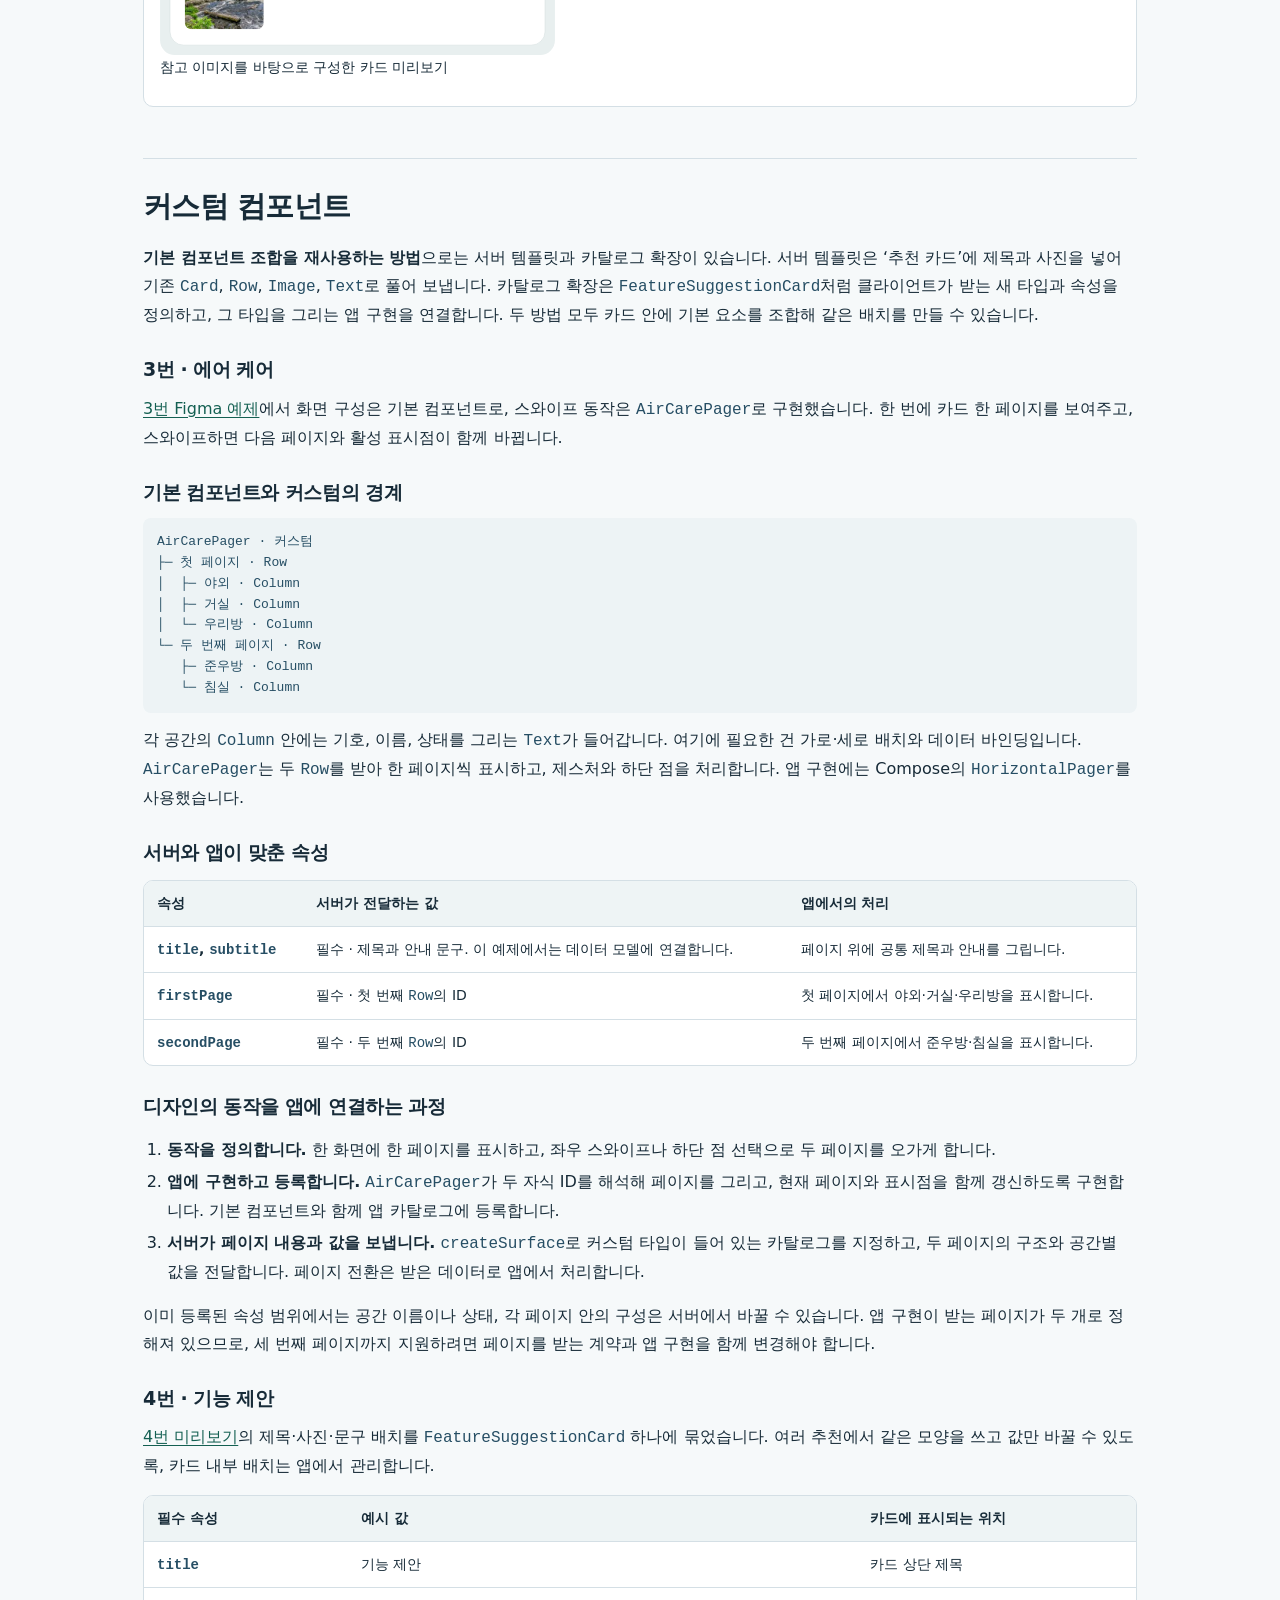
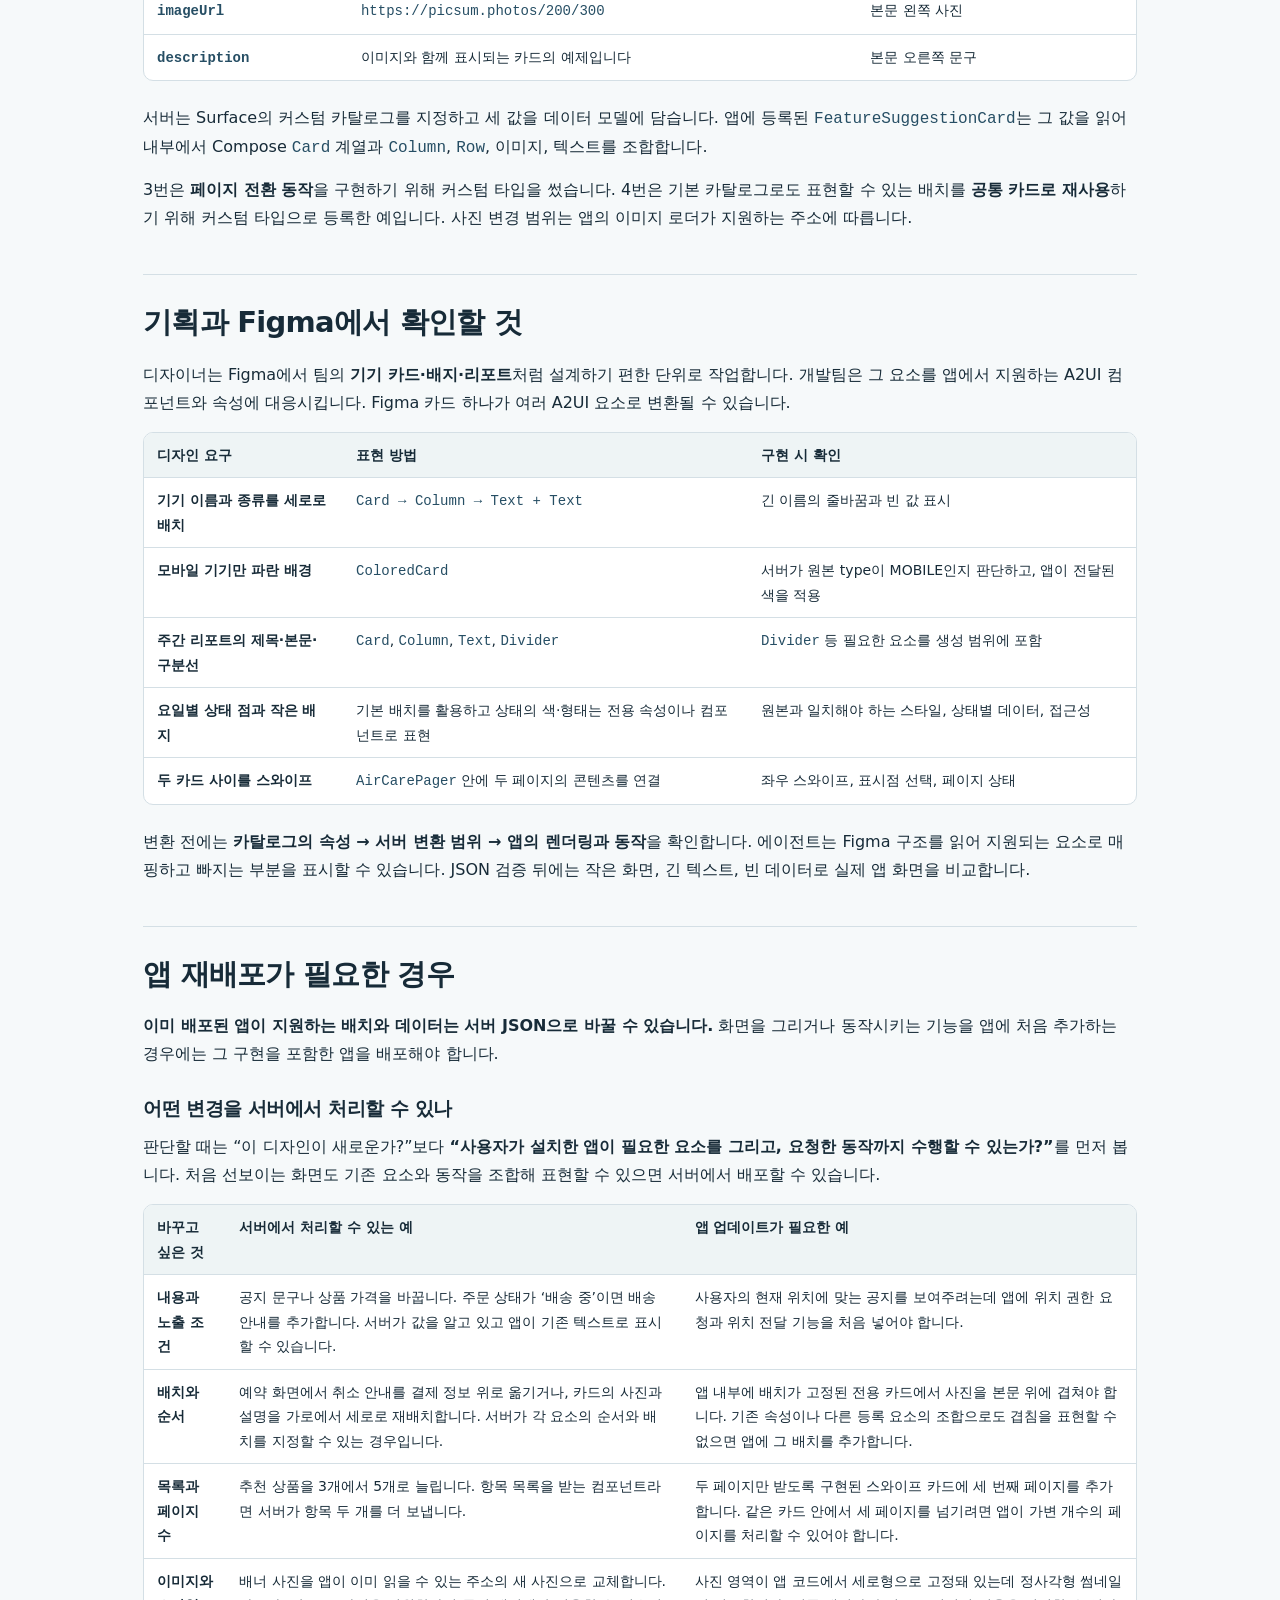
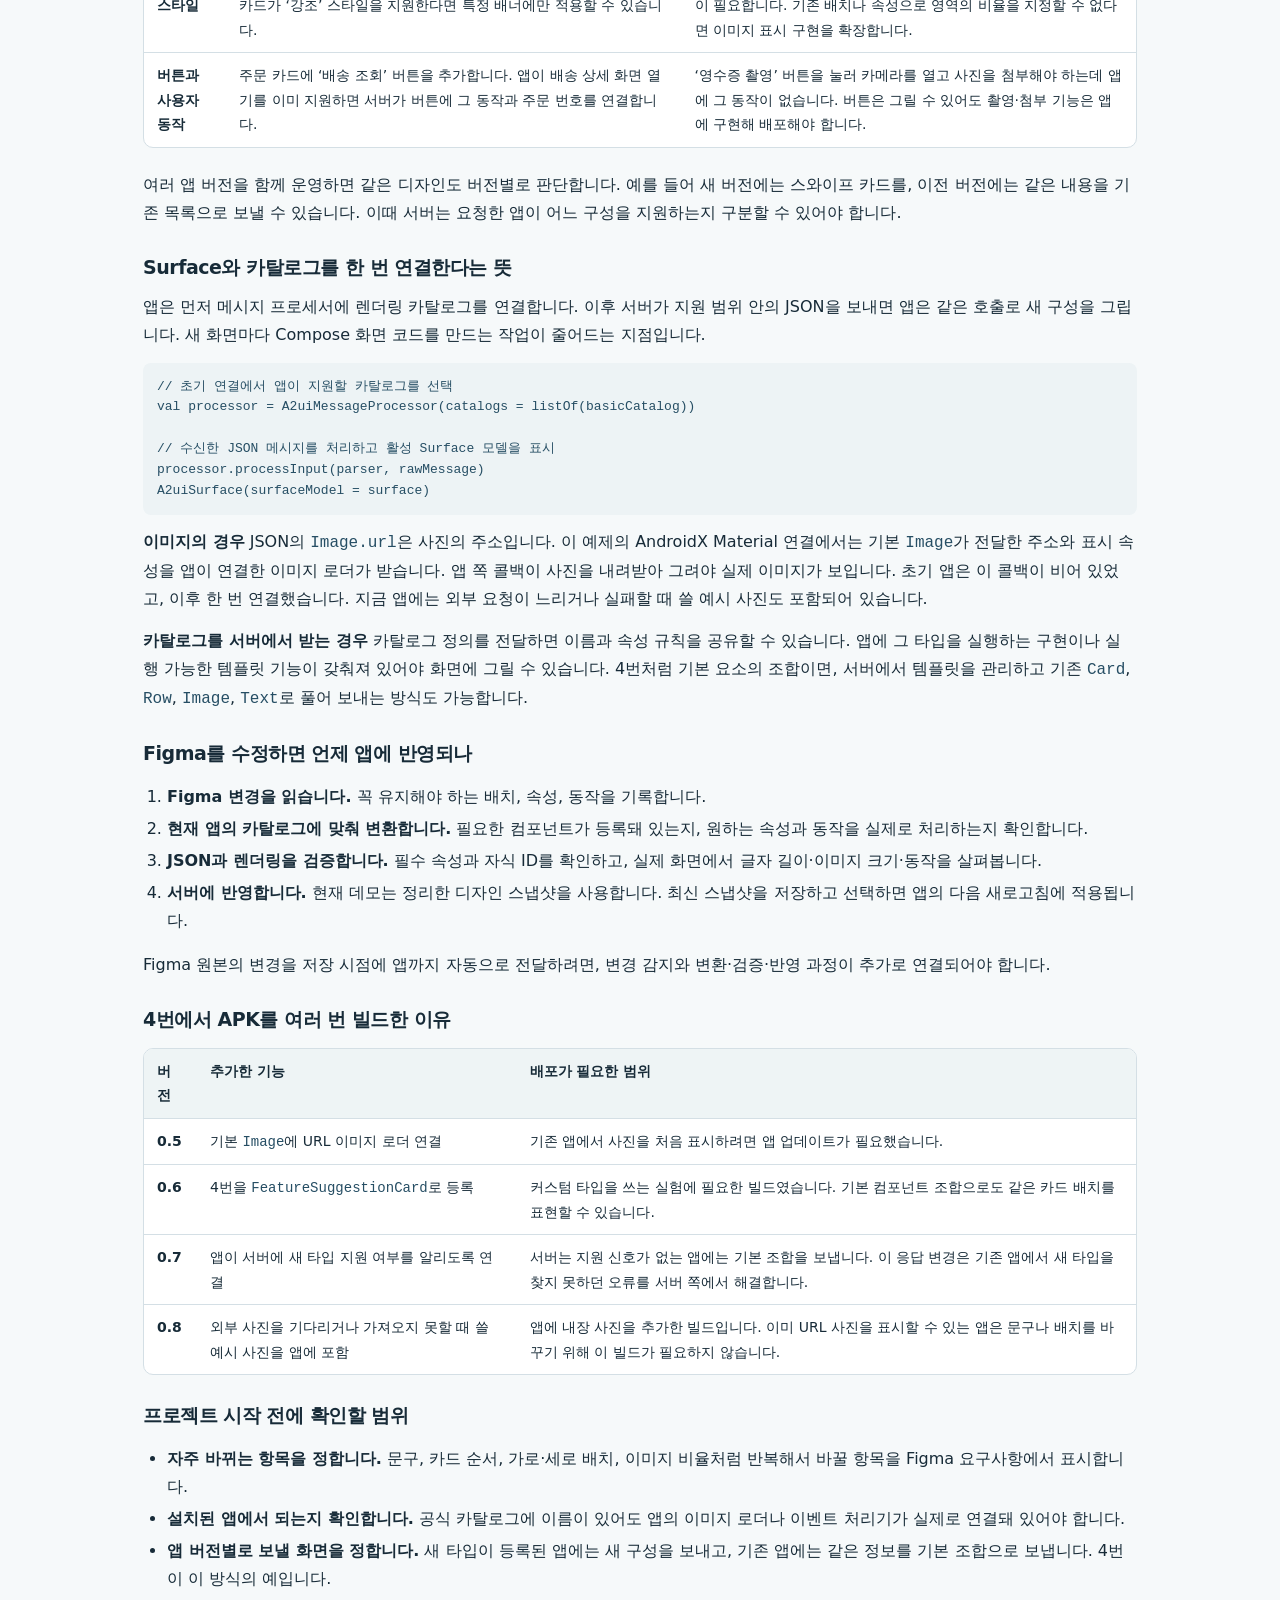
==== commit d5e34b7e: "Publish complete A2UI examples and handoff guide" ====
--- a/docs/a2ui-overview.html
+++ b/docs/a2ui-overview.html
@@ -205,12 +205,15 @@
       <div class="table-wrap"><table>
         <thead><tr><th scope="col">용어</th><th scope="col">그림을 읽는 데 필요한 개념</th></tr></thead>
         <tbody>
-          <tr><th scope="row">Surface</th><td>클라이언트에서 화면을 표시하는 영역입니다. Android Compose에서는 앱이 그 자리에 <code>A2uiSurface</code>를 배치합니다.</td></tr>
+          <tr><th scope="row">Surface</th><td>클라이언트에서 화면을 표시하는 영역입니다. Android Compose에서는 앱이 그 자리에 <code>A2uiSurface</code>를 배치합니다. 기기 목록 전체를 Surface 하나에 담고, 그 안의 <code>List</code>가 여러 <code>Card</code>를 표시할 수 있습니다.</td></tr>
           <tr><th scope="row">컴포넌트</th><td>카드나 텍스트처럼 화면을 구성하는 요소입니다.</td></tr>
-          <tr><th scope="row">데이터 모델</th><td>기기 이름처럼 컴포넌트에 채울 값입니다.</td></tr>
+          <tr><th scope="row">데이터 모델</th><td>기기 이름처럼 컴포넌트에 채울 값입니다. 컴포넌트가 데이터 경로를 참조하면 서버는 배치를 유지하면서 해당 값만 갱신할 수 있습니다.</td></tr>
           <tr><th scope="row">카탈로그</th><td>렌더러가 사용할 수 있는 컴포넌트와 속성을 정한 계약입니다.</td></tr>
         </tbody>
       </table></div>
+      <h3>서버와 앱이 주고받는 메시지</h3>
+      <p>문서 예제의 메시지 형식에서는 <code>createSurface</code>가 화면 영역과 사용할 카탈로그를 정합니다. <code>updateComponents</code>는 <code>root</code>부터 자식 ID로 이어지는 화면 구조를 전달하고, <code>updateDataModel</code>은 텍스트나 상태에 바인딩할 값을 보냅니다. <code>deleteSurface</code>는 해당 영역을 제거합니다. 버튼 동작을 서버에 연결한 앱은 사용자의 선택을 액션 메시지로 보내고 후속 화면 변경을 받을 수 있습니다. <a href="https://a2ui.org/specification/v0.9.1-a2ui/">공식 메시지 사양</a></p>
+      <p>Android에서는 Compose 렌더러와 Material 3 기본 카탈로그가, iOS에서는 A2UI 프로젝트의 SwiftUI 렌더러와 <code>BasicCatalogSwiftUI</code>가 각 플랫폼의 기본 매핑을 제공합니다. 두 앱이 같은 프로토콜과 카탈로그 계약을 지원하면 같은 화면 JSON을 사용할 수 있고, 실제 스타일은 각 앱에서 정합니다. 팀 전용 타입을 공유하려면 지원할 플랫폼마다 렌더링을 연결합니다. <a href="https://a2ui.org/reference/renderers/">렌더러 목록</a> · <a href="https://github.com/a2ui-project/a2ui/blob/main/swift/sample/README.md">SwiftUI 샘플</a></p>
     </section>
 
     <section id="catalog">
@@ -218,7 +221,7 @@
       <p><strong>컴포넌트는 화면을 구성하는 요소</strong>이고, <strong>카탈로그는 어떤 컴포넌트와 속성을 쓸 수 있는지 정한 계약</strong>입니다. 예를 들어 <code>Card</code>는 컴포넌트이고, 공식 기본 카탈로그에는 <code>Card</code>가 자식 요소를 <code>child</code>로 받는다는 정의가 들어 있습니다.</p>
       <p>서버는 Surface를 만들 때 사용할 카탈로그를 지정하고, 화면을 구성할 때 그 안의 컴포넌트를 골라 보냅니다. 목록에 카드를 열 장 표시해도, 카탈로그의 <code>Card</code> 타입 정의 하나를 열 번 사용하는 것입니다.</p>
       <p>카탈로그는 <strong>컴포넌트 계약을 묶어 버전으로 관리하는 단위</strong>로 볼 수 있습니다. 예를 들어 팀이 <code>ColoredCard</code>의 필수 속성을 호환되지 않게 바꾼다면, <code>v2</code> 카탈로그를 만들어 이를 지원하는 앱에 적용할 수 있습니다. 이때 카탈로그 버전은 팀이 정한 컴포넌트 계약을, A2UI 프로토콜 버전은 서버와 앱이 주고받는 JSON 규칙을 가리킵니다.</p>
-      <p>공식 기본 카탈로그의 컴포넌트는 18종입니다. 각 컴포넌트의 화면 예시와 속성을 나란히 볼 수 있습니다. 미리보기는 참고용이며 실제 모양은 앱의 렌더러와 테마에 따라 달라집니다.</p>
+      <p>이 문서의 기본 카탈로그 표에는 예제 형식에 해당하는 18종이 있습니다. 각 컴포넌트의 화면 예시와 속성을 나란히 볼 수 있습니다. 미리보기는 참고용이며 실제 모양은 앱의 렌더러와 테마에 따라 달라집니다.</p>
       <p><strong>같은 컴포넌트도 카탈로그가 허용하는 속성과 값을 조합해 여러 형태로 사용할 수 있습니다.</strong> 예를 들어 0.9.1의 <code>Text</code>는 <code>variant: "h3"</code>로 제목을, <code>variant: "caption"</code>으로 보조 문구를 표현합니다. <code>Row</code>는 <code>justify: "spaceBetween"</code>과 <code>align: "center"</code>를 함께 써서 자식을 양쪽에 벌리고 세로 중앙에 맞춥니다.</p>
       <p><code>variant</code>는 일부 컴포넌트가 제공하는 속성 이름입니다. <code>Row</code>처럼 여러 속성을 조합해 배치를 바꾸거나, <code>Card → Column → Text</code>처럼 컴포넌트를 조립해 화면 구성을 바꿀 수도 있습니다. 원하는 색상이나 동작이 현재 계약에 없다면, 테마로 적용할지 컴포넌트를 확장할지 결정합니다.</p>
       <p>표는 <strong>A2UI 0.9.1 공식 기본 카탈로그</strong> 기준입니다. 속성 이름은 JSON의 키이며, 값을 바꾸면 렌더러에 전달하는 동작이나 표현이 달라집니다. <code>id</code>와 <code>component</code>는 공통으로 필요하고, <code>accessibility</code>로 접근성 정보를 전달할 수 있습니다. <code>weight</code>는 <code>Row</code>나 <code>Column</code>의 직접 자식에 주는 상대 비율입니다. <a href="https://a2ui.org/specification/v0.9.1-basic-catalog-implementation-guide/">공식 기본 카탈로그 가이드</a></p>
@@ -307,7 +310,7 @@
               <div class="component-caution"><dt>주의</dt><dd><code>action.event</code>는 이벤트 이름과 데이터를 전달합니다. 상세 화면 이동이나 데이터 저장은 그 이벤트를 처리하는 앱 또는 서버 로직과 연결해야 합니다.</dd></div>
             </dl></td></tr>
           <tr><td>입력</td><th scope="row"><code>TextField</code></th>
-            <td class="catalog-preview-cell"><div inert=""><div class="preview"><label class="field-demo"><span>기기 이름</span><input type="text" value="거실 공기청정기" autocomplete="off" style=""></label><span class="preview-caption">기기 이름 입력 예시</span></div></div></td><td><dl class="component-properties">
+            <td class="catalog-preview-cell"><div inert=""><div class="preview"><label class="field-demo"><span>기기 이름</span><input type="text" value="거실 공기청정기" autocomplete="off"></label><span class="preview-caption">기기 이름 입력 예시</span></div></div></td><td><dl class="component-properties">
               <div><dt><code>label</code> <span class="required-property">필수</span></dt><dd><span class="property-values">예: 기기 이름</span> 입력칸의 이름을 표시합니다.</dd></div>
               <div><dt><code>value</code></dt><dd><span class="property-values">문자열 또는 데이터 바인딩</span> 현재 값을 표시합니다. 데이터 모델에 바인딩하면 편집한 값을 연결할 수 있습니다.</dd></div>
               <div><dt><code>variant</code></dt><dd><span class="property-values">shortText · longText · number · obscured</span> 짧은 텍스트, 긴 텍스트, 숫자, 가려진 입력을 선택합니다.</dd></div>
@@ -316,14 +319,14 @@
               <div class="component-caution"><dt>주의</dt><dd>입력값을 다른 컴포넌트나 제출 동작에서 쓰려면 <code>value</code>를 데이터 모델 경로에 연결하세요. <code>label</code>은 입력칸 이름이며 0.9.1에는 <code>placeholder</code>가 없습니다.</dd></div>
             </dl></td></tr>
           <tr><td>입력</td><th scope="row"><code>CheckBox</code></th>
-            <td class="catalog-preview-cell"><div inert=""><div class="preview"><div class="choice-demo"><label><input type="checkbox" checked="" style=""> 즐겨찾기에 추가</label><label><input type="checkbox" style=""> 알림 받기</label></div></div></div></td><td><dl class="component-properties">
+            <td class="catalog-preview-cell"><div inert=""><div class="preview"><div class="choice-demo"><label><input type="checkbox" checked=""> 즐겨찾기에 추가</label><label><input type="checkbox"> 알림 받기</label></div></div></div></td><td><dl class="component-properties">
               <div><dt><code>label</code> <span class="required-property">필수</span></dt><dd><span class="property-values">예: 알림 받기</span> 체크박스 옆의 문구를 표시합니다.</dd></div>
               <div><dt><code>value</code> <span class="required-property">필수</span></dt><dd><span class="property-values">true · false 또는 데이터 바인딩</span> 선택 여부를 읽고, 바인딩한 값에 변경사항을 반영합니다.</dd></div>
               <div><dt><code>checks</code></dt><dd><span class="property-values">조건과 오류 문구의 배열</span> 동작 또는 입력이 조건을 만족하는지 검사합니다.</dd></div>
               <div class="component-caution"><dt>주의</dt><dd>현재 선택 상태를 바꾸려면 <code>value</code>를 데이터에 연결합니다. 체크 표시를 바꾸는 것과 서비스에 설정을 저장하는 것은 별도 동작입니다.</dd></div>
             </dl></td></tr>
           <tr><td>입력</td><th scope="row"><code>ChoicePicker</code></th>
-            <td class="catalog-preview-cell"><div inert=""><div class="preview"><fieldset class="choice-demo"><legend>기기 종류</legend><label><input type="radio" name="demo-kind" value="all" checked="" style=""> 전체</label><label><input type="radio" name="demo-kind" value="mobile" style=""> 휴대폰</label><label><input type="radio" name="demo-kind" value="light" style=""> 조명</label></fieldset></div></div></td><td><dl class="component-properties">
+            <td class="catalog-preview-cell"><div inert=""><div class="preview"><fieldset class="choice-demo"><legend>기기 종류</legend><label><input type="radio" name="demo-kind" value="all" checked=""> 전체</label><label><input type="radio" name="demo-kind" value="mobile"> 휴대폰</label><label><input type="radio" name="demo-kind" value="light"> 조명</label></fieldset></div></div></td><td><dl class="component-properties">
               <div><dt><code>options</code> <span class="required-property">필수</span></dt><dd><span class="property-values">label과 value를 가진 항목 배열</span> 표시 문구와 저장할 값을 가진 선택지를 만듭니다.</dd></div>
               <div><dt><code>value</code> <span class="required-property">필수</span></dt><dd><span class="property-values">문자열 배열 또는 데이터 바인딩</span> 선택된 항목의 값을 담습니다. 단일 선택도 배열을 사용합니다.</dd></div>
               <div><dt><code>label</code></dt><dd><span class="property-values">예: 기기 종류</span> 선택 그룹의 이름을 표시합니다.</dd></div>
@@ -334,7 +337,7 @@
               <div class="component-caution"><dt>주의</dt><dd>단일 선택도 선택값은 문자열 배열입니다. <code>options</code>의 <code>label</code>은 표시 문구이고 <code>value</code>는 데이터에 저장할 식별값입니다.</dd></div>
             </dl></td></tr>
           <tr><td>입력</td><th scope="row"><code>Slider</code></th>
-            <td class="catalog-preview-cell"><div inert=""><div class="preview"><div class="slider-demo"><label for="brightness">밝기 <output id="brightness-value" for="brightness">65%</output></label><input type="range" id="brightness" min="0" max="100" value="65" style=""><div class="range-labels"><span>0</span><span>100</span></div></div></div></div></td><td><dl class="component-properties">
+            <td class="catalog-preview-cell"><div inert=""><div class="preview"><div class="slider-demo"><label for="brightness">밝기 <output id="brightness-value" for="brightness">65%</output></label><input type="range" id="brightness" min="0" max="100" value="65"><div class="range-labels"><span>0</span><span>100</span></div></div></div></div></td><td><dl class="component-properties">
               <div><dt><code>value</code> <span class="required-property">필수</span></dt><dd><span class="property-values">숫자 또는 데이터 바인딩</span> 현재 슬라이더 위치를 지정합니다.</dd></div>
               <div><dt><code>min</code></dt><dd><span class="property-values">숫자 · 기본값 0</span> 조절 범위의 시작 값을 지정합니다.</dd></div>
               <div><dt><code>max</code> <span class="required-property">필수</span></dt><dd><span class="property-values">숫자</span> 조절 범위의 끝 값을 지정합니다.</dd></div>
@@ -343,7 +346,7 @@
               <div class="component-caution"><dt>주의</dt><dd><code>min</code>과 <code>max</code>는 범위를 정합니다. 일정한 간격으로 멈추도록 하는 <code>steps</code>는 1.0에서 추가됐고, 값 변경을 실제 제어에 쓰려면 동작을 연결해야 합니다.</dd></div>
             </dl></td></tr>
           <tr><td>입력</td><th scope="row"><code>DateTimeInput</code></th>
-            <td class="catalog-preview-cell"><div inert=""><div class="preview"><label class="field-demo"><span>예약 시간</span><input type="datetime-local" value="2026-11-22T08:00" style=""></label><span class="preview-caption">브라우저에 따라 선택 UI가 달라집니다</span></div></div></td><td><dl class="component-properties">
+            <td class="catalog-preview-cell"><div inert=""><div class="preview"><label class="field-demo"><span>예약 시간</span><input type="datetime-local" value="2026-11-22T08:00"></label><span class="preview-caption">브라우저에 따라 선택 UI가 달라집니다</span></div></div></td><td><dl class="component-properties">
               <div><dt><code>value</code> <span class="required-property">필수</span></dt><dd><span class="property-values">ISO 8601 문자열 또는 데이터 바인딩</span> 선택한 날짜·시간을 표시합니다. 미선택 상태는 빈 문자열로 시작할 수 있습니다.</dd></div>
               <div><dt><code>enableDate</code></dt><dd><span class="property-values">true · false</span> 날짜 입력을 활성화할지 정합니다.</dd></div>
               <div><dt><code>enableTime</code></dt><dd><span class="property-values">true · false</span> 시간 입력을 활성화할지 정합니다.</dd></div>
@@ -361,7 +364,7 @@
 
     <section id="figma-examples">
       <h2>Figma 디자인을 A2UI로 구성하는 예제</h2>
-      <p>콘솔에 있는 네 가지 디자인을 기준으로, Figma의 화면 구조가 어떤 컴포넌트와 속성으로 전달되는지 비교합니다. JSON은 A2UI 0.9.1 형식이며, 문서용 예시 데이터로 만들었습니다.</p>
+      <p>콘솔의 네 가지 디자인을 기준으로 화면 구조가 어떤 컴포넌트와 속성으로 전달되는지 비교합니다. 1~3번은 Figma 디자인을 참고했고 4번은 콘솔의 디자인 미리보기를 사용합니다. 표의 JSON은 문서용 예시 데이터로 만든 A2UI 0.9.1 메시지이며, 1·2번은 기본 카탈로그만으로 재구성했습니다.</p>
       <p>기획과 디자인 검토에서는 미리보기와 오른쪽의 컴포넌트 구성을 보면 됩니다. 전체 JSON은 개발자가 데이터 연결과 렌더링 결과를 확인할 때 참고할 수 있습니다.</p>
       <div class="table-wrap" tabindex="0" role="region" aria-label="Figma 미리보기와 A2UI 구성 비교">
         <table class="figma-examples">
@@ -760,6 +763,7 @@
 
     <section id="custom-components">
       <h2>커스텀 컴포넌트</h2>
+      <p><strong>기본 컴포넌트 조합을 재사용하는 방법</strong>으로는 서버 템플릿과 카탈로그 확장이 있습니다. 서버 템플릿은 ‘추천 카드’에 제목과 사진을 넣어 기존 <code>Card</code>, <code>Row</code>, <code>Image</code>, <code>Text</code>로 풀어 보냅니다. 카탈로그 확장은 <code>FeatureSuggestionCard</code>처럼 클라이언트가 받는 새 타입과 속성을 정의하고, 그 타입을 그리는 앱 구현을 연결합니다. 두 방법 모두 카드 안에 기본 요소를 조합해 같은 배치를 만들 수 있습니다.</p>
       <h3>3번 · 에어 케어</h3>
       <p><a href="#figma-air-care">3번 Figma 예제</a>에서 화면 구성은 기본 컴포넌트로, 스와이프 동작은 <code>AirCarePager</code>로 구현했습니다. 한 번에 카드 한 페이지를 보여주고, 스와이프하면 다음 페이지와 활성 표시점이 함께 바뀝니다.</p>
 
@@ -850,7 +854,7 @@
 // 수신한 JSON 메시지를 처리하고 활성 Surface 모델을 표시
 processor.processInput(parser, rawMessage)
 A2uiSurface(surfaceModel = surface)</code></pre>
-      <p><strong>이미지의 경우</strong> JSON의 <code>Image.url</code>은 사진의 주소입니다. 현재 AndroidX Material 연결에서는 렌더러가 이 주소와 표시 속성을 이미지 구현에 전달합니다. 앱 쪽 콜백이 사진을 내려받아 그려야 실제 이미지가 보입니다. 초기 앱은 이 콜백이 비어 있었고, 이후 한 번 연결했습니다. 지금 앱에는 외부 요청이 느리거나 실패할 때 쓸 예시 사진도 포함되어 있습니다.</p>
+      <p><strong>이미지의 경우</strong> JSON의 <code>Image.url</code>은 사진의 주소입니다. 이 예제의 AndroidX Material 연결에서는 기본 <code>Image</code>가 전달한 주소와 표시 속성을 앱이 연결한 이미지 로더가 받습니다. 앱 쪽 콜백이 사진을 내려받아 그려야 실제 이미지가 보입니다. 초기 앱은 이 콜백이 비어 있었고, 이후 한 번 연결했습니다. 지금 앱에는 외부 요청이 느리거나 실패할 때 쓸 예시 사진도 포함되어 있습니다.</p>
       <p><strong>카탈로그를 서버에서 받는 경우</strong> 카탈로그 정의를 전달하면 이름과 속성 규칙을 공유할 수 있습니다. 앱에 그 타입을 실행하는 구현이나 실행 가능한 템플릿 기능이 갖춰져 있어야 화면에 그릴 수 있습니다. 4번처럼 기본 요소의 조합이면, 서버에서 템플릿을 관리하고 기존 <code>Card</code>, <code>Row</code>, <code>Image</code>, <code>Text</code>로 풀어 보내는 방식도 가능합니다.</p>
 
       <h3>Figma를 수정하면 언제 앱에 반영되나</h3>
@@ -882,12 +886,12 @@
         <li><strong>앱 버전별로 보낼 화면을 정합니다.</strong> 새 타입이 등록된 앱에는 새 구성을 보내고, 기존 앱에는 같은 정보를 기본 조합으로 보냅니다. 4번이 이 방식의 예입니다.</li>
         <li><strong>직접 만든 JSON 방식과 비교합니다.</strong> 둘 다 JSON에서 Compose 요소를 조립합니다. A2UI를 쓰면 공통 카탈로그, 메시지 구조, Surface 갱신 방식과 기존 렌더러를 재사용할 수 있습니다.</li>
       </ul>
-      <p><a href="https://a2ui.org/concepts/catalogs/">공식 카탈로그 설명</a> · <a href="https://a2ui.org/specification/v1.0-evolution-guide/">A2UI 버전 전환 가이드</a></p>
+
     </section>
 
     <section id="architecture">
       <h2>시스템 흐름</h2>
-      <p>Figma에서 읽어 정리한 디자인 스냅샷을 서버에 보관합니다. 앱 새로고침 시에는 선택된 스냅샷이나 프롬프트 레이아웃을 사용합니다. 프롬프트 모드에서는 캐시가 없을 때 모델에 화면 요구와 허용 스키마를 보내고, 실제 기기 값은 서버에서 바인딩합니다.</p>
+      <p>서버에 저장된 디자인 스냅샷이나 프롬프트 레이아웃을 앱 새로고침에 사용합니다. 프롬프트 모드에서 캐시가 비어 있으면 모델에 화면 요구와 허용 스키마를 보내고, 실제 서비스 데이터는 서버에서 바인딩합니다. 에어 케어와 기능 제안 화면은 스냅샷의 예시 데이터를 사용합니다. 이 구현은 새로고침마다 HTTP 응답 하나에 메시지 세 개를 담아 보냅니다.</p>
       <article class="diagram">
         <h3>데이터 흐름도</h3>
         <div class="diagram-render"><svg id="overview-diagram-1" width="100%" xmlns="http://www.w3.org/2000/svg" class="flowchart" style="max-width: 432px;" viewBox="0 0 432 597" role="graphics-document document" aria-roledescription="flowchart-v2"><style>#overview-diagram-1{font-family:"trebuchet ms",verdana,arial,sans-serif;font-size:16px;fill:#000000;}@keyframes edge-animation-frame{from{stroke-dashoffset:0;}}@keyframes dash{to{stroke-dashoffset:0;}}#overview-diagram-1 .edge-animation-slow{stroke-dasharray:9,5!important;stroke-dashoffset:900;animation:dash 50s linear infinite;stroke-linecap:round;}#overview-diagram-1 .edge-animation-fast{stroke-dasharray:9,5!important;stroke-dashoffset:900;animation:dash 20s linear infinite;stroke-linecap:round;}#overview-diagram-1 .error-icon{fill:#552222;}#overview-diagram-1 .error-text{fill:#552222;stroke:#552222;}#overview-diagram-1 .edge-thickness-normal{stroke-width:1px;}#overview-diagram-1 .edge-thickness-thick{stroke-width:3.5px;}#overview-diagram-1 .edge-pattern-solid{stroke-dasharray:0;}#overview-diagram-1 .edge-thickness-invisible{stroke-width:0;fill:none;}#overview-diagram-1 .edge-pattern-dashed{stroke-dasharray:3;}#overview-diagram-1 .edge-pattern-dotted{stroke-dasharray:2;}#overview-diagram-1 .marker{fill:#666;stroke:#666;}#overview-diagram-1 .marker.cross{stroke:#666;}#overview-diagram-1 svg{font-family:"trebuchet ms",verdana,arial,sans-serif;font-size:16px;}#overview-diagram-1 p{margin:0;}#overview-diagram-1 .label{font-family:"trebuchet ms",verdana,arial,sans-serif;color:#000000;}#overview-diagram-1 .cluster-label text{fill:#333;}#overview-diagram-1 .cluster-label span{color:#333;}#overview-diagram-1 .cluster-label span p{background-color:transparent;}#overview-diagram-1 .label text,#overview-diagram-1 span{fill:#000000;color:#000000;}#overview-diagram-1 .node rect,#overview-diagram-1 .node circle,#overview-diagram-1 .node ellipse,#overview-diagram-1 .node polygon,#overview-diagram-1 .node path{fill:#eee;stroke:#999;stroke-width:1px;}#overview-diagram-1 .rough-node .label text,#overview-diagram-1 .node .label text,#overview-diagram-1 .image-shape .label,#overview-diagram-1 .icon-shape .label{text-anchor:middle;}#overview-diagram-1 .node .katex path{fill:#000;stroke:#000;stroke-width:1px;}#overview-diagram-1 .rough-node .label,#overview-diagram-1 .node .label,#overview-diagram-1 .image-shape .label,#overview-diagram-1 .icon-shape .label{text-align:center;}#overview-diagram-1 .node.clickable{cursor:pointer;}#overview-diagram-1 .root .anchor path{fill:#666!important;stroke-width:0;stroke:#666;}#overview-diagram-1 .arrowheadPath{fill:#333333;}#overview-diagram-1 .edgePaths .path{stroke:#666;stroke-width:1px;}#overview-diagram-1 .flowchart-link{stroke:#666;fill:none;}#overview-diagram-1 .edgeLabel{background-color:white;text-align:center;}#overview-diagram-1 .edgeLabel p{background-color:white;}#overview-diagram-1 .edgeLabel rect{opacity:0.5;background-color:white;fill:white;}#overview-diagram-1 .labelBkg{background-color:rgba(255, 255, 255, 0.5);}#overview-diagram-1 .cluster rect{fill:hsl(0, 0%, 98.9215686275%);stroke:#707070;stroke-width:1px;}#overview-diagram-1 .cluster text{fill:#333;}#overview-diagram-1 .cluster span{color:#333;}#overview-diagram-1 .node .collapsed-indicator{fill:#707070;stroke:none;opacity:0.6;}#overview-diagram-1 .node .collapsed-separator{stroke:#707070;stroke-width:0.75px;}#overview-diagram-1 div.mermaidTooltip{position:absolute;text-align:center;max-width:200px;padding:2px;font-family:"trebuchet ms",verdana,arial,sans-serif;font-size:12px;background:hsl(-160, 0%, 93.3333333333%);border:1px solid #707070;border-radius:2px;pointer-events:none;z-index:100;}#overview-diagram-1 .flowchartTitleText{text-anchor:middle;font-size:18px;fill:#000000;}#overview-diagram-1 rect.text{fill:none;stroke-width:0;}#overview-diagram-1 .icon-shape,#overview-diagram-1 .image-shape{background-color:white;text-align:center;}#overview-diagram-1 .icon-shape p,#overview-diagram-1 .image-shape p{background-color:white;padding:2px;}#overview-diagram-1 .icon-shape .label rect,#overview-diagram-1 .image-shape .label rect{opacity:0.5;background-color:white;fill:white;}#overview-diagram-1 .label-icon{display:inline-block;height:1em;overflow:visible;vertical-align:-0.125em;}#overview-diagram-1 .node .label-icon path{fill:currentColor;stroke:revert;stroke-width:revert;}#overview-diagram-1 .node .neo-node{stroke:#999;}#overview-diagram-1 [data-look="neo"].node rect,#overview-diagram-1 [data-look="neo"].cluster rect,#overview-diagram-1 [data-look="neo"].node polygon{stroke:url(#overview-diagram-1-gradient);filter:drop-shadow( 1px 2px 2px rgba(185,185,185,1));}#overview-diagram-1 [data-look="neo"].swimlane.cluster rect{filter:none;}#overview-diagram-1 [data-look="neo"].node path{stroke:url(#overview-diagram-1-gradient);stroke-width:1px;}#overview-diagram-1 [data-look="neo"].node .outer-path{filter:drop-shadow( 1px 2px 2px rgba(185,185,185,1));}#overview-diagram-1 [data-look="neo"].node .neo-line path{stroke:#999;filter:none;}#overview-diagram-1 [data-look="neo"].node circle{stroke:url(#overview-diagram-1-gradient);filter:drop-shadow( 1px 2px 2px rgba(185,185,185,1));}#overview-diagram-1 [data-look="neo"].node circle .state-start{fill:#000000;}#overview-diagram-1 [data-look="neo"].icon-shape .icon{fill:url(#overview-diagram-1-gradient);filter:drop-shadow( 1px 2px 2px rgba(185,185,185,1));}#overview-diagram-1 [data-look="neo"].icon-shape .icon-neo path{stroke:url(#overview-diagram-1-gradient);filter:drop-shadow( 1px 2px 2px rgba(185,185,185,1));}#overview-diagram-1 :root{--mermaid-font-family:"trebuchet ms",verdana,arial,sans-serif;}</style><g><marker id="overview-diagram-1_flowchart-v2-pointEnd" class="marker flowchart-v2" viewBox="0 0 10 10" refX="5" refY="5" markerUnits="userSpaceOnUse" markerWidth="8" markerHeight="8" orient="auto"><path d="M 0 0 L 10 5 L 0 10 z" class="arrowMarkerPath" style="stroke-width: 1; stroke-dasharray: 1, 0;"></path></marker><marker id="overview-diagram-1_flowchart-v2-pointStart" class="marker flowchart-v2" viewBox="0 0 10 10" refX="4.5" refY="5" markerUnits="userSpaceOnUse" markerWidth="8" markerHeight="8" orient="auto"><path d="M 0 5 L 10 10 L 10 0 z" class="arrowMarkerPath" style="stroke-width: 1; stroke-dasharray: 1, 0;"></path></marker><marker id="overview-diagram-1_flowchart-v2-pointEnd-margin" class="marker flowchart-v2" viewBox="0 0 11.5 14" refX="11.5" refY="7" markerUnits="userSpaceOnUse" markerWidth="10.5" markerHeight="14" orient="auto"><path d="M 0 0 L 11.5 7 L 0 14 z" class="arrowMarkerPath" style="stroke-width: 0; stroke-dasharray: 1, 0;"></path></marker><marker id="overview-diagram-1_flowchart-v2-pointStart-margin" class="marker flowchart-v2" viewBox="0 0 11.5 14" refX="1" refY="7" markerUnits="userSpaceOnUse" markerWidth="11.5" markerHeight="14" orient="auto"><polygon points="0,7 11.5,14 11.5,0" class="arrowMarkerPath" style="stroke-width: 0; stroke-dasharray: 1, 0;"></polygon></marker><marker id="overview-diagram-1_flowchart-v2-circleEnd" class="marker flowchart-v2" viewBox="0 0 10 10" refX="11" refY="5" markerUnits="userSpaceOnUse" markerWidth="11" markerHeight="11" orient="auto"><circle cx="5" cy="5" r="5" class="arrowMarkerPath" style="stroke-width: 1; stroke-dasharray: 1, 0;"></circle></marker><marker id="overview-diagram-1_flowchart-v2-circleStart" class="marker flowchart-v2" viewBox="0 0 10 10" refX="-1" refY="5" markerUnits="userSpaceOnUse" markerWidth="11" markerHeight="11" orient="auto"><circle cx="5" cy="5" r="5" class="arrowMarkerPath" style="stroke-width: 1; stroke-dasharray: 1, 0;"></circle></marker><marker id="overview-diagram-1_flowchart-v2-circleEnd-margin" class="marker flowchart-v2" viewBox="0 0 10 10" refY="5" refX="12.25" markerUnits="userSpaceOnUse" markerWidth="14" markerHeight="14" orient="auto"><circle cx="5" cy="5" r="5" class="arrowMarkerPath" style="stroke-width: 0; stroke-dasharray: 1, 0;"></circle></marker><marker id="overview-diagram-1_flowchart-v2-circleStart-margin" class="marker flowchart-v2" viewBox="0 0 10 10" refX="-2" refY="5" markerUnits="userSpaceOnUse" markerWidth="14" markerHeight="14" orient="auto"><circle cx="5" cy="5" r="5" class="arrowMarkerPath" style="stroke-width: 0; stroke-dasharray: 1, 0;"></circle></marker><marker id="overview-diagram-1_flowchart-v2-crossEnd" class="marker cross flowchart-v2" viewBox="0 0 11 11" refX="12" refY="5.2" markerUnits="userSpaceOnUse" markerWidth="11" markerHeight="11" orient="auto"><path d="M 1,1 l 9,9 M 10,1 l -9,9" class="arrowMarkerPath" style="stroke-width: 2; stroke-dasharray: 1, 0;"></path></marker><marker id="overview-diagram-1_flowchart-v2-crossStart" class="marker cross flowchart-v2" viewBox="0 0 11 11" refX="-1" refY="5.2" markerUnits="userSpaceOnUse" markerWidth="11" markerHeight="11" orient="auto"><path d="M 1,1 l 9,9 M 10,1 l -9,9" class="arrowMarkerPath" style="stroke-width: 2; stroke-dasharray: 1, 0;"></path></marker><marker id="overview-diagram-1_flowchart-v2-crossEnd-margin" class="marker cross flowchart-v2" viewBox="0 0 15 15" refX="17.7" refY="7.5" markerUnits="userSpaceOnUse" markerWidth="12" markerHeight="12" orient="auto"><path d="M 1,1 L 14,14 M 1,14 L 14,1" class="arrowMarkerPath" style="stroke-width: 2.5;"></path></marker><marker id="overview-diagram-1_flowchart-v2-crossStart-margin" class="marker cross flowchart-v2" viewBox="0 0 15 15" refX="-3.5" refY="7.5" markerUnits="userSpaceOnUse" markerWidth="12" markerHeight="12" orient="auto"><path d="M 1,1 L 14,14 M 1,14 L 14,1" class="arrowMarkerPath" style="stroke-width: 2.5; stroke-dasharray: 1, 0;"></path></marker><g class="root"><g class="clusters"></g><g class="edgePaths"><path d="M172,51L172,53.667C172,56.333,172,61.667,172,66.333C172,71,172,75,172,77L172,79" id="overview-diagram-1-L_F_A_0" class="edge-thickness-normal edge-pattern-solid edge-thickness-normal edge-pattern-solid flowchart-link" style="stroke-dasharray: 0 0 24 4; stroke-dashoffset: 0;;" data-edge="true" data-et="edge" data-id="L_F_A_0" data-points="W3sieCI6MTcyLCJ5Ijo1MX0seyJ4IjoxNzIsInkiOjY3fSx7IngiOjE3MiwieSI6ODN9XQ==" data-look="neo" marker-end="url(#overview-diagram-1_flowchart-v2-pointEnd-margin)"></path><path d="M172,143.6L172,146.267C172,148.933,172,154.267,172,161.867C172,169.467,172,179.333,172,184.267L172,189.2" id="overview-diagram-1-L_A_D_0" class="edge-thickness-normal edge-pattern-solid edge-thickness-normal edge-pattern-solid flowchart-link" style="stroke-dasharray: 0 0 41.59999084472656 4; stroke-dashoffset: 0;;" data-edge="true" data-et="edge" data-id="L_A_D_0" data-points="W3sieCI6MTcyLCJ5IjoxNDMuNTk5OTk4NDc0MTIxMX0seyJ4IjoxNzIsInkiOjE1OS41OTk5OTg0NzQxMjExfSx7IngiOjE3MiwieSI6MTkzLjE5OTk5Njk0ODI0MjJ9XQ==" data-look="neo" marker-end="url(#overview-diagram-1_flowchart-v2-pointEnd-margin)"></path><path d="M348,134.8L348,138.933C348,143.067,348,151.333,348,157.467C348,163.6,348,167.6,348,169.6L348,171.6" id="overview-diagram-1-L_P_L_0" class="edge-thickness-normal edge-pattern-solid edge-thickness-normal edge-pattern-solid flowchart-link" style="stroke-dasharray: 0 0 32.80000305175781 4; stroke-dashoffset: 0;;" data-edge="true" data-et="edge" data-id="L_P_L_0" data-points="W3sieCI6MzQ4LCJ5IjoxMzQuNzk5OTk5MjM3MDYwNTV9LHsieCI6MzQ4LCJ5IjoxNTkuNTk5OTk4NDc0MTIxMX0seyJ4IjozNDgsInkiOjE3NS41OTk5OTg0NzQxMjExfV0=" data-look="neo" marker-end="url(#overview-diagram-1_flowchart-v2-pointEnd-margin)"></path><path d="M172,236.2L172,241.8C172,247.4,172,258.6,177.644,266.605C183.289,274.611,194.578,279.421,200.222,281.827L205.867,284.232" id="overview-diagram-1-L_D_R_0" class="edge-thickness-normal edge-pattern-solid edge-thickness-normal edge-pattern-solid flowchart-link" style="stroke-dasharray: 0 0 61.15940856933594 4; stroke-dashoffset: 0;;" data-edge="true" data-et="edge" data-id="L_D_R_0" data-points="W3sieCI6MTcyLCJ5IjoyMzYuMTk5OTk2OTQ4MjQyMn0seyJ4IjoxNzIsInkiOjI2OS43OTk5OTU0MjIzNjMzfSx7IngiOjIwOS41NDY2NjY2NjY2NjY2OCwieSI6Mjg1Ljc5OTk5NTQyMjM2MzN9XQ==" data-look="neo" marker-end="url(#overview-diagram-1_flowchart-v2-pointEnd-margin)"></path><path d="M348,253.8L348,256.467C348,259.133,348,264.467,342.356,269.539C336.711,274.611,325.422,279.421,319.778,281.827L314.133,284.232" id="overview-diagram-1-L_L_R_0" class="edge-thickness-normal edge-pattern-solid edge-thickness-normal edge-pattern-solid flowchart-link" style="stroke-dasharray: 0 0 45.34828567504883 4; stroke-dashoffset: 0;;" data-edge="true" data-et="edge" data-id="L_L_R_0" data-points="W3sieCI6MzQ4LCJ5IjoyNTMuNzk5OTk1NDIyMzYzMjh9LHsieCI6MzQ4LCJ5IjoyNjkuNzk5OTk1NDIyMzYzM30seyJ4IjozMTAuNDUzMzMzMzMzMzMzMywieSI6Mjg1Ljc5OTk5NTQyMjM2MzN9XQ==" data-look="neo" marker-end="url(#overview-diagram-1_flowchart-v2-pointEnd-margin)"></path><path d="M84,328.8L84,331.467C84,334.133,84,339.467,88.478,344.49C92.957,349.512,101.914,354.225,106.392,356.581L110.87,358.938" id="overview-diagram-1-L_S_B_0" class="edge-thickness-normal edge-pattern-solid edge-thickness-normal edge-pattern-solid flowchart-link" style="stroke-dasharray: 0 0 39.56740951538086 4; stroke-dashoffset: 0;;" data-edge="true" data-et="edge" data-id="L_S_B_0" data-points="W3sieCI6ODQsInkiOjMyOC43OTk5OTU0MjIzNjMzfSx7IngiOjg0LCJ5IjozNDQuNzk5OTk1NDIyMzYzM30seyJ4IjoxMTQuNDEwMzY3NjcxNzMzNjgsInkiOjM2MC43OTk5OTU0MjIzNjMzfV0=" data-look="neo" marker-end="url(#overview-diagram-1_flowchart-v2-pointEnd-margin)"></path><path d="M260,328.8L260,331.467C260,334.133,260,339.467,255.522,344.49C251.043,349.512,242.086,354.225,237.608,356.581L233.13,358.938" id="overview-diagram-1-L_R_B_0" class="edge-thickness-normal edge-pattern-solid edge-thickness-normal edge-pattern-solid flowchart-link" style="stroke-dasharray: 0 0 39.567405700683594 4; stroke-dashoffset: 0;;" data-edge="true" data-et="edge" data-id="L_R_B_0" data-points="W3sieCI6MjYwLCJ5IjozMjguNzk5OTk1NDIyMzYzM30seyJ4IjoyNjAsInkiOjM0NC43OTk5OTU0MjIzNjMzfSx7IngiOjIyOS41ODk2MzIzMjgyNjYzLCJ5IjozNjAuNzk5OTk1NDIyMzYzM31d" data-look="neo" marker-end="url(#overview-diagram-1_flowchart-v2-pointEnd-margin)"></path><path d="M172,421.4L172,424.067C172,426.733,172,432.067,172,436.733C172,441.4,172,445.4,172,447.4L172,449.4" id="overview-diagram-1-L_B_J_0" class="edge-thickness-normal edge-pattern-solid edge-thickness-normal edge-pattern-solid flowchart-link" style="stroke-dasharray: 0 0 24 4; stroke-dashoffset: 0;;" data-edge="true" data-et="edge" data-id="L_B_J_0" data-points="W3sieCI6MTcyLCJ5Ijo0MjEuMzk5OTkzODk2NDg0NH0seyJ4IjoxNzIsInkiOjQzNy4zOTk5OTM4OTY0ODQ0fSx7IngiOjE3MiwieSI6NDUzLjM5OTk5Mzg5NjQ4NDR9XQ==" data-look="neo" marker-end="url(#overview-diagram-1_flowchart-v2-pointEnd-margin)"></path><path d="M172,496.4L172,499.067C172,501.733,172,507.067,172,511.733C172,516.4,172,520.4,172,522.4L172,524.4" id="overview-diagram-1-L_J_U_0" class="edge-thickness-normal edge-pattern-solid edge-thickness-normal edge-pattern-solid flowchart-link" style="stroke-dasharray: 0 0 24.000030517578125 4; stroke-dashoffset: 0;;" data-edge="true" data-et="edge" data-id="L_J_U_0" data-points="W3sieCI6MTcyLCJ5Ijo0OTYuMzk5OTkzODk2NDg0NH0seyJ4IjoxNzIsInkiOjUxMi4zOTk5OTM4OTY0ODQ0fSx7IngiOjE3MiwieSI6NTI4LjM5OTk5Mzg5NjQ4NDR9XQ==" data-look="neo" marker-end="url(#overview-diagram-1_flowchart-v2-pointEnd-margin)"></path></g><g class="edgeLabels"><g class="edgeLabel"><g class="label" data-id="L_F_A_0" transform="translate(0, 0)"><text y="-10.1" text-anchor="middle"><tspan class="text-outer-tspan row" x="0" y="-0.1em" dy="1.1em" text-anchor="middle"></tspan></text></g></g><g><rect class="background" style="stroke: none"></rect></g><g class="edgeLabel"><g class="label" data-id="L_A_D_0" transform="translate(0, 0)"><text y="-10.1" text-anchor="middle"><tspan class="text-outer-tspan row" x="0" y="-0.1em" dy="1.1em" text-anchor="middle"></tspan></text></g></g><g><rect class="background" style="stroke: none"></rect></g><g class="edgeLabel"><g class="label" data-id="L_P_L_0" transform="translate(0, 0)"><text y="-10.1" text-anchor="middle"><tspan class="text-outer-tspan row" x="0" y="-0.1em" dy="1.1em" text-anchor="middle"></tspan></text></g></g><g><rect class="background" style="stroke: none"></rect></g><g class="edgeLabel"><g class="label" data-id="L_D_R_0" transform="translate(0, 0)"><text y="-10.1" text-anchor="middle"><tspan class="text-outer-tspan row" x="0" y="-0.1em" dy="1.1em" text-anchor="middle"></tspan></text></g></g><g><rect class="background" style="stroke: none"></rect></g><g class="edgeLabel"><g class="label" data-id="L_L_R_0" transform="translate(0, 0)"><text y="-10.1" text-anchor="middle"><tspan class="text-outer-tspan row" x="0" y="-0.1em" dy="1.1em" text-anchor="middle"></tspan></text></g></g><g><rect class="background" style="stroke: none"></rect></g><g class="edgeLabel"><g class="label" data-id="L_S_B_0" transform="translate(0, 0)"><text y="-10.1" text-anchor="middle"><tspan class="text-outer-tspan row" x="0" y="-0.1em" dy="1.1em" text-anchor="middle"></tspan></text></g></g><g><rect class="background" style="stroke: none"></rect></g><g class="edgeLabel"><g class="label" data-id="L_R_B_0" transform="translate(0, 0)"><text y="-10.1" text-anchor="middle"><tspan class="text-outer-tspan row" x="0" y="-0.1em" dy="1.1em" text-anchor="middle"></tspan></text></g></g><g><rect class="background" style="stroke: none"></rect></g><g class="edgeLabel"><g class="label" data-id="L_B_J_0" transform="translate(0, 0)"><text y="-10.1" text-anchor="middle"><tspan class="text-outer-tspan row" x="0" y="-0.1em" dy="1.1em" text-anchor="middle"></tspan></text></g></g><g><rect class="background" style="stroke: none"></rect></g><g class="edgeLabel"><g class="label" data-id="L_J_U_0" transform="translate(0, 0)"><text y="-10.1" text-anchor="middle"><tspan class="text-outer-tspan row" x="0" y="-0.1em" dy="1.1em" text-anchor="middle"></tspan></text></g></g><g><rect class="background" style="stroke: none"></rect></g></g><g class="nodes"><g class="node default" id="overview-diagram-1-flowchart-F-0" data-look="neo" transform="translate(172, 29.5)"><rect class="basic label-container" style="" x="-76" y="-21.5" width="152" height="43"></rect><g class="label" style="" transform="translate(0, -9.5)"><rect></rect><g><rect class="background" style="stroke: none"></rect><text y="-10.1" style=""><tspan class="text-outer-tspan row" x="0" y="-0.1em" dy="1.1em"><tspan font-style="normal" class="text-inner-tspan" font-weight="normal">Figma</tspan><tspan font-style="normal" class="text-inner-tspan" font-weight="normal"> 디자인</tspan></tspan></text></g></g></g><g class="node default" id="overview-diagram-1-flowchart-A-1" data-look="neo" transform="translate(172, 113.29999923706055)"><rect class="basic label-container" style="" x="-76" y="-30.299999237060547" width="152" height="60.599998474121094"></rect><g class="label" style="" transform="translate(0, -18.299999237060547)"><rect></rect><g><rect class="background" style="stroke: none"></rect><text y="-10.1" style=""><tspan class="text-outer-tspan row" x="0" y="-0.1em" dy="1.1em"><tspan font-style="normal" class="text-inner-tspan" font-weight="normal">에이전트가</tspan><tspan font-style="normal" class="text-inner-tspan" font-weight="normal"> 구조와</tspan></tspan><tspan class="text-outer-tspan row" x="0" y="1em" dy="1.1em"><tspan font-style="normal" class="text-inner-tspan" font-weight="normal">속성</tspan><tspan font-style="normal" class="text-inner-tspan" font-weight="normal"> 정리</tspan></tspan></text></g></g></g><g class="node default" id="overview-diagram-1-flowchart-D-3" data-look="neo" transform="translate(172, 214.6999969482422)"><rect class="basic label-container" style="" x="-76" y="-21.5" width="152" height="43"></rect><g class="label" style="" transform="translate(0, -9.5)"><rect></rect><g><rect class="background" style="stroke: none"></rect><text y="-10.1" style=""><tspan class="text-outer-tspan row" x="0" y="-0.1em" dy="1.1em"><tspan font-style="normal" class="text-inner-tspan" font-weight="normal">디자인</tspan><tspan font-style="normal" class="text-inner-tspan" font-weight="normal"> 스냅샷</tspan></tspan></text></g></g></g><g class="node default" id="overview-diagram-1-flowchart-P-4" data-look="neo" transform="translate(348, 113.29999923706055)"><rect class="basic label-container" style="" x="-76" y="-21.5" width="152" height="43"></rect><g class="label" style="" transform="translate(0, -9.5)"><rect></rect><g><rect class="background" style="stroke: none"></rect><text y="-10.1" style=""><tspan class="text-outer-tspan row" x="0" y="-0.1em" dy="1.1em"><tspan font-style="normal" class="text-inner-tspan" font-weight="normal">UX</tspan><tspan font-style="normal" class="text-inner-tspan" font-weight="normal"> 프롬프트</tspan></tspan></text></g></g></g><g class="node default" id="overview-diagram-1-flowchart-L-5" data-look="neo" transform="translate(348, 214.6999969482422)"><rect class="basic label-container" style="" x="-76" y="-39.099998474121094" width="152" height="78.19999694824219"></rect><g class="label" style="" transform="translate(0, -27.099998474121094)"><rect></rect><g><rect class="background" style="stroke: none"></rect><text y="-10.1" style=""><tspan class="text-outer-tspan row" x="0" y="-0.1em" dy="1.1em"><tspan font-style="normal" class="text-inner-tspan" font-weight="normal">검증된</tspan><tspan font-style="normal" class="text-inner-tspan" font-weight="normal"> 레이아웃</tspan><tspan font-style="normal" class="text-inner-tspan" font-weight="normal"> ·</tspan></tspan><tspan class="text-outer-tspan row" x="0" y="1em" dy="1.1em"><tspan font-style="normal" class="text-inner-tspan" font-weight="normal">캐시</tspan><tspan font-style="normal" class="text-inner-tspan" font-weight="normal"> 또는</tspan><tspan font-style="normal" class="text-inner-tspan" font-weight="normal"> 모델</tspan></tspan><tspan class="text-outer-tspan row" x="0" y="2.1em" dy="1.1em"><tspan font-style="normal" class="text-inner-tspan" font-weight="normal">생성</tspan></tspan></text></g></g></g><g class="node default" id="overview-diagram-1-flowchart-R-7" data-look="neo" transform="translate(260, 307.2999954223633)"><rect class="basic label-container" style="" x="-76" y="-21.5" width="152" height="43"></rect><g class="label" style="" transform="translate(0, -9.5)"><rect></rect><g><rect class="background" style="stroke: none"></rect><text y="-10.1" style=""><tspan class="text-outer-tspan row" x="0" y="-0.1em" dy="1.1em"><tspan font-style="normal" class="text-inner-tspan" font-weight="normal">선택된</tspan><tspan font-style="normal" class="text-inner-tspan" font-weight="normal"> 화면</tspan><tspan font-style="normal" class="text-inner-tspan" font-weight="normal"> 구성</tspan></tspan></text></g></g></g><g class="node default" id="overview-diagram-1-flowchart-S-10" data-look="neo" transform="translate(84, 307.2999954223633)"><rect class="basic label-container" style="" x="-76" y="-21.5" width="152" height="43"></rect><g class="label" style="" transform="translate(0, -9.5)"><rect></rect><g><rect class="background" style="stroke: none"></rect><text y="-10.1" style=""><tspan class="text-outer-tspan row" x="0" y="-0.1em" dy="1.1em"><tspan font-style="normal" class="text-inner-tspan" font-weight="normal">서비스</tspan><tspan font-style="normal" class="text-inner-tspan" font-weight="normal"> 데이터</tspan></tspan></text></g></g></g><g class="node default" id="overview-diagram-1-flowchart-B-11" data-look="neo" transform="translate(172, 391.0999946594238)"><rect class="basic label-container" style="" x="-76" y="-30.299999237060547" width="152" height="60.599998474121094"></rect><g class="label" style="" transform="translate(0, -18.299999237060547)"><rect></rect><g><rect class="background" style="stroke: none"></rect><text y="-10.1" style=""><tspan class="text-outer-tspan row" x="0" y="-0.1em" dy="1.1em"><tspan font-style="normal" class="text-inner-tspan" font-weight="normal">서버에서</tspan><tspan font-style="normal" class="text-inner-tspan" font-weight="normal"> 데이터</tspan></tspan><tspan class="text-outer-tspan row" x="0" y="1em" dy="1.1em"><tspan font-style="normal" class="text-inner-tspan" font-weight="normal">바인딩</tspan></tspan></text></g></g></g><g class="node default" id="overview-diagram-1-flowchart-J-15" data-look="neo" transform="translate(172, 474.8999938964844)"><rect class="basic label-container" style="" x="-76" y="-21.5" width="152" height="43"></rect><g class="label" style="" transform="translate(0, -9.5)"><rect></rect><g><rect class="background" style="stroke: none"></rect><text y="-10.1" style=""><tspan class="text-outer-tspan row" x="0" y="-0.1em" dy="1.1em"><tspan font-style="normal" class="text-inner-tspan" font-weight="normal">A2UI</tspan><tspan font-style="normal" class="text-inner-tspan" font-weight="normal"> 메시지</tspan></tspan></text></g></g></g><g class="node default" id="overview-diagram-1-flowchart-U-17" data-look="neo" transform="translate(172, 558.6999931335449)"><rect class="basic label-container" style="" x="-76" y="-30.299999237060547" width="152" height="60.599998474121094"></rect><g class="label" style="" transform="translate(0, -18.299999237060547)"><rect></rect><g><rect class="background" style="stroke: none"></rect><text y="-10.1" style=""><tspan class="text-outer-tspan row" x="0" y="-0.1em" dy="1.1em"><tspan font-style="normal" class="text-inner-tspan" font-weight="normal">Android</tspan></tspan><tspan class="text-outer-tspan row" x="0" y="1em" dy="1.1em"><tspan font-style="normal" class="text-inner-tspan" font-weight="normal">A2uiSurface</tspan></tspan></text></g></g></g></g></g></g><defs><filter id="overview-diagram-1-drop-shadow" height="130%" width="130%"><feDropShadow dx="4" dy="4" stdDeviation="0" flood-opacity="0.06" flood-color="#000000"></feDropShadow></filter></defs><defs><filter id="overview-diagram-1-drop-shadow-small" height="150%" width="150%"><feDropShadow dx="2" dy="2" stdDeviation="0" flood-opacity="0.06" flood-color="#000000"></feDropShadow></filter></defs><linearGradient id="overview-diagram-1-gradient" gradientUnits="objectBoundingBox" x1="0%" y1="0%" x2="100%" y2="0%"><stop offset="0%" stop-color="hsl(0, 0%, 83.3333333333%)" stop-opacity="1"></stop><stop offset="100%" stop-color="hsl(0, 0%, 88.9215686275%)" stop-opacity="1"></stop></linearGradient></svg></div>
@@ -920,7 +924,7 @@
       </article>
       <article class="diagram">
         <h3>컴포넌트 다이어그램</h3>
-        <div class="diagram-render"><svg id="overview-diagram-3" width="100%" xmlns="http://www.w3.org/2000/svg" class="flowchart" style="max-width: 388px;" viewBox="0 0 388 788.7999877929688" role="graphics-document document" aria-roledescription="flowchart-v2"><style>#overview-diagram-3{font-family:"trebuchet ms",verdana,arial,sans-serif;font-size:16px;fill:#000000;}@keyframes edge-animation-frame{from{stroke-dashoffset:0;}}@keyframes dash{to{stroke-dashoffset:0;}}#overview-diagram-3 .edge-animation-slow{stroke-dasharray:9,5!important;stroke-dashoffset:900;animation:dash 50s linear infinite;stroke-linecap:round;}#overview-diagram-3 .edge-animation-fast{stroke-dasharray:9,5!important;stroke-dashoffset:900;animation:dash 20s linear infinite;stroke-linecap:round;}#overview-diagram-3 .error-icon{fill:#552222;}#overview-diagram-3 .error-text{fill:#552222;stroke:#552222;}#overview-diagram-3 .edge-thickness-normal{stroke-width:1px;}#overview-diagram-3 .edge-thickness-thick{stroke-width:3.5px;}#overview-diagram-3 .edge-pattern-solid{stroke-dasharray:0;}#overview-diagram-3 .edge-thickness-invisible{stroke-width:0;fill:none;}#overview-diagram-3 .edge-pattern-dashed{stroke-dasharray:3;}#overview-diagram-3 .edge-pattern-dotted{stroke-dasharray:2;}#overview-diagram-3 .marker{fill:#666;stroke:#666;}#overview-diagram-3 .marker.cross{stroke:#666;}#overview-diagram-3 svg{font-family:"trebuchet ms",verdana,arial,sans-serif;font-size:16px;}#overview-diagram-3 p{margin:0;}#overview-diagram-3 .label{font-family:"trebuchet ms",verdana,arial,sans-serif;color:#000000;}#overview-diagram-3 .cluster-label text{fill:#333;}#overview-diagram-3 .cluster-label span{color:#333;}#overview-diagram-3 .cluster-label span p{background-color:transparent;}#overview-diagram-3 .label text,#overview-diagram-3 span{fill:#000000;color:#000000;}#overview-diagram-3 .node rect,#overview-diagram-3 .node circle,#overview-diagram-3 .node ellipse,#overview-diagram-3 .node polygon,#overview-diagram-3 .node path{fill:#eee;stroke:#999;stroke-width:1px;}#overview-diagram-3 .rough-node .label text,#overview-diagram-3 .node .label text,#overview-diagram-3 .image-shape .label,#overview-diagram-3 .icon-shape .label{text-anchor:middle;}#overview-diagram-3 .node .katex path{fill:#000;stroke:#000;stroke-width:1px;}#overview-diagram-3 .rough-node .label,#overview-diagram-3 .node .label,#overview-diagram-3 .image-shape .label,#overview-diagram-3 .icon-shape .label{text-align:center;}#overview-diagram-3 .node.clickable{cursor:pointer;}#overview-diagram-3 .root .anchor path{fill:#666!important;stroke-width:0;stroke:#666;}#overview-diagram-3 .arrowheadPath{fill:#333333;}#overview-diagram-3 .edgePaths .path{stroke:#666;stroke-width:1px;}#overview-diagram-3 .flowchart-link{stroke:#666;fill:none;}#overview-diagram-3 .edgeLabel{background-color:white;text-align:center;}#overview-diagram-3 .edgeLabel p{background-color:white;}#overview-diagram-3 .edgeLabel rect{opacity:0.5;background-color:white;fill:white;}#overview-diagram-3 .labelBkg{background-color:rgba(255, 255, 255, 0.5);}#overview-diagram-3 .cluster rect{fill:hsl(0, 0%, 98.9215686275%);stroke:#707070;stroke-width:1px;}#overview-diagram-3 .cluster text{fill:#333;}#overview-diagram-3 .cluster span{color:#333;}#overview-diagram-3 .node .collapsed-indicator{fill:#707070;stroke:none;opacity:0.6;}#overview-diagram-3 .node .collapsed-separator{stroke:#707070;stroke-width:0.75px;}#overview-diagram-3 div.mermaidTooltip{position:absolute;text-align:center;max-width:200px;padding:2px;font-family:"trebuchet ms",verdana,arial,sans-serif;font-size:12px;background:hsl(-160, 0%, 93.3333333333%);border:1px solid #707070;border-radius:2px;pointer-events:none;z-index:100;}#overview-diagram-3 .flowchartTitleText{text-anchor:middle;font-size:18px;fill:#000000;}#overview-diagram-3 rect.text{fill:none;stroke-width:0;}#overview-diagram-3 .icon-shape,#overview-diagram-3 .image-shape{background-color:white;text-align:center;}#overview-diagram-3 .icon-shape p,#overview-diagram-3 .image-shape p{background-color:white;padding:2px;}#overview-diagram-3 .icon-shape .label rect,#overview-diagram-3 .image-shape .label rect{opacity:0.5;background-color:white;fill:white;}#overview-diagram-3 .label-icon{display:inline-block;height:1em;overflow:visible;vertical-align:-0.125em;}#overview-diagram-3 .node .label-icon path{fill:currentColor;stroke:revert;stroke-width:revert;}#overview-diagram-3 .node .neo-node{stroke:#999;}#overview-diagram-3 [data-look="neo"].node rect,#overview-diagram-3 [data-look="neo"].cluster rect,#overview-diagram-3 [data-look="neo"].node polygon{stroke:url(#overview-diagram-3-gradient);filter:drop-shadow( 1px 2px 2px rgba(185,185,185,1));}#overview-diagram-3 [data-look="neo"].swimlane.cluster rect{filter:none;}#overview-diagram-3 [data-look="neo"].node path{stroke:url(#overview-diagram-3-gradient);stroke-width:1px;}#overview-diagram-3 [data-look="neo"].node .outer-path{filter:drop-shadow( 1px 2px 2px rgba(185,185,185,1));}#overview-diagram-3 [data-look="neo"].node .neo-line path{stroke:#999;filter:none;}#overview-diagram-3 [data-look="neo"].node circle{stroke:url(#overview-diagram-3-gradient);filter:drop-shadow( 1px 2px 2px rgba(185,185,185,1));}#overview-diagram-3 [data-look="neo"].node circle .state-start{fill:#000000;}#overview-diagram-3 [data-look="neo"].icon-shape .icon{fill:url(#overview-diagram-3-gradient);filter:drop-shadow( 1px 2px 2px rgba(185,185,185,1));}#overview-diagram-3 [data-look="neo"].icon-shape .icon-neo path{stroke:url(#overview-diagram-3-gradient);filter:drop-shadow( 1px 2px 2px rgba(185,185,185,1));}#overview-diagram-3 :root{--mermaid-font-family:"trebuchet ms",verdana,arial,sans-serif;}</style><g><marker id="overview-diagram-3_flowchart-v2-pointEnd" class="marker flowchart-v2" viewBox="0 0 10 10" refX="5" refY="5" markerUnits="userSpaceOnUse" markerWidth="8" markerHeight="8" orient="auto"><path d="M 0 0 L 10 5 L 0 10 z" class="arrowMarkerPath" style="stroke-width: 1; stroke-dasharray: 1, 0;"></path></marker><marker id="overview-diagram-3_flowchart-v2-pointStart" class="marker flowchart-v2" viewBox="0 0 10 10" refX="4.5" refY="5" markerUnits="userSpaceOnUse" markerWidth="8" markerHeight="8" orient="auto"><path d="M 0 5 L 10 10 L 10 0 z" class="arrowMarkerPath" style="stroke-width: 1; stroke-dasharray: 1, 0;"></path></marker><marker id="overview-diagram-3_flowchart-v2-pointEnd-margin" class="marker flowchart-v2" viewBox="0 0 11.5 14" refX="11.5" refY="7" markerUnits="userSpaceOnUse" markerWidth="10.5" markerHeight="14" orient="auto"><path d="M 0 0 L 11.5 7 L 0 14 z" class="arrowMarkerPath" style="stroke-width: 0; stroke-dasharray: 1, 0;"></path></marker><marker id="overview-diagram-3_flowchart-v2-pointStart-margin" class="marker flowchart-v2" viewBox="0 0 11.5 14" refX="1" refY="7" markerUnits="userSpaceOnUse" markerWidth="11.5" markerHeight="14" orient="auto"><polygon points="0,7 11.5,14 11.5,0" class="arrowMarkerPath" style="stroke-width: 0; stroke-dasharray: 1, 0;"></polygon></marker><marker id="overview-diagram-3_flowchart-v2-circleEnd" class="marker flowchart-v2" viewBox="0 0 10 10" refX="11" refY="5" markerUnits="userSpaceOnUse" markerWidth="11" markerHeight="11" orient="auto"><circle cx="5" cy="5" r="5" class="arrowMarkerPath" style="stroke-width: 1; stroke-dasharray: 1, 0;"></circle></marker><marker id="overview-diagram-3_flowchart-v2-circleStart" class="marker flowchart-v2" viewBox="0 0 10 10" refX="-1" refY="5" markerUnits="userSpaceOnUse" markerWidth="11" markerHeight="11" orient="auto"><circle cx="5" cy="5" r="5" class="arrowMarkerPath" style="stroke-width: 1; stroke-dasharray: 1, 0;"></circle></marker><marker id="overview-diagram-3_flowchart-v2-circleEnd-margin" class="marker flowchart-v2" viewBox="0 0 10 10" refY="5" refX="12.25" markerUnits="userSpaceOnUse" markerWidth="14" markerHeight="14" orient="auto"><circle cx="5" cy="5" r="5" class="arrowMarkerPath" style="stroke-width: 0; stroke-dasharray: 1, 0;"></circle></marker><marker id="overview-diagram-3_flowchart-v2-circleStart-margin" class="marker flowchart-v2" viewBox="0 0 10 10" refX="-2" refY="5" markerUnits="userSpaceOnUse" markerWidth="14" markerHeight="14" orient="auto"><circle cx="5" cy="5" r="5" class="arrowMarkerPath" style="stroke-width: 0; stroke-dasharray: 1, 0;"></circle></marker><marker id="overview-diagram-3_flowchart-v2-crossEnd" class="marker cross flowchart-v2" viewBox="0 0 11 11" refX="12" refY="5.2" markerUnits="userSpaceOnUse" markerWidth="11" markerHeight="11" orient="auto"><path d="M 1,1 l 9,9 M 10,1 l -9,9" class="arrowMarkerPath" style="stroke-width: 2; stroke-dasharray: 1, 0;"></path></marker><marker id="overview-diagram-3_flowchart-v2-crossStart" class="marker cross flowchart-v2" viewBox="0 0 11 11" refX="-1" refY="5.2" markerUnits="userSpaceOnUse" markerWidth="11" markerHeight="11" orient="auto"><path d="M 1,1 l 9,9 M 10,1 l -9,9" class="arrowMarkerPath" style="stroke-width: 2; stroke-dasharray: 1, 0;"></path></marker><marker id="overview-diagram-3_flowchart-v2-crossEnd-margin" class="marker cross flowchart-v2" viewBox="0 0 15 15" refX="17.7" refY="7.5" markerUnits="userSpaceOnUse" markerWidth="12" markerHeight="12" orient="auto"><path d="M 1,1 L 14,14 M 1,14 L 14,1" class="arrowMarkerPath" style="stroke-width: 2.5;"></path></marker><marker id="overview-diagram-3_flowchart-v2-crossStart-margin" class="marker cross flowchart-v2" viewBox="0 0 15 15" refX="-3.5" refY="7.5" markerUnits="userSpaceOnUse" markerWidth="12" markerHeight="12" orient="auto"><path d="M 1,1 L 14,14 M 1,14 L 14,1" class="arrowMarkerPath" style="stroke-width: 2.5; stroke-dasharray: 1, 0;"></path></marker><g class="root"><g class="clusters"><g class="cluster" id="overview-diagram-3-N" data-look="neo"><rect style="" x="8" y="317.7999954223633" width="372" height="463"></rect><g class="cluster-label" transform="translate(166.3125, 317.7999954223633)"><g><rect class="background" style="stroke: none"></rect><text y="-10.1" style=""><tspan class="text-outer-tspan row" x="0" y="-0.1em" dy="1.1em"><tspan font-style="normal" class="text-inner-tspan" font-weight="normal">Android</tspan></tspan></text></g></g></g><g class="cluster" id="overview-diagram-3-S" data-look="neo"><rect style="" x="96" y="8" width="196" height="277.7999954223633"></rect><g class="cluster-label" transform="translate(180.15625, 8)"><g><rect class="background" style="stroke: none"></rect><text y="-10.1" style=""><tspan class="text-outer-tspan row" x="0" y="-0.1em" dy="1.1em"><tspan font-style="normal" class="text-inner-tspan" font-weight="normal">서버</tspan></tspan></text></g></g></g></g><g class="edgePaths"><path d="M194,84.6L194,87.267C194,89.933,194,95.267,194,99.933C194,104.6,194,108.6,194,110.6L194,112.6" id="overview-diagram-3-L_R_L_0" class="edge-thickness-normal edge-pattern-solid edge-thickness-normal edge-pattern-solid flowchart-link" style="stroke-dasharray: 0 0 24 4; stroke-dashoffset: 0;;" data-edge="true" data-et="edge" data-id="L_R_L_0" data-points="W3sieCI6MTk0LCJ5Ijo4NC41OTk5OTg0NzQxMjExfSx7IngiOjE5NCwieSI6MTAwLjU5OTk5ODQ3NDEyMTF9LHsieCI6MTk0LCJ5IjoxMTYuNTk5OTk4NDc0MTIxMX1d" data-look="neo" marker-end="url(#overview-diagram-3_flowchart-v2-pointEnd-margin)"></path><path d="M194,159.6L194,162.267C194,164.933,194,170.267,194,174.933C194,179.6,194,183.6,194,185.6L194,187.6" id="overview-diagram-3-L_L_A_0" class="edge-thickness-normal edge-pattern-solid edge-thickness-normal edge-pattern-solid flowchart-link" style="stroke-dasharray: 0 0 24 4; stroke-dashoffset: 0;;" data-edge="true" data-et="edge" data-id="L_L_A_0" data-points="W3sieCI6MTk0LCJ5IjoxNTkuNTk5OTk4NDc0MTIxMX0seyJ4IjoxOTQsInkiOjE3NS41OTk5OTg0NzQxMjExfSx7IngiOjE5NCwieSI6MTkxLjU5OTk5ODQ3NDEyMTF9XQ==" data-look="neo" marker-end="url(#overview-diagram-3_flowchart-v2-pointEnd-margin)"></path><path d="M194,269.8L194,272.467C194,275.133,194,280.467,194,285.8C194,291.133,194,296.467,194,301.8C194,307.133,194,312.467,194,317.133C194,321.8,194,325.8,194,327.8L194,329.8" id="overview-diagram-3-L_A_J_0" class="edge-thickness-normal edge-pattern-solid edge-thickness-normal edge-pattern-solid flowchart-link" style="stroke-dasharray: 0 0 56 4; stroke-dashoffset: 0;;" data-edge="true" data-et="edge" data-id="L_A_J_0" data-points="[base64]" data-look="neo" marker-end="url(#overview-diagram-3_flowchart-v2-pointEnd-margin)"></path><path d="M194,394.4L194,397.067C194,399.733,194,405.067,194,409.733C194,414.4,194,418.4,194,420.4L194,422.4" id="overview-diagram-3-L_J_P_0" class="edge-thickness-normal edge-pattern-solid edge-thickness-normal edge-pattern-solid flowchart-link" style="stroke-dasharray: 0 0 24 4; stroke-dashoffset: 0;;" data-edge="true" data-et="edge" data-id="L_J_P_0" data-points="W3sieCI6MTk0LCJ5IjozOTQuMzk5OTkzODk2NDg0NH0seyJ4IjoxOTQsInkiOjQxMC4zOTk5OTM4OTY0ODQ0fSx7IngiOjE5NCwieSI6NDI2LjM5OTk5Mzg5NjQ4NDR9XQ==" data-look="neo" marker-end="url(#overview-diagram-3_flowchart-v2-pointEnd-margin)"></path><path d="M194,487L194,489.667C194,492.333,194,497.667,194,502.333C194,507,194,511,194,513L194,515" id="overview-diagram-3-L_P_U_0" class="edge-thickness-normal edge-pattern-solid edge-thickness-normal edge-pattern-solid flowchart-link" style="stroke-dasharray: 0 0 24 4; stroke-dashoffset: 0;;" data-edge="true" data-et="edge" data-id="L_P_U_0" data-points="W3sieCI6MTk0LCJ5Ijo0ODYuOTk5OTkyMzcwNjA1NDd9LHsieCI6MTk0LCJ5Ijo1MDIuOTk5OTkyMzcwNjA1NDd9LHsieCI6MTk0LCJ5Ijo1MTguOTk5OTkyMzcwNjA1NX1d" data-look="neo" marker-end="url(#overview-diagram-3_flowchart-v2-pointEnd-margin)"></path><path d="M194,562L194,564.667C194,567.333,194,572.667,194,577.333C194,582,194,586,194,588L194,590" id="overview-diagram-3-L_U_C_0" class="edge-thickness-normal edge-pattern-solid edge-thickness-normal edge-pattern-solid flowchart-link" style="stroke-dasharray: 0 0 24 4; stroke-dashoffset: 0;;" data-edge="true" data-et="edge" data-id="L_U_C_0" data-points="W3sieCI6MTk0LCJ5Ijo1NjEuOTk5OTkyMzcwNjA1NX0seyJ4IjoxOTQsInkiOjU3Ny45OTk5OTIzNzA2MDU1fSx7IngiOjE5NCwieSI6NTkzLjk5OTk5MjM3MDYwNTV9XQ==" data-look="neo" marker-end="url(#overview-diagram-3_flowchart-v2-pointEnd-margin)"></path><path d="M143.547,637L137.289,639.667C131.031,642.333,118.516,647.667,112.258,655.267C106,662.867,106,672.733,106,677.667L106,682.6" id="overview-diagram-3-L_C_B_0" class="edge-thickness-normal edge-pattern-solid edge-thickness-normal edge-pattern-solid flowchart-link" style="stroke-dasharray: 0 0 61.25318145751953 4; stroke-dashoffset: 0;;" data-edge="true" data-et="edge" data-id="L_C_B_0" data-points="W3sieCI6MTQzLjU0NjY2NjY2NjY2NjY4LCJ5Ijo2MzYuOTk5OTkyMzcwNjA1NX0seyJ4IjoxMDYsInkiOjY1Mi45OTk5OTIzNzA2MDU1fSx7IngiOjEwNiwieSI6Njg2LjU5OTk5NDY1OTQyMzh9XQ==" data-look="neo" marker-end="url(#overview-diagram-3_flowchart-v2-pointEnd-margin)"></path><path d="M244.453,637L250.711,639.667C256.969,642.333,269.484,647.667,275.742,652.333C282,657,282,661,282,663L282,665" id="overview-diagram-3-L_C_X_0" class="edge-thickness-normal edge-pattern-solid edge-thickness-normal edge-pattern-solid flowchart-link" style="stroke-dasharray: 0 0 45.815486907958984 4; stroke-dashoffset: 0;;" data-edge="true" data-et="edge" data-id="L_C_X_0" data-points="W3sieCI6MjQ0LjQ1MzMzMzMzMzMzMzMyLCJ5Ijo2MzYuOTk5OTkyMzcwNjA1NX0seyJ4IjoyODIsInkiOjY1Mi45OTk5OTIzNzA2MDU1fSx7IngiOjI4MiwieSI6NjY4Ljk5OTk5MjM3MDYwNTV9XQ==" data-look="neo" marker-end="url(#overview-diagram-3_flowchart-v2-pointEnd-margin)"></path></g><g class="edgeLabels"><g class="edgeLabel"><g class="label" data-id="L_R_L_0" transform="translate(0, 0)"><text y="-10.1" text-anchor="middle"><tspan class="text-outer-tspan row" x="0" y="-0.1em" dy="1.1em" text-anchor="middle"></tspan></text></g></g><g><rect class="background" style="stroke: none"></rect></g><g class="edgeLabel"><g class="label" data-id="L_L_A_0" transform="translate(0, 0)"><text y="-10.1" text-anchor="middle"><tspan class="text-outer-tspan row" x="0" y="-0.1em" dy="1.1em" text-anchor="middle"></tspan></text></g></g><g><rect class="background" style="stroke: none"></rect></g><g class="edgeLabel"><g class="label" data-id="L_A_J_0" transform="translate(0, 0)"><text y="-10.1" text-anchor="middle"><tspan class="text-outer-tspan row" x="0" y="-0.1em" dy="1.1em" text-anchor="middle"></tspan></text></g></g><g><rect class="background" style="stroke: none"></rect></g><g class="edgeLabel"><g class="label" data-id="L_J_P_0" transform="translate(0, 0)"><text y="-10.1" text-anchor="middle"><tspan class="text-outer-tspan row" x="0" y="-0.1em" dy="1.1em" text-anchor="middle"></tspan></text></g></g><g><rect class="background" style="stroke: none"></rect></g><g class="edgeLabel"><g class="label" data-id="L_P_U_0" transform="translate(0, 0)"><text y="-10.1" text-anchor="middle"><tspan class="text-outer-tspan row" x="0" y="-0.1em" dy="1.1em" text-anchor="middle"></tspan></text></g></g><g><rect class="background" style="stroke: none"></rect></g><g class="edgeLabel"><g class="label" data-id="L_U_C_0" transform="translate(0, 0)"><text y="-10.1" text-anchor="middle"><tspan class="text-outer-tspan row" x="0" y="-0.1em" dy="1.1em" text-anchor="middle"></tspan></text></g></g><g><rect class="background" style="stroke: none"></rect></g><g class="edgeLabel"><g class="label" data-id="L_C_B_0" transform="translate(0, 0)"><text y="-10.1" text-anchor="middle"><tspan class="text-outer-tspan row" x="0" y="-0.1em" dy="1.1em" text-anchor="middle"></tspan></text></g></g><g><rect class="background" style="stroke: none"></rect></g><g class="edgeLabel"><g class="label" data-id="L_C_X_0" transform="translate(0, 0)"><text y="-10.1" text-anchor="middle"><tspan class="text-outer-tspan row" x="0" y="-0.1em" dy="1.1em" text-anchor="middle"></tspan></text></g></g><g><rect class="background" style="stroke: none"></rect></g></g><g class="nodes"><g class="node default" id="overview-diagram-3-flowchart-R-0" data-look="neo" transform="translate(194, 54.29999923706055)"><rect class="basic label-container" style="" x="-76" y="-30.299999237060547" width="152" height="60.599998474121094"></rect><g class="label" style="" transform="translate(0, -18.299999237060547)"><rect></rect><g><rect class="background" style="stroke: none"></rect><text y="-10.1" style=""><tspan class="text-outer-tspan row" x="0" y="-0.1em" dy="1.1em"><tspan font-style="normal" class="text-inner-tspan" font-weight="normal">디자인</tspan><tspan font-style="normal" class="text-inner-tspan" font-weight="normal"> 선택과</tspan></tspan><tspan class="text-outer-tspan row" x="0" y="1em" dy="1.1em"><tspan font-style="normal" class="text-inner-tspan" font-weight="normal">화면</tspan><tspan font-style="normal" class="text-inner-tspan" font-weight="normal"> 요청</tspan></tspan></text></g></g></g><g class="node default" id="overview-diagram-3-flowchart-L-1" data-look="neo" transform="translate(194, 138.0999984741211)"><rect class="basic label-container" style="" x="-76" y="-21.5" width="152" height="43"></rect><g class="label" style="" transform="translate(0, -9.5)"><rect></rect><g><rect class="background" style="stroke: none"></rect><text y="-10.1" style=""><tspan class="text-outer-tspan row" x="0" y="-0.1em" dy="1.1em"><tspan font-style="normal" class="text-inner-tspan" font-weight="normal">화면</tspan><tspan font-style="normal" class="text-inner-tspan" font-weight="normal"> 구성</tspan><tspan font-style="normal" class="text-inner-tspan" font-weight="normal"> 결정</tspan></tspan></text></g></g></g><g class="node default" id="overview-diagram-3-flowchart-A-3" data-look="neo" transform="translate(194, 230.6999969482422)"><rect class="basic label-container" style="" x="-76" y="-39.099998474121094" width="152" height="78.19999694824219"></rect><g class="label" style="" transform="translate(0, -27.099998474121094)"><rect></rect><g><rect class="background" style="stroke: none"></rect><text y="-10.1" style=""><tspan class="text-outer-tspan row" x="0" y="-0.1em" dy="1.1em"><tspan font-style="normal" class="text-inner-tspan" font-weight="normal">데이터</tspan><tspan font-style="normal" class="text-inner-tspan" font-weight="normal"> 모델과</tspan></tspan><tspan class="text-outer-tspan row" x="0" y="1em" dy="1.1em"><tspan font-style="normal" class="text-inner-tspan" font-weight="normal">컴포넌트</tspan><tspan font-style="normal" class="text-inner-tspan" font-weight="normal"> 배열</tspan></tspan><tspan class="text-outer-tspan row" x="0" y="2.1em" dy="1.1em"><tspan font-style="normal" class="text-inner-tspan" font-weight="normal">조립</tspan></tspan></text></g></g></g><g class="node default" id="overview-diagram-3-flowchart-J-5" data-look="neo" transform="translate(194, 364.0999946594238)"><rect class="basic label-container" style="" x="-76" y="-30.299999237060547" width="152" height="60.599998474121094"></rect><g class="label" style="" transform="translate(0, -18.299999237060547)"><rect></rect><g><rect class="background" style="stroke: none"></rect><text y="-10.1" style=""><tspan class="text-outer-tspan row" x="0" y="-0.1em" dy="1.1em"><tspan font-style="normal" class="text-inner-tspan" font-weight="normal">A2UI</tspan><tspan font-style="normal" class="text-inner-tspan" font-weight="normal"> v0.9.1</tspan></tspan><tspan class="text-outer-tspan row" x="0" y="1em" dy="1.1em"><tspan font-style="normal" class="text-inner-tspan" font-weight="normal">메시지</tspan></tspan></text></g></g></g><g class="node default" id="overview-diagram-3-flowchart-P-7" data-look="neo" transform="translate(194, 456.6999931335449)"><rect class="basic label-container" style="" x="-76" y="-30.299999237060547" width="152" height="60.599998474121094"></rect><g class="label" style="" transform="translate(0, -18.299999237060547)"><rect></rect><g><rect class="background" style="stroke: none"></rect><text y="-10.1" style=""><tspan class="text-outer-tspan row" x="0" y="-0.1em" dy="1.1em"><tspan font-style="normal" class="text-inner-tspan" font-weight="normal">메시지</tspan><tspan font-style="normal" class="text-inner-tspan" font-weight="normal"> 파서와</tspan></tspan><tspan class="text-outer-tspan row" x="0" y="1em" dy="1.1em"><tspan font-style="normal" class="text-inner-tspan" font-weight="normal">프로세서</tspan></tspan></text></g></g></g><g class="node default" id="overview-diagram-3-flowchart-U-9" data-look="neo" transform="translate(194, 540.4999923706055)"><rect class="basic label-container" style="" x="-76" y="-21.5" width="152" height="43"></rect><g class="label" style="" transform="translate(0, -9.5)"><rect></rect><g><rect class="background" style="stroke: none"></rect><text y="-10.1" style=""><tspan class="text-outer-tspan row" x="0" y="-0.1em" dy="1.1em"><tspan font-style="normal" class="text-inner-tspan" font-weight="normal">A2uiSurface</tspan></tspan></text></g></g></g><g class="node default" id="overview-diagram-3-flowchart-C-11" data-look="neo" transform="translate(194, 615.4999923706055)"><rect class="basic label-container" style="" x="-76" y="-21.5" width="152" height="43"></rect><g class="label" style="" transform="translate(0, -9.5)"><rect></rect><g><rect class="background" style="stroke: none"></rect><text y="-10.1" style=""><tspan class="text-outer-tspan row" x="0" y="-0.1em" dy="1.1em"><tspan font-style="normal" class="text-inner-tspan" font-weight="normal">등록된</tspan><tspan font-style="normal" class="text-inner-tspan" font-weight="normal"> 카탈로그</tspan></tspan></text></g></g></g><g class="node default" id="overview-diagram-3-flowchart-B-13" data-look="neo" transform="translate(106, 716.8999938964844)"><rect class="basic label-container" style="" x="-76" y="-30.299999237060547" width="152" height="60.599998474121094"></rect><g class="label" style="" transform="translate(0, -18.299999237060547)"><rect></rect><g><rect class="background" style="stroke: none"></rect><text y="-10.1" style=""><tspan class="text-outer-tspan row" x="0" y="-0.1em" dy="1.1em"><tspan font-style="normal" class="text-inner-tspan" font-weight="normal">기본</tspan><tspan font-style="normal" class="text-inner-tspan" font-weight="normal"> Compose</tspan></tspan><tspan class="text-outer-tspan row" x="0" y="1em" dy="1.1em"><tspan font-style="normal" class="text-inner-tspan" font-weight="normal">컴포넌트</tspan></tspan></text></g></g></g><g class="node default" id="overview-diagram-3-flowchart-X-15" data-look="neo" transform="translate(282, 716.8999938964844)"><rect class="basic label-container" style="" x="-76" y="-47.900001525878906" width="152" height="95.80000305175781"></rect><g class="label" style="" transform="translate(0, -35.900001525878906)"><rect></rect><g><rect class="background" style="stroke: none"></rect><text y="-10.1" style=""><tspan class="text-outer-tspan row" x="0" y="-0.1em" dy="1.1em"><tspan font-style="normal" class="text-inner-tspan" font-weight="normal">ColoredCard</tspan><tspan font-style="normal" class="text-inner-tspan" font-weight="normal"> ·</tspan></tspan><tspan class="text-outer-tspan row" x="0" y="1em" dy="1.1em"><tspan font-style="normal" class="text-inner-tspan" font-weight="normal">AirCarePager</tspan><tspan font-style="normal" class="text-inner-tspan" font-weight="normal"> ·</tspan></tspan><tspan class="text-outer-tspan row" x="0" y="2.1em" dy="1.1em"><tspan font-style="normal" class="text-inner-tspan" font-weight="normal">FeatureSuggesti</tspan></tspan><tspan class="text-outer-tspan row" x="0" y="3.2em" dy="1.1em"><tspan font-style="normal" class="text-inner-tspan" font-weight="normal">onCard</tspan></tspan></text></g></g></g></g></g></g><defs><filter id="overview-diagram-3-drop-shadow" height="130%" width="130%"><feDropShadow dx="4" dy="4" stdDeviation="0" flood-opacity="0.06" flood-color="#000000"></feDropShadow></filter></defs><defs><filter id="overview-diagram-3-drop-shadow-small" height="150%" width="150%"><feDropShadow dx="2" dy="2" stdDeviation="0" flood-opacity="0.06" flood-color="#000000"></feDropShadow></filter></defs><linearGradient id="overview-diagram-3-gradient" gradientUnits="objectBoundingBox" x1="0%" y1="0%" x2="100%" y2="0%"><stop offset="0%" stop-color="hsl(0, 0%, 83.3333333333%)" stop-opacity="1"></stop><stop offset="100%" stop-color="hsl(0, 0%, 88.9215686275%)" stop-opacity="1"></stop></linearGradient></svg></div>
+        <div class="diagram-render"><svg id="overview-diagram-3" width="100%" xmlns="http://www.w3.org/2000/svg" class="flowchart" style="max-width: 388px;" viewBox="0 0 388 771.199951171875" role="graphics-document document" aria-roledescription="flowchart-v2"><style>#overview-diagram-3{font-family:"trebuchet ms",verdana,arial,sans-serif;font-size:16px;fill:#000000;}@keyframes edge-animation-frame{from{stroke-dashoffset:0;}}@keyframes dash{to{stroke-dashoffset:0;}}#overview-diagram-3 .edge-animation-slow{stroke-dasharray:9,5!important;stroke-dashoffset:900;animation:dash 50s linear infinite;stroke-linecap:round;}#overview-diagram-3 .edge-animation-fast{stroke-dasharray:9,5!important;stroke-dashoffset:900;animation:dash 20s linear infinite;stroke-linecap:round;}#overview-diagram-3 .error-icon{fill:#552222;}#overview-diagram-3 .error-text{fill:#552222;stroke:#552222;}#overview-diagram-3 .edge-thickness-normal{stroke-width:1px;}#overview-diagram-3 .edge-thickness-thick{stroke-width:3.5px;}#overview-diagram-3 .edge-pattern-solid{stroke-dasharray:0;}#overview-diagram-3 .edge-thickness-invisible{stroke-width:0;fill:none;}#overview-diagram-3 .edge-pattern-dashed{stroke-dasharray:3;}#overview-diagram-3 .edge-pattern-dotted{stroke-dasharray:2;}#overview-diagram-3 .marker{fill:#666;stroke:#666;}#overview-diagram-3 .marker.cross{stroke:#666;}#overview-diagram-3 svg{font-family:"trebuchet ms",verdana,arial,sans-serif;font-size:16px;}#overview-diagram-3 p{margin:0;}#overview-diagram-3 .label{font-family:"trebuchet ms",verdana,arial,sans-serif;color:#000000;}#overview-diagram-3 .cluster-label text{fill:#333;}#overview-diagram-3 .cluster-label span{color:#333;}#overview-diagram-3 .cluster-label span p{background-color:transparent;}#overview-diagram-3 .label text,#overview-diagram-3 span{fill:#000000;color:#000000;}#overview-diagram-3 .node rect,#overview-diagram-3 .node circle,#overview-diagram-3 .node ellipse,#overview-diagram-3 .node polygon,#overview-diagram-3 .node path{fill:#eee;stroke:#999;stroke-width:1px;}#overview-diagram-3 .rough-node .label text,#overview-diagram-3 .node .label text,#overview-diagram-3 .image-shape .label,#overview-diagram-3 .icon-shape .label{text-anchor:middle;}#overview-diagram-3 .node .katex path{fill:#000;stroke:#000;stroke-width:1px;}#overview-diagram-3 .rough-node .label,#overview-diagram-3 .node .label,#overview-diagram-3 .image-shape .label,#overview-diagram-3 .icon-shape .label{text-align:center;}#overview-diagram-3 .node.clickable{cursor:pointer;}#overview-diagram-3 .root .anchor path{fill:#666!important;stroke-width:0;stroke:#666;}#overview-diagram-3 .arrowheadPath{fill:#333333;}#overview-diagram-3 .edgePaths .path{stroke:#666;stroke-width:1px;}#overview-diagram-3 .flowchart-link{stroke:#666;fill:none;}#overview-diagram-3 .edgeLabel{background-color:white;text-align:center;}#overview-diagram-3 .edgeLabel p{background-color:white;}#overview-diagram-3 .edgeLabel rect{opacity:0.5;background-color:white;fill:white;}#overview-diagram-3 .labelBkg{background-color:rgba(255, 255, 255, 0.5);}#overview-diagram-3 .cluster rect{fill:hsl(0, 0%, 98.9215686275%);stroke:#707070;stroke-width:1px;}#overview-diagram-3 .cluster text{fill:#333;}#overview-diagram-3 .cluster span{color:#333;}#overview-diagram-3 .node .collapsed-indicator{fill:#707070;stroke:none;opacity:0.6;}#overview-diagram-3 .node .collapsed-separator{stroke:#707070;stroke-width:0.75px;}#overview-diagram-3 div.mermaidTooltip{position:absolute;text-align:center;max-width:200px;padding:2px;font-family:"trebuchet ms",verdana,arial,sans-serif;font-size:12px;background:hsl(-160, 0%, 93.3333333333%);border:1px solid #707070;border-radius:2px;pointer-events:none;z-index:100;}#overview-diagram-3 .flowchartTitleText{text-anchor:middle;font-size:18px;fill:#000000;}#overview-diagram-3 rect.text{fill:none;stroke-width:0;}#overview-diagram-3 .icon-shape,#overview-diagram-3 .image-shape{background-color:white;text-align:center;}#overview-diagram-3 .icon-shape p,#overview-diagram-3 .image-shape p{background-color:white;padding:2px;}#overview-diagram-3 .icon-shape .label rect,#overview-diagram-3 .image-shape .label rect{opacity:0.5;background-color:white;fill:white;}#overview-diagram-3 .label-icon{display:inline-block;height:1em;overflow:visible;vertical-align:-0.125em;}#overview-diagram-3 .node .label-icon path{fill:currentColor;stroke:revert;stroke-width:revert;}#overview-diagram-3 .node .neo-node{stroke:#999;}#overview-diagram-3 [data-look="neo"].node rect,#overview-diagram-3 [data-look="neo"].cluster rect,#overview-diagram-3 [data-look="neo"].node polygon{stroke:url(#overview-diagram-3-gradient);filter:drop-shadow( 1px 2px 2px rgba(185,185,185,1));}#overview-diagram-3 [data-look="neo"].swimlane.cluster rect{filter:none;}#overview-diagram-3 [data-look="neo"].node path{stroke:url(#overview-diagram-3-gradient);stroke-width:1px;}#overview-diagram-3 [data-look="neo"].node .outer-path{filter:drop-shadow( 1px 2px 2px rgba(185,185,185,1));}#overview-diagram-3 [data-look="neo"].node .neo-line path{stroke:#999;filter:none;}#overview-diagram-3 [data-look="neo"].node circle{stroke:url(#overview-diagram-3-gradient);filter:drop-shadow( 1px 2px 2px rgba(185,185,185,1));}#overview-diagram-3 [data-look="neo"].node circle .state-start{fill:#000000;}#overview-diagram-3 [data-look="neo"].icon-shape .icon{fill:url(#overview-diagram-3-gradient);filter:drop-shadow( 1px 2px 2px rgba(185,185,185,1));}#overview-diagram-3 [data-look="neo"].icon-shape .icon-neo path{stroke:url(#overview-diagram-3-gradient);filter:drop-shadow( 1px 2px 2px rgba(185,185,185,1));}#overview-diagram-3 :root{--mermaid-font-family:"trebuchet ms",verdana,arial,sans-serif;}</style><g><marker id="overview-diagram-3_flowchart-v2-pointEnd" class="marker flowchart-v2" viewBox="0 0 10 10" refX="5" refY="5" markerUnits="userSpaceOnUse" markerWidth="8" markerHeight="8" orient="auto"><path d="M 0 0 L 10 5 L 0 10 z" class="arrowMarkerPath" style="stroke-width: 1; stroke-dasharray: 1, 0;"></path></marker><marker id="overview-diagram-3_flowchart-v2-pointStart" class="marker flowchart-v2" viewBox="0 0 10 10" refX="4.5" refY="5" markerUnits="userSpaceOnUse" markerWidth="8" markerHeight="8" orient="auto"><path d="M 0 5 L 10 10 L 10 0 z" class="arrowMarkerPath" style="stroke-width: 1; stroke-dasharray: 1, 0;"></path></marker><marker id="overview-diagram-3_flowchart-v2-pointEnd-margin" class="marker flowchart-v2" viewBox="0 0 11.5 14" refX="11.5" refY="7" markerUnits="userSpaceOnUse" markerWidth="10.5" markerHeight="14" orient="auto"><path d="M 0 0 L 11.5 7 L 0 14 z" class="arrowMarkerPath" style="stroke-width: 0; stroke-dasharray: 1, 0;"></path></marker><marker id="overview-diagram-3_flowchart-v2-pointStart-margin" class="marker flowchart-v2" viewBox="0 0 11.5 14" refX="1" refY="7" markerUnits="userSpaceOnUse" markerWidth="11.5" markerHeight="14" orient="auto"><polygon points="0,7 11.5,14 11.5,0" class="arrowMarkerPath" style="stroke-width: 0; stroke-dasharray: 1, 0;"></polygon></marker><marker id="overview-diagram-3_flowchart-v2-circleEnd" class="marker flowchart-v2" viewBox="0 0 10 10" refX="11" refY="5" markerUnits="userSpaceOnUse" markerWidth="11" markerHeight="11" orient="auto"><circle cx="5" cy="5" r="5" class="arrowMarkerPath" style="stroke-width: 1; stroke-dasharray: 1, 0;"></circle></marker><marker id="overview-diagram-3_flowchart-v2-circleStart" class="marker flowchart-v2" viewBox="0 0 10 10" refX="-1" refY="5" markerUnits="userSpaceOnUse" markerWidth="11" markerHeight="11" orient="auto"><circle cx="5" cy="5" r="5" class="arrowMarkerPath" style="stroke-width: 1; stroke-dasharray: 1, 0;"></circle></marker><marker id="overview-diagram-3_flowchart-v2-circleEnd-margin" class="marker flowchart-v2" viewBox="0 0 10 10" refY="5" refX="12.25" markerUnits="userSpaceOnUse" markerWidth="14" markerHeight="14" orient="auto"><circle cx="5" cy="5" r="5" class="arrowMarkerPath" style="stroke-width: 0; stroke-dasharray: 1, 0;"></circle></marker><marker id="overview-diagram-3_flowchart-v2-circleStart-margin" class="marker flowchart-v2" viewBox="0 0 10 10" refX="-2" refY="5" markerUnits="userSpaceOnUse" markerWidth="14" markerHeight="14" orient="auto"><circle cx="5" cy="5" r="5" class="arrowMarkerPath" style="stroke-width: 0; stroke-dasharray: 1, 0;"></circle></marker><marker id="overview-diagram-3_flowchart-v2-crossEnd" class="marker cross flowchart-v2" viewBox="0 0 11 11" refX="12" refY="5.2" markerUnits="userSpaceOnUse" markerWidth="11" markerHeight="11" orient="auto"><path d="M 1,1 l 9,9 M 10,1 l -9,9" class="arrowMarkerPath" style="stroke-width: 2; stroke-dasharray: 1, 0;"></path></marker><marker id="overview-diagram-3_flowchart-v2-crossStart" class="marker cross flowchart-v2" viewBox="0 0 11 11" refX="-1" refY="5.2" markerUnits="userSpaceOnUse" markerWidth="11" markerHeight="11" orient="auto"><path d="M 1,1 l 9,9 M 10,1 l -9,9" class="arrowMarkerPath" style="stroke-width: 2; stroke-dasharray: 1, 0;"></path></marker><marker id="overview-diagram-3_flowchart-v2-crossEnd-margin" class="marker cross flowchart-v2" viewBox="0 0 15 15" refX="17.7" refY="7.5" markerUnits="userSpaceOnUse" markerWidth="12" markerHeight="12" orient="auto"><path d="M 1,1 L 14,14 M 1,14 L 14,1" class="arrowMarkerPath" style="stroke-width: 2.5;"></path></marker><marker id="overview-diagram-3_flowchart-v2-crossStart-margin" class="marker cross flowchart-v2" viewBox="0 0 15 15" refX="-3.5" refY="7.5" markerUnits="userSpaceOnUse" markerWidth="12" markerHeight="12" orient="auto"><path d="M 1,1 L 14,14 M 1,14 L 14,1" class="arrowMarkerPath" style="stroke-width: 2.5; stroke-dasharray: 1, 0;"></path></marker><g class="root"><g class="clusters"><g class="cluster" id="overview-diagram-3-N" data-look="neo"><rect style="" x="8" y="317.7999954223633" width="372" height="445.3999938964844"></rect><g class="cluster-label" transform="translate(166.3125, 317.7999954223633)"><g><rect class="background" style="stroke: none"></rect><text y="-10.1" style=""><tspan class="text-outer-tspan row" x="0" y="-0.1em" dy="1.1em"><tspan font-style="normal" class="text-inner-tspan" font-weight="normal">Android</tspan></tspan></text></g></g></g><g class="cluster" id="overview-diagram-3-S" data-look="neo"><rect style="" x="8" y="8" width="196" height="277.7999954223633"></rect><g class="cluster-label" transform="translate(92.15625, 8)"><g><rect class="background" style="stroke: none"></rect><text y="-10.1" style=""><tspan class="text-outer-tspan row" x="0" y="-0.1em" dy="1.1em"><tspan font-style="normal" class="text-inner-tspan" font-weight="normal">서버</tspan></tspan></text></g></g></g></g><g class="edgePaths"><path d="M106,84.6L106,87.267C106,89.933,106,95.267,106,99.933C106,104.6,106,108.6,106,110.6L106,112.6" id="overview-diagram-3-L_R_L_0" class="edge-thickness-normal edge-pattern-solid edge-thickness-normal edge-pattern-solid flowchart-link" style="stroke-dasharray: 0 0 24 4; stroke-dashoffset: 0;;" data-edge="true" data-et="edge" data-id="L_R_L_0" data-points="W3sieCI6MTA2LCJ5Ijo4NC41OTk5OTg0NzQxMjExfSx7IngiOjEwNiwieSI6MTAwLjU5OTk5ODQ3NDEyMTF9LHsieCI6MTA2LCJ5IjoxMTYuNTk5OTk4NDc0MTIxMX1d" data-look="neo" marker-end="url(#overview-diagram-3_flowchart-v2-pointEnd-margin)"></path><path d="M106,159.6L106,162.267C106,164.933,106,170.267,106,174.933C106,179.6,106,183.6,106,185.6L106,187.6" id="overview-diagram-3-L_L_A_0" class="edge-thickness-normal edge-pattern-solid edge-thickness-normal edge-pattern-solid flowchart-link" style="stroke-dasharray: 0 0 24 4; stroke-dashoffset: 0;;" data-edge="true" data-et="edge" data-id="L_L_A_0" data-points="W3sieCI6MTA2LCJ5IjoxNTkuNTk5OTk4NDc0MTIxMX0seyJ4IjoxMDYsInkiOjE3NS41OTk5OTg0NzQxMjExfSx7IngiOjEwNiwieSI6MTkxLjU5OTk5ODQ3NDEyMTF9XQ==" data-look="neo" marker-end="url(#overview-diagram-3_flowchart-v2-pointEnd-margin)"></path><path d="M106,269.8L106,272.467C106,275.133,106,280.467,106,285.8C106,291.133,106,296.467,106,301.8C106,307.133,106,312.467,106,317.133C106,321.8,106,325.8,106,327.8L106,329.8" id="overview-diagram-3-L_A_J_0" class="edge-thickness-normal edge-pattern-solid edge-thickness-normal edge-pattern-solid flowchart-link" style="stroke-dasharray: 0 0 56 4; stroke-dashoffset: 0;;" data-edge="true" data-et="edge" data-id="L_A_J_0" data-points="[base64]" data-look="neo" marker-end="url(#overview-diagram-3_flowchart-v2-pointEnd-margin)"></path><path d="M106,394.4L106,397.067C106,399.733,106,405.067,110.478,410.09C114.957,415.112,123.914,419.825,128.392,422.181L132.87,424.538" id="overview-diagram-3-L_J_P_0" class="edge-thickness-normal edge-pattern-solid edge-thickness-normal edge-pattern-solid flowchart-link" style="stroke-dasharray: 0 0 39.567405700683594 4; stroke-dashoffset: 0;;" data-edge="true" data-et="edge" data-id="L_J_P_0" data-points="W3sieCI6MTA2LCJ5IjozOTQuMzk5OTkzODk2NDg0NH0seyJ4IjoxMDYsInkiOjQxMC4zOTk5OTM4OTY0ODQ0fSx7IngiOjEzNi40MTAzNjc2NzE3MzM3LCJ5Ijo0MjYuMzk5OTkzODk2NDg0NH1d" data-look="neo" marker-end="url(#overview-diagram-3_flowchart-v2-pointEnd-margin)"></path><path d="M194,487L194,489.667C194,492.333,194,497.667,194,502.333C194,507,194,511,194,513L194,515" id="overview-diagram-3-L_P_M_0" class="edge-thickness-normal edge-pattern-solid edge-thickness-normal edge-pattern-solid flowchart-link" style="stroke-dasharray: 0 0 24 4; stroke-dashoffset: 0;;" data-edge="true" data-et="edge" data-id="L_P_M_0" data-points="W3sieCI6MTk0LCJ5Ijo0ODYuOTk5OTkyMzcwNjA1NDd9LHsieCI6MTk0LCJ5Ijo1MDIuOTk5OTkyMzcwNjA1NDd9LHsieCI6MTk0LCJ5Ijo1MTguOTk5OTkyMzcwNjA1NX1d" data-look="neo" marker-end="url(#overview-diagram-3_flowchart-v2-pointEnd-margin)"></path><path d="M194,562L194,564.667C194,567.333,194,572.667,194,577.333C194,582,194,586,194,588L194,590" id="overview-diagram-3-L_M_U_0" class="edge-thickness-normal edge-pattern-solid edge-thickness-normal edge-pattern-solid flowchart-link" style="stroke-dasharray: 0 0 24 4; stroke-dashoffset: 0;;" data-edge="true" data-et="edge" data-id="L_M_U_0" data-points="W3sieCI6MTk0LCJ5Ijo1NjEuOTk5OTkyMzcwNjA1NX0seyJ4IjoxOTQsInkiOjU3Ny45OTk5OTIzNzA2MDU1fSx7IngiOjE5NCwieSI6NTkzLjk5OTk5MjM3MDYwNTV9XQ==" data-look="neo" marker-end="url(#overview-diagram-3_flowchart-v2-pointEnd-margin)"></path><path d="M282,394.4L282,397.067C282,399.733,282,405.067,277.522,410.09C273.043,415.112,264.086,419.825,259.608,422.181L255.13,424.538" id="overview-diagram-3-L_C_P_0" class="edge-thickness-normal edge-pattern-solid edge-thickness-normal edge-pattern-solid flowchart-link" style="stroke-dasharray: 0 0 39.567405700683594 4; stroke-dashoffset: 0;;" data-edge="true" data-et="edge" data-id="L_C_P_0" data-points="W3sieCI6MjgyLCJ5IjozOTQuMzk5OTkzODk2NDg0NH0seyJ4IjoyODIsInkiOjQxMC4zOTk5OTM4OTY0ODQ0fSx7IngiOjI1MS41ODk2MzIzMjgyNjYzLCJ5Ijo0MjYuMzk5OTkzODk2NDg0NH1d" data-look="neo" marker-end="url(#overview-diagram-3_flowchart-v2-pointEnd-margin)"></path><path d="M194,654.6L194,657.267C194,659.933,194,665.267,194,669.933C194,674.6,194,678.6,194,680.6L194,682.6" id="overview-diagram-3-L_U_B_0" class="edge-thickness-normal edge-pattern-solid edge-thickness-normal edge-pattern-solid flowchart-link" style="stroke-dasharray: 0 0 24 4; stroke-dashoffset: 0;;" data-edge="true" data-et="edge" data-id="L_U_B_0" data-points="W3sieCI6MTk0LCJ5Ijo2NTQuNTk5OTkwODQ0NzI2Nn0seyJ4IjoxOTQsInkiOjY3MC41OTk5OTA4NDQ3MjY2fSx7IngiOjE5NCwieSI6Njg2LjU5OTk5MDg0NDcyNjZ9XQ==" data-look="neo" marker-end="url(#overview-diagram-3_flowchart-v2-pointEnd-margin)"></path></g><g class="edgeLabels"><g class="edgeLabel"><g class="label" data-id="L_R_L_0" transform="translate(0, 0)"><text y="-10.1" text-anchor="middle"><tspan class="text-outer-tspan row" x="0" y="-0.1em" dy="1.1em" text-anchor="middle"></tspan></text></g></g><g><rect class="background" style="stroke: none"></rect></g><g class="edgeLabel"><g class="label" data-id="L_L_A_0" transform="translate(0, 0)"><text y="-10.1" text-anchor="middle"><tspan class="text-outer-tspan row" x="0" y="-0.1em" dy="1.1em" text-anchor="middle"></tspan></text></g></g><g><rect class="background" style="stroke: none"></rect></g><g class="edgeLabel"><g class="label" data-id="L_A_J_0" transform="translate(0, 0)"><text y="-10.1" text-anchor="middle"><tspan class="text-outer-tspan row" x="0" y="-0.1em" dy="1.1em" text-anchor="middle"></tspan></text></g></g><g><rect class="background" style="stroke: none"></rect></g><g class="edgeLabel"><g class="label" data-id="L_J_P_0" transform="translate(0, 0)"><text y="-10.1" text-anchor="middle"><tspan class="text-outer-tspan row" x="0" y="-0.1em" dy="1.1em" text-anchor="middle"></tspan></text></g></g><g><rect class="background" style="stroke: none"></rect></g><g class="edgeLabel"><g class="label" data-id="L_P_M_0" transform="translate(0, 0)"><text y="-10.1" text-anchor="middle"><tspan class="text-outer-tspan row" x="0" y="-0.1em" dy="1.1em" text-anchor="middle"></tspan></text></g></g><g><rect class="background" style="stroke: none"></rect></g><g class="edgeLabel"><g class="label" data-id="L_M_U_0" transform="translate(0, 0)"><text y="-10.1" text-anchor="middle"><tspan class="text-outer-tspan row" x="0" y="-0.1em" dy="1.1em" text-anchor="middle"></tspan></text></g></g><g><rect class="background" style="stroke: none"></rect></g><g class="edgeLabel"><g class="label" data-id="L_C_P_0" transform="translate(0, 0)"><text y="-10.1" text-anchor="middle"><tspan class="text-outer-tspan row" x="0" y="-0.1em" dy="1.1em" text-anchor="middle"></tspan></text></g></g><g><rect class="background" style="stroke: none"></rect></g><g class="edgeLabel"><g class="label" data-id="L_U_B_0" transform="translate(0, 0)"><text y="-10.1" text-anchor="middle"><tspan class="text-outer-tspan row" x="0" y="-0.1em" dy="1.1em" text-anchor="middle"></tspan></text></g></g><g><rect class="background" style="stroke: none"></rect></g></g><g class="nodes"><g class="node default" id="overview-diagram-3-flowchart-R-0" data-look="neo" transform="translate(106, 54.29999923706055)"><rect class="basic label-container" style="" x="-76" y="-30.299999237060547" width="152" height="60.599998474121094"></rect><g class="label" style="" transform="translate(0, -18.299999237060547)"><rect></rect><g><rect class="background" style="stroke: none"></rect><text y="-10.1" style=""><tspan class="text-outer-tspan row" x="0" y="-0.1em" dy="1.1em"><tspan font-style="normal" class="text-inner-tspan" font-weight="normal">디자인</tspan><tspan font-style="normal" class="text-inner-tspan" font-weight="normal"> 선택과</tspan></tspan><tspan class="text-outer-tspan row" x="0" y="1em" dy="1.1em"><tspan font-style="normal" class="text-inner-tspan" font-weight="normal">화면</tspan><tspan font-style="normal" class="text-inner-tspan" font-weight="normal"> 요청</tspan></tspan></text></g></g></g><g class="node default" id="overview-diagram-3-flowchart-L-1" data-look="neo" transform="translate(106, 138.0999984741211)"><rect class="basic label-container" style="" x="-76" y="-21.5" width="152" height="43"></rect><g class="label" style="" transform="translate(0, -9.5)"><rect></rect><g><rect class="background" style="stroke: none"></rect><text y="-10.1" style=""><tspan class="text-outer-tspan row" x="0" y="-0.1em" dy="1.1em"><tspan font-style="normal" class="text-inner-tspan" font-weight="normal">화면</tspan><tspan font-style="normal" class="text-inner-tspan" font-weight="normal"> 구성</tspan><tspan font-style="normal" class="text-inner-tspan" font-weight="normal"> 결정</tspan></tspan></text></g></g></g><g class="node default" id="overview-diagram-3-flowchart-A-3" data-look="neo" transform="translate(106, 230.6999969482422)"><rect class="basic label-container" style="" x="-76" y="-39.099998474121094" width="152" height="78.19999694824219"></rect><g class="label" style="" transform="translate(0, -27.099998474121094)"><rect></rect><g><rect class="background" style="stroke: none"></rect><text y="-10.1" style=""><tspan class="text-outer-tspan row" x="0" y="-0.1em" dy="1.1em"><tspan font-style="normal" class="text-inner-tspan" font-weight="normal">데이터</tspan><tspan font-style="normal" class="text-inner-tspan" font-weight="normal"> 모델과</tspan></tspan><tspan class="text-outer-tspan row" x="0" y="1em" dy="1.1em"><tspan font-style="normal" class="text-inner-tspan" font-weight="normal">컴포넌트</tspan><tspan font-style="normal" class="text-inner-tspan" font-weight="normal"> 배열</tspan></tspan><tspan class="text-outer-tspan row" x="0" y="2.1em" dy="1.1em"><tspan font-style="normal" class="text-inner-tspan" font-weight="normal">조립</tspan></tspan></text></g></g></g><g class="node default" id="overview-diagram-3-flowchart-J-5" data-look="neo" transform="translate(106, 364.0999946594238)"><rect class="basic label-container" style="" x="-76" y="-30.299999237060547" width="152" height="60.599998474121094"></rect><g class="label" style="" transform="translate(0, -18.299999237060547)"><rect></rect><g><rect class="background" style="stroke: none"></rect><text y="-10.1" style=""><tspan class="text-outer-tspan row" x="0" y="-0.1em" dy="1.1em"><tspan font-style="normal" class="text-inner-tspan" font-weight="normal">A2UI</tspan><tspan font-style="normal" class="text-inner-tspan" font-weight="normal"> v0.9.1</tspan></tspan><tspan class="text-outer-tspan row" x="0" y="1em" dy="1.1em"><tspan font-style="normal" class="text-inner-tspan" font-weight="normal">메시지</tspan></tspan></text></g></g></g><g class="node default" id="overview-diagram-3-flowchart-P-7" data-look="neo" transform="translate(194, 456.6999931335449)"><rect class="basic label-container" style="" x="-76" y="-30.299999237060547" width="152" height="60.599998474121094"></rect><g class="label" style="" transform="translate(0, -18.299999237060547)"><rect></rect><g><rect class="background" style="stroke: none"></rect><text y="-10.1" style=""><tspan class="text-outer-tspan row" x="0" y="-0.1em" dy="1.1em"><tspan font-style="normal" class="text-inner-tspan" font-weight="normal">메시지</tspan><tspan font-style="normal" class="text-inner-tspan" font-weight="normal"> 파서와</tspan></tspan><tspan class="text-outer-tspan row" x="0" y="1em" dy="1.1em"><tspan font-style="normal" class="text-inner-tspan" font-weight="normal">프로세서</tspan></tspan></text></g></g></g><g class="node default" id="overview-diagram-3-flowchart-M-9" data-look="neo" transform="translate(194, 540.4999923706055)"><rect class="basic label-container" style="" x="-76" y="-21.5" width="152" height="43"></rect><g class="label" style="" transform="translate(0, -9.5)"><rect></rect><g><rect class="background" style="stroke: none"></rect><text y="-10.1" style=""><tspan class="text-outer-tspan row" x="0" y="-0.1em" dy="1.1em"><tspan font-style="normal" class="text-inner-tspan" font-weight="normal">활성</tspan><tspan font-style="normal" class="text-inner-tspan" font-weight="normal"> Surface</tspan><tspan font-style="normal" class="text-inner-tspan" font-weight="normal"> 모델</tspan></tspan></text></g></g></g><g class="node default" id="overview-diagram-3-flowchart-U-11" data-look="neo" transform="translate(194, 624.299991607666)"><rect class="basic label-container" style="" x="-76" y="-30.299999237060547" width="152" height="60.599998474121094"></rect><g class="label" style="" transform="translate(0, -18.299999237060547)"><rect></rect><g><rect class="background" style="stroke: none"></rect><text y="-10.1" style=""><tspan class="text-outer-tspan row" x="0" y="-0.1em" dy="1.1em"><tspan font-style="normal" class="text-inner-tspan" font-weight="normal">렌더러</tspan><tspan font-style="normal" class="text-inner-tspan" font-weight="normal"> ·</tspan></tspan><tspan class="text-outer-tspan row" x="0" y="1em" dy="1.1em"><tspan font-style="normal" class="text-inner-tspan" font-weight="normal">A2uiSurface</tspan></tspan></text></g></g></g><g class="node default" id="overview-diagram-3-flowchart-C-12" data-look="neo" transform="translate(282, 364.0999946594238)"><rect class="basic label-container" style="" x="-76" y="-30.299999237060547" width="152" height="60.599998474121094"></rect><g class="label" style="" transform="translate(0, -18.299999237060547)"><rect></rect><g><rect class="background" style="stroke: none"></rect><text y="-10.1" style=""><tspan class="text-outer-tspan row" x="0" y="-0.1em" dy="1.1em"><tspan font-style="normal" class="text-inner-tspan" font-weight="normal">기본</tspan><tspan font-style="normal" class="text-inner-tspan" font-weight="normal"> 및</tspan><tspan font-style="normal" class="text-inner-tspan" font-weight="normal"> 커스텀</tspan></tspan><tspan class="text-outer-tspan row" x="0" y="1em" dy="1.1em"><tspan font-style="normal" class="text-inner-tspan" font-weight="normal">카탈로그</tspan></tspan></text></g></g></g><g class="node default" id="overview-diagram-3-flowchart-B-15" data-look="neo" transform="translate(194, 716.8999900817871)"><rect class="basic label-container" style="" x="-76" y="-30.299999237060547" width="152" height="60.599998474121094"></rect><g class="label" style="" transform="translate(0, -18.299999237060547)"><rect></rect><g><rect class="background" style="stroke: none"></rect><text y="-10.1" style=""><tspan class="text-outer-tspan row" x="0" y="-0.1em" dy="1.1em"><tspan font-style="normal" class="text-inner-tspan" font-weight="normal">기본</tspan><tspan font-style="normal" class="text-inner-tspan" font-weight="normal"> 또는</tspan><tspan font-style="normal" class="text-inner-tspan" font-weight="normal"> 커스텀</tspan></tspan><tspan class="text-outer-tspan row" x="0" y="1em" dy="1.1em"><tspan font-style="normal" class="text-inner-tspan" font-weight="normal">Compose</tspan><tspan font-style="normal" class="text-inner-tspan" font-weight="normal"> UI</tspan></tspan></text></g></g></g></g></g></g><defs><filter id="overview-diagram-3-drop-shadow" height="130%" width="130%"><feDropShadow dx="4" dy="4" stdDeviation="0" flood-opacity="0.06" flood-color="#000000"></feDropShadow></filter></defs><defs><filter id="overview-diagram-3-drop-shadow-small" height="150%" width="150%"><feDropShadow dx="2" dy="2" stdDeviation="0" flood-opacity="0.06" flood-color="#000000"></feDropShadow></filter></defs><linearGradient id="overview-diagram-3-gradient" gradientUnits="objectBoundingBox" x1="0%" y1="0%" x2="100%" y2="0%"><stop offset="0%" stop-color="hsl(0, 0%, 83.3333333333%)" stop-opacity="1"></stop><stop offset="100%" stop-color="hsl(0, 0%, 88.9215686275%)" stop-opacity="1"></stop></linearGradient></svg></div>
         <details><summary>Mermaid 원문</summary><pre><code class="mermaid-source">flowchart TB
     subgraph S["서버"]
       R["디자인 선택과 화면 요청"] --&gt; L["화면 구성 결정"]
@@ -929,15 +933,15 @@
     A --&gt; J["A2UI v0.9.1 메시지"]
     subgraph N["Android"]
       J --&gt; P["메시지 파서와 프로세서"]
-      P --&gt; U["A2uiSurface"]
-      U --&gt; C["등록된 카탈로그"]
-      C --&gt; B["기본 Compose 컴포넌트"]
-      C --&gt; X["ColoredCard · AirCarePager · FeatureSuggestionCard"]
+      P --&gt; M["활성 Surface 모델"]
+      M --&gt; U["렌더러 · A2uiSurface"]
+      C["기본 및 커스텀 카탈로그"] --&gt; P
+      U --&gt; B["기본 또는 커스텀 Compose UI"]
     end</code></pre></details>
       </article>
       <article class="diagram">
         <h3>시퀀스 다이어그램</h3>
-        <div class="diagram-render"><svg id="overview-diagram-4" width="100%" xmlns="http://www.w3.org/2000/svg" style="max-width: 762px;" viewBox="-50 -10 762 799" role="graphics-document document" aria-roledescription="sequence"><g><rect x="552" y="674" fill="#eaeaea" stroke="#666" width="110" height="74" name="T" rx="6" ry="6" class="actor actor-bottom" data-look="neo" filter="url(#overview-diagram-4-drop-shadow)"></rect><text x="607" y="711" dominant-baseline="central" alignment-baseline="central" class="actor actor-box" style="text-anchor: middle; font-size: 16px; font-weight: 400;"><tspan x="607" dy="0">서비스 API</tspan></text></g><g><rect x="418" y="674" fill="#eaeaea" stroke="#666" width="110" height="74" name="S" rx="6" ry="6" class="actor actor-bottom" data-look="neo" filter="url(#overview-diagram-4-drop-shadow)"></rect><text x="473" y="711" dominant-baseline="central" alignment-baseline="central" class="actor actor-box" style="text-anchor: middle; font-size: 16px; font-weight: 400;"><tspan x="473" dy="0">화면 API</tspan></text></g><g><rect x="269" y="674" fill="#eaeaea" stroke="#666" width="110" height="74" name="A" rx="6" ry="6" class="actor actor-bottom" data-look="neo" filter="url(#overview-diagram-4-drop-shadow)"></rect><text x="324" y="711" dominant-baseline="central" alignment-baseline="central" class="actor actor-box" style="text-anchor: middle; font-size: 16px; font-weight: 400;"><tspan x="324" dy="0">Android 앱</tspan></text></g><g><rect x="135" y="674" fill="#eaeaea" stroke="#666" width="110" height="74" name="D" rx="6" ry="6" class="actor actor-bottom" data-look="neo" filter="url(#overview-diagram-4-drop-shadow)"></rect><text x="190" y="711" dominant-baseline="central" alignment-baseline="central" class="actor actor-box" style="text-anchor: middle; font-size: 16px; font-weight: 400;"><tspan x="190" dy="0">대시보드</tspan></text></g><g></g><g><line id="actor4" x1="607" y1="74" x2="607" y2="674" class="actor-line 200" stroke-width="0.5px" stroke="#999" name="T" data-et="life-line" data-id="T"></line><g id="root-4" data-look="neo" data-et="participant" data-type="participant" data-id="T"><rect x="552" y="0" fill="#eaeaea" stroke="#666" width="110" height="74" name="T" rx="6" ry="6" class="actor actor-top" data-look="neo" filter="url(#overview-diagram-4-drop-shadow)"></rect><text x="607" y="37" dominant-baseline="central" alignment-baseline="central" class="actor actor-box" style="text-anchor: middle; font-size: 16px; font-weight: 400;"><tspan x="607" dy="0">서비스 API</tspan></text></g></g><g><line id="actor3" x1="473" y1="74" x2="473" y2="674" class="actor-line 200" stroke-width="0.5px" stroke="#999" name="S" data-et="life-line" data-id="S"></line><g id="root-3" data-look="neo" data-et="participant" data-type="participant" data-id="S"><rect x="418" y="0" fill="#eaeaea" stroke="#666" width="110" height="74" name="S" rx="6" ry="6" class="actor actor-top" data-look="neo" filter="url(#overview-diagram-4-drop-shadow)"></rect><text x="473" y="37" dominant-baseline="central" alignment-baseline="central" class="actor actor-box" style="text-anchor: middle; font-size: 16px; font-weight: 400;"><tspan x="473" dy="0">화면 API</tspan></text></g></g><g><line id="actor2" x1="324" y1="74" x2="324" y2="674" class="actor-line 200" stroke-width="0.5px" stroke="#999" name="A" data-et="life-line" data-id="A"></line><g id="root-2" data-look="neo" data-et="participant" data-type="participant" data-id="A"><rect x="269" y="0" fill="#eaeaea" stroke="#666" width="110" height="74" name="A" rx="6" ry="6" class="actor actor-top" data-look="neo" filter="url(#overview-diagram-4-drop-shadow)"></rect><text x="324" y="37" dominant-baseline="central" alignment-baseline="central" class="actor actor-box" style="text-anchor: middle; font-size: 16px; font-weight: 400;"><tspan x="324" dy="0">Android 앱</tspan></text></g></g><g><line id="actor1" x1="190" y1="74" x2="190" y2="674" class="actor-line 200" stroke-width="0.5px" stroke="#999" name="D" data-et="life-line" data-id="D"></line><g id="root-1" data-look="neo" data-et="participant" data-type="participant" data-id="D"><rect x="135" y="0" fill="#eaeaea" stroke="#666" width="110" height="74" name="D" rx="6" ry="6" class="actor actor-top" data-look="neo" filter="url(#overview-diagram-4-drop-shadow)"></rect><text x="190" y="37" dominant-baseline="central" alignment-baseline="central" class="actor actor-box" style="text-anchor: middle; font-size: 16px; font-weight: 400;"><tspan x="190" dy="0">대시보드</tspan></text></g></g><g><line id="actor0" x1="55" y1="74" x2="55" y2="674" class="actor-line 200" stroke-width="0.5px" stroke="#999" name="U" data-et="life-line" data-id="U"></line></g><style>#overview-diagram-4{font-family:"trebuchet ms",verdana,arial,sans-serif;font-size:16px;fill:#000000;}@keyframes edge-animation-frame{from{stroke-dashoffset:0;}}@keyframes dash{to{stroke-dashoffset:0;}}#overview-diagram-4 .edge-animation-slow{stroke-dasharray:9,5!important;stroke-dashoffset:900;animation:dash 50s linear infinite;stroke-linecap:round;}#overview-diagram-4 .edge-animation-fast{stroke-dasharray:9,5!important;stroke-dashoffset:900;animation:dash 20s linear infinite;stroke-linecap:round;}#overview-diagram-4 .error-icon{fill:#552222;}#overview-diagram-4 .error-text{fill:#552222;stroke:#552222;}#overview-diagram-4 .edge-thickness-normal{stroke-width:1px;}#overview-diagram-4 .edge-thickness-thick{stroke-width:3.5px;}#overview-diagram-4 .edge-pattern-solid{stroke-dasharray:0;}#overview-diagram-4 .edge-thickness-invisible{stroke-width:0;fill:none;}#overview-diagram-4 .edge-pattern-dashed{stroke-dasharray:3;}#overview-diagram-4 .edge-pattern-dotted{stroke-dasharray:2;}#overview-diagram-4 .marker{fill:#666;stroke:#666;}#overview-diagram-4 .marker.cross{stroke:#666;}#overview-diagram-4 svg{font-family:"trebuchet ms",verdana,arial,sans-serif;font-size:16px;}#overview-diagram-4 p{margin:0;}#overview-diagram-4 .actor{stroke:hsl(0, 0%, 83%);fill:#eee;stroke-width:1;}#overview-diagram-4 rect.actor.outer-path[data-look="neo"]{filter:drop-shadow( 1px 2px 2px rgba(185,185,185,1));}#overview-diagram-4 rect.note[data-look="neo"]{stroke:#999;fill:#666;filter:drop-shadow( 1px 2px 2px rgba(185,185,185,1));}#overview-diagram-4 text.actor&gt;tspan{fill:#333;stroke:none;}#overview-diagram-4 .actor-line{stroke:hsl(0, 0%, 83%);}#overview-diagram-4 .innerArc{stroke-width:1.5;stroke-dasharray:none;}#overview-diagram-4 .messageLine0{stroke-width:1.5;stroke-dasharray:none;stroke:#333;}#overview-diagram-4 .messageLine1{stroke-width:1.5;stroke-dasharray:2,2;stroke:#333;}#overview-diagram-4 [id$="-arrowhead"] path{fill:#333;stroke:#333;}#overview-diagram-4 .sequenceNumber{fill:white;}#overview-diagram-4 [id$="-sequencenumber"]{fill:#333;}#overview-diagram-4 [id$="-crosshead"] path{fill:#333;stroke:#333;}#overview-diagram-4 .messageText{fill:#333;stroke:none;}#overview-diagram-4 .labelBox{stroke:hsl(0, 0%, 83%);fill:#eee;filter:drop-shadow( 1px 2px 2px rgba(185,185,185,1));}#overview-diagram-4 .labelText,#overview-diagram-4 .labelText&gt;tspan{fill:#333;stroke:none;}#overview-diagram-4 .loopText,#overview-diagram-4 .loopText&gt;tspan{fill:#333;stroke:none;}#overview-diagram-4 .sectionTitle,#overview-diagram-4 .sectionTitle&gt;tspan{fill:#333;stroke:none;}#overview-diagram-4 .loopLine{stroke-width:2px;stroke-dasharray:2,2;stroke:hsl(0, 0%, 83%);fill:hsl(0, 0%, 83%);}#overview-diagram-4 .note{stroke:#999;fill:#666;}#overview-diagram-4 .noteText,#overview-diagram-4 .noteText&gt;tspan{fill:#fff;stroke:none;}#overview-diagram-4 .activation0{fill:#f4f4f4;stroke:#666;}#overview-diagram-4 .activation1{fill:#f4f4f4;stroke:#666;}#overview-diagram-4 .activation2{fill:#f4f4f4;stroke:#666;}#overview-diagram-4 .actorPopupMenu{position:absolute;}#overview-diagram-4 .actorPopupMenuPanel{position:absolute;fill:#eee;box-shadow:0px 8px 16px 0px rgba(0,0,0,0.2);filter:drop-shadow(3px 5px 2px rgb(0 0 0 / 0.4));}#overview-diagram-4 .actor-man circle,#overview-diagram-4 line{fill:#eee;stroke-width:2px;}#overview-diagram-4 g rect.rect{filter:drop-shadow( 1px 2px 2px rgba(185,185,185,1));stroke:#999;}#overview-diagram-4 .node .neo-node{stroke:#999;}#overview-diagram-4 [data-look="neo"].node rect,#overview-diagram-4 [data-look="neo"].cluster rect,#overview-diagram-4 [data-look="neo"].node polygon{stroke:url(#overview-diagram-4-gradient);filter:drop-shadow( 1px 2px 2px rgba(185,185,185,1));}#overview-diagram-4 [data-look="neo"].swimlane.cluster rect{filter:none;}#overview-diagram-4 [data-look="neo"].node path{stroke:url(#overview-diagram-4-gradient);stroke-width:1px;}#overview-diagram-4 [data-look="neo"].node .outer-path{filter:drop-shadow( 1px 2px 2px rgba(185,185,185,1));}#overview-diagram-4 [data-look="neo"].node .neo-line path{stroke:#999;filter:none;}#overview-diagram-4 [data-look="neo"].node circle{stroke:url(#overview-diagram-4-gradient);filter:drop-shadow( 1px 2px 2px rgba(185,185,185,1));}#overview-diagram-4 [data-look="neo"].node circle .state-start{fill:#000000;}#overview-diagram-4 [data-look="neo"].icon-shape .icon{fill:url(#overview-diagram-4-gradient);filter:drop-shadow( 1px 2px 2px rgba(185,185,185,1));}#overview-diagram-4 [data-look="neo"].icon-shape .icon-neo path{stroke:url(#overview-diagram-4-gradient);filter:drop-shadow( 1px 2px 2px rgba(185,185,185,1));}#overview-diagram-4 :root{--mermaid-font-family:"trebuchet ms",verdana,arial,sans-serif;}</style><g></g><defs><symbol id="overview-diagram-4-computer" width="24" height="24"><path transform="scale(.5)" d="M2 2v13h20v-13h-20zm18 11h-16v-9h16v9zm-10.228 6l.466-1h3.524l.467 1h-4.457zm14.228 3h-24l2-6h2.104l-1.33 4h18.45l-1.297-4h2.073l2 6zm-5-10h-14v-7h14v7z"></path></symbol></defs><defs><symbol id="overview-diagram-4-database" fill-rule="evenodd" clip-rule="evenodd"><path transform="scale(.5)" d="M12.258.001l.256.004.255.005.253.008.251.01.249.012.247.015.246.016.242.019.241.02.239.023.236.024.233.027.231.028.229.031.225.032.223.034.22.036.217.038.214.04.211.041.208.043.205.045.201.046.198.048.194.05.191.051.187.053.183.054.18.056.175.057.172.059.168.06.163.061.16.063.155.064.15.066.074.033.073.033.071.034.07.034.069.035.068.035.067.035.066.035.064.036.064.036.062.036.06.036.06.037.058.037.058.037.055.038.055.038.053.038.052.038.051.039.05.039.048.039.047.039.045.04.044.04.043.04.041.04.04.041.039.041.037.041.036.041.034.041.033.042.032.042.03.042.029.042.027.042.026.043.024.043.023.043.021.043.02.043.018.044.017.043.015.044.013.044.012.044.011.045.009.044.007.045.006.045.004.045.002.045.001.045v17l-.001.045-.002.045-.004.045-.006.045-.007.045-.009.044-.011.045-.012.044-.013.044-.015.044-.017.043-.018.044-.02.043-.021.043-.023.043-.024.043-.026.043-.027.042-.029.042-.03.042-.032.042-.033.042-.034.041-.036.041-.037.041-.039.041-.04.041-.041.04-.043.04-.044.04-.045.04-.047.039-.048.039-.05.039-.051.039-.052.038-.053.038-.055.038-.055.038-.058.037-.058.037-.06.037-.06.036-.062.036-.064.036-.064.036-.066.035-.067.035-.068.035-.069.035-.07.034-.071.034-.073.033-.074.033-.15.066-.155.064-.16.063-.163.061-.168.06-.172.059-.175.057-.18.056-.183.054-.187.053-.191.051-.194.05-.198.048-.201.046-.205.045-.208.043-.211.041-.214.04-.217.038-.22.036-.223.034-.225.032-.229.031-.231.028-.233.027-.236.024-.239.023-.241.02-.242.019-.246.016-.247.015-.249.012-.251.01-.253.008-.255.005-.256.004-.258.001-.258-.001-.256-.004-.255-.005-.253-.008-.251-.01-.249-.012-.247-.015-.245-.016-.243-.019-.241-.02-.238-.023-.236-.024-.234-.027-.231-.028-.228-.031-.226-.032-.223-.034-.22-.036-.217-.038-.214-.04-.211-.041-.208-.043-.204-.045-.201-.046-.198-.048-.195-.05-.19-.051-.187-.053-.184-.054-.179-.056-.176-.057-.172-.059-.167-.06-.164-.061-.159-.063-.155-.064-.151-.066-.074-.033-.072-.033-.072-.034-.07-.034-.069-.035-.068-.035-.067-.035-.066-.035-.064-.036-.063-.036-.062-.036-.061-.036-.06-.037-.058-.037-.057-.037-.056-.038-.055-.038-.053-.038-.052-.038-.051-.039-.049-.039-.049-.039-.046-.039-.046-.04-.044-.04-.043-.04-.041-.04-.04-.041-.039-.041-.037-.041-.036-.041-.034-.041-.033-.042-.032-.042-.03-.042-.029-.042-.027-.042-.026-.043-.024-.043-.023-.043-.021-.043-.02-.043-.018-.044-.017-.043-.015-.044-.013-.044-.012-.044-.011-.045-.009-.044-.007-.045-.006-.045-.004-.045-.002-.045-.001-.045v-17l.001-.045.002-.045.004-.045.006-.045.007-.045.009-.044.011-.045.012-.044.013-.044.015-.044.017-.043.018-.044.02-.043.021-.043.023-.043.024-.043.026-.043.027-.042.029-.042.03-.042.032-.042.033-.042.034-.041.036-.041.037-.041.039-.041.04-.041.041-.04.043-.04.044-.04.046-.04.046-.039.049-.039.049-.039.051-.039.052-.038.053-.038.055-.038.056-.038.057-.037.058-.037.06-.037.061-.036.062-.036.063-.036.064-.036.066-.035.067-.035.068-.035.069-.035.07-.034.072-.034.072-.033.074-.033.151-.066.155-.064.159-.063.164-.061.167-.06.172-.059.176-.057.179-.056.184-.054.187-.053.19-.051.195-.05.198-.048.201-.046.204-.045.208-.043.211-.041.214-.04.217-.038.22-.036.223-.034.226-.032.228-.031.231-.028.234-.027.236-.024.238-.023.241-.02.243-.019.245-.016.247-.015.249-.012.251-.01.253-.008.255-.005.256-.004.258-.001.258.001zm-9.258 20.499v.01l.001.021.003.021.004.022.005.021.006.022.007.022.009.023.01.022.011.023.012.023.013.023.015.023.016.024.017.023.018.024.019.024.021.024.022.025.023.024.024.025.052.049.056.05.061.051.066.051.07.051.075.051.079.052.084.052.088.052.092.052.097.052.102.051.105.052.11.052.114.051.119.051.123.051.127.05.131.05.135.05.139.048.144.049.147.047.152.047.155.047.16.045.163.045.167.043.171.043.176.041.178.041.183.039.187.039.19.037.194.035.197.035.202.033.204.031.209.03.212.029.216.027.219.025.222.024.226.021.23.02.233.018.236.016.24.015.243.012.246.01.249.008.253.005.256.004.259.001.26-.001.257-.004.254-.005.25-.008.247-.011.244-.012.241-.014.237-.016.233-.018.231-.021.226-.021.224-.024.22-.026.216-.027.212-.028.21-.031.205-.031.202-.034.198-.034.194-.036.191-.037.187-.039.183-.04.179-.04.175-.042.172-.043.168-.044.163-.045.16-.046.155-.046.152-.047.148-.048.143-.049.139-.049.136-.05.131-.05.126-.05.123-.051.118-.052.114-.051.11-.052.106-.052.101-.052.096-.052.092-.052.088-.053.083-.051.079-.052.074-.052.07-.051.065-.051.06-.051.056-.05.051-.05.023-.024.023-.025.021-.024.02-.024.019-.024.018-.024.017-.024.015-.023.014-.024.013-.023.012-.023.01-.023.01-.022.008-.022.006-.022.006-.022.004-.022.004-.021.001-.021.001-.021v-4.127l-.077.055-.08.053-.083.054-.085.053-.087.052-.09.052-.093.051-.095.05-.097.05-.1.049-.102.049-.105.048-.106.047-.109.047-.111.046-.114.045-.115.045-.118.044-.12.043-.122.042-.124.042-.126.041-.128.04-.13.04-.132.038-.134.038-.135.037-.138.037-.139.035-.142.035-.143.034-.144.033-.147.032-.148.031-.15.03-.151.03-.153.029-.154.027-.156.027-.158.026-.159.025-.161.024-.162.023-.163.022-.165.021-.166.02-.167.019-.169.018-.169.017-.171.016-.173.015-.173.014-.175.013-.175.012-.177.011-.178.01-.179.008-.179.008-.181.006-.182.005-.182.004-.184.003-.184.002h-.37l-.184-.002-.184-.003-.182-.004-.182-.005-.181-.006-.179-.008-.179-.008-.178-.01-.176-.011-.176-.012-.175-.013-.173-.014-.172-.015-.171-.016-.17-.017-.169-.018-.167-.019-.166-.02-.165-.021-.163-.022-.162-.023-.161-.024-.159-.025-.157-.026-.156-.027-.155-.027-.153-.029-.151-.03-.15-.03-.148-.031-.146-.032-.145-.033-.143-.034-.141-.035-.14-.035-.137-.037-.136-.037-.134-.038-.132-.038-.13-.04-.128-.04-.126-.041-.124-.042-.122-.042-.12-.044-.117-.043-.116-.045-.113-.045-.112-.046-.109-.047-.106-.047-.105-.048-.102-.049-.1-.049-.097-.05-.095-.05-.093-.052-.09-.051-.087-.052-.085-.053-.083-.054-.08-.054-.077-.054v4.127zm0-5.654v.011l.001.021.003.021.004.021.005.022.006.022.007.022.009.022.01.022.011.023.012.023.013.023.015.024.016.023.017.024.018.024.019.024.021.024.022.024.023.025.024.024.052.05.056.05.061.05.066.051.07.051.075.052.079.051.084.052.088.052.092.052.097.052.102.052.105.052.11.051.114.051.119.052.123.05.127.051.131.05.135.049.139.049.144.048.147.048.152.047.155.046.16.045.163.045.167.044.171.042.176.042.178.04.183.04.187.038.19.037.194.036.197.034.202.033.204.032.209.03.212.028.216.027.219.025.222.024.226.022.23.02.233.018.236.016.24.014.243.012.246.01.249.008.253.006.256.003.259.001.26-.001.257-.003.254-.006.25-.008.247-.01.244-.012.241-.015.237-.016.233-.018.231-.02.226-.022.224-.024.22-.025.216-.027.212-.029.21-.03.205-.032.202-.033.198-.035.194-.036.191-.037.187-.039.183-.039.179-.041.175-.042.172-.043.168-.044.163-.045.16-.045.155-.047.152-.047.148-.048.143-.048.139-.05.136-.049.131-.05.126-.051.123-.051.118-.051.114-.052.11-.052.106-.052.101-.052.096-.052.092-.052.088-.052.083-.052.079-.052.074-.051.07-.052.065-.051.06-.05.056-.051.051-.049.023-.025.023-.024.021-.025.02-.024.019-.024.018-.024.017-.024.015-.023.014-.023.013-.024.012-.022.01-.023.01-.023.008-.022.006-.022.006-.022.004-.021.004-.022.001-.021.001-.021v-4.139l-.077.054-.08.054-.083.054-.085.052-.087.053-.09.051-.093.051-.095.051-.097.05-.1.049-.102.049-.105.048-.106.047-.109.047-.111.046-.114.045-.115.044-.118.044-.12.044-.122.042-.124.042-.126.041-.128.04-.13.039-.132.039-.134.038-.135.037-.138.036-.139.036-.142.035-.143.033-.144.033-.147.033-.148.031-.15.03-.151.03-.153.028-.154.028-.156.027-.158.026-.159.025-.161.024-.162.023-.163.022-.165.021-.166.02-.167.019-.169.018-.169.017-.171.016-.173.015-.173.014-.175.013-.175.012-.177.011-.178.009-.179.009-.179.007-.181.007-.182.005-.182.004-.184.003-.184.002h-.37l-.184-.002-.184-.003-.182-.004-.182-.005-.181-.007-.179-.007-.179-.009-.178-.009-.176-.011-.176-.012-.175-.013-.173-.014-.172-.015-.171-.016-.17-.017-.169-.018-.167-.019-.166-.02-.165-.021-.163-.022-.162-.023-.161-.024-.159-.025-.157-.026-.156-.027-.155-.028-.153-.028-.151-.03-.15-.03-.148-.031-.146-.033-.145-.033-.143-.033-.141-.035-.14-.036-.137-.036-.136-.037-.134-.038-.132-.039-.13-.039-.128-.04-.126-.041-.124-.042-.122-.043-.12-.043-.117-.044-.116-.044-.113-.046-.112-.046-.109-.046-.106-.047-.105-.048-.102-.049-.1-.049-.097-.05-.095-.051-.093-.051-.09-.051-.087-.053-.085-.052-.083-.054-.08-.054-.077-.054v4.139zm0-5.666v.011l.001.02.003.022.004.021.005.022.006.021.007.022.009.023.01.022.011.023.012.023.013.023.015.023.016.024.017.024.018.023.019.024.021.025.022.024.023.024.024.025.052.05.056.05.061.05.066.051.07.051.075.052.079.051.084.052.088.052.092.052.097.052.102.052.105.051.11.052.114.051.119.051.123.051.127.05.131.05.135.05.139.049.144.048.147.048.152.047.155.046.16.045.163.045.167.043.171.043.176.042.178.04.183.04.187.038.19.037.194.036.197.034.202.033.204.032.209.03.212.028.216.027.219.025.222.024.226.021.23.02.233.018.236.017.24.014.243.012.246.01.249.008.253.006.256.003.259.001.26-.001.257-.003.254-.006.25-.008.247-.01.244-.013.241-.014.237-.016.233-.018.231-.02.226-.022.224-.024.22-.025.216-.027.212-.029.21-.03.205-.032.202-.033.198-.035.194-.036.191-.037.187-.039.183-.039.179-.041.175-.042.172-.043.168-.044.163-.045.16-.045.155-.047.152-.047.148-.048.143-.049.139-.049.136-.049.131-.051.126-.05.123-.051.118-.052.114-.051.11-.052.106-.052.101-.052.096-.052.092-.052.088-.052.083-.052.079-.052.074-.052.07-.051.065-.051.06-.051.056-.05.051-.049.023-.025.023-.025.021-.024.02-.024.019-.024.018-.024.017-.024.015-.023.014-.024.013-.023.012-.023.01-.022.01-.023.008-.022.006-.022.006-.022.004-.022.004-.021.001-.021.001-.021v-4.153l-.077.054-.08.054-.083.053-.085.053-.087.053-.09.051-.093.051-.095.051-.097.05-.1.049-.102.048-.105.048-.106.048-.109.046-.111.046-.114.046-.115.044-.118.044-.12.043-.122.043-.124.042-.126.041-.128.04-.13.039-.132.039-.134.038-.135.037-.138.036-.139.036-.142.034-.143.034-.144.033-.147.032-.148.032-.15.03-.151.03-.153.028-.154.028-.156.027-.158.026-.159.024-.161.024-.162.023-.163.023-.165.021-.166.02-.167.019-.169.018-.169.017-.171.016-.173.015-.173.014-.175.013-.175.012-.177.01-.178.01-.179.009-.179.007-.181.006-.182.006-.182.004-.184.003-.184.001-.185.001-.185-.001-.184-.001-.184-.003-.182-.004-.182-.006-.181-.006-.179-.007-.179-.009-.178-.01-.176-.01-.176-.012-.175-.013-.173-.014-.172-.015-.171-.016-.17-.017-.169-.018-.167-.019-.166-.02-.165-.021-.163-.023-.162-.023-.161-.024-.159-.024-.157-.026-.156-.027-.155-.028-.153-.028-.151-.03-.15-.03-.148-.032-.146-.032-.145-.033-.143-.034-.141-.034-.14-.036-.137-.036-.136-.037-.134-.038-.132-.039-.13-.039-.128-.041-.126-.041-.124-.041-.122-.043-.12-.043-.117-.044-.116-.044-.113-.046-.112-.046-.109-.046-.106-.048-.105-.048-.102-.048-.1-.05-.097-.049-.095-.051-.093-.051-.09-.052-.087-.052-.085-.053-.083-.053-.08-.054-.077-.054v4.153zm8.74-8.179l-.257.004-.254.005-.25.008-.247.011-.244.012-.241.014-.237.016-.233.018-.231.021-.226.022-.224.023-.22.026-.216.027-.212.028-.21.031-.205.032-.202.033-.198.034-.194.036-.191.038-.187.038-.183.04-.179.041-.175.042-.172.043-.168.043-.163.045-.16.046-.155.046-.152.048-.148.048-.143.048-.139.049-.136.05-.131.05-.126.051-.123.051-.118.051-.114.052-.11.052-.106.052-.101.052-.096.052-.092.052-.088.052-.083.052-.079.052-.074.051-.07.052-.065.051-.06.05-.056.05-.051.05-.023.025-.023.024-.021.024-.02.025-.019.024-.018.024-.017.023-.015.024-.014.023-.013.023-.012.023-.01.023-.01.022-.008.022-.006.023-.006.021-.004.022-.004.021-.001.021-.001.021.001.021.001.021.004.021.004.022.006.021.006.023.008.022.01.022.01.023.012.023.013.023.014.023.015.024.017.023.018.024.019.024.02.025.021.024.023.024.023.025.051.05.056.05.06.05.065.051.07.052.074.051.079.052.083.052.088.052.092.052.096.052.101.052.106.052.11.052.114.052.118.051.123.051.126.051.131.05.136.05.139.049.143.048.148.048.152.048.155.046.16.046.163.045.168.043.172.043.175.042.179.041.183.04.187.038.191.038.194.036.198.034.202.033.205.032.21.031.212.028.216.027.22.026.224.023.226.022.231.021.233.018.237.016.241.014.244.012.247.011.25.008.254.005.257.004.26.001.26-.001.257-.004.254-.005.25-.008.247-.011.244-.012.241-.014.237-.016.233-.018.231-.021.226-.022.224-.023.22-.026.216-.027.212-.028.21-.031.205-.032.202-.033.198-.034.194-.036.191-.038.187-.038.183-.04.179-.041.175-.042.172-.043.168-.043.163-.045.16-.046.155-.046.152-.048.148-.048.143-.048.139-.049.136-.05.131-.05.126-.051.123-.051.118-.051.114-.052.11-.052.106-.052.101-.052.096-.052.092-.052.088-.052.083-.052.079-.052.074-.051.07-.052.065-.051.06-.05.056-.05.051-.05.023-.025.023-.024.021-.024.02-.025.019-.024.018-.024.017-.023.015-.024.014-.023.013-.023.012-.023.01-.023.01-.022.008-.022.006-.023.006-.021.004-.022.004-.021.001-.021.001-.021-.001-.021-.001-.021-.004-.021-.004-.022-.006-.021-.006-.023-.008-.022-.01-.022-.01-.023-.012-.023-.013-.023-.014-.023-.015-.024-.017-.023-.018-.024-.019-.024-.02-.025-.021-.024-.023-.024-.023-.025-.051-.05-.056-.05-.06-.05-.065-.051-.07-.052-.074-.051-.079-.052-.083-.052-.088-.052-.092-.052-.096-.052-.101-.052-.106-.052-.11-.052-.114-.052-.118-.051-.123-.051-.126-.051-.131-.05-.136-.05-.139-.049-.143-.048-.148-.048-.152-.048-.155-.046-.16-.046-.163-.045-.168-.043-.172-.043-.175-.042-.179-.041-.183-.04-.187-.038-.191-.038-.194-.036-.198-.034-.202-.033-.205-.032-.21-.031-.212-.028-.216-.027-.22-.026-.224-.023-.226-.022-.231-.021-.233-.018-.237-.016-.241-.014-.244-.012-.247-.011-.25-.008-.254-.005-.257-.004-.26-.001-.26.001z"></path></symbol></defs><defs><symbol id="overview-diagram-4-clock" width="24" height="24"><path transform="scale(.5)" d="M12 2c5.514 0 10 4.486 10 10s-4.486 10-10 10-10-4.486-10-10 4.486-10 10-10zm0-2c-6.627 0-12 5.373-12 12s5.373 12 12 12 12-5.373 12-12-5.373-12-12-12zm5.848 12.459c.202.038.202.333.001.372-1.907.361-6.045 1.111-6.547 1.111-.719 0-1.301-.582-1.301-1.301 0-.512.77-5.447 1.125-7.445.034-.192.312-.181.343.014l.985 6.238 5.394 1.011z"></path></symbol></defs><defs><marker id="overview-diagram-4-arrowhead" refX="7.9" refY="5" markerUnits="userSpaceOnUse" markerWidth="12" markerHeight="12" orient="auto-start-reverse"><path d="M -1 0 L 10 5 L 0 10 z"></path></marker></defs><defs><marker id="overview-diagram-4-crosshead" markerWidth="15" markerHeight="8" orient="auto" refX="4" refY="4.5"><path fill="none" stroke="#000000" stroke-width="1pt" d="M 1,2 L 6,7 M 6,2 L 1,7" style="stroke-dasharray: 0, 0;"></path></marker></defs><defs><marker id="overview-diagram-4-filled-head" refX="15.5" refY="7" markerWidth="20" markerHeight="28" orient="auto"><path d="M 18,7 L9,13 L14,7 L9,1 Z"></path></marker></defs><defs><marker id="overview-diagram-4-sequencenumber" refX="15" refY="15" markerWidth="60" markerHeight="40" orient="auto"><circle cx="15" cy="15" r="6"></circle></marker></defs><defs><marker id="overview-diagram-4-solidTopArrowHead" refX="7.9" refY="7.25" markerUnits="userSpaceOnUse" markerWidth="12" markerHeight="12" orient="auto-start-reverse"><path d="M 0 0 L 10 8 L 0 8 z"></path></marker></defs><defs><marker id="overview-diagram-4-solidBottomArrowHead" refX="7.9" refY="0.75" markerUnits="userSpaceOnUse" markerWidth="12" markerHeight="12" orient="auto-start-reverse"><path d="M 0 0 L 10 0 L 0 8 z"></path></marker></defs><defs><marker id="overview-diagram-4-stickTopArrowHead" refX="7.5" refY="7" markerUnits="userSpaceOnUse" markerWidth="12" markerHeight="12" orient="auto-start-reverse"><path d="M 0 0 L 7 7" stroke="black" stroke-width="1.5" fill="none"></path></marker></defs><defs><marker id="overview-diagram-4-stickBottomArrowHead" refX="7.5" refY="0" markerUnits="userSpaceOnUse" markerWidth="12" markerHeight="12" orient="auto-start-reverse"><path d="M 0 7 L 7 0" stroke="black" stroke-width="1.5" fill="none"></path></marker></defs><defs><filter id="overview-diagram-4-drop-shadow" height="130%" width="130%"><feDropShadow dx="4" dy="4" stdDeviation="0" flood-opacity="0.06" flood-color="#FFFFFF"></feDropShadow></filter></defs><g class="actor-man actor-top" name="U" data-et="participant" data-type="actor" data-id="U" style="stroke: rgb(212, 212, 212);"><line id="actor-man-torso0" x1="55" y1="20.307692307692307" x2="55" y2="33.84615384615385"></line><line id="actor-man-arms0" x1="42.815384615384616" y1="25.72307692307692" x2="67.18461538461538" y2="25.72307692307692"></line><line x1="42.815384615384616" y1="44" x2="55" y2="33.84615384615385"></line><line x1="55" y1="33.84615384615385" x2="65.83076923076923" y2="44"></line><circle cx="55" cy="10.153846153846153" r="10.153846153846155" width="110" height="74"></circle><text x="55" y="59" dominant-baseline="central" alignment-baseline="central" class="actor actor-man" style="text-anchor: middle; font-size: 16px; font-weight: 400;"><tspan x="55" dy="0">사용자</tspan></text></g><text x="120" y="89" text-anchor="middle" dominant-baseline="middle" alignment-baseline="middle" class="messageText" dy="1em" style="font-size: 16px; font-weight: 400;">디자인 선택 후 적용</text><line x1="56" y1="120" x2="183" y2="120" class="messageLine0" data-et="message" data-id="i0" data-from="U" data-to="D" stroke-width="2" stroke="none" marker-end="url(#overview-diagram-4-arrowhead)" style="fill: none;"></line><text x="329" y="135" text-anchor="middle" dominant-baseline="middle" alignment-baseline="middle" class="messageText" dy="1em" style="font-size: 16px; font-weight: 400;">선택과 현재 설정 버전 전송</text><line x1="191" y1="166" x2="466" y2="166" class="messageLine0" data-et="message" data-id="i1" data-from="D" data-to="S" stroke-width="2" stroke="none" marker-end="url(#overview-diagram-4-arrowhead)" style="fill: none;"></line><text x="335" y="181" text-anchor="middle" dominant-baseline="middle" alignment-baseline="middle" class="messageText" dy="1em" style="font-size: 16px; font-weight: 400;">적용 결과</text><line x1="472" y1="212" x2="197" y2="212" class="messageLine1" data-et="message" data-id="i2" data-from="S" data-to="D" stroke-width="2" stroke="none" marker-end="url(#overview-diagram-4-arrowhead)" style="stroke-dasharray: 3, 3; fill: none;"></line><text x="187" y="227" text-anchor="middle" dominant-baseline="middle" alignment-baseline="middle" class="messageText" dy="1em" style="font-size: 16px; font-weight: 400;">새로고침</text><line x1="56" y1="258" x2="317" y2="258" class="messageLine0" data-et="message" data-id="i3" data-from="U" data-to="A" stroke-width="2" stroke="none" marker-end="url(#overview-diagram-4-arrowhead)" style="fill: none;"></line><text x="396" y="273" text-anchor="middle" dominant-baseline="middle" alignment-baseline="middle" class="messageText" dy="1em" style="font-size: 16px; font-weight: 400;">화면 요청</text><line x1="325" y1="304" x2="466" y2="304" class="messageLine0" data-et="message" data-id="i4" data-from="A" data-to="S" stroke-width="2" stroke="none" marker-end="url(#overview-diagram-4-arrowhead)" style="fill: none;"></line><text x="537" y="319" text-anchor="middle" dominant-baseline="middle" alignment-baseline="middle" class="messageText" dy="1em" style="font-size: 16px; font-weight: 400;">화면에 필요한 데이터</text><text x="537" y="338" text-anchor="middle" dominant-baseline="middle" alignment-baseline="middle" class="messageText" dy="1em" style="font-size: 16px; font-weight: 400;">요청</text><line x1="474" y1="368" x2="600" y2="368" class="messageLine0" data-et="message" data-id="i5" data-from="S" data-to="T" stroke-width="2" stroke="none" marker-end="url(#overview-diagram-4-arrowhead)" style="fill: none;"></line><text x="543" y="383" text-anchor="middle" dominant-baseline="middle" alignment-baseline="middle" class="messageText" dy="1em" style="font-size: 16px; font-weight: 400;">데이터 반환</text><line x1="606" y1="414" x2="480" y2="414" class="messageLine1" data-et="message" data-id="i6" data-from="T" data-to="S" stroke-width="2" stroke="none" marker-end="url(#overview-diagram-4-arrowhead)" style="stroke-dasharray: 3, 3; fill: none;"></line><text x="474" y="429" text-anchor="middle" dominant-baseline="middle" alignment-baseline="middle" class="messageText" dy="1em" style="font-size: 16px; font-weight: 400;">선택된</text><text x="474" y="448" text-anchor="middle" dominant-baseline="middle" alignment-baseline="middle" class="messageText" dy="1em" style="font-size: 16px; font-weight: 400;">레이아웃과</text><text x="474" y="467" text-anchor="middle" dominant-baseline="middle" alignment-baseline="middle" class="messageText" dy="1em" style="font-size: 16px; font-weight: 400;">데이터를 조립</text><path d="M 474,496 C 534,486 534,526 474,516" class="messageLine0" data-et="message" data-id="i7" data-from="S" data-to="S" stroke-width="2" stroke="none" marker-end="url(#overview-diagram-4-arrowhead)" style="fill: none;"></path><text x="402" y="541" text-anchor="middle" dominant-baseline="middle" alignment-baseline="middle" class="messageText" dy="1em" style="font-size: 16px; font-weight: 400;">createSurface,</text><text x="402" y="560" text-anchor="middle" dominant-baseline="middle" alignment-baseline="middle" class="messageText" dy="1em" style="font-size: 16px; font-weight: 400;">updateDataModel,</text><text x="402" y="579" text-anchor="middle" dominant-baseline="middle" alignment-baseline="middle" class="messageText" dy="1em" style="font-size: 16px; font-weight: 400;">updateComponents</text><line x1="472" y1="608" x2="331" y2="608" class="messageLine1" data-et="message" data-id="i8" data-from="S" data-to="A" stroke-width="2" stroke="none" marker-end="url(#overview-diagram-4-arrowhead)" style="stroke-dasharray: 3, 3; fill: none;"></line><text x="193" y="623" text-anchor="middle" dominant-baseline="middle" alignment-baseline="middle" class="messageText" dy="1em" style="font-size: 16px; font-weight: 400;">Compose 화면 표시</text><line x1="323" y1="654" x2="62" y2="654" class="messageLine1" data-et="message" data-id="i9" data-from="A" data-to="U" stroke-width="2" stroke="none" marker-end="url(#overview-diagram-4-arrowhead)" style="stroke-dasharray: 3, 3; fill: none;"></line><g class="actor-man actor-bottom" name="U" style="stroke: rgb(212, 212, 212);"><line id="actor-man-torso4" x1="55" y1="700.3076923076923" x2="55" y2="713.8461538461538"></line><line id="actor-man-arms4" x1="42.815384615384616" y1="705.723076923077" x2="67.18461538461538" y2="705.723076923077"></line><line x1="42.815384615384616" y1="724" x2="55" y2="713.8461538461538"></line><line x1="55" y1="713.8461538461538" x2="65.83076923076923" y2="724"></line><circle cx="55" cy="690.1538461538462" r="10.153846153846155" width="110" height="74"></circle><text x="55" y="739" dominant-baseline="central" alignment-baseline="central" class="actor actor-man" style="text-anchor: middle; font-size: 16px; font-weight: 400;"><tspan x="55" dy="0">사용자</tspan></text></g></svg></div>
+        <div class="diagram-render"><svg id="overview-diagram-4" width="100%" xmlns="http://www.w3.org/2000/svg" style="max-width: 762px;" viewBox="-50 -10 762 1023" role="graphics-document document" aria-roledescription="sequence"><g><rect x="552" y="898" fill="#eaeaea" stroke="#666" width="110" height="74" name="T" rx="6" ry="6" class="actor actor-bottom" data-look="neo" filter="url(#overview-diagram-4-drop-shadow)"></rect><text x="607" y="935" dominant-baseline="central" alignment-baseline="central" class="actor actor-box" style="text-anchor: middle; font-size: 16px; font-weight: 400;"><tspan x="607" dy="0">서비스 API</tspan></text></g><g><rect x="418" y="898" fill="#eaeaea" stroke="#666" width="110" height="74" name="S" rx="6" ry="6" class="actor actor-bottom" data-look="neo" filter="url(#overview-diagram-4-drop-shadow)"></rect><text x="473" y="935" dominant-baseline="central" alignment-baseline="central" class="actor actor-box" style="text-anchor: middle; font-size: 16px; font-weight: 400;"><tspan x="473" dy="0">화면 API</tspan></text></g><g><rect x="269" y="898" fill="#eaeaea" stroke="#666" width="110" height="74" name="A" rx="6" ry="6" class="actor actor-bottom" data-look="neo" filter="url(#overview-diagram-4-drop-shadow)"></rect><text x="324" y="935" dominant-baseline="central" alignment-baseline="central" class="actor actor-box" style="text-anchor: middle; font-size: 16px; font-weight: 400;"><tspan x="324" dy="0">Android 앱</tspan></text></g><g><rect x="135" y="898" fill="#eaeaea" stroke="#666" width="110" height="74" name="D" rx="6" ry="6" class="actor actor-bottom" data-look="neo" filter="url(#overview-diagram-4-drop-shadow)"></rect><text x="190" y="935" dominant-baseline="central" alignment-baseline="central" class="actor actor-box" style="text-anchor: middle; font-size: 16px; font-weight: 400;"><tspan x="190" dy="0">대시보드</tspan></text></g><g></g><g><line id="actor4" x1="607" y1="74" x2="607" y2="898" class="actor-line 200" stroke-width="0.5px" stroke="#999" name="T" data-et="life-line" data-id="T"></line><g id="root-4" data-look="neo" data-et="participant" data-type="participant" data-id="T"><rect x="552" y="0" fill="#eaeaea" stroke="#666" width="110" height="74" name="T" rx="6" ry="6" class="actor actor-top" data-look="neo" filter="url(#overview-diagram-4-drop-shadow)"></rect><text x="607" y="37" dominant-baseline="central" alignment-baseline="central" class="actor actor-box" style="text-anchor: middle; font-size: 16px; font-weight: 400;"><tspan x="607" dy="0">서비스 API</tspan></text></g></g><g><line id="actor3" x1="473" y1="74" x2="473" y2="898" class="actor-line 200" stroke-width="0.5px" stroke="#999" name="S" data-et="life-line" data-id="S"></line><g id="root-3" data-look="neo" data-et="participant" data-type="participant" data-id="S"><rect x="418" y="0" fill="#eaeaea" stroke="#666" width="110" height="74" name="S" rx="6" ry="6" class="actor actor-top" data-look="neo" filter="url(#overview-diagram-4-drop-shadow)"></rect><text x="473" y="37" dominant-baseline="central" alignment-baseline="central" class="actor actor-box" style="text-anchor: middle; font-size: 16px; font-weight: 400;"><tspan x="473" dy="0">화면 API</tspan></text></g></g><g><line id="actor2" x1="324" y1="74" x2="324" y2="898" class="actor-line 200" stroke-width="0.5px" stroke="#999" name="A" data-et="life-line" data-id="A"></line><g id="root-2" data-look="neo" data-et="participant" data-type="participant" data-id="A"><rect x="269" y="0" fill="#eaeaea" stroke="#666" width="110" height="74" name="A" rx="6" ry="6" class="actor actor-top" data-look="neo" filter="url(#overview-diagram-4-drop-shadow)"></rect><text x="324" y="37" dominant-baseline="central" alignment-baseline="central" class="actor actor-box" style="text-anchor: middle; font-size: 16px; font-weight: 400;"><tspan x="324" dy="0">Android 앱</tspan></text></g></g><g><line id="actor1" x1="190" y1="74" x2="190" y2="898" class="actor-line 200" stroke-width="0.5px" stroke="#999" name="D" data-et="life-line" data-id="D"></line><g id="root-1" data-look="neo" data-et="participant" data-type="participant" data-id="D"><rect x="135" y="0" fill="#eaeaea" stroke="#666" width="110" height="74" name="D" rx="6" ry="6" class="actor actor-top" data-look="neo" filter="url(#overview-diagram-4-drop-shadow)"></rect><text x="190" y="37" dominant-baseline="central" alignment-baseline="central" class="actor actor-box" style="text-anchor: middle; font-size: 16px; font-weight: 400;"><tspan x="190" dy="0">대시보드</tspan></text></g></g><g><line id="actor0" x1="55" y1="74" x2="55" y2="898" class="actor-line 200" stroke-width="0.5px" stroke="#999" name="U" data-et="life-line" data-id="U"></line></g><style>#overview-diagram-4{font-family:"trebuchet ms",verdana,arial,sans-serif;font-size:16px;fill:#000000;}@keyframes edge-animation-frame{from{stroke-dashoffset:0;}}@keyframes dash{to{stroke-dashoffset:0;}}#overview-diagram-4 .edge-animation-slow{stroke-dasharray:9,5!important;stroke-dashoffset:900;animation:dash 50s linear infinite;stroke-linecap:round;}#overview-diagram-4 .edge-animation-fast{stroke-dasharray:9,5!important;stroke-dashoffset:900;animation:dash 20s linear infinite;stroke-linecap:round;}#overview-diagram-4 .error-icon{fill:#552222;}#overview-diagram-4 .error-text{fill:#552222;stroke:#552222;}#overview-diagram-4 .edge-thickness-normal{stroke-width:1px;}#overview-diagram-4 .edge-thickness-thick{stroke-width:3.5px;}#overview-diagram-4 .edge-pattern-solid{stroke-dasharray:0;}#overview-diagram-4 .edge-thickness-invisible{stroke-width:0;fill:none;}#overview-diagram-4 .edge-pattern-dashed{stroke-dasharray:3;}#overview-diagram-4 .edge-pattern-dotted{stroke-dasharray:2;}#overview-diagram-4 .marker{fill:#666;stroke:#666;}#overview-diagram-4 .marker.cross{stroke:#666;}#overview-diagram-4 svg{font-family:"trebuchet ms",verdana,arial,sans-serif;font-size:16px;}#overview-diagram-4 p{margin:0;}#overview-diagram-4 .actor{stroke:hsl(0, 0%, 83%);fill:#eee;stroke-width:1;}#overview-diagram-4 rect.actor.outer-path[data-look="neo"]{filter:drop-shadow( 1px 2px 2px rgba(185,185,185,1));}#overview-diagram-4 rect.note[data-look="neo"]{stroke:#999;fill:#666;filter:drop-shadow( 1px 2px 2px rgba(185,185,185,1));}#overview-diagram-4 text.actor&gt;tspan{fill:#333;stroke:none;}#overview-diagram-4 .actor-line{stroke:hsl(0, 0%, 83%);}#overview-diagram-4 .innerArc{stroke-width:1.5;stroke-dasharray:none;}#overview-diagram-4 .messageLine0{stroke-width:1.5;stroke-dasharray:none;stroke:#333;}#overview-diagram-4 .messageLine1{stroke-width:1.5;stroke-dasharray:2,2;stroke:#333;}#overview-diagram-4 [id$="-arrowhead"] path{fill:#333;stroke:#333;}#overview-diagram-4 .sequenceNumber{fill:white;}#overview-diagram-4 [id$="-sequencenumber"]{fill:#333;}#overview-diagram-4 [id$="-crosshead"] path{fill:#333;stroke:#333;}#overview-diagram-4 .messageText{fill:#333;stroke:none;}#overview-diagram-4 .labelBox{stroke:hsl(0, 0%, 83%);fill:#eee;filter:drop-shadow( 1px 2px 2px rgba(185,185,185,1));}#overview-diagram-4 .labelText,#overview-diagram-4 .labelText&gt;tspan{fill:#333;stroke:none;}#overview-diagram-4 .loopText,#overview-diagram-4 .loopText&gt;tspan{fill:#333;stroke:none;}#overview-diagram-4 .sectionTitle,#overview-diagram-4 .sectionTitle&gt;tspan{fill:#333;stroke:none;}#overview-diagram-4 .loopLine{stroke-width:2px;stroke-dasharray:2,2;stroke:hsl(0, 0%, 83%);fill:hsl(0, 0%, 83%);}#overview-diagram-4 .note{stroke:#999;fill:#666;}#overview-diagram-4 .noteText,#overview-diagram-4 .noteText&gt;tspan{fill:#fff;stroke:none;}#overview-diagram-4 .activation0{fill:#f4f4f4;stroke:#666;}#overview-diagram-4 .activation1{fill:#f4f4f4;stroke:#666;}#overview-diagram-4 .activation2{fill:#f4f4f4;stroke:#666;}#overview-diagram-4 .actorPopupMenu{position:absolute;}#overview-diagram-4 .actorPopupMenuPanel{position:absolute;fill:#eee;box-shadow:0px 8px 16px 0px rgba(0,0,0,0.2);filter:drop-shadow(3px 5px 2px rgb(0 0 0 / 0.4));}#overview-diagram-4 .actor-man circle,#overview-diagram-4 line{fill:#eee;stroke-width:2px;}#overview-diagram-4 g rect.rect{filter:drop-shadow( 1px 2px 2px rgba(185,185,185,1));stroke:#999;}#overview-diagram-4 .node .neo-node{stroke:#999;}#overview-diagram-4 [data-look="neo"].node rect,#overview-diagram-4 [data-look="neo"].cluster rect,#overview-diagram-4 [data-look="neo"].node polygon{stroke:url(#overview-diagram-4-gradient);filter:drop-shadow( 1px 2px 2px rgba(185,185,185,1));}#overview-diagram-4 [data-look="neo"].swimlane.cluster rect{filter:none;}#overview-diagram-4 [data-look="neo"].node path{stroke:url(#overview-diagram-4-gradient);stroke-width:1px;}#overview-diagram-4 [data-look="neo"].node .outer-path{filter:drop-shadow( 1px 2px 2px rgba(185,185,185,1));}#overview-diagram-4 [data-look="neo"].node .neo-line path{stroke:#999;filter:none;}#overview-diagram-4 [data-look="neo"].node circle{stroke:url(#overview-diagram-4-gradient);filter:drop-shadow( 1px 2px 2px rgba(185,185,185,1));}#overview-diagram-4 [data-look="neo"].node circle .state-start{fill:#000000;}#overview-diagram-4 [data-look="neo"].icon-shape .icon{fill:url(#overview-diagram-4-gradient);filter:drop-shadow( 1px 2px 2px rgba(185,185,185,1));}#overview-diagram-4 [data-look="neo"].icon-shape .icon-neo path{stroke:url(#overview-diagram-4-gradient);filter:drop-shadow( 1px 2px 2px rgba(185,185,185,1));}#overview-diagram-4 :root{--mermaid-font-family:"trebuchet ms",verdana,arial,sans-serif;}</style><g></g><defs><symbol id="overview-diagram-4-computer" width="24" height="24"><path transform="scale(.5)" d="M2 2v13h20v-13h-20zm18 11h-16v-9h16v9zm-10.228 6l.466-1h3.524l.467 1h-4.457zm14.228 3h-24l2-6h2.104l-1.33 4h18.45l-1.297-4h2.073l2 6zm-5-10h-14v-7h14v7z"></path></symbol></defs><defs><symbol id="overview-diagram-4-database" fill-rule="evenodd" clip-rule="evenodd"><path transform="scale(.5)" d="M12.258.001l.256.004.255.005.253.008.251.01.249.012.247.015.246.016.242.019.241.02.239.023.236.024.233.027.231.028.229.031.225.032.223.034.22.036.217.038.214.04.211.041.208.043.205.045.201.046.198.048.194.05.191.051.187.053.183.054.18.056.175.057.172.059.168.06.163.061.16.063.155.064.15.066.074.033.073.033.071.034.07.034.069.035.068.035.067.035.066.035.064.036.064.036.062.036.06.036.06.037.058.037.058.037.055.038.055.038.053.038.052.038.051.039.05.039.048.039.047.039.045.04.044.04.043.04.041.04.04.041.039.041.037.041.036.041.034.041.033.042.032.042.03.042.029.042.027.042.026.043.024.043.023.043.021.043.02.043.018.044.017.043.015.044.013.044.012.044.011.045.009.044.007.045.006.045.004.045.002.045.001.045v17l-.001.045-.002.045-.004.045-.006.045-.007.045-.009.044-.011.045-.012.044-.013.044-.015.044-.017.043-.018.044-.02.043-.021.043-.023.043-.024.043-.026.043-.027.042-.029.042-.03.042-.032.042-.033.042-.034.041-.036.041-.037.041-.039.041-.04.041-.041.04-.043.04-.044.04-.045.04-.047.039-.048.039-.05.039-.051.039-.052.038-.053.038-.055.038-.055.038-.058.037-.058.037-.06.037-.06.036-.062.036-.064.036-.064.036-.066.035-.067.035-.068.035-.069.035-.07.034-.071.034-.073.033-.074.033-.15.066-.155.064-.16.063-.163.061-.168.06-.172.059-.175.057-.18.056-.183.054-.187.053-.191.051-.194.05-.198.048-.201.046-.205.045-.208.043-.211.041-.214.04-.217.038-.22.036-.223.034-.225.032-.229.031-.231.028-.233.027-.236.024-.239.023-.241.02-.242.019-.246.016-.247.015-.249.012-.251.01-.253.008-.255.005-.256.004-.258.001-.258-.001-.256-.004-.255-.005-.253-.008-.251-.01-.249-.012-.247-.015-.245-.016-.243-.019-.241-.02-.238-.023-.236-.024-.234-.027-.231-.028-.228-.031-.226-.032-.223-.034-.22-.036-.217-.038-.214-.04-.211-.041-.208-.043-.204-.045-.201-.046-.198-.048-.195-.05-.19-.051-.187-.053-.184-.054-.179-.056-.176-.057-.172-.059-.167-.06-.164-.061-.159-.063-.155-.064-.151-.066-.074-.033-.072-.033-.072-.034-.07-.034-.069-.035-.068-.035-.067-.035-.066-.035-.064-.036-.063-.036-.062-.036-.061-.036-.06-.037-.058-.037-.057-.037-.056-.038-.055-.038-.053-.038-.052-.038-.051-.039-.049-.039-.049-.039-.046-.039-.046-.04-.044-.04-.043-.04-.041-.04-.04-.041-.039-.041-.037-.041-.036-.041-.034-.041-.033-.042-.032-.042-.03-.042-.029-.042-.027-.042-.026-.043-.024-.043-.023-.043-.021-.043-.02-.043-.018-.044-.017-.043-.015-.044-.013-.044-.012-.044-.011-.045-.009-.044-.007-.045-.006-.045-.004-.045-.002-.045-.001-.045v-17l.001-.045.002-.045.004-.045.006-.045.007-.045.009-.044.011-.045.012-.044.013-.044.015-.044.017-.043.018-.044.02-.043.021-.043.023-.043.024-.043.026-.043.027-.042.029-.042.03-.042.032-.042.033-.042.034-.041.036-.041.037-.041.039-.041.04-.041.041-.04.043-.04.044-.04.046-.04.046-.039.049-.039.049-.039.051-.039.052-.038.053-.038.055-.038.056-.038.057-.037.058-.037.06-.037.061-.036.062-.036.063-.036.064-.036.066-.035.067-.035.068-.035.069-.035.07-.034.072-.034.072-.033.074-.033.151-.066.155-.064.159-.063.164-.061.167-.06.172-.059.176-.057.179-.056.184-.054.187-.053.19-.051.195-.05.198-.048.201-.046.204-.045.208-.043.211-.041.214-.04.217-.038.22-.036.223-.034.226-.032.228-.031.231-.028.234-.027.236-.024.238-.023.241-.02.243-.019.245-.016.247-.015.249-.012.251-.01.253-.008.255-.005.256-.004.258-.001.258.001zm-9.258 20.499v.01l.001.021.003.021.004.022.005.021.006.022.007.022.009.023.01.022.011.023.012.023.013.023.015.023.016.024.017.023.018.024.019.024.021.024.022.025.023.024.024.025.052.049.056.05.061.051.066.051.07.051.075.051.079.052.084.052.088.052.092.052.097.052.102.051.105.052.11.052.114.051.119.051.123.051.127.05.131.05.135.05.139.048.144.049.147.047.152.047.155.047.16.045.163.045.167.043.171.043.176.041.178.041.183.039.187.039.19.037.194.035.197.035.202.033.204.031.209.03.212.029.216.027.219.025.222.024.226.021.23.02.233.018.236.016.24.015.243.012.246.01.249.008.253.005.256.004.259.001.26-.001.257-.004.254-.005.25-.008.247-.011.244-.012.241-.014.237-.016.233-.018.231-.021.226-.021.224-.024.22-.026.216-.027.212-.028.21-.031.205-.031.202-.034.198-.034.194-.036.191-.037.187-.039.183-.04.179-.04.175-.042.172-.043.168-.044.163-.045.16-.046.155-.046.152-.047.148-.048.143-.049.139-.049.136-.05.131-.05.126-.05.123-.051.118-.052.114-.051.11-.052.106-.052.101-.052.096-.052.092-.052.088-.053.083-.051.079-.052.074-.052.07-.051.065-.051.06-.051.056-.05.051-.05.023-.024.023-.025.021-.024.02-.024.019-.024.018-.024.017-.024.015-.023.014-.024.013-.023.012-.023.01-.023.01-.022.008-.022.006-.022.006-.022.004-.022.004-.021.001-.021.001-.021v-4.127l-.077.055-.08.053-.083.054-.085.053-.087.052-.09.052-.093.051-.095.05-.097.05-.1.049-.102.049-.105.048-.106.047-.109.047-.111.046-.114.045-.115.045-.118.044-.12.043-.122.042-.124.042-.126.041-.128.04-.13.04-.132.038-.134.038-.135.037-.138.037-.139.035-.142.035-.143.034-.144.033-.147.032-.148.031-.15.03-.151.03-.153.029-.154.027-.156.027-.158.026-.159.025-.161.024-.162.023-.163.022-.165.021-.166.02-.167.019-.169.018-.169.017-.171.016-.173.015-.173.014-.175.013-.175.012-.177.011-.178.01-.179.008-.179.008-.181.006-.182.005-.182.004-.184.003-.184.002h-.37l-.184-.002-.184-.003-.182-.004-.182-.005-.181-.006-.179-.008-.179-.008-.178-.01-.176-.011-.176-.012-.175-.013-.173-.014-.172-.015-.171-.016-.17-.017-.169-.018-.167-.019-.166-.02-.165-.021-.163-.022-.162-.023-.161-.024-.159-.025-.157-.026-.156-.027-.155-.027-.153-.029-.151-.03-.15-.03-.148-.031-.146-.032-.145-.033-.143-.034-.141-.035-.14-.035-.137-.037-.136-.037-.134-.038-.132-.038-.13-.04-.128-.04-.126-.041-.124-.042-.122-.042-.12-.044-.117-.043-.116-.045-.113-.045-.112-.046-.109-.047-.106-.047-.105-.048-.102-.049-.1-.049-.097-.05-.095-.05-.093-.052-.09-.051-.087-.052-.085-.053-.083-.054-.08-.054-.077-.054v4.127zm0-5.654v.011l.001.021.003.021.004.021.005.022.006.022.007.022.009.022.01.022.011.023.012.023.013.023.015.024.016.023.017.024.018.024.019.024.021.024.022.024.023.025.024.024.052.05.056.05.061.05.066.051.07.051.075.052.079.051.084.052.088.052.092.052.097.052.102.052.105.052.11.051.114.051.119.052.123.05.127.051.131.05.135.049.139.049.144.048.147.048.152.047.155.046.16.045.163.045.167.044.171.042.176.042.178.04.183.04.187.038.19.037.194.036.197.034.202.033.204.032.209.03.212.028.216.027.219.025.222.024.226.022.23.02.233.018.236.016.24.014.243.012.246.01.249.008.253.006.256.003.259.001.26-.001.257-.003.254-.006.25-.008.247-.01.244-.012.241-.015.237-.016.233-.018.231-.02.226-.022.224-.024.22-.025.216-.027.212-.029.21-.03.205-.032.202-.033.198-.035.194-.036.191-.037.187-.039.183-.039.179-.041.175-.042.172-.043.168-.044.163-.045.16-.045.155-.047.152-.047.148-.048.143-.048.139-.05.136-.049.131-.05.126-.051.123-.051.118-.051.114-.052.11-.052.106-.052.101-.052.096-.052.092-.052.088-.052.083-.052.079-.052.074-.051.07-.052.065-.051.06-.05.056-.051.051-.049.023-.025.023-.024.021-.025.02-.024.019-.024.018-.024.017-.024.015-.023.014-.023.013-.024.012-.022.01-.023.01-.023.008-.022.006-.022.006-.022.004-.021.004-.022.001-.021.001-.021v-4.139l-.077.054-.08.054-.083.054-.085.052-.087.053-.09.051-.093.051-.095.051-.097.05-.1.049-.102.049-.105.048-.106.047-.109.047-.111.046-.114.045-.115.044-.118.044-.12.044-.122.042-.124.042-.126.041-.128.04-.13.039-.132.039-.134.038-.135.037-.138.036-.139.036-.142.035-.143.033-.144.033-.147.033-.148.031-.15.03-.151.03-.153.028-.154.028-.156.027-.158.026-.159.025-.161.024-.162.023-.163.022-.165.021-.166.02-.167.019-.169.018-.169.017-.171.016-.173.015-.173.014-.175.013-.175.012-.177.011-.178.009-.179.009-.179.007-.181.007-.182.005-.182.004-.184.003-.184.002h-.37l-.184-.002-.184-.003-.182-.004-.182-.005-.181-.007-.179-.007-.179-.009-.178-.009-.176-.011-.176-.012-.175-.013-.173-.014-.172-.015-.171-.016-.17-.017-.169-.018-.167-.019-.166-.02-.165-.021-.163-.022-.162-.023-.161-.024-.159-.025-.157-.026-.156-.027-.155-.028-.153-.028-.151-.03-.15-.03-.148-.031-.146-.033-.145-.033-.143-.033-.141-.035-.14-.036-.137-.036-.136-.037-.134-.038-.132-.039-.13-.039-.128-.04-.126-.041-.124-.042-.122-.043-.12-.043-.117-.044-.116-.044-.113-.046-.112-.046-.109-.046-.106-.047-.105-.048-.102-.049-.1-.049-.097-.05-.095-.051-.093-.051-.09-.051-.087-.053-.085-.052-.083-.054-.08-.054-.077-.054v4.139zm0-5.666v.011l.001.02.003.022.004.021.005.022.006.021.007.022.009.023.01.022.011.023.012.023.013.023.015.023.016.024.017.024.018.023.019.024.021.025.022.024.023.024.024.025.052.05.056.05.061.05.066.051.07.051.075.052.079.051.084.052.088.052.092.052.097.052.102.052.105.051.11.052.114.051.119.051.123.051.127.05.131.05.135.05.139.049.144.048.147.048.152.047.155.046.16.045.163.045.167.043.171.043.176.042.178.04.183.04.187.038.19.037.194.036.197.034.202.033.204.032.209.03.212.028.216.027.219.025.222.024.226.021.23.02.233.018.236.017.24.014.243.012.246.01.249.008.253.006.256.003.259.001.26-.001.257-.003.254-.006.25-.008.247-.01.244-.013.241-.014.237-.016.233-.018.231-.02.226-.022.224-.024.22-.025.216-.027.212-.029.21-.03.205-.032.202-.033.198-.035.194-.036.191-.037.187-.039.183-.039.179-.041.175-.042.172-.043.168-.044.163-.045.16-.045.155-.047.152-.047.148-.048.143-.049.139-.049.136-.049.131-.051.126-.05.123-.051.118-.052.114-.051.11-.052.106-.052.101-.052.096-.052.092-.052.088-.052.083-.052.079-.052.074-.052.07-.051.065-.051.06-.051.056-.05.051-.049.023-.025.023-.025.021-.024.02-.024.019-.024.018-.024.017-.024.015-.023.014-.024.013-.023.012-.023.01-.022.01-.023.008-.022.006-.022.006-.022.004-.022.004-.021.001-.021.001-.021v-4.153l-.077.054-.08.054-.083.053-.085.053-.087.053-.09.051-.093.051-.095.051-.097.05-.1.049-.102.048-.105.048-.106.048-.109.046-.111.046-.114.046-.115.044-.118.044-.12.043-.122.043-.124.042-.126.041-.128.04-.13.039-.132.039-.134.038-.135.037-.138.036-.139.036-.142.034-.143.034-.144.033-.147.032-.148.032-.15.03-.151.03-.153.028-.154.028-.156.027-.158.026-.159.024-.161.024-.162.023-.163.023-.165.021-.166.02-.167.019-.169.018-.169.017-.171.016-.173.015-.173.014-.175.013-.175.012-.177.01-.178.01-.179.009-.179.007-.181.006-.182.006-.182.004-.184.003-.184.001-.185.001-.185-.001-.184-.001-.184-.003-.182-.004-.182-.006-.181-.006-.179-.007-.179-.009-.178-.01-.176-.01-.176-.012-.175-.013-.173-.014-.172-.015-.171-.016-.17-.017-.169-.018-.167-.019-.166-.02-.165-.021-.163-.023-.162-.023-.161-.024-.159-.024-.157-.026-.156-.027-.155-.028-.153-.028-.151-.03-.15-.03-.148-.032-.146-.032-.145-.033-.143-.034-.141-.034-.14-.036-.137-.036-.136-.037-.134-.038-.132-.039-.13-.039-.128-.041-.126-.041-.124-.041-.122-.043-.12-.043-.117-.044-.116-.044-.113-.046-.112-.046-.109-.046-.106-.048-.105-.048-.102-.048-.1-.05-.097-.049-.095-.051-.093-.051-.09-.052-.087-.052-.085-.053-.083-.053-.08-.054-.077-.054v4.153zm8.74-8.179l-.257.004-.254.005-.25.008-.247.011-.244.012-.241.014-.237.016-.233.018-.231.021-.226.022-.224.023-.22.026-.216.027-.212.028-.21.031-.205.032-.202.033-.198.034-.194.036-.191.038-.187.038-.183.04-.179.041-.175.042-.172.043-.168.043-.163.045-.16.046-.155.046-.152.048-.148.048-.143.048-.139.049-.136.05-.131.05-.126.051-.123.051-.118.051-.114.052-.11.052-.106.052-.101.052-.096.052-.092.052-.088.052-.083.052-.079.052-.074.051-.07.052-.065.051-.06.05-.056.05-.051.05-.023.025-.023.024-.021.024-.02.025-.019.024-.018.024-.017.023-.015.024-.014.023-.013.023-.012.023-.01.023-.01.022-.008.022-.006.023-.006.021-.004.022-.004.021-.001.021-.001.021.001.021.001.021.004.021.004.022.006.021.006.023.008.022.01.022.01.023.012.023.013.023.014.023.015.024.017.023.018.024.019.024.02.025.021.024.023.024.023.025.051.05.056.05.06.05.065.051.07.052.074.051.079.052.083.052.088.052.092.052.096.052.101.052.106.052.11.052.114.052.118.051.123.051.126.051.131.05.136.05.139.049.143.048.148.048.152.048.155.046.16.046.163.045.168.043.172.043.175.042.179.041.183.04.187.038.191.038.194.036.198.034.202.033.205.032.21.031.212.028.216.027.22.026.224.023.226.022.231.021.233.018.237.016.241.014.244.012.247.011.25.008.254.005.257.004.26.001.26-.001.257-.004.254-.005.25-.008.247-.011.244-.012.241-.014.237-.016.233-.018.231-.021.226-.022.224-.023.22-.026.216-.027.212-.028.21-.031.205-.032.202-.033.198-.034.194-.036.191-.038.187-.038.183-.04.179-.041.175-.042.172-.043.168-.043.163-.045.16-.046.155-.046.152-.048.148-.048.143-.048.139-.049.136-.05.131-.05.126-.051.123-.051.118-.051.114-.052.11-.052.106-.052.101-.052.096-.052.092-.052.088-.052.083-.052.079-.052.074-.051.07-.052.065-.051.06-.05.056-.05.051-.05.023-.025.023-.024.021-.024.02-.025.019-.024.018-.024.017-.023.015-.024.014-.023.013-.023.012-.023.01-.023.01-.022.008-.022.006-.023.006-.021.004-.022.004-.021.001-.021.001-.021-.001-.021-.001-.021-.004-.021-.004-.022-.006-.021-.006-.023-.008-.022-.01-.022-.01-.023-.012-.023-.013-.023-.014-.023-.015-.024-.017-.023-.018-.024-.019-.024-.02-.025-.021-.024-.023-.024-.023-.025-.051-.05-.056-.05-.06-.05-.065-.051-.07-.052-.074-.051-.079-.052-.083-.052-.088-.052-.092-.052-.096-.052-.101-.052-.106-.052-.11-.052-.114-.052-.118-.051-.123-.051-.126-.051-.131-.05-.136-.05-.139-.049-.143-.048-.148-.048-.152-.048-.155-.046-.16-.046-.163-.045-.168-.043-.172-.043-.175-.042-.179-.041-.183-.04-.187-.038-.191-.038-.194-.036-.198-.034-.202-.033-.205-.032-.21-.031-.212-.028-.216-.027-.22-.026-.224-.023-.226-.022-.231-.021-.233-.018-.237-.016-.241-.014-.244-.012-.247-.011-.25-.008-.254-.005-.257-.004-.26-.001-.26.001z"></path></symbol></defs><defs><symbol id="overview-diagram-4-clock" width="24" height="24"><path transform="scale(.5)" d="M12 2c5.514 0 10 4.486 10 10s-4.486 10-10 10-10-4.486-10-10 4.486-10 10-10zm0-2c-6.627 0-12 5.373-12 12s5.373 12 12 12 12-5.373 12-12-5.373-12-12-12zm5.848 12.459c.202.038.202.333.001.372-1.907.361-6.045 1.111-6.547 1.111-.719 0-1.301-.582-1.301-1.301 0-.512.77-5.447 1.125-7.445.034-.192.312-.181.343.014l.985 6.238 5.394 1.011z"></path></symbol></defs><defs><marker id="overview-diagram-4-arrowhead" refX="7.9" refY="5" markerUnits="userSpaceOnUse" markerWidth="12" markerHeight="12" orient="auto-start-reverse"><path d="M -1 0 L 10 5 L 0 10 z"></path></marker></defs><defs><marker id="overview-diagram-4-crosshead" markerWidth="15" markerHeight="8" orient="auto" refX="4" refY="4.5"><path fill="none" stroke="#000000" stroke-width="1pt" d="M 1,2 L 6,7 M 6,2 L 1,7" style="stroke-dasharray: 0, 0;"></path></marker></defs><defs><marker id="overview-diagram-4-filled-head" refX="15.5" refY="7" markerWidth="20" markerHeight="28" orient="auto"><path d="M 18,7 L9,13 L14,7 L9,1 Z"></path></marker></defs><defs><marker id="overview-diagram-4-sequencenumber" refX="15" refY="15" markerWidth="60" markerHeight="40" orient="auto"><circle cx="15" cy="15" r="6"></circle></marker></defs><defs><marker id="overview-diagram-4-solidTopArrowHead" refX="7.9" refY="7.25" markerUnits="userSpaceOnUse" markerWidth="12" markerHeight="12" orient="auto-start-reverse"><path d="M 0 0 L 10 8 L 0 8 z"></path></marker></defs><defs><marker id="overview-diagram-4-solidBottomArrowHead" refX="7.9" refY="0.75" markerUnits="userSpaceOnUse" markerWidth="12" markerHeight="12" orient="auto-start-reverse"><path d="M 0 0 L 10 0 L 0 8 z"></path></marker></defs><defs><marker id="overview-diagram-4-stickTopArrowHead" refX="7.5" refY="7" markerUnits="userSpaceOnUse" markerWidth="12" markerHeight="12" orient="auto-start-reverse"><path d="M 0 0 L 7 7" stroke="black" stroke-width="1.5" fill="none"></path></marker></defs><defs><marker id="overview-diagram-4-stickBottomArrowHead" refX="7.5" refY="0" markerUnits="userSpaceOnUse" markerWidth="12" markerHeight="12" orient="auto-start-reverse"><path d="M 0 7 L 7 0" stroke="black" stroke-width="1.5" fill="none"></path></marker></defs><defs><filter id="overview-diagram-4-drop-shadow" height="130%" width="130%"><feDropShadow dx="4" dy="4" stdDeviation="0" flood-opacity="0.06" flood-color="#FFFFFF"></feDropShadow></filter></defs><g data-et="control-structure" data-id="i10"><line x1="409" y1="314" x2="618" y2="314" class="loopLine"></line><line x1="618" y1="314" x2="618" y2="638" class="loopLine"></line><line x1="409" y1="638" x2="618" y2="638" class="loopLine"></line><line x1="409" y1="314" x2="409" y2="638" class="loopLine"></line><line x1="409" y1="474" x2="618" y2="474" class="loopLine" style="stroke-dasharray: 3, 3;"></line><polygon points="409,314 459,314 459,342 450.6,349 409,349" class="labelBox"></polygon><text x="434" y="334" text-anchor="middle" dominant-baseline="middle" alignment-baseline="middle" class="labelText" style="font-size: 16px; font-weight: 400;">alt</text><text x="538.5" y="332" text-anchor="middle" class="loopText" style="font-size: 16px; font-weight: 400;"><tspan x="538.5">[실제 데이터 화면]</tspan></text><text x="513.5" y="492" text-anchor="middle" class="sectionTitle" style="font-size: 16px; font-weight: 400;">[예시 화면]</text></g><g class="actor-man actor-top" name="U" data-et="participant" data-type="actor" data-id="U" style="stroke: rgb(212, 212, 212);"><line id="actor-man-torso0" x1="55" y1="20.307692307692307" x2="55" y2="33.84615384615385"></line><line id="actor-man-arms0" x1="42.815384615384616" y1="25.72307692307692" x2="67.18461538461538" y2="25.72307692307692"></line><line x1="42.815384615384616" y1="44" x2="55" y2="33.84615384615385"></line><line x1="55" y1="33.84615384615385" x2="65.83076923076923" y2="44"></line><circle cx="55" cy="10.153846153846153" r="10.153846153846155" width="110" height="74"></circle><text x="55" y="59" dominant-baseline="central" alignment-baseline="central" class="actor actor-man" style="text-anchor: middle; font-size: 16px; font-weight: 400;"><tspan x="55" dy="0">사용자</tspan></text></g><text x="120" y="89" text-anchor="middle" dominant-baseline="middle" alignment-baseline="middle" class="messageText" dy="1em" style="font-size: 16px; font-weight: 400;">디자인 선택 후 적용</text><line x1="56" y1="120" x2="183" y2="120" class="messageLine0" data-et="message" data-id="i0" data-from="U" data-to="D" stroke-width="2" stroke="none" marker-end="url(#overview-diagram-4-arrowhead)" style="fill: none;"></line><text x="329" y="135" text-anchor="middle" dominant-baseline="middle" alignment-baseline="middle" class="messageText" dy="1em" style="font-size: 16px; font-weight: 400;">선택과 현재 설정 버전 전송</text><line x1="191" y1="166" x2="466" y2="166" class="messageLine0" data-et="message" data-id="i1" data-from="D" data-to="S" stroke-width="2" stroke="none" marker-end="url(#overview-diagram-4-arrowhead)" style="fill: none;"></line><text x="335" y="181" text-anchor="middle" dominant-baseline="middle" alignment-baseline="middle" class="messageText" dy="1em" style="font-size: 16px; font-weight: 400;">적용 결과</text><line x1="472" y1="212" x2="197" y2="212" class="messageLine1" data-et="message" data-id="i2" data-from="S" data-to="D" stroke-width="2" stroke="none" marker-end="url(#overview-diagram-4-arrowhead)" style="stroke-dasharray: 3, 3; fill: none;"></line><text x="187" y="227" text-anchor="middle" dominant-baseline="middle" alignment-baseline="middle" class="messageText" dy="1em" style="font-size: 16px; font-weight: 400;">새로고침</text><line x1="56" y1="258" x2="317" y2="258" class="messageLine0" data-et="message" data-id="i3" data-from="U" data-to="A" stroke-width="2" stroke="none" marker-end="url(#overview-diagram-4-arrowhead)" style="fill: none;"></line><text x="396" y="273" text-anchor="middle" dominant-baseline="middle" alignment-baseline="middle" class="messageText" dy="1em" style="font-size: 16px; font-weight: 400;">화면 요청</text><line x1="325" y1="304" x2="466" y2="304" class="messageLine0" data-et="message" data-id="i4" data-from="A" data-to="S" stroke-width="2" stroke="none" marker-end="url(#overview-diagram-4-arrowhead)" style="fill: none;"></line><text x="537" y="364" text-anchor="middle" dominant-baseline="middle" alignment-baseline="middle" class="messageText" dy="1em" style="font-size: 16px; font-weight: 400;">화면에 필요한 데이터</text><text x="537" y="383" text-anchor="middle" dominant-baseline="middle" alignment-baseline="middle" class="messageText" dy="1em" style="font-size: 16px; font-weight: 400;">요청</text><line x1="474" y1="413" x2="600" y2="413" class="messageLine0" data-et="message" data-id="i6" data-from="S" data-to="T" stroke-width="2" stroke="none" marker-end="url(#overview-diagram-4-arrowhead)" style="fill: none;"></line><text x="543" y="428" text-anchor="middle" dominant-baseline="middle" alignment-baseline="middle" class="messageText" dy="1em" style="font-size: 16px; font-weight: 400;">데이터 반환</text><line x1="606" y1="459" x2="480" y2="459" class="messageLine1" data-et="message" data-id="i7" data-from="T" data-to="S" stroke-width="2" stroke="none" marker-end="url(#overview-diagram-4-arrowhead)" style="stroke-dasharray: 3, 3; fill: none;"></line><text x="474" y="519" text-anchor="middle" dominant-baseline="middle" alignment-baseline="middle" class="messageText" dy="1em" style="font-size: 16px; font-weight: 400;">스냅샷에 저장된</text><text x="474" y="538" text-anchor="middle" dominant-baseline="middle" alignment-baseline="middle" class="messageText" dy="1em" style="font-size: 16px; font-weight: 400;">예시 데이터 사용</text><path d="M 474,568 C 534,558 534,598 474,588" class="messageLine0" data-et="message" data-id="i9" data-from="S" data-to="S" stroke-width="2" stroke="none" marker-end="url(#overview-diagram-4-arrowhead)" style="fill: none;"></path><text x="474" y="653" text-anchor="middle" dominant-baseline="middle" alignment-baseline="middle" class="messageText" dy="1em" style="font-size: 16px; font-weight: 400;">선택된</text><text x="474" y="672" text-anchor="middle" dominant-baseline="middle" alignment-baseline="middle" class="messageText" dy="1em" style="font-size: 16px; font-weight: 400;">레이아웃과</text><text x="474" y="691" text-anchor="middle" dominant-baseline="middle" alignment-baseline="middle" class="messageText" dy="1em" style="font-size: 16px; font-weight: 400;">데이터를 조립</text><path d="M 474,720 C 534,710 534,750 474,740" class="messageLine0" data-et="message" data-id="i11" data-from="S" data-to="S" stroke-width="2" stroke="none" marker-end="url(#overview-diagram-4-arrowhead)" style="fill: none;"></path><text x="402" y="765" text-anchor="middle" dominant-baseline="middle" alignment-baseline="middle" class="messageText" dy="1em" style="font-size: 16px; font-weight: 400;">createSurface,</text><text x="402" y="784" text-anchor="middle" dominant-baseline="middle" alignment-baseline="middle" class="messageText" dy="1em" style="font-size: 16px; font-weight: 400;">updateDataModel,</text><text x="402" y="803" text-anchor="middle" dominant-baseline="middle" alignment-baseline="middle" class="messageText" dy="1em" style="font-size: 16px; font-weight: 400;">updateComponents</text><line x1="472" y1="832" x2="331" y2="832" class="messageLine1" data-et="message" data-id="i12" data-from="S" data-to="A" stroke-width="2" stroke="none" marker-end="url(#overview-diagram-4-arrowhead)" style="stroke-dasharray: 3, 3; fill: none;"></line><text x="193" y="847" text-anchor="middle" dominant-baseline="middle" alignment-baseline="middle" class="messageText" dy="1em" style="font-size: 16px; font-weight: 400;">Compose 화면 표시</text><line x1="323" y1="878" x2="62" y2="878" class="messageLine1" data-et="message" data-id="i13" data-from="A" data-to="U" stroke-width="2" stroke="none" marker-end="url(#overview-diagram-4-arrowhead)" style="stroke-dasharray: 3, 3; fill: none;"></line><g class="actor-man actor-bottom" name="U" style="stroke: rgb(212, 212, 212);"><line id="actor-man-torso4" x1="55" y1="924.3076923076923" x2="55" y2="937.8461538461538"></line><line id="actor-man-arms4" x1="42.815384615384616" y1="929.723076923077" x2="67.18461538461538" y2="929.723076923077"></line><line x1="42.815384615384616" y1="948" x2="55" y2="937.8461538461538"></line><line x1="55" y1="937.8461538461538" x2="65.83076923076923" y2="948"></line><circle cx="55" cy="914.1538461538462" r="10.153846153846155" width="110" height="74"></circle><text x="55" y="963" dominant-baseline="central" alignment-baseline="central" class="actor actor-man" style="text-anchor: middle; font-size: 16px; font-weight: 400;"><tspan x="55" dy="0">사용자</tspan></text></g></svg></div>
         <details><summary>Mermaid 원문</summary><pre><code class="mermaid-source">sequenceDiagram
     actor U as 사용자
     participant D as 대시보드
@@ -949,8 +953,12 @@
     S--&gt;&gt;D: 적용 결과
     U-&gt;&gt;A: 새로고침
     A-&gt;&gt;S: 화면 요청
-    S-&gt;&gt;T: 화면에 필요한 데이터 요청
-    T--&gt;&gt;S: 데이터 반환
+    alt 실제 데이터 화면
+      S-&gt;&gt;T: 화면에 필요한 데이터 요청
+      T--&gt;&gt;S: 데이터 반환
+    else 예시 화면
+      S-&gt;&gt;S: 스냅샷에 저장된 예시 데이터 사용
+    end
     S-&gt;&gt;S: 선택된 레이아웃과 데이터를 조립
     S--&gt;&gt;A: createSurface, updateDataModel, updateComponents
     A--&gt;&gt;U: Compose 화면 표시</code></pre></details>
@@ -962,8 +970,9 @@
       <ul>
         <li><a href="https://a2ui.org/concepts/catalogs/">A2UI 카탈로그 개념과 커스텀 정의</a></li>
         <li><a href="https://a2ui.org/specification/v0.9.1-basic-catalog-implementation-guide/">v0.9.1 기본 카탈로그 가이드</a></li>
-        <li><a href="https://a2ui.org/specification/v1.0-basic-catalog-implementation-guide/">v1.0 기본 카탈로그 가이드</a></li>
-        <li><a href="https://a2ui.org/specification/v1.0-evolution-guide/">v1.0 전환 가이드</a></li>
+        <li><a href="https://a2ui.org/specification/v0.9.1-a2ui/">v0.9.1 프로토콜 사양</a></li>
+        <li><a href="https://developer.android.com/develop/ui/compose/agentic/render-surfaces">AndroidX Compose Surface 연결 가이드</a></li>
+        <li><a href="https://a2ui.org/reference/renderers/">플랫폼별 렌더러</a> · <a href="https://github.com/a2ui-project/a2ui/blob/main/swift/sample/README.md">SwiftUI 샘플</a></li>
       </ul>
     </section>
   </main>
